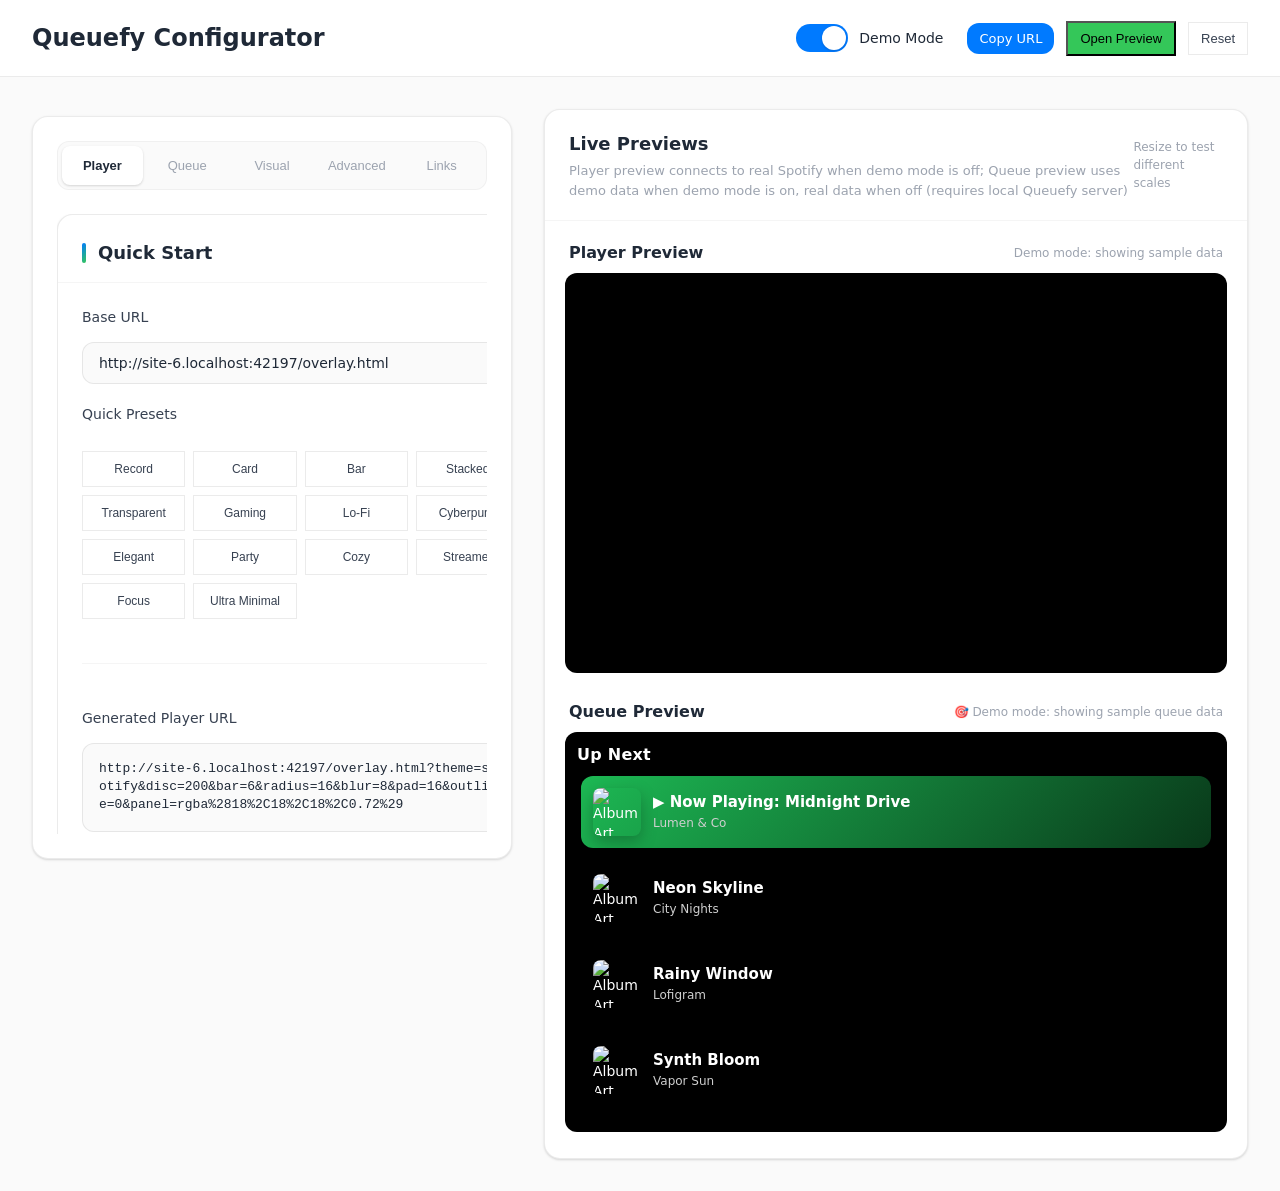
==== config.html @ 1213b0e3 "styling addons" ====
<!DOCTYPE html>
<html lang="en">
<head>
<meta charset="utf-8"/>
<meta name="viewport" content="width=device-width,initial-scale=1"/>
<title>SpotiStream Configurator</title>
<link rel="preconnect" href="https://fonts.googleapis.com">
<link rel="preconnect" href="https://fonts.gstatic.com" crossorigin>
<link href="https://fonts.googleapis.com/css2?family=Inter:wght@400;500;600;700;800&display=swap" rel="stylesheet">
<style>
  :root{ 
    --bg: #fafafa; 
    --bg-secondary: #ffffff; 
    --panel: #ffffff; 
    --panel-hover: #f8f9fa;
    --border: rgba(0,0,0,0.08); 
    --border-hover: rgba(0,0,0,0.12);
    --border-light: rgba(0,0,0,0.04);
    --muted: #6b7280; 
    --text: #1f2937; 
    --text-secondary: #374151;
    --text-light: #9ca3af;
    --accent: #007aff; 
    --accent-hover: #0056cc;
    --success: #34c759;
    --warning: #ff9500;
    --danger: #ff3b30;
    --radius: 12px; 
    --radius-sm: 8px;
    --radius-lg: 16px;
    --shadow: 0 1px 3px rgba(0,0,0,0.1), 0 1px 2px rgba(0,0,0,0.06);
    --shadow-md: 0 4px 6px -1px rgba(0,0,0,0.1), 0 2px 4px -1px rgba(0,0,0,0.06);
    --shadow-lg: 0 10px 15px -3px rgba(0,0,0,0.1), 0 4px 6px -2px rgba(0,0,0,0.05);
  }
  
  *{box-sizing:border-box} 
  html,body{height:100%; margin:0; padding:0}
  
  body{
    background: var(--bg);
    color: var(--text); 
    font: 400 15px/1.5 -apple-system, BlinkMacSystemFont, 'Segoe UI', system-ui, sans-serif; 
    -webkit-font-smoothing: antialiased; 
    -moz-osx-font-smoothing: grayscale;
    overflow-x: hidden;
  }
  
  .dashboard{
    min-height: 100vh;
    padding: 0;
  }
  
  .header{
    background: var(--bg-secondary);
    border-bottom: 1px solid var(--border);
    padding: 20px 32px;
    position: sticky;
    top: 0;
    z-index: 100;
    backdrop-filter: blur(20px);
  }
  
  .header-content{
    max-width: 1400px;
    margin: 0 auto;
    display: flex;
    align-items: center;
    justify-content: space-between;
  }
  
  .header-controls{
    display: flex;
    align-items: center;
    gap: 24px;
  }
  
  .demo-toggle{
    display: flex;
    align-items: center;
  }
  
  .toggle-label{
    display: flex;
    align-items: center;
    gap: 8px;
    cursor: pointer;
    font-weight: 500;
    color: var(--text);
    font-size: 14px;
  }
  
  .header h1{
    margin: 0;
    font-size: 24px;
    font-weight: 600;
    color: var(--text);
  }
  
  .header-actions{
    display: flex;
    gap: 12px;
    align-items: center;
  }
  
     .main{
     max-width: 1600px;
     margin: 0 auto;
     padding: 32px;
     display: grid;
     grid-template-columns: 480px 1fr;
     gap: 32px;
     min-height: calc(100vh - 84px);
   }
  
     .sidebar{
     background: var(--bg-secondary);
     border: 1px solid var(--border);
     border-radius: var(--radius-lg);
     padding: 24px;
     height: fit-content;
     position: sticky;
     top: 116px;
     box-shadow: var(--shadow);
   }
  
     .nav-tabs{
     display: grid;
     grid-template-columns: repeat(5, 1fr);
     gap: 4px;
     background: var(--bg);
     padding: 4px;
     border-radius: var(--radius);
     border: 1px solid var(--border-light);
     margin-bottom: 24px;
   }
  
  .nav-tab{
    appearance: none;
    border: none;
    background: transparent;
    padding: 12px 8px;
    border-radius: var(--radius-sm);
    font-size: 13px;
    font-weight: 500;
    color: var(--text-light);
    cursor: pointer;
    transition: all 0.15s ease;
    text-align: center;
  }
  
  .nav-tab.active{
    background: var(--bg-secondary);
    color: var(--text);
    box-shadow: var(--shadow);
    font-weight: 600;
  }
  
  .nav-tab:hover:not(.active){
    color: var(--text-secondary);
    background: var(--panel-hover);
  }
  
     .sidebar-content{
     overflow-y: auto;
     overflow-x: hidden;
     max-height: calc(100vh - 280px);
   }
  
  .sidebar-content::-webkit-scrollbar{width: 6px}
  .sidebar-content::-webkit-scrollbar-track{background: transparent}
  .sidebar-content::-webkit-scrollbar-thumb{background: var(--border-hover); border-radius: 3px}
  .sidebar-content::-webkit-scrollbar-thumb:hover{background: var(--muted)}
  
  .tab-panel{
    display: none;
    grid-auto-rows: min-content;
    gap: 24px;
  }
  
  .tab-panel.active{
    display: grid;
  }
  
  .card{
    background: var(--panel); 
    border: 1px solid var(--border); 
    border-radius: var(--radius-lg); 
    box-shadow: var(--shadow);
    transition: all 0.2s ease;
  }
  
  .card:hover{
    box-shadow: var(--shadow-md);
  }
  
  .card-header{
    padding: 24px 24px 0 24px;
    border-bottom: 1px solid var(--border-light);
    margin-bottom: 24px;
  }
  
  .card-title{
    margin: 0 0 16px 0;
    font-size: 18px;
    font-weight: 600;
    color: var(--text);
    display: flex;
    align-items: center;
    gap: 12px;
  }
  
  .card-title::before{
    content: '';
    width: 4px;
    height: 20px;
    background: linear-gradient(135deg, var(--accent), var(--success));
    border-radius: 2px;
  }
  
  .card-body{
    padding: 0 24px 24px 24px;
  }
  
  .form-section{
    display: grid;
    gap: 20px;
    margin-bottom: 32px;
  }
  
  .form-section:last-child{
    margin-bottom: 0;
  }
  
  .form-group{
    display: grid;
    gap: 8px;
  }
  
  .form-row{
    display: grid;
    grid-template-columns: 1fr 1fr;
    gap: 16px;
  }
  
  .form-label{
    font-size: 14px;
    font-weight: 500;
    color: var(--text-secondary);
    margin-bottom: 6px;
  }
  
  .form-input, .form-select{
    width: 100%;
    padding: 12px 16px;
    border-radius: var(--radius);
    background: var(--bg);
    color: var(--text);
    border: 1px solid var(--border);
    font-size: 14px;
    transition: all 0.15s ease;
    font-family: inherit;
  }
  
  .form-input:focus, .form-select:focus{
    outline: none;
    border-color: var(--accent);
    box-shadow: 0 0 0 3px rgba(0, 122, 255, 0.1);
    background: var(--bg-secondary);
  }
  
  .range-group{
    display: flex;
    align-items: center;
    gap: 12px;
  }
  
  .range-input{
    flex: 1;
    height: 6px;
    background: var(--bg);
    border-radius: 3px;
    outline: none;
    -webkit-appearance: none;
    border: 1px solid var(--border);
  }
  
  .range-input::-webkit-slider-thumb{
    -webkit-appearance: none;
    width: 20px;
    height: 20px;
    border-radius: 50%;
    background: var(--accent);
    cursor: pointer;
    box-shadow: var(--shadow);
    transition: all 0.15s ease;
    border: 2px solid var(--bg-secondary);
  }
  
  .range-input::-webkit-slider-thumb:hover{
    transform: scale(1.1);
    box-shadow: var(--shadow-md);
  }
  
  .range-value{
    background: var(--bg);
    padding: 6px 12px;
    border-radius: var(--radius);
    border: 1px solid var(--border);
    font-size: 12px;
    font-weight: 600;
    color: var(--accent);
    min-width: 60px;
    text-align: center;
  }
  
  .toggle-group{
    display: flex;
    align-items: center;
    justify-content: space-between;
    padding: 12px 0;
  }
  
  .toggle{
    appearance: none;
    width: 52px;
    height: 28px;
    background: var(--border);
    border-radius: 14px;
    position: relative;
    outline: none;
    cursor: pointer;
    transition: all 0.2s ease;
    border: none;
  }
  
  .toggle:checked{
    background: var(--accent);
  }
  
  .toggle::after{
    content: "";
    position: absolute;
    top: 2px;
    left: 2px;
    width: 24px;
    height: 24px;
    border-radius: 50%;
    background: var(--bg-secondary);
    transition: all 0.2s ease;
    box-shadow: var(--shadow);
  }
  
  .toggle:checked::after{
    left: 26px;
  }
  
  .color-picker{
    width: 48px;
    height: 48px;
    border: 2px solid var(--border);
    padding: 0;
    border-radius: var(--radius);
    background: var(--bg);
    cursor: pointer;
    transition: all 0.15s ease;
  }
  
  .color-picker:hover{
    border-color: var(--border-hover);
    transform: scale(1.05);
  }
  
  .muted{
    opacity: 0.5;
    pointer-events: none;
  }
  
  .btn{
    appearance: none;
    border: none;
    background: var(--accent);
    color: white;
    font-weight: 500;
    padding: 12px 20px;
    border-radius: var(--radius);
    cursor: pointer;
    font-size: 14px;
    transition: all 0.15s ease;
    display: inline-flex;
    align-items: center;
    gap: 8px;
    font-family: inherit;
  }
  
  .btn:hover{
    background: var(--accent-hover);
    transform: translateY(-1px);
    box-shadow: var(--shadow-md);
  }
  
  .btn-secondary{
    background: var(--success);
  }
  
  .btn-secondary:hover{
    background: #28a745;
  }
  
  .btn-outline{
    background: transparent;
    color: var(--text-secondary);
    border: 1px solid var(--border);
  }
  
  .btn-outline:hover{
    background: var(--bg);
    border-color: var(--border-hover);
    color: var(--text);
    transform: none;
  }
  
  .btn-sm{
    padding: 8px 12px;
    font-size: 13px;
  }
  
  .preset-grid{
    display: grid;
    grid-template-columns: repeat(auto-fit, minmax(100px, 1fr));
    gap: 8px;
    margin-top: 12px;
  }
  
  .preset-btn{
    padding: 10px 12px;
    font-size: 12px;
    font-weight: 500;
  }
  
  .url-display{
    font-family: 'SF Mono', ui-monospace, Menlo, Consolas, monospace;
    background: var(--bg);
    border: 1px solid var(--border);
    padding: 16px;
    border-radius: var(--radius);
    color: var(--text);
    overflow: auto;
    font-size: 13px;
    line-height: 1.4;
    word-break: break-all;
  }
  
     .preview-area{
     background: var(--bg-secondary);
     border: 1px solid var(--border);
     border-radius: var(--radius-lg);
     box-shadow: var(--shadow);
     display: flex;
     flex-direction: column;
     min-height: 600px;
   }
  
  .preview-header{
    display: flex;
    align-items: center;
    justify-content: space-between;
    padding: 20px 24px;
    border-bottom: 1px solid var(--border-light);
  }
  
  .preview-title{
    font-size: 18px;
    font-weight: 600;
    color: var(--text);
    margin: 0;
  }
  
  .preview-subtitle{
    font-size: 13px;
    color: var(--text-light);
    margin: 4px 0 0 0;
  }
  
     .preview-content{
     padding: 20px;
     display: flex;
     flex-direction: column;
     gap: 20px;
     flex: 1;
   }
  
     .preview-iframe{
     width: 100%;
     height: 400px;
     border: none;
     border-radius: var(--radius);
     background: #000;
     min-height: 400px;
   }
  
  .badge{
    font-size: 12px;
    color: var(--text-light);
    font-weight: 500;
  }
  
  .divider{
    height: 1px;
    background: var(--border-light);
    margin: 24px 0;
  }
  
     @media (max-width: 1200px){
     .main{
       grid-template-columns: 1fr;
       gap: 24px;
     }
     
     .sidebar{
       position: static;
     }
     
     .preview-area{
       min-height: 400px;
     }
     
     .preview-iframe{
       height: 300px;
     }
   }
</style>
</head>
<body>
  <div class="dashboard">
    <header class="header">
      <div class="header-content">
        <h1>Queuefy Configurator</h1>
        <div class="header-controls">
          <div class="demo-toggle">
            <label class="toggle-label">
              <input id="demo" type="checkbox" class="toggle" checked/>
              <span class="toggle-text">Demo Mode</span>
            </label>
          </div>
          <div class="header-actions">
            <button id="copy" class="btn btn-sm">Copy URL</button>
            <button id="open" class="btn-secondary btn-sm">Open Preview</button>
            <button id="reset" class="btn-outline btn-sm">Reset</button>
          </div>
        </div>
      </div>
    </header>
    
    <main class="main">
      <aside class="sidebar">
        <nav class="nav-tabs">
          <button class="nav-tab active" data-tab="player">Player</button>
          <button class="nav-tab" data-tab="queue">Queue</button>
          <button class="nav-tab" data-tab="visual">Visual</button>
          <button class="nav-tab" data-tab="advanced">Advanced</button>
          <button class="nav-tab" data-tab="links">Links</button>
        </nav>
        
        <div class="sidebar-content">
                     <div class="tab-panel active" id="player-tab">
             <div class="card">
               <div class="card-header">
                 <h2 class="card-title">Quick Start</h2>
               </div>
               <div class="card-body">
                 <div class="form-section">
                                       <div class="form-group">
                      <label class="form-label">Base URL</label>
                      <input id="base" class="form-input" type="url" placeholder="https://<user>.github.io/queuefy/overlay.html" value="https://kelvinph.github.io/queuefy/overlay.html"/>
                    </div>
                   
                   <div class="form-group">
                     <label class="form-label">Quick Presets</label>
                     <div class="preset-grid">
                       <button class="btn-outline btn-sm preset-btn" data-preset="record">Record</button>
                       <button class="btn-outline btn-sm preset-btn" data-preset="card">Card</button>
                       <button class="btn-outline btn-sm preset-btn" data-preset="bar">Bar</button>
                       <button class="btn-outline btn-sm preset-btn" data-preset="stacked">Stacked</button>
                       <button class="btn-outline btn-sm preset-btn" data-preset="transparent">Transparent</button>
                       <button class="btn-outline btn-sm preset-btn" data-preset="gaming">Gaming</button>
                       <button class="btn-outline btn-sm preset-btn" data-preset="lofi">Lo-Fi</button>
                       <button class="btn-outline btn-sm preset-btn" data-preset="cyberpunk">Cyberpunk</button>
                       <button class="btn-outline btn-sm preset-btn" data-preset="elegant">Elegant</button>
                       <button class="btn-outline btn-sm preset-btn" data-preset="party">Party</button>
                       <button class="btn-outline btn-sm preset-btn" data-preset="cozy">Cozy</button>
                       <button class="btn-outline btn-sm preset-btn" data-preset="streamer">Streamer</button>
                       <button class="btn-outline btn-sm preset-btn" data-preset="focus">Focus</button>
                       <button class="btn-outline btn-sm preset-btn" data-preset="ultraminimal">Ultra Minimal</button>
                     </div>
                   </div>
                   
                   <div class="divider"></div>
                   
                   <div class="form-group">
                     <label class="form-label">Generated Player URL</label>
                     <div id="url" class="url-display"></div>
                     <div class="badge">Copy this URL into OBS → Browser Source</div>
                   </div>
                 </div>
               </div>
             </div>

             <div class="card">
               <div class="card-header">
                 <h2 class="card-title">Layout & Style</h2>
               </div>
               <div class="card-body">
                 <div class="form-section">
                   <div class="form-row">
                     <div class="form-group">
                       <label class="form-label">Layout</label>
                       <select id="layout" class="form-select">
                         <option value="record">Record (Vinyl)</option>
                         <option value="card">Card (Cover)</option>
                         <option value="bar">Bar (Minimal)</option>
                         <option value="stacked">Stacked (Center)</option>
                         <option value="compact">Compact (Mini)</option>
                         <option value="wide">Wide (Cinematic)</option>
                         <option value="split">Split (Dual)</option>
                         <option value="floating">Floating (Overlay)</option>
                         <option value="corner">Corner (Tiny)</option>
                         <option value="ticker">Ticker (Scroll)</option>
                       </select>
                     </div>
                     <div class="form-group">
                       <label class="form-label">Media Position</label>
                       <select id="align" class="form-select">
                         <option value="left">Left</option>
                         <option value="right">Right</option>
                         <option value="center">Center</option>
                         <option value="top">Top</option>
                         <option value="bottom">Bottom</option>
                       </select>
                     </div>
                   </div>
                   
                   <div class="form-row">
                     <div class="form-group">
                       <label class="form-label">Theme</label>
                       <select id="theme" class="form-select">
                         <option value="spotify">Spotify</option>
                         <option value="obsdark">OBS Dark</option>
                         <option value="minimal">Minimal</option>
                         <option value="neon">Neon</option>
                         <option value="gaming">Gaming</option>
                         <option value="lofi">Lo-Fi</option>
                         <option value="retro">Retro Wave</option>
                         <option value="elegant">Elegant</option>
                         <option value="cyberpunk">Cyberpunk</option>
                         <option value="sunset">Sunset</option>
                         <option value="ocean">Ocean</option>
                         <option value="forest">Forest</option>
                         <option value="midnight">Midnight</option>
                         <option value="aurora">Aurora</option>
                         <option value="gradient">Gradient</option>
                         <option value="monochrome">Monochrome</option>
                         <option value="party">Party</option>
                         <option value="cozy">Cozy</option>
                         <option value="focus">Focus</option>
                       </select>
                     </div>
                     <div class="form-group">
                       <label class="form-label">Accent Style</label>
                       <select id="accentstyle" class="form-select">
                         <option value="solid">Solid</option>
                         <option value="glow">Glow</option>
                         <option value="gradient">Gradient</option>
                         <option value="pulse">Pulse</option>
                         <option value="rainbow">Rainbow</option>
                       </select>
                     </div>
                   </div>
                 </div>
               </div>
             </div>

             <div class="card">
               <div class="card-header">
                 <h2 class="card-title">Sizing & Positioning</h2>
               </div>
               <div class="card-body">
                 <div class="form-section">
                   <div class="form-row">
                     <div class="form-group">
                       <label class="form-label">Media Size</label>
                       <div class="range-group">
                         <input id="disc" class="range-input" type="range" min="120" max="360" step="2" value="200" oninput="discOut.textContent=this.value"/>
                         <div class="range-value"><span id="discOut">200</span>px</div>
                       </div>
                     </div>
                     <div class="form-group">
                       <label class="form-label">Progress Height</label>
                       <div class="range-group">
                         <input id="bar" class="range-input" type="range" min="0" max="16" step="1" value="6" oninput="barOut.textContent=this.value"/>
                         <div class="range-value"><span id="barOut">6</span>px</div>
                       </div>
                     </div>
                   </div>
                   
                   <div class="form-row">
                     <div class="form-group">
                       <label class="form-label">Progress Width</label>
                       <div class="range-group">
                         <input id="progressWidth" class="range-input" type="range" min="50" max="100" step="5" value="100" oninput="progWidthOut.textContent=this.value"/>
                         <div class="range-value"><span id="progWidthOut">100</span>%</div>
                       </div>
                     </div>
                     <div class="form-group">
                       <label class="form-label">Text Alignment</label>
                       <select id="textAlign" class="form-select">
                         <option value="auto">Auto (follows media)</option>
                         <option value="left">Left</option>
                         <option value="center">Center</option>
                         <option value="right">Right</option>
                       </select>
                     </div>
                   </div>
                   
                   <div class="form-row">
                     <div class="form-group">
                       <label class="form-label">Corner Radius</label>
                       <div class="range-group">
                         <input id="radius" class="range-input" type="range" min="0" max="24" step="1" value="16" oninput="radOut.textContent=this.value"/>
                         <div class="range-value"><span id="radOut">16</span>px</div>
                       </div>
                     </div>
                     <div class="form-group">
                       <label class="form-label">Blur</label>
                       <div class="range-group">
                         <input id="blur" class="range-input" type="range" min="0" max="16" step="1" value="8" oninput="blurOut.textContent=this.value"/>
                         <div class="range-value"><span id="blurOut">8</span>px</div>
                       </div>
                     </div>
                   </div>
                   
                   <div class="form-row">
                     <div class="form-group">
                       <label class="form-label">Safe Padding</label>
                       <div class="range-group">
                         <input id="pad" class="range-input" type="range" min="0" max="32" step="1" value="16" oninput="padOut.textContent=this.value"/>
                         <div class="range-value"><span id="padOut">16</span>px</div>
                       </div>
                     </div>
                     <div class="form-group">
                       <label class="form-label">Title Outline</label>
                       <div class="range-group">
                         <input id="outline" class="range-input" type="range" min="0" max="2" step="1" value="0" oninput="outlineOut.textContent=this.value"/>
                         <div class="range-value"><span id="outlineOut">0</span>px</div>
                       </div>
                     </div>
                   </div>
                 </div>
               </div>
             </div>

             <div class="card">
               <div class="card-header">
                 <h2 class="card-title">Behavior</h2>
               </div>
               <div class="card-body">
                 <div class="form-section">
                   <div class="toggle-group">
                     <label class="form-label">Compact spacing</label>
                     <input id="compact" type="checkbox" class="toggle"/>
                   </div>
                   <div class="toggle-group">
                     <label class="form-label">Spin while playing</label>
                     <input id="spin" type="checkbox" class="toggle" checked/>
                   </div>
                   <div class="toggle-group">
                     <label class="form-label">Keep label upright</label>
                     <input id="labelStatic" type="checkbox" class="toggle"/>
                   </div>
                   <div class="toggle-group">
                     <label class="form-label">Show tonearm (record)</label>
                     <input id="tonearm" type="checkbox" class="toggle" checked/>
                   </div>
                 </div>
               </div>
             </div>

             <div class="card">
               <div class="card-header">
                 <h2 class="card-title">Elements</h2>
               </div>
               <div class="card-body">
                 <div class="form-section">
                   <div class="toggle-group">
                     <label class="form-label">Status pill</label>
                     <input id="showStatus" type="checkbox" class="toggle" checked/>
                   </div>
                   <div class="toggle-group">
                     <label class="form-label">Progress bar</label>
                     <input id="showProgress" type="checkbox" class="toggle" checked/>
                   </div>
                   <div class="toggle-group">
                     <label class="form-label">Time (elapsed/total)</label>
                     <input id="showTime" type="checkbox" class="toggle" checked/>
                   </div>
                   <div class="toggle-group">
                     <label class="form-label">Title</label>
                     <input id="showTitle" type="checkbox" class="toggle" checked/>
                   </div>
                   <div class="toggle-group">
                     <label class="form-label">Artist</label>
                     <input id="showArtist" type="checkbox" class="toggle" checked/>
                   </div>
                   <div class="toggle-group">
                     <label class="form-label">Show Next (stacked)</label>
                     <input id="showNext" type="checkbox" class="toggle"/>
                   </div>
                 </div>
               </div>
             </div>

             <div class="card">
               <div class="card-header">
                 <h2 class="card-title">Text & Motion</h2>
               </div>
               <div class="card-body">
                 <div class="form-section">
                   <div class="toggle-group">
                     <label class="form-label">Scroll long text</label>
                     <input id="scroll" type="checkbox" class="toggle" checked/>
                   </div>
                   <div class="toggle-group">
                     <label class="form-label">Auto-accent from album art</label>
                     <input id="autoAccent" type="checkbox" class="toggle"/>
                   </div>
                   <div class="form-group">
                     <label class="form-label">Marquee Speed</label>
                     <div class="range-group">
                       <input id="marq" class="range-input" type="range" min="8" max="30" step="1" value="18" oninput="marqOut.textContent=this.value"/>
                       <div class="range-value"><span id="marqOut">18</span>s</div>
                     </div>
                   </div>
                 </div>
               </div>
             </div>
           </div>

                       <!-- Queue Tab Panel -->
            <div class="tab-panel" id="queue-tab">
              <div class="card">
                <div class="card-header">
                  <h2 class="card-title">Queue Behavior</h2>
                </div>
                <div class="card-body">
                                     <div style="margin-bottom: 20px; padding: 12px; background: rgba(52,199,89,0.1); border-radius: 8px; font-size: 13px; color: var(--text-secondary);">
                     <strong>🎯 What is this?</strong> This creates a queue overlay that shows upcoming tracks. 
                     The generated URL will automatically connect to your local Queuefy server for real-time updates.
                   </div>
                 <div class="form-section">
                   <div class="form-row">
                     <div class="form-group">
                       <label class="form-label">Queue Max (items)</label>
                       <input id="queueMax" class="form-input" type="number" min="0" max="20" value="5">
                     </div>
                     <div class="form-group">
                       <label class="form-label">Show Artists</label>
                       <select id="showArtists" class="form-select">
                         <option value="true">Yes</option>
                         <option value="false">No</option>
                       </select>
                     </div>
                   </div>
                                       <div class="form-row">
                      <div class="form-group">
                        <label class="form-label">WebSocket URL</label>
                        <input id="ws" class="form-input" placeholder="ws://localhost:5173" value="ws://localhost:5173">
                        <div style="font-size: 12px; color: var(--text-light); margin-top: 4px;">
                          Default: <code>ws://localhost:5173</code> - connects to your local Queuefy server
                        </div>
                      </div>
                      <div class="form-group">
                        <label class="form-label">Poll Interval (ms)</label>
                        <input id="pollMs" class="form-input" type="number" min="3000" value="15000">
                        <div style="font-size: 12px; color: var(--text-light); margin-top: 4px;">
                          HTTP fallback interval if WebSocket fails
                        </div>
                      </div>
                    </div>
                 </div>
               </div>
             </div>

             <div class="card">
               <div class="card-header">
                 <h2 class="card-title">Queue Styling</h2>
               </div>
               <div class="card-body">
                 <div class="form-section">
                                       <div class="form-row">
                      <div class="form-group">
                        <label class="form-label">Theme</label>
                        <select id="queueTheme" class="form-select">
                          <option value="">(default)</option>
                          <option value="minimal">Minimal</option>
                          <option value="obsdark">OBS Dark</option>
                          <option value="elegant">Elegant</option>
                          <option value="spotify">Spotify</option>
                          <option value="neon">Neon</option>
                          <option value="gaming">Gaming</option>
                          <option value="lofi">Lo-Fi</option>
                          <option value="retro">Retro Wave</option>
                          <option value="cyberpunk">Cyberpunk</option>
                          <option value="sunset">Sunset</option>
                          <option value="ocean">Ocean</option>
                          <option value="forest">Forest</option>
                          <option value="midnight">Midnight</option>
                          <option value="aurora">Aurora</option>
                          <option value="gradient">Gradient</option>
                          <option value="monochrome">Monochrome</option>
                          <option value="party">Party</option>
                          <option value="cozy">Cozy</option>
                          <option value="focus">Focus</option>
                          <option value="glass">Glass Morphism</option>
                          <option value="matrix">Matrix</option>
                          <option value="synthwave">Synthwave</option>
                          <option value="vaporwave">Vaporwave</option>
                          <option value="steampunk">Steampunk</option>
                          <option value="holographic">Holographic</option>
                        </select>
                      </div>
                      <div class="form-group">
                        <label class="form-label">Card Radius</label>
                        <div class="range-group">
                          <input id="queueRadius" class="range-input" type="range" min="0" max="24" step="1" value="12" oninput="queueRadiusOut.textContent=this.value"/>
                          <div class="range-value"><span id="queueRadiusOut">12</span>px</div>
                        </div>
                      </div>
                    </div>
                                       <div class="form-row">
                      <div class="form-group">
                        <label class="form-label">Card Shadow</label>
                        <select id="queueShadow" class="form-select">
                          <option value="1">On</option>
                          <option value="0">Off</option>
                        </select>
                      </div>
                      <div class="form-group">
                        <label class="form-label">Item Gap</label>
                        <div class="range-group">
                          <input id="queueGap" class="range-input" type="range" min="2" max="16" step="1" value="6" oninput="queueGapOut.textContent=this.value"/>
                          <div class="range-value"><span id="queueGapOut">6</span>px</div>
                        </div>
                      </div>
                    </div>
                    
                    <div class="form-row">
                      <div class="form-group">
                        <label class="form-label">Card Border</label>
                        <div class="range-group">
                          <input id="queueBorder" class="range-input" type="range" min="0" max="4" step="1" value="0" oninput="queueBorderOut.textContent=this.value"/>
                          <div class="range-value"><span id="queueBorderOut">0</span>px</div>
                        </div>
                      </div>
                      <div class="form-group">
                        <label class="form-label">Card Opacity</label>
                        <div class="range-group">
                          <input id="queueOpacity" class="range-input" type="range" min="20" max="100" step="5" value="100" oninput="queueOpacityOut.textContent=this.value"/>
                          <div class="range-value"><span id="queueOpacityOut">100</span>%</div>
                        </div>
                      </div>
                    </div>
                    
                    <div class="form-row">
                      <div class="form-group">
                        <label class="form-label">Blur Effect</label>
                        <div class="range-group">
                          <input id="queueBlur" class="range-input" type="range" min="0" max="20" step="1" value="0" oninput="queueBlurOut.textContent=this.value"/>
                          <div class="range-value"><span id="queueBlurOut">0</span>px</div>
                        </div>
                      </div>
                      <div class="form-group">
                        <label class="form-label">Glow Intensity</label>
                        <div class="range-group">
                          <input id="queueGlow" class="range-input" type="range" min="0" max="20" step="1" value="0" oninput="queueGlowOut.textContent=this.value"/>
                          <div class="range-value"><span id="queueGlowOut">0</span>px</div>
                        </div>
                      </div>
                    </div>
                                       <div class="form-row">
                      <div class="form-group">
                        <label class="form-label">Card Background</label>
                        <input id="queueCard" type="color" class="color-picker" value="#000000" data-alpha="0.35">
                      </div>
                      <div class="form-group">
                        <label class="form-label">Text Color</label>
                        <input id="queueText" type="color" class="color-picker" value="#ffffff">
                      </div>
                    </div>
                    <div class="form-row">
                      <div class="form-group">
                        <label class="form-label">Muted Color</label>
                        <input id="queueMuted" type="color" class="color-picker" value="#cfcfcf">
                      </div>
                      <div class="form-group">
                        <label class="form-label">Accent Color</label>
                        <input id="queueAccent" type="color" class="color-picker" value="#1db954">
                      </div>
                    </div>
                    <div class="form-row">
                      <div class="form-group">
                        <label class="form-label">Border Color</label>
                        <input id="queueBorderColor" type="color" class="color-picker" value="#ffffff">
                      </div>
                      <div class="form-group">
                        <label class="form-label">Glow Color</label>
                        <input id="queueGlowColor" type="color" class="color-picker" value="#00ff00">
                      </div>
                    </div>
                    <div class="form-row">
                      <div class="form-group">
                        <label class="form-label">Text Alignment</label>
                        <select id="queueAlign" class="form-select">
                          <option value="left">Left</option>
                          <option value="center">Center</option>
                          <option value="right">Right</option>
                        </select>
                      </div>
                      <div class="form-group">
                        <label class="form-label">Layout Style</label>
                        <select id="queueLayout" class="form-select">
                          <option value="list">List</option>
                          <option value="grid">Grid</option>
                          <option value="cards">Cards</option>
                          <option value="compact">Compact</option>
                          <option value="minimal">Minimal</option>
                        </select>
                      </div>
                    </div>
                                       <div class="form-row">
                      <div class="form-group">
                        <label class="form-label">Title Size</label>
                        <div class="range-group">
                          <input id="queueTitleSize" class="range-input" type="range" min="12" max="24" step="1" value="15" oninput="queueTitleSizeOut.textContent=this.value"/>
                          <div class="range-value"><span id="queueTitleSizeOut">15</span>px</div>
                        </div>
                      </div>
                      <div class="form-group">
                        <label class="form-label">Artist Size</label>
                        <div class="range-group">
                          <input id="queueArtistSize" class="range-input" type="range" min="10" max="18" step="1" value="12" oninput="queueArtistSizeOut.textContent=this.value"/>
                          <div class="range-value"><span id="queueArtistSizeOut">12</span>px</div>
                        </div>
                      </div>
                    </div>
                    
                    <div class="form-row">
                      <div class="form-group">
                        <label class="form-label">Line Height</label>
                        <div class="range-group">
                          <input id="queueLineHeight" class="range-input" type="range" min="1" max="2" step="0.1" value="1.4" oninput="queueLineHeightOut.textContent=this.value"/>
                          <div class="range-value"><span id="queueLineHeightOut">1.4</span></div>
                        </div>
                      </div>
                      <div class="form-group">
                        <label class="form-label">Letter Spacing</label>
                        <div class="range-group">
                          <input id="queueLetterSpacing" class="range-input" type="range" min="0" max="2" step="0.1" value="0" oninput="queueLetterSpacingOut.textContent=this.value"/>
                          <div class="range-value"><span id="queueLetterSpacingOut">0</span>px</div>
                        </div>
                      </div>
                    </div>
                    
                    <div class="form-row">
                      <div class="form-group">
                        <label class="form-label">Padding</label>
                        <div class="range-group">
                          <input id="queuePadding" class="range-input" type="range" min="4" max="24" step="2" value="12" oninput="queuePaddingOut.textContent=this.value"/>
                          <div class="range-value"><span id="queuePaddingOut">12</span>px</div>
                        </div>
                      </div>
                      <div class="form-group">
                        <label class="form-label">Margin</label>
                        <div class="range-group">
                          <input id="queueMargin" class="range-input" type="range" min="0" max="16" step="1" value="4" oninput="queueMarginOut.textContent=this.value"/>
                          <div class="range-value"><span id="queueMarginOut">4</span>px</div>
                        </div>
                      </div>
                    </div>
                                       <div class="form-row">
                      <div class="form-group">
                        <label class="form-label">Font</label>
                        <select id="queueFont" class="form-select">
                          <option value="">(default)</option>
                          <option value="inter">Inter</option>
                          <option value="rubik">Rubik</option>
                          <option value="montserrat">Montserrat</option>
                          <option value="poppins">Poppins</option>
                          <option value="firasans">Fira Sans</option>
                          <option value="roboto">Roboto</option>
                          <option value="opensans">Open Sans</option>
                          <option value="lato">Lato</option>
                          <option value="nunito">Nunito</option>
                          <option value="quicksand">Quicksand</option>
                          <option value="raleway">Raleway</option>
                          <option value="source">Source Sans Pro</option>
                          <option value="ubuntu">Ubuntu</option>
                          <option value="oxygen">Oxygen</option>
                          <option value="cabin">Cabin</option>
                          <option value="josefin">Josefin Sans</option>
                          <option value="dancing">Dancing Script</option>
                          <option value="pacifico">Pacifico</option>
                          <option value="mono">Monospace</option>
                        </select>
                      </div>
                      <div class="form-group">
                        <label class="form-label">Font Weight</label>
                        <select id="queueFontWeight" class="form-select">
                          <option value="400">Normal (400)</option>
                          <option value="300">Light (300)</option>
                          <option value="500">Medium (500)</option>
                          <option value="600">Semi Bold (600)</option>
                          <option value="700">Bold (700)</option>
                          <option value="800">Extra Bold (800)</option>
                          <option value="900">Black (900)</option>
                        </select>
                      </div>
                    </div>
                    
                    <div class="form-row">
                      <div class="form-group">
                        <label class="form-label">Text Transform</label>
                        <select id="queueTextTransform" class="form-select">
                          <option value="none">None</option>
                          <option value="uppercase">Uppercase</option>
                          <option value="lowercase">Lowercase</option>
                          <option value="capitalize">Capitalize</option>
                        </select>
                      </div>
                      <div class="form-group">
                        <label class="form-label">Text Shadow</label>
                        <select id="queueTextShadow" class="form-select">
                          <option value="0">Off</option>
                          <option value="1">On</option>
                        </select>
                      </div>
                    </div>
                    
                    <div class="form-row">
                      <div class="form-group">
                        <label class="form-label">Animation Speed</label>
                        <div class="range-group">
                          <input id="queueAnimSpeed" class="range-input" type="range" min="0.5" max="3" step="0.1" value="1" oninput="queueAnimSpeedOut.textContent=this.value"/>
                          <div class="range-value"><span id="queueAnimSpeedOut">1</span>x</div>
                        </div>
                      </div>
                      <div class="form-group">
                        <label class="form-label">Hover Effect</label>
                        <select id="queueHoverEffect" class="form-select">
                          <option value="none">None</option>
                          <option value="scale">Scale</option>
                          <option value="glow">Glow</option>
                          <option value="slide">Slide</option>
                          <option value="fade">Fade</option>
                          <option value="bounce">Bounce</option>
                        </select>
                      </div>
                    </div>
                 </div>
               </div>
             </div>

             <div class="card">
               <div class="card-header">
                 <h2 class="card-title">Queue URL</h2>
               </div>
               <div class="card-body">
                 <div class="form-section">
                   <div class="form-group">
                     <label class="form-label">Generated Queue URL</label>
                     <div id="queueUrl" class="url-display"></div>
                     <div style="display: flex; gap: 8px; margin-top: 8px;">
                       <button id="copyQueueUrl" class="btn btn-sm" style="flex-shrink: 0;">📋 Copy Queue URL</button>
                       <div class="badge" style="flex: 1; display: flex; align-items: center;">Paste this URL into OBS → Browser Source</div>
                     </div>
                     <div style="margin-top: 8px; padding: 12px; background: rgba(0,122,255,0.1); border-radius: 8px; font-size: 13px; color: var(--text-secondary);">
                       <strong>💡 Tip:</strong> This URL will automatically connect to your local Queuefy server at <code>ws://localhost:5173</code>. 
                       Make sure your Queuefy app is running on the streaming PC for live queue updates.
                     </div>
                   </div>
                 </div>
               </div>
             </div>
           </div>

          <div class="tab-panel" id="visual-tab">
            <div class="card">
              <div class="card-header">
                <h2 class="card-title">Visual Effects</h2>
              </div>
              <div class="card-body">
                <div class="form-section">
                  <div class="toggle-group">
                    <label class="form-label">Particle Effects</label>
                    <input id="particles" type="checkbox" class="toggle"/>
                  </div>
                  <div class="toggle-group">
                    <label class="form-label">Color Breathing</label>
                    <input id="colorBreathing" type="checkbox" class="toggle"/>
                  </div>
                  <div class="toggle-group">
                    <label class="form-label">Waveform Visualizer</label>
                    <input id="waveform" type="checkbox" class="toggle"/>
                  </div>
                  <div class="toggle-group">
                    <label class="form-label">Album Blur Background</label>
                    <input id="albumBlur" type="checkbox" class="toggle"/>
                  </div>
                </div>
              </div>
            </div>

            <div class="card">
              <div class="card-header">
                <h2 class="card-title">Animations</h2>
              </div>
              <div class="card-body">
                <div class="form-section">
                  <div class="form-row">
                    <div class="form-group">
                      <label class="form-label">Track Change Effect</label>
                      <select id="transitionEffect" class="form-select">
                        <option value="none">None</option>
                        <option value="slide">Slide</option>
                        <option value="fade">Fade</option>
                        <option value="bounce">Bounce</option>
                        <option value="zoom">Zoom</option>
                        <option value="flip">Flip</option>
                      </select>
                    </div>
                    <div class="form-group">
                      <label class="form-label">Animation Speed</label>
                      <div class="range-group">
                        <input id="animSpeed" class="range-input" type="range" min="0.5" max="2" step="0.1" value="1" oninput="animSpeedOut.textContent=this.value"/>
                        <div class="range-value"><span id="animSpeedOut">1</span>x</div>
                      </div>
          </div>
        </div>
          </div>
          </div>
        </div>
          </div>

          <div class="tab-panel" id="links-tab">
            <div class="card">
              <div class="card-header">
                <h2 class="card-title">OBS URLs</h2>
              </div>
              <div class="card-body">
                <div class="form-section">
                  <div class="form-group">
                    <label class="form-label">Player URL</label>
                    <div id="playerUrl" class="url-display"></div>
                    <div class="badge">Add this URL to OBS → Browser Source</div>
                  </div>
                  <div class="form-group">
                    <label class="form-label">Queue URL</label>
                    <div id="queueUrlLinks" class="url-display"></div>
                    <div class="badge">📋 Copy this URL and add as a second Browser Source in OBS</div>
                  </div>
                </div>
              </div>
            </div>

            <div class="card">
              <div class="card-header">
                <h2 class="card-title">How to Use</h2>
              </div>
              <div class="card-body">
                <div class="form-section">
                  <div class="form-group">
                    <ol style="margin: 0; padding-left: 20px; line-height: 1.6;">
                      <li>Install/Run Queuefy app on the streaming PC</li>
                      <li>Add Player URL to OBS (Browser Source)</li>
                      <li>Add Queue URL to OBS (Browser Source)</li>
                      <li>Use chat commands (!sr, !queue, !song, !skip) to test</li>
                    </ol>
                    <div style="margin-top: 16px; padding: 12px; background: rgba(255,149,0,0.1); border-radius: 8px; font-size: 13px; color: var(--text-secondary);">
                      <strong>🔗 Quick Copy:</strong> Use the "Copy Queue URL" button above to quickly copy the queue URL for OBS.
                    </div>
                  </div>
                </div>
              </div>
            </div>
          </div>

          <div class="tab-panel" id="advanced-tab">
            <div class="card">
              <div class="card-header">
                <h2 class="card-title">Typography</h2>
              </div>
              <div class="card-body">
                <div class="form-section">
                  <div class="form-row">
                    <div class="form-group">
                      <label class="form-label">Font</label>
                      <select id="font" class="form-select">
                        <option value="">(default)</option>
                        <option value="inter">Inter</option>
                        <option value="rubik">Rubik</option>
                        <option value="montserrat">Montserrat</option>
                        <option value="poppins">Poppins</option>
                        <option value="firasans">Fira Sans</option>
                      </select>
                    </div>
                    <div class="form-group">
                      <label class="form-label">Text Shadow</label>
                      <select id="shadow" class="form-select">
                        <option value="1">On</option>
                        <option value="0">Off</option>
                      </select>
                    </div>
        </div>
          </div>
        </div>
      </div>

            <div class="card">
              <div class="card-header">
                <h2 class="card-title">Colors & Custom</h2>
              </div>
              <div class="card-body">
                <div class="form-section">
                  <div class="form-row">
                    <div class="form-group">
                      <label class="form-label">Color Mode</label>
                      <select id="colorMode" class="form-select">
              <option value="theme">Theme</option>
              <option value="custom">Custom</option>
            </select>
          </div>
                  </div>
                  <div id="colorsBlock" class="form-section">
                    <div class="form-row">
                      <div class="form-group">
                        <label class="form-label">Accent Color</label>
                        <input id="accent" type="color" class="color-picker" value="#1db954"/>
                      </div>
                      <div class="form-group">
                        <label class="form-label">Text Color</label>
                        <input id="text" type="color" class="color-picker" value="#eaeaea"/>
          </div>
        </div>
                    <div class="form-row">
                      <div class="form-group">
                        <label class="form-label">Muted Color</label>
                        <input id="muted" type="color" class="color-picker" value="#b6bcc4"/>
                      </div>
          </div>
            </div>
          </div>
        </div>
      </div>

            <div class="card">
              <div class="card-header">
                <h2 class="card-title">Background</h2>
              </div>
              <div class="card-body">
                <div class="form-section">
                  <div class="toggle-group">
                    <label class="form-label">Transparent panel</label>
                    <input id="transparent" type="checkbox" class="toggle"/>
                  </div>
                  <div class="form-group">
                    <label class="form-label">Panel Opacity</label>
                    <div class="range-group">
                      <input id="panelAlpha" class="range-input" type="range" min="0" max="100" step="1" value="72" oninput="paOut.textContent=this.value"/>
                      <div class="range-value"><span id="paOut">72</span>%</div>
                    </div>
                  </div>
                  <div class="form-group">
                    <label class="form-label">Panel Color</label>
                    <input id="panelColor" type="color" class="color-picker" value="#121212"/>
          </div>
          </div>
        </div>
      </div>

                        <div class="card">
              <div class="card-header">
                <h2 class="card-title">Quick Actions</h2>
              </div>
              <div class="card-body">
                <div class="form-section">
                  <button id="transparentPreset" class="btn-outline">1-click Transparent</button>
                </div>
              </div>
        </div>
      </div>
    </div>
      </aside>
      
      <section class="preview-area">
        <div class="preview-header">
          <div>
            <h2 class="preview-title">Live Previews</h2>
                         <p class="preview-subtitle">Player preview connects to real Spotify when demo mode is off; Queue preview uses demo data when demo mode is on, real data when off (requires local Queuefy server)</p>
          </div>
          <div class="badge">Resize to test different scales</div>
        </div>
                 <div class="preview-content">
           <!-- Player preview -->
           <div style="flex:1;">
             <div style="display:flex;align-items:center;justify-content:space-between;padding:0 4px;margin-bottom:8px;">
               <div class="preview-title" style="font-size:16px;margin:0;">Player Preview</div>
               <div class="badge" id="demoStatus">Turn off demo mode to connect to Spotify</div>
             </div>
             <iframe id="preview" class="preview-iframe" src="" allow="clipboard-read; clipboard-write" loading="lazy"></iframe>
           </div>
           
           <!-- Queue preview -->
           <div style="flex:1;">
             <div style="display:flex;align-items:center;justify-content:space-between;padding:0 4px;margin-bottom:8px;">
               <div class="preview-title" style="font-size:16px;margin:0;">Queue Preview</div>
                               <div class="badge" id="queuePreviewStatus">🎯 Live preview with demo data - shows exactly how it will look in OBS</div>
             </div>
             <iframe id="queuePreview" class="preview-iframe" src="" allow="clipboard-read; clipboard-write" loading="lazy"></iframe>
           </div>
         </div>
      </section>
    </main>
  </div>

<script>
  const $ = id => document.getElementById(id);
  const els = {
    // Player elements
    base:$('base'), layout:$('layout'), align:$('align'), theme:$('theme'), accentstyle:$('accentstyle'),
    disc:$('disc'), bar:$('bar'), progressWidth:$('progressWidth'), textAlign:$('textAlign'),
    radius:$('radius'), blur:$('blur'), pad:$('pad'), outline:$('outline'),
    compact:$('compact'), spin:$('spin'), labelStatic:$('labelStatic'), tonearm:$('tonearm'),
    showStatus:$('showStatus'), showProgress:$('showProgress'), showTime:$('showTime'), 
    showTitle:$('showTitle'), showArtist:$('showArtist'), showNext:$('showNext'),
    scroll:$('scroll'), autoAccent:$('autoAccent'), marq:$('marq'),
    particles:$('particles'), colorBreathing:$('colorBreathing'), waveform:$('waveform'), 
    albumBlur:$('albumBlur'), transitionEffect:$('transitionEffect'), animSpeed:$('animSpeed'),
    font:$('font'), shadow:$('shadow'), colorMode:$('colorMode'), accent:$('accent'), text:$('text'), muted:$('muted'),
    transparent:$('transparent'), panelAlpha:$('panelAlpha'), panelColor:$('panelColor'),
    
         // Queue elements
     queueMax:$('queueMax'), showArtists:$('showArtists'), ws:$('ws'), pollMs:$('pollMs'),
     queueTheme:$('queueTheme'), queueRadius:$('queueRadius'), queueShadow:$('queueShadow'), queueGap:$('queueGap'),
     queueBorder:$('queueBorder'), queueOpacity:$('queueOpacity'), queueBlur:$('queueBlur'), queueGlow:$('queueGlow'),
     queueCard:$('queueCard'), queueText:$('queueText'), queueMuted:$('queueMuted'), queueAccent:$('queueAccent'),
     queueBorderColor:$('queueBorderColor'), queueGlowColor:$('queueGlowColor'), queueAlign:$('queueAlign'), queueLayout:$('queueLayout'),
     queueTitleSize:$('queueTitleSize'), queueArtistSize:$('queueArtistSize'), queueLineHeight:$('queueLineHeight'), queueLetterSpacing:$('queueLetterSpacing'),
     queuePadding:$('queuePadding'), queueMargin:$('queueMargin'), queueFont:$('queueFont'), queueFontWeight:$('queueFontWeight'),
     queueTextTransform:$('queueTextTransform'), queueTextShadow:$('queueTextShadow'), queueAnimSpeed:$('queueAnimSpeed'), queueHoverEffect:$('queueHoverEffect'),
    
    // UI elements
    demo:$('demo'), transparentPreset:$('transparentPreset'),
    url:$('url'), copy:$('copy'), open:$('open'), reset:$('reset'), preview:$('preview'),
    colorsBlock:$('colorsBlock'), queuePreview:$('queuePreview'), queueUrl:$('queueUrl'),
    playerUrl:$('playerUrl'), queueUrlLinks:$('queueUrlLinks'), copyQueueUrl:$('copyQueueUrl')
  };

  // Presets
  document.querySelectorAll('[data-preset]').forEach(btn=>{
    btn.addEventListener('click', ()=>{
      const p = btn.dataset.preset;
      if(p==='record'){ setState({layout:'record',align:'left',theme:'spotify',accentstyle:'solid',disc:200,progressWidth:100,textAlign:'auto',compact:0,spin:1,labelStatic:0,tonearm:1,showStatus:1,showProgress:1,showTime:1,showTitle:1,showArtist:1,showNext:0,particles:0,colorBreathing:0,waveform:0,albumBlur:0,transitionEffect:'none',animSpeed:1}); }
      if(p==='card'){ setState({layout:'card',align:'left',theme:'obsdark',accentstyle:'solid',disc:220,progressWidth:100,textAlign:'auto',compact:0,spin:1,labelStatic:0,tonearm:0,showStatus:1,showProgress:1,showTime:1,showTitle:1,showArtist:1,showNext:0,particles:0,colorBreathing:0,waveform:0,albumBlur:0,transitionEffect:'none',animSpeed:1}); }
      if(p==='bar'){ setState({layout:'bar',align:'left',theme:'minimal',accentstyle:'solid',disc:0,progressWidth:100,textAlign:'left',compact:1,spin:0,labelStatic:0,tonearm:0,showStatus:0,showProgress:1,showTime:1,showTitle:1,showArtist:1,showNext:0,particles:0,colorBreathing:0,waveform:0,albumBlur:0,transitionEffect:'none',animSpeed:1}); }
      if(p==='stacked'){ setState({layout:'stacked',align:'center',theme:'elegant',accentstyle:'solid',disc:180,progressWidth:100,textAlign:'center',compact:0,spin:1,labelStatic:0,tonearm:1,showStatus:1,showProgress:1,showTime:1,showTitle:1,showArtist:1,showNext:0,particles:0,colorBreathing:0,waveform:0,albumBlur:0,transitionEffect:'none',animSpeed:1}); }
      if(p==='transparent'){ setState({layout:'card',align:'left',theme:'minimal',accentstyle:'solid',disc:200,progressWidth:100,textAlign:'auto',compact:0,spin:1,labelStatic:0,tonearm:0,showStatus:1,showProgress:1,showTime:1,showTitle:1,showArtist:1,showNext:0,particles:0,colorBreathing:0,waveform:0,albumBlur:0,transitionEffect:'none',animSpeed:1,transparent:1}); }
      if(p==='gaming'){ setState({layout:'compact',align:'right',theme:'gaming',accentstyle:'glow',disc:200,progressWidth:100,textAlign:'auto',compact:0,spin:1,labelStatic:0,tonearm:0,showStatus:0,showProgress:1,showTime:1,showTitle:1,showArtist:1,showNext:0,particles:1,colorBreathing:1,waveform:0,albumBlur:0,transitionEffect:'slide',animSpeed:1.2}); }
      if(p==='lofi'){ setState({layout:'wide',align:'center',theme:'lofi',accentstyle:'solid',disc:160,progressWidth:80,textAlign:'center',compact:0,spin:1,labelStatic:0,tonearm:0,showStatus:1,showProgress:1,showTime:1,showTitle:1,showArtist:1,showNext:0,particles:0,colorBreathing:1,waveform:0,albumBlur:1,transitionEffect:'fade',animSpeed:0.8}); }
      if(p==='cyberpunk'){ setState({layout:'floating',align:'right',theme:'cyberpunk',accentstyle:'gradient',disc:140,progressWidth:100,textAlign:'left',compact:0,spin:1,labelStatic:0,tonearm:0,showStatus:1,showProgress:1,showTime:1,showTitle:1,showArtist:1,showNext:0,particles:1,colorBreathing:1,waveform:1,albumBlur:0,transitionEffect:'slide',animSpeed:1.5}); }
      if(p==='elegant'){ setState({layout:'split',align:'center',theme:'elegant',accentstyle:'solid',disc:200,progressWidth:90,textAlign:'center',compact:0,spin:1,labelStatic:0,tonearm:0,showStatus:1,showProgress:1,showTime:1,showTitle:1,showArtist:1,showNext:0,particles:0,colorBreathing:0,waveform:0,albumBlur:1,transitionEffect:'fade',animSpeed:1}); }
      if(p==='party'){ setState({layout:'ticker',align:'left',theme:'party',accentstyle:'glow',disc:60,progressWidth:100,textAlign:'left',compact:0,spin:1,labelStatic:0,tonearm:0,showStatus:0,showProgress:0,showTime:0,showTitle:1,showArtist:1,showNext:0,particles:1,colorBreathing:1,waveform:1,albumBlur:0,transitionEffect:'bounce',animSpeed:2}); }
      if(p==='cozy'){ setState({layout:'corner',align:'right',theme:'cozy',accentstyle:'solid',disc:60,progressWidth:100,textAlign:'right',compact:1,spin:1,labelStatic:0,tonearm:0,showStatus:0,showProgress:0,showTime:0,showTitle:1,showArtist:1,showNext:0,particles:0,colorBreathing:1,waveform:0,albumBlur:1,transitionEffect:'fade',animSpeed:0.7}); }
      if(p==='streamer'){ setState({layout:'floating',align:'right',theme:'neon',accentstyle:'glow',disc:120,progressWidth:100,textAlign:'left',compact:0,spin:1,labelStatic:0,tonearm:0,showStatus:1,showProgress:1,showTime:1,showTitle:1,showArtist:1,showNext:0,particles:0,colorBreathing:0,waveform:0,albumBlur:0,transitionEffect:'none',animSpeed:1}); }
      if(p==='focus'){ setState({layout:'compact',align:'left',theme:'focus',accentstyle:'solid',disc:80,progressWidth:100,textAlign:'left',compact:1,spin:0,labelStatic:0,tonearm:0,showStatus:0,showProgress:1,showTime:1,showTitle:1,showArtist:1,showNext:0,particles:0,colorBreathing:0,waveform:0,albumBlur:0,transitionEffect:'none',animSpeed:1}); }
      if(p==='ultraminimal'){ setState({layout:'bar',align:'left',theme:'monochrome',accentstyle:'solid',disc:0,progressWidth:60,textAlign:'left',compact:1,spin:0,labelStatic:0,tonearm:0,showStatus:0,showProgress:0,showTime:0,showTitle:1,showArtist:0,showNext:0,particles:0,colorBreathing:0,waveform:0,albumBlur:0,transitionEffect:'none',animSpeed:1}); }
      render();
    });
  });

  function setState(s){
    for(const k in s){
      if(els[k] && 'value' in els[k]) els[k].value = s[k];
      if(els[k] && 'checked' in els[k]) els[k].checked = !!s[k];
    }
    render();
  }

  function getState(){
    return {
      // Player state
      base:els.base.value.trim(),
      layout:els.layout.value, align:els.align.value, theme:els.theme.value, accentstyle:els.accentstyle.value,
      disc:els.disc.value, bar:els.bar.value, progressWidth:els.progressWidth.value, textAlign:els.textAlign.value,
      radius:els.radius.value, blur:els.blur.value, pad:els.pad.value, outline:els.outline.value,
      compact:+els.compact.checked, spin:+els.spin.checked, labelStatic:+els.labelStatic.checked, tonearm:+els.tonearm.checked,
      showStatus:+els.showStatus.checked, showProgress:+els.showProgress.checked, showTime:+els.showTime.checked, 
      showTitle:+els.showTitle.checked, showArtist:+els.showArtist.checked, showNext:+els.showNext.checked,
      scroll:+els.scroll.checked, autoAccent:+els.autoAccent.checked, marq:els.marq.value,
      particles:+(els.particles?.checked || false), colorBreathing:+(els.colorBreathing?.checked || false), 
      waveform:+(els.waveform?.checked || false), albumBlur:+(els.albumBlur?.checked || false),
      transitionEffect:els.transitionEffect?.value || 'none', animSpeed:els.animSpeed?.value || 1,
      font:els.font.value, shadow:els.shadow.value, colorMode:els.colorMode.value, 
      accent:els.accent.value, text:els.text.value, muted:els.muted.value,
      transparent:+els.transparent.checked, panelAlpha:els.panelAlpha.value, panelColor:els.panelColor.value,
      
             // Queue state
       queueMax:els.queueMax?.value || '5',
       showArtists:els.showArtists?.value || 'true',
       ws:els.ws?.value || 'ws://localhost:5173',
       pollMs:els.pollMs?.value || '15000',
       queueTheme:els.queueTheme?.value || '',
       queueRadius:els.queueRadius?.value || '12',
       queueShadow:els.queueShadow?.value || '1',
       queueGap:els.queueGap?.value || '6',
       queueBorder:els.queueBorder?.value || '0',
       queueOpacity:els.queueOpacity?.value || '100',
       queueBlur:els.queueBlur?.value || '0',
       queueGlow:els.queueGlow?.value || '0',
       queueCard:els.queueCard?.value || '#000000',
       queueText:els.queueText?.value || '#ffffff',
       queueMuted:els.queueMuted?.value || '#cfcfcf',
       queueAccent:els.queueAccent?.value || '#1db954',
       queueBorderColor:els.queueBorderColor?.value || '#ffffff',
       queueGlowColor:els.queueGlowColor?.value || '#00ff00',
       queueAlign:els.queueAlign?.value || 'left',
       queueLayout:els.queueLayout?.value || 'list',
       queueTitleSize:els.queueTitleSize?.value || '15',
       queueArtistSize:els.queueArtistSize?.value || '12',
       queueLineHeight:els.queueLineHeight?.value || '1.4',
       queueLetterSpacing:els.queueLetterSpacing?.value || '0',
       queuePadding:els.queuePadding?.value || '12',
       queueMargin:els.queueMargin?.value || '4',
       queueFont:els.queueFont?.value || '',
       queueFontWeight:els.queueFontWeight?.value || '400',
       queueTextTransform:els.queueTextTransform?.value || 'none',
       queueTextShadow:els.queueTextShadow?.value || '0',
       queueAnimSpeed:els.queueAnimSpeed?.value || '1',
       queueHoverEffect:els.queueHoverEffect?.value || 'none',
      
      // UI state
      demo:+els.demo.checked
    };
  }

  function buildURL(){
    const s=getState(); if(!s.base) return '';
    const q=new URLSearchParams();

    if(s.layout && s.layout!=='record') q.set('layout', s.layout);
    if(s.align && s.align!=='left') q.set('align', s.align);
    if(s.theme) q.set('theme', s.theme);
    if(s.accentstyle && s.accentstyle!=='solid') q.set('accentstyle', s.accentstyle);
    if(s.disc) q.set('disc', s.disc);
    if(s.bar) q.set('bar', s.bar);
    if(s.progressWidth && s.progressWidth!=='100') q.set('progresswidth', s.progressWidth);
    if(s.textAlign && s.textAlign!=='auto') q.set('textalign', s.textAlign);
    if(s.radius) q.set('radius', s.radius);
    if(s.blur) q.set('blur', s.blur);
    if(s.pad) q.set('pad', s.pad);
    if(s.outline) q.set('outline', s.outline);
    if(s.compact) q.set('compact','1');
    if(!s.spin) q.set('spin','0');
    if(s.labelStatic) q.set('label','static');
    if(!s.tonearm) q.set('tonearm','0');
    if(!s.showStatus) q.set('showstatus','0');
    if(!s.showProgress) q.set('showprogress','0');
    if(!s.showTime) q.set('showtime','0');
    if(!s.showTitle) q.set('title','0');
    if(!s.showArtist) q.set('artist','0');
    if(s.showNext) q.set('next','1');
    if(!s.scroll) q.set('scroll','0');
    if(s.autoAccent) q.set('autoaccent','1');
    if(s.marq && s.marq!=='18') q.set('marq', s.marq);
    if(s.particles) q.set('particles','1');
    if(s.colorBreathing) q.set('colorbreathing','1');
    if(s.waveform) q.set('waveform','1');
    if(s.albumBlur) q.set('albumblur','1');
    if(s.transitionEffect && s.transitionEffect!=='none') q.set('transition', s.transitionEffect);
    if(s.animSpeed && s.animSpeed!=='1') q.set('animspeed', s.animSpeed);

    if(s.font) q.set('font', s.font);
    if(s.shadow==='0') q.set('shadow','0');
    if(s.colorMode==='custom'){
      if(s.accent) q.set('accent', s.accent);
      if(s.text) q.set('text', s.text);
      if(s.muted) q.set('muted', s.muted);
    }
    if(s.transparent) q.set('transparent','1');
    else {
      const hexToRgb = hex => {
        const m=/^#?([a-f\d]{2})([a-f\d]{2})([a-f\d]{2})$/i.exec(hex)||[];
        return {r:parseInt(m[1]||'00',16), g:parseInt(m[2]||'00',16), b:parseInt(m[3]||'00',16)};
      };
      const {r,g,b}=hexToRgb(s.panelColor);
      const a=Math.max(0,Math.min(100,parseInt(s.panelAlpha||'72',10)))/100;
      q.set('panel', `rgba(${r},${g},${b},${a})`);
    }

    const sep = s.base.includes('?') ? '&' : '?';
    return s.base + (q.toString() ? sep + q.toString() : '');
  }

  function buildPlayerURL(){
    const s=getState(); if(!s.base) return '';
    const q=new URLSearchParams();

    if(s.layout && s.layout!=='record') q.set('layout', s.layout);
    if(s.align && s.align!=='left') q.set('align', s.align);
    if(s.theme) q.set('theme', s.theme);
    if(s.accentstyle && s.accentstyle!=='solid') q.set('accentstyle', s.accentstyle);
    if(s.disc) q.set('disc', s.disc);
    if(s.bar) q.set('bar', s.bar);
    if(s.progressWidth && s.progressWidth!=='100') q.set('progresswidth', s.progressWidth);
    if(s.textAlign && s.textAlign!=='auto') q.set('textalign', s.textAlign);
    if(s.radius) q.set('radius', s.radius);
    if(s.blur) q.set('blur', s.blur);
    if(s.pad) q.set('pad', s.pad);
    if(s.outline) q.set('outline', s.outline);
    if(s.compact) q.set('compact','1');
    if(!s.spin) q.set('spin','0');
    if(s.labelStatic) q.set('label','static');
    if(!s.tonearm) q.set('tonearm','0');
    if(!s.showStatus) q.set('showstatus','0');
    if(!s.showProgress) q.set('showprogress','0');
    if(!s.showTime) q.set('showtime','0');
    if(!s.showTitle) q.set('title','0');
    if(!s.showArtist) q.set('artist','0');
    if(s.showNext) q.set('next','1');
    if(!s.scroll) q.set('scroll','0');
    if(s.autoAccent) q.set('autoaccent','1');
    if(s.marq && s.marq!=='18') q.set('marq', s.marq);
    if(s.particles) q.set('particles','1');
    if(s.colorBreathing) q.set('colorbreathing','1');
    if(s.waveform) q.set('waveform','1');
    if(s.albumBlur) q.set('albumblur','1');
    if(s.transitionEffect && s.transitionEffect!=='none') q.set('transition', s.transitionEffect);
    if(s.animSpeed && s.animSpeed!=='1') q.set('animspeed', s.animSpeed);

    if(s.font) q.set('font', s.font);
    if(s.shadow==='0') q.set('shadow','0');
    if(s.colorMode==='custom'){
      if(s.accent) q.set('accent', s.accent);
      if(s.text) q.set('text', s.text);
      if(s.muted) q.set('muted', s.muted);
    }
    if(s.transparent) q.set('transparent','1');
    else {
      const hexToRgb = hex => {
        const m=/^#?([a-f\d]{2})([a-f\d]{2})([a-f\d]{2})$/i.exec(hex)||[];
        return {r:parseInt(m[1]||'00',16), g:parseInt(m[2]||'00',16), b:parseInt(m[3]||'00',16)};
      };
      const {r,g,b}=hexToRgb(s.panelColor);
      const a=Math.max(0,Math.min(100,parseInt(s.panelAlpha||'72',10)))/100;
      q.set('panel', `rgba(${r},${g},${b},${a})`);
    }

    const sep = s.base.includes('?') ? '&' : '?';
    return s.base + (q.toString() ? sep + q.toString() : '');
  }

  function buildQueueURL(){
    const s = getState();
    if(!s.base) return '';
    
    // swap overlay.html → queue.html (same folder)
    const u = new URL(s.base);
    u.pathname = u.pathname.replace(/overlay\.html$/,'queue.html');
    const q = new URLSearchParams();
    
    // Behavior params
    if(s.queueMax && s.queueMax !== '5') q.set('queueMax', s.queueMax);
    if(s.showArtists === 'false') q.set('showArtists', 'false');
    if(s.ws && s.ws !== 'ws://localhost:5173') q.set('ws', s.ws);
    if(s.pollMs && s.pollMs !== '15000') q.set('pollMs', s.pollMs);
    
         // Styling params
     if(s.queueTheme) q.set('theme', s.queueTheme);
     if(s.queueRadius && s.queueRadius !== '12') q.set('radius', s.queueRadius);
     if(s.queueShadow === '0') q.set('shadow', '0');
     if(s.queueGap && s.queueGap !== '6') q.set('gap', s.queueGap);
     if(s.queueBorder && s.queueBorder !== '0') q.set('border', s.queueBorder);
     if(s.queueOpacity && s.queueOpacity !== '100') q.set('opacity', s.queueOpacity);
     if(s.queueBlur && s.queueBlur !== '0') q.set('blur', s.queueBlur);
     if(s.queueGlow && s.queueGlow !== '0') q.set('glow', s.queueGlow);
     if(s.queueCard && s.queueCard !== '#000000') {
       // Convert hex to rgba for card background
       const hexToRgba = hex => {
         const m = /^#?([a-f\d]{2})([a-f\d]{2})([a-f\d]{2})$/i.exec(hex) || [];
         const r = parseInt(m[1] || '00', 16);
         const g = parseInt(m[2] || '00', 16);
         const b = parseInt(m[3] || '00', 16);
         return `rgba(${r},${g},${b},0.35)`;
       };
       q.set('card', hexToRgba(s.queueCard));
     }
     if(s.queueText && s.queueText !== '#ffffff') q.set('text', s.queueText);
     if(s.queueMuted && s.queueMuted !== '#cfcfcf') q.set('muted', s.queueMuted);
     if(s.queueAccent && s.queueAccent !== '#1db954') q.set('accent', s.queueAccent);
     if(s.queueBorderColor && s.queueBorderColor !== '#ffffff') q.set('borderColor', s.queueBorderColor);
     if(s.queueGlowColor && s.queueGlowColor !== '#00ff00') q.set('glowColor', s.queueGlowColor);
     if(s.queueAlign && s.queueAlign !== 'left') q.set('align', s.queueAlign);
     if(s.queueLayout && s.queueLayout !== 'list') q.set('layout', s.queueLayout);
     if(s.queueTitleSize && s.queueTitleSize !== '15') q.set('titleSize', s.queueTitleSize);
     if(s.queueArtistSize && s.queueArtistSize !== '12') q.set('artistSize', s.queueArtistSize);
     if(s.queueLineHeight && s.queueLineHeight !== '1.4') q.set('lineHeight', s.queueLineHeight);
     if(s.queueLetterSpacing && s.queueLetterSpacing !== '0') q.set('letterSpacing', s.queueLetterSpacing);
     if(s.queuePadding && s.queuePadding !== '12') q.set('padding', s.queuePadding);
     if(s.queueMargin && s.queueMargin !== '4') q.set('margin', s.queueMargin);
     if(s.queueFont) q.set('font', s.queueFont);
     if(s.queueFontWeight && s.queueFontWeight !== '400') q.set('fontWeight', s.queueFontWeight);
     if(s.queueTextTransform && s.queueTextTransform !== 'none') q.set('textTransform', s.queueTextTransform);
     if(s.queueTextShadow === '1') q.set('textShadow', '1');
     if(s.queueAnimSpeed && s.queueAnimSpeed !== '1') q.set('animSpeed', s.queueAnimSpeed);
     if(s.queueHoverEffect && s.queueHoverEffect !== 'none') q.set('hoverEffect', s.queueHoverEffect);
    
    return u.origin + u.pathname + (q.toString() ? '?' + q.toString() : '');
  }


function render(){
  const s = getState();
  
  // Build URLs
  const playerUrl = buildPlayerURL();
  const queueUrl = buildQueueURL();
  
  // Update URL displays
  if(els.url) els.url.textContent = playerUrl;
  if(els.playerUrl) els.playerUrl.textContent = playerUrl;
  if(els.queueUrl) els.queueUrl.textContent = queueUrl;
  if(els.queueUrlLinks) els.queueUrlLinks.textContent = queueUrl;
  
     // Update demo status text
   const demoStatus = document.getElementById('demoStatus');
   if(demoStatus) {
     demoStatus.textContent = els.demo.checked ? 
       'Demo mode: showing sample data' : 
       'Live mode: connecting to Spotify';
   }
   
   // Update queue preview status text
   const queuePreviewStatus = document.getElementById('queuePreviewStatus');
   if(queuePreviewStatus) {
     queuePreviewStatus.textContent = els.demo.checked ? 
       '🎯 Demo mode: showing sample queue data' : 
       '🔗 Live mode: connecting to Queuefy server (requires local server)';
   }
  
  // Update previews
  if(els.preview) {
    if (playerUrl && playerUrl !== '') {
      const previewUrl = playerUrl + (playerUrl.includes('?') ? '&' : '?') + 'demo=true';
      els.preview.src = els.demo.checked ? previewUrl : playerUrl;
    } else {
      // Fallback to local overlay.html
      const localOverlay = new URL('overlay.html', location.href).toString();
      els.preview.src = els.demo.checked ? localOverlay + '?demo=true' : localOverlay;
    }
  }
  
     // Queue preview: use demo data when demo mode is on, real data when off
   if(els.queuePreview) {
     const localQueue = new URL('queue.html', location.href).toString();
     const queuePreviewParams = new URLSearchParams();
     
     // Use demo mode based on the demo toggle
     if(els.demo.checked) {
       queuePreviewParams.set('demo', 'true');
     } else {
       // When demo is off, try to connect to real data
       // Note: This will only work if the user is running the preview locally
       // or if they have their Queuefy server accessible from the web
       if(s.ws && s.ws !== 'ws://localhost:5173') {
         queuePreviewParams.set('ws', s.ws);
       }
     }
     
     // Apply current queue behavior and styling to preview
     if(s.queueMax && s.queueMax !== '5') queuePreviewParams.set('queueMax', s.queueMax);
     if(s.showArtists === 'false') queuePreviewParams.set('showArtists', 'false');
     
           // Apply current queue styling to preview
      if(s.queueTheme) queuePreviewParams.set('theme', s.queueTheme);
      if(s.queueRadius && s.queueRadius !== '12') queuePreviewParams.set('radius', s.queueRadius);
      if(s.queueShadow === '0') queuePreviewParams.set('shadow', '0');
      if(s.queueGap && s.queueGap !== '6') queuePreviewParams.set('gap', s.queueGap);
      if(s.queueBorder && s.queueBorder !== '0') queuePreviewParams.set('border', s.queueBorder);
      if(s.queueOpacity && s.queueOpacity !== '100') queuePreviewParams.set('opacity', s.queueOpacity);
      if(s.queueBlur && s.queueBlur !== '0') queuePreviewParams.set('blur', s.queueBlur);
      if(s.queueGlow && s.queueGlow !== '0') queuePreviewParams.set('glow', s.queueGlow);
      if(s.queueCard && s.queueCard !== '#000000') {
        // Convert hex to rgba for card background
        const hexToRgba = hex => {
          const m = /^#?([a-f\d]{2})([a-f\d]{2})([a-f\d]{2})$/i.exec(hex) || [];
          const r = parseInt(m[1] || '00', 16);
          const g = parseInt(m[2] || '00', 16);
          const b = parseInt(m[3] || '00', 16);
          return `rgba(${r},${g},${b},0.35)`;
        };
        queuePreviewParams.set('card', hexToRgba(s.queueCard));
      }
      if(s.queueText && s.queueText !== '#ffffff') queuePreviewParams.set('text', s.queueText);
      if(s.queueMuted && s.queueMuted !== '#cfcfcf') queuePreviewParams.set('muted', s.queueMuted);
      if(s.queueAccent && s.queueAccent !== '#1db954') queuePreviewParams.set('accent', s.queueAccent);
      if(s.queueBorderColor && s.queueBorderColor !== '#ffffff') queuePreviewParams.set('borderColor', s.queueBorderColor);
      if(s.queueGlowColor && s.queueGlowColor !== '#00ff00') queuePreviewParams.set('glowColor', s.queueGlowColor);
      if(s.queueAlign && s.queueAlign !== 'left') queuePreviewParams.set('align', s.queueAlign);
      if(s.queueLayout && s.queueLayout !== 'list') queuePreviewParams.set('layout', s.queueLayout);
      if(s.queueTitleSize && s.queueTitleSize !== '15') queuePreviewParams.set('titleSize', s.queueTitleSize);
      if(s.queueArtistSize && s.queueArtistSize !== '12') queuePreviewParams.set('artistSize', s.queueArtistSize);
      if(s.queueLineHeight && s.queueLineHeight !== '1.4') queuePreviewParams.set('lineHeight', s.queueLineHeight);
      if(s.queueLetterSpacing && s.queueLetterSpacing !== '0') queuePreviewParams.set('letterSpacing', s.queueLetterSpacing);
      if(s.queuePadding && s.queuePadding !== '12') queuePreviewParams.set('padding', s.queuePadding);
      if(s.queueMargin && s.queueMargin !== '4') queuePreviewParams.set('margin', s.queueMargin);
      if(s.queueFont) queuePreviewParams.set('font', s.queueFont);
      if(s.queueFontWeight && s.queueFontWeight !== '400') queuePreviewParams.set('fontWeight', s.queueFontWeight);
      if(s.queueTextTransform && s.queueTextTransform !== 'none') queuePreviewParams.set('textTransform', s.queueTextTransform);
      if(s.queueTextShadow === '1') queuePreviewParams.set('textShadow', '1');
      if(s.queueAnimSpeed && s.queueAnimSpeed !== '1') queuePreviewParams.set('animSpeed', s.queueAnimSpeed);
      if(s.queueHoverEffect && s.queueHoverEffect !== 'none') queuePreviewParams.set('hoverEffect', s.queueHoverEffect);
     
     const previewUrl = localQueue + '?' + queuePreviewParams.toString();
     console.log('Queue preview URL:', previewUrl); // Debug log
     els.queuePreview.src = previewUrl;
   }
}

  // Tab switching
  document.querySelectorAll('.nav-tab').forEach(tab => {
    tab.addEventListener('click', () => {
      document.querySelectorAll('.nav-tab').forEach(t => t.classList.remove('active'));
      document.querySelectorAll('.tab-panel').forEach(c => c.classList.remove('active'));
      tab.classList.add('active');
      document.getElementById(tab.dataset.tab + '-tab').classList.add('active');
    });
  });

  // Wire up events
  for(const k in els){
    const n=els[k]; if(!n) continue;
    if(n.tagName==='INPUT' || n.tagName==='SELECT'){ 
      n.addEventListener('input', render); 
      n.addEventListener('change', render); 
    }
  }

  els.copy.onclick=async()=>{ 
    try{ 
      const activeTab = document.querySelector('.nav-tab.active').dataset.tab;
      let urlToCopy = '';
      
      if(activeTab === 'player' || activeTab === 'links') {
        urlToCopy = els.playerUrl?.textContent || els.url?.textContent || '';
      } else if(activeTab === 'queue') {
        urlToCopy = els.queueUrl?.textContent || '';
      }
      
      if(urlToCopy) {
        await navigator.clipboard.writeText(urlToCopy); 
        els.copy.textContent='Copied!'; 
        setTimeout(()=>els.copy.textContent='Copy URL',1200);
      }
    }catch(e){} 
  };

  // Copy queue URL button
  const copyQueueUrlBtn = document.getElementById('copyQueueUrl');
  if(copyQueueUrlBtn) {
    copyQueueUrlBtn.onclick = async () => {
      try {
        const urlToCopy = els.queueUrl?.textContent || '';
        if(urlToCopy) {
          await navigator.clipboard.writeText(urlToCopy);
          copyQueueUrlBtn.textContent = '✅ Copied!';
          setTimeout(() => copyQueueUrlBtn.textContent = '📋 Copy Queue URL', 1200);
        }
      } catch(e) {
        console.error('Failed to copy queue URL:', e);
      }
    };
  }
  
  els.open.onclick=()=>{ 
    const activeTab = document.querySelector('.nav-tab.active').dataset.tab;
    let urlToOpen = '';
    
    if(activeTab === 'player' || activeTab === 'links') {
      urlToOpen = els.playerUrl?.textContent || els.url?.textContent || '';
    } else if(activeTab === 'queue') {
      urlToOpen = els.queueUrl?.textContent || '';
    }
    
    if(urlToOpen) window.open(urlToOpen,'_blank'); 
  };
  
  els.reset.onclick=()=>{ 
    location.reload(); 
  };

  els.transparentPreset.onclick=()=>{ 
    els.transparent.checked=true; 
    els.blur.value=0; 
    els.radius.value=0; 
    els.pad.value=0; 
    els.shadow.value='0'; 
    render(); 
  };

  function toggleColorsBlock(){
    const custom = els.colorMode.value === 'custom';
    els.colorsBlock.classList.toggle('muted', !custom);
  }

  els.colorMode.addEventListener('change', toggleColorsBlock);
  toggleColorsBlock();

  // LocalStorage persistence
  function saveState() {
    const state = getState();
    localStorage.setItem('queuefy_config_v1', JSON.stringify(state));
  }

  function loadState() {
    try {
      const saved = localStorage.getItem('queuefy_config_v1');
      if(saved) {
        const state = JSON.parse(saved);
        setState(state);
      }
    } catch(e) {
      console.log('Failed to load saved state:', e);
    }
  }

  // Auto-save on changes
  const originalRender = render;
  function renderAndSave() {
    originalRender();
    saveState();
  }

  // Replace render with renderAndSave for auto-persistence
  render = renderAndSave;

  // Auto-fill Base URL if empty
  function autoFillBaseUrl() {
    // Force correct lowercase URL if there's an uppercase version cached
    if (els.base.value && els.base.value.includes('github.io/Queuefy')) {
      els.base.value = els.base.value.replace('github.io/Queuefy', 'github.io/queuefy');
    }
    
    if (!els.base.value || els.base.value.includes('github.io/SpotiStream') || els.base.value.includes('github.io/queuefy')) {
      const currentUrl = new URL(location.href);
      
      // If we're on GitHub Pages, construct the proper URL
      if (currentUrl.hostname.includes('github.io')) {
        // Extract username from hostname (e.g., "username.github.io" -> "username")
        const username = currentUrl.hostname.split('.')[0];
        els.base.value = `https://${username}.github.io/queuefy/overlay.html`;
      } else {
        // Local development - use relative path
        const overlayUrl = new URL('overlay.html', currentUrl.origin + currentUrl.pathname);
        els.base.value = overlayUrl.toString();
      }
    }
  }

  // Load saved state on startup
  loadState();
  
  // Auto-fill Base URL
  autoFillBaseUrl();
  
  // Force correct URL and save state
  if (els.base.value && els.base.value.includes('github.io/Queuefy')) {
    els.base.value = els.base.value.replace('github.io/Queuefy', 'github.io/queuefy');
    saveState();
  }
  
  // Initial render
  render();
</script>
</body>
</html>
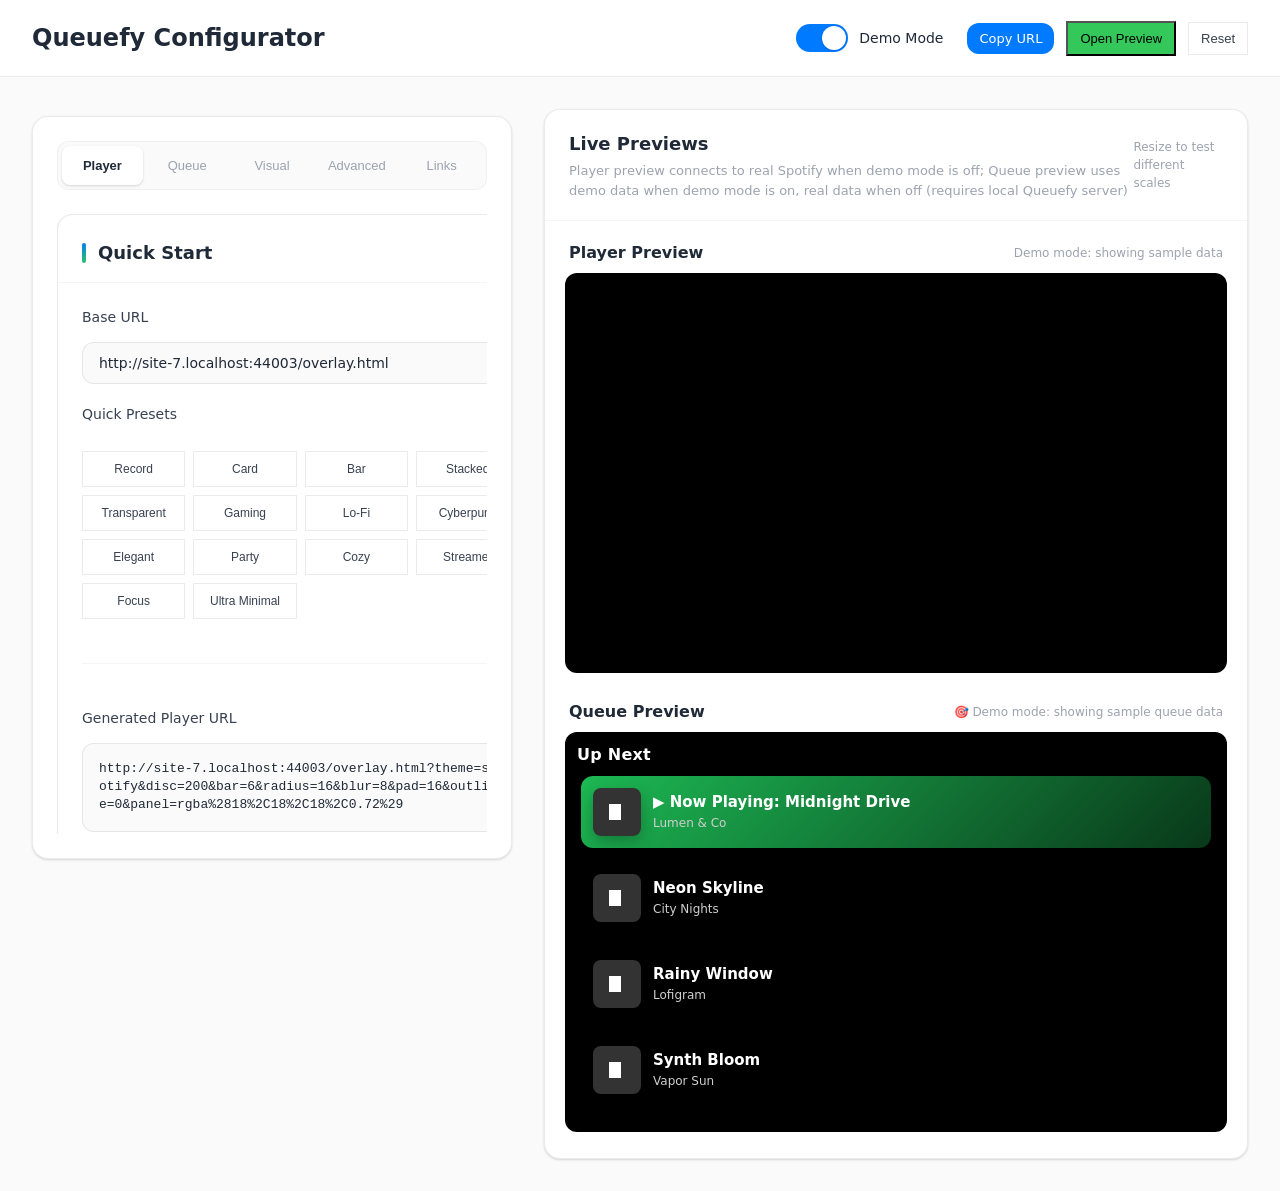
==== commit a76611df: "updates to JS" ====
--- a/config.html
+++ b/config.html
@@ -1423,7 +1423,7 @@
                <div class="preview-title" style="font-size:16px;margin:0;">Queue Preview</div>
                                <div class="badge" id="queuePreviewStatus">🎯 Live preview with demo data - shows exactly how it will look in OBS</div>
              </div>
-             <iframe id="queuePreview" class="preview-iframe" src="" allow="clipboard-read; clipboard-write" loading="lazy"></iframe>
+             <iframe id="queuePreview" class="preview-iframe" src="" allow="clipboard-read; clipboard-write" loading="lazy" onload="console.log('Queue preview iframe loaded:', this.src)"></iframe>
            </div>
          </div>
       </section>
@@ -1829,7 +1829,14 @@
      
      const previewUrl = localQueue + '?' + queuePreviewParams.toString();
      console.log('Queue preview URL:', previewUrl); // Debug log
-     els.queuePreview.src = previewUrl;
+     console.log('Queue preview params:', Object.fromEntries(queuePreviewParams)); // Debug log
+     
+     // Force iframe reload by clearing src first
+     els.queuePreview.src = '';
+     setTimeout(() => {
+       els.queuePreview.src = previewUrl;
+       console.log('Queue preview iframe src set to:', previewUrl);
+     }, 10);
    }
 }
 
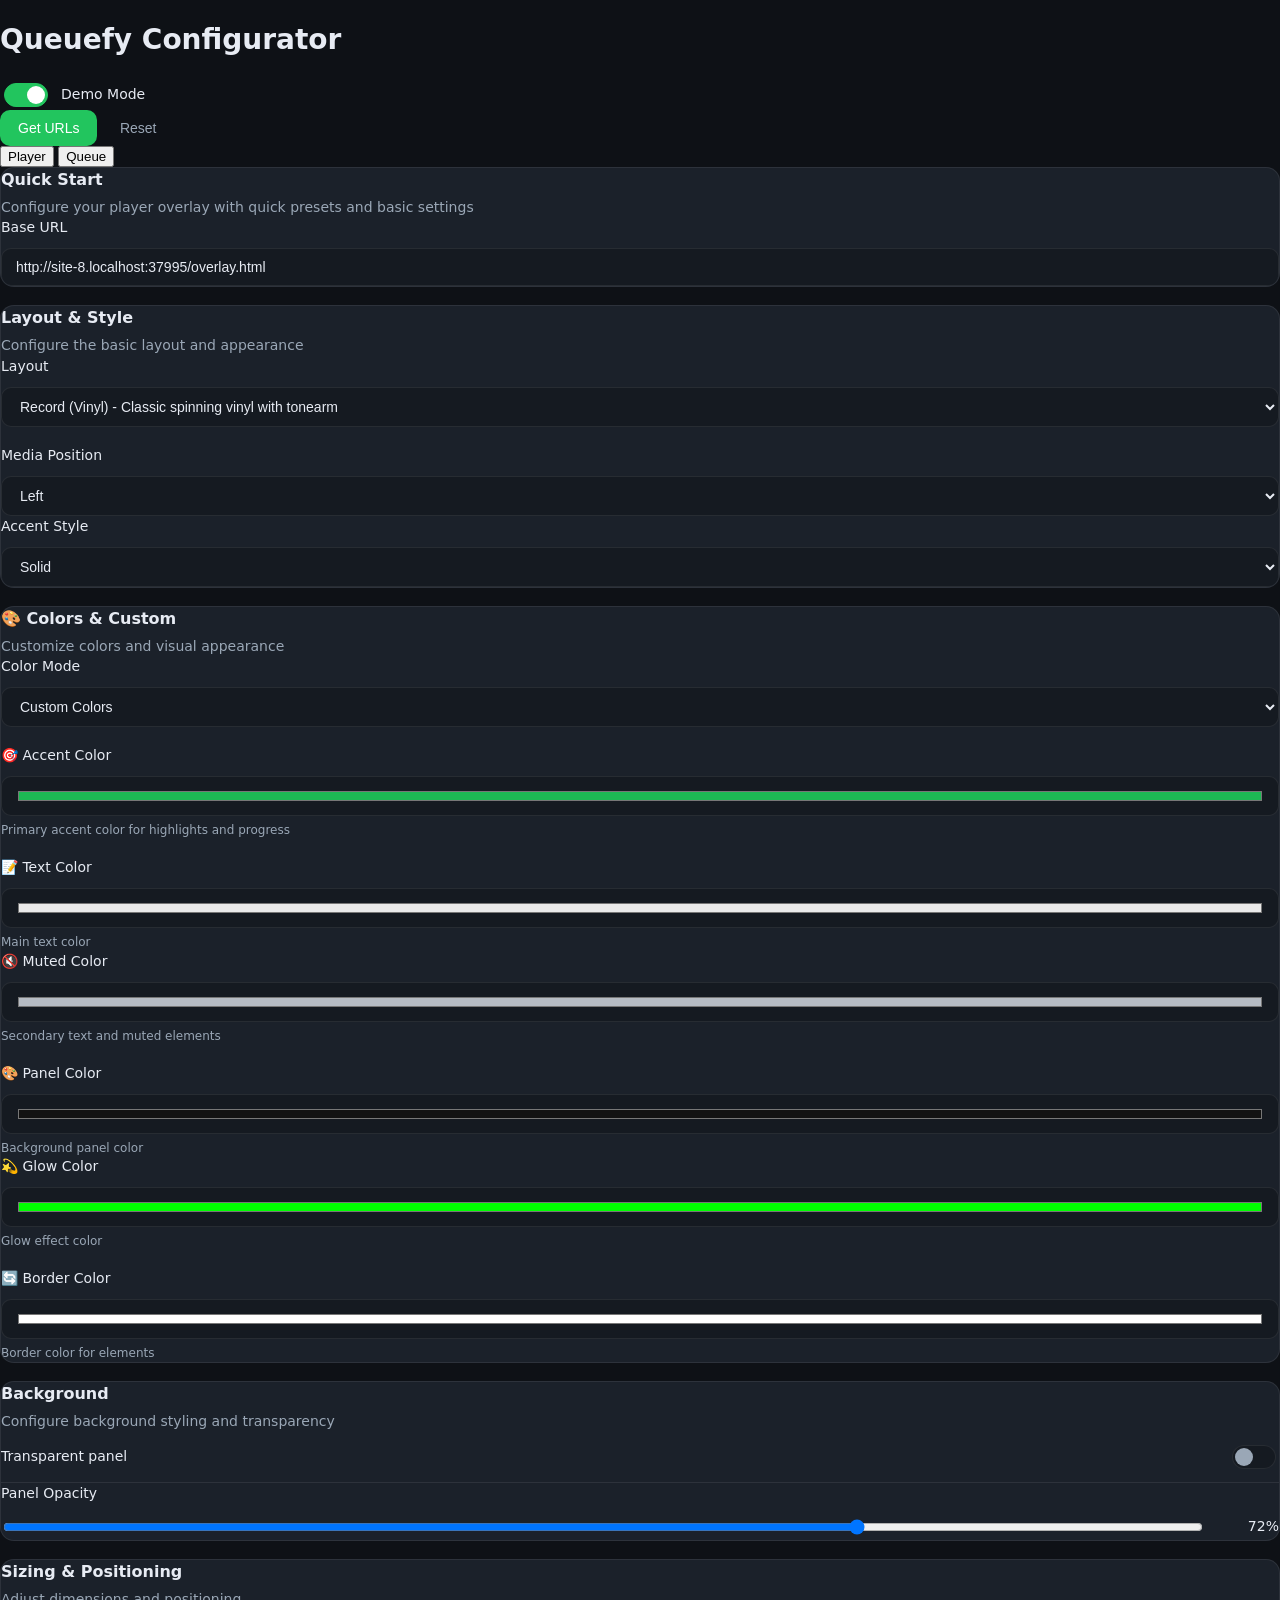
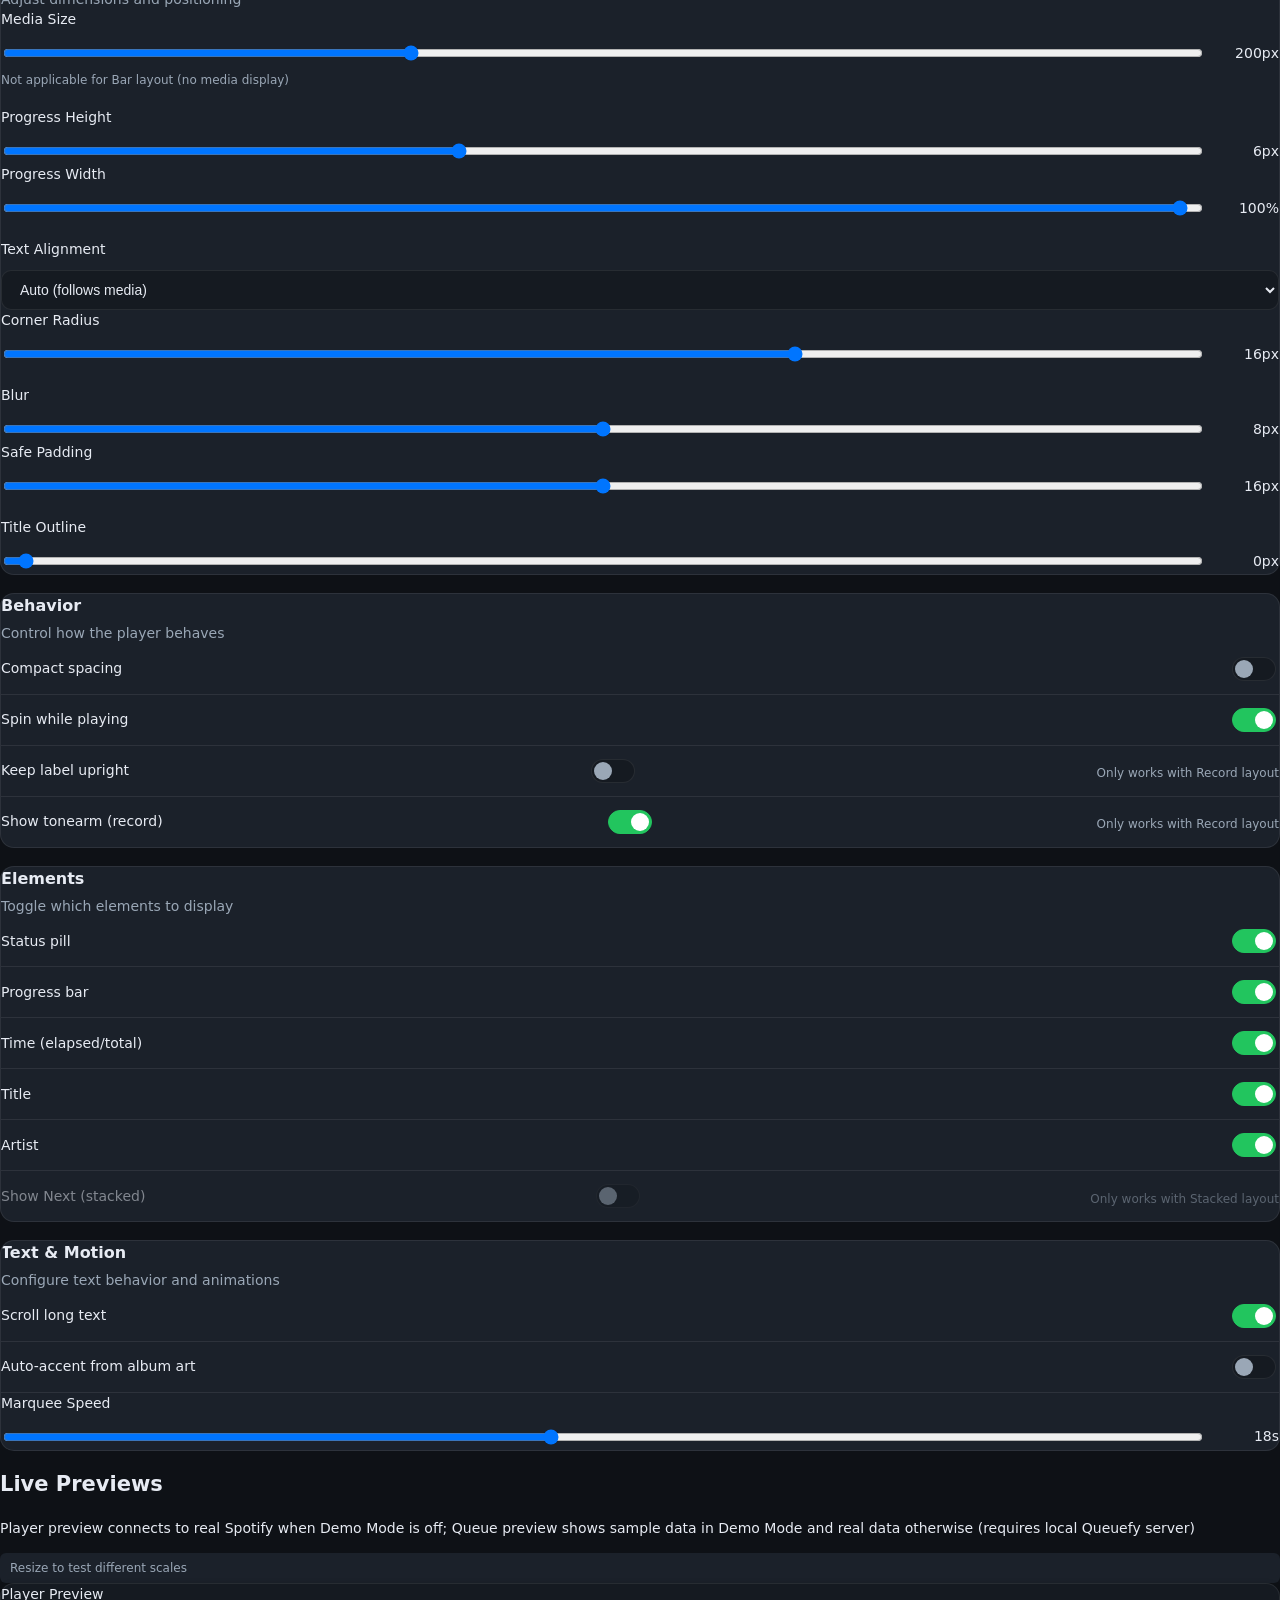
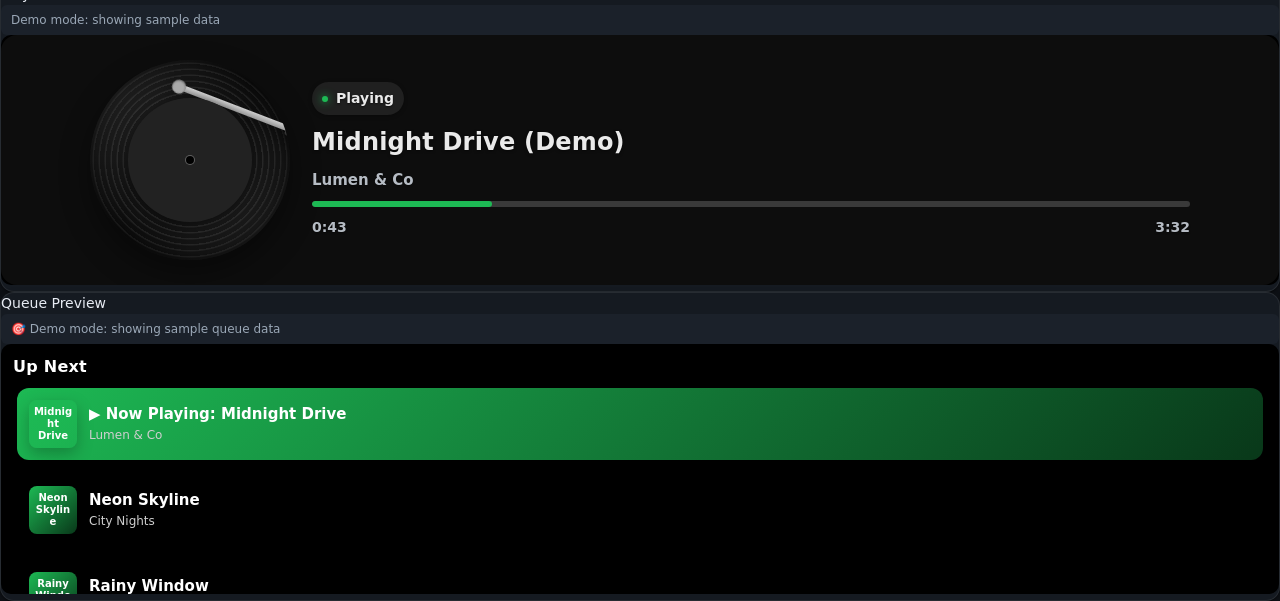
==== commit 77954625: "styling config big change" ====
--- a/config.html
+++ b/config.html
@@ -1,1999 +1,1318 @@
 <!DOCTYPE html>
 <html lang="en">
 <head>
-<meta charset="utf-8"/>
-<meta name="viewport" content="width=device-width,initial-scale=1"/>
-<title>SpotiStream Configurator</title>
-<link rel="preconnect" href="https://fonts.googleapis.com">
-<link rel="preconnect" href="https://fonts.gstatic.com" crossorigin>
-<link href="https://fonts.googleapis.com/css2?family=Inter:wght@400;500;600;700;800&display=swap" rel="stylesheet">
-<style>
-  :root{ 
-    --bg: #fafafa; 
-    --bg-secondary: #ffffff; 
-    --panel: #ffffff; 
-    --panel-hover: #f8f9fa;
-    --border: rgba(0,0,0,0.08); 
-    --border-hover: rgba(0,0,0,0.12);
-    --border-light: rgba(0,0,0,0.04);
-    --muted: #6b7280; 
-    --text: #1f2937; 
-    --text-secondary: #374151;
-    --text-light: #9ca3af;
-    --accent: #007aff; 
-    --accent-hover: #0056cc;
-    --success: #34c759;
-    --warning: #ff9500;
-    --danger: #ff3b30;
-    --radius: 12px; 
-    --radius-sm: 8px;
-    --radius-lg: 16px;
-    --shadow: 0 1px 3px rgba(0,0,0,0.1), 0 1px 2px rgba(0,0,0,0.06);
-    --shadow-md: 0 4px 6px -1px rgba(0,0,0,0.1), 0 2px 4px -1px rgba(0,0,0,0.06);
-    --shadow-lg: 0 10px 15px -3px rgba(0,0,0,0.1), 0 4px 6px -2px rgba(0,0,0,0.05);
-  }
-  
-  *{box-sizing:border-box} 
-  html,body{height:100%; margin:0; padding:0}
-  
-  body{
-    background: var(--bg);
-    color: var(--text); 
-    font: 400 15px/1.5 -apple-system, BlinkMacSystemFont, 'Segoe UI', system-ui, sans-serif; 
-    -webkit-font-smoothing: antialiased; 
-    -moz-osx-font-smoothing: grayscale;
-    overflow-x: hidden;
-  }
-  
-  .dashboard{
-    min-height: 100vh;
-    padding: 0;
-  }
-  
-  .header{
-    background: var(--bg-secondary);
-    border-bottom: 1px solid var(--border);
-    padding: 20px 32px;
-    position: sticky;
-    top: 0;
-    z-index: 100;
-    backdrop-filter: blur(20px);
-  }
-  
-  .header-content{
-    max-width: 1400px;
-    margin: 0 auto;
-    display: flex;
-    align-items: center;
-    justify-content: space-between;
-  }
-  
-  .header-controls{
-    display: flex;
-    align-items: center;
-    gap: 24px;
-  }
-  
-  .demo-toggle{
-    display: flex;
-    align-items: center;
-  }
-  
-  .toggle-label{
-    display: flex;
-    align-items: center;
-    gap: 8px;
-    cursor: pointer;
-    font-weight: 500;
-    color: var(--text);
-    font-size: 14px;
-  }
-  
-  .header h1{
-    margin: 0;
-    font-size: 24px;
-    font-weight: 600;
-    color: var(--text);
-  }
-  
-  .header-actions{
-    display: flex;
-    gap: 12px;
-    align-items: center;
-  }
-  
-     .main{
-     max-width: 1600px;
-     margin: 0 auto;
-     padding: 32px;
-     display: grid;
-     grid-template-columns: 480px 1fr;
-     gap: 32px;
-     min-height: calc(100vh - 84px);
-   }
-  
-     .sidebar{
-     background: var(--bg-secondary);
-     border: 1px solid var(--border);
-     border-radius: var(--radius-lg);
-     padding: 24px;
-     height: fit-content;
-     position: sticky;
-     top: 116px;
-     box-shadow: var(--shadow);
-   }
-  
-     .nav-tabs{
-     display: grid;
-     grid-template-columns: repeat(5, 1fr);
-     gap: 4px;
-     background: var(--bg);
-     padding: 4px;
-     border-radius: var(--radius);
-     border: 1px solid var(--border-light);
-     margin-bottom: 24px;
-   }
-  
-  .nav-tab{
-    appearance: none;
-    border: none;
-    background: transparent;
-    padding: 12px 8px;
-    border-radius: var(--radius-sm);
-    font-size: 13px;
-    font-weight: 500;
-    color: var(--text-light);
-    cursor: pointer;
-    transition: all 0.15s ease;
-    text-align: center;
-  }
-  
-  .nav-tab.active{
-    background: var(--bg-secondary);
-    color: var(--text);
-    box-shadow: var(--shadow);
-    font-weight: 600;
-  }
-  
-  .nav-tab:hover:not(.active){
-    color: var(--text-secondary);
-    background: var(--panel-hover);
-  }
-  
-     .sidebar-content{
-     overflow-y: auto;
-     overflow-x: hidden;
-     max-height: calc(100vh - 280px);
-   }
-  
-  .sidebar-content::-webkit-scrollbar{width: 6px}
-  .sidebar-content::-webkit-scrollbar-track{background: transparent}
-  .sidebar-content::-webkit-scrollbar-thumb{background: var(--border-hover); border-radius: 3px}
-  .sidebar-content::-webkit-scrollbar-thumb:hover{background: var(--muted)}
-  
-  .tab-panel{
-    display: none;
-    grid-auto-rows: min-content;
-    gap: 24px;
-  }
-  
-  .tab-panel.active{
-    display: grid;
-  }
-  
-  .card{
-    background: var(--panel); 
-    border: 1px solid var(--border); 
-    border-radius: var(--radius-lg); 
-    box-shadow: var(--shadow);
-    transition: all 0.2s ease;
-  }
-  
-  .card:hover{
-    box-shadow: var(--shadow-md);
-  }
-  
-  .card-header{
-    padding: 24px 24px 0 24px;
-    border-bottom: 1px solid var(--border-light);
-    margin-bottom: 24px;
-  }
-  
-  .card-title{
-    margin: 0 0 16px 0;
-    font-size: 18px;
-    font-weight: 600;
-    color: var(--text);
-    display: flex;
-    align-items: center;
-    gap: 12px;
-  }
-  
-  .card-title::before{
-    content: '';
-    width: 4px;
-    height: 20px;
-    background: linear-gradient(135deg, var(--accent), var(--success));
-    border-radius: 2px;
-  }
-  
-  .card-body{
-    padding: 0 24px 24px 24px;
-  }
-  
-  .form-section{
-    display: grid;
-    gap: 20px;
-    margin-bottom: 32px;
-  }
-  
-  .form-section:last-child{
-    margin-bottom: 0;
-  }
-  
-  .form-group{
-    display: grid;
-    gap: 8px;
-  }
-  
-  .form-row{
-    display: grid;
-    grid-template-columns: 1fr 1fr;
-    gap: 16px;
-  }
-  
-  .form-label{
-    font-size: 14px;
-    font-weight: 500;
-    color: var(--text-secondary);
-    margin-bottom: 6px;
-  }
-  
-  .form-input, .form-select{
-    width: 100%;
-    padding: 12px 16px;
-    border-radius: var(--radius);
-    background: var(--bg);
-    color: var(--text);
-    border: 1px solid var(--border);
-    font-size: 14px;
-    transition: all 0.15s ease;
-    font-family: inherit;
-  }
-  
-  .form-input:focus, .form-select:focus{
-    outline: none;
-    border-color: var(--accent);
-    box-shadow: 0 0 0 3px rgba(0, 122, 255, 0.1);
-    background: var(--bg-secondary);
-  }
-  
-  .range-group{
-    display: flex;
-    align-items: center;
-    gap: 12px;
-  }
-  
-  .range-input{
-    flex: 1;
-    height: 6px;
-    background: var(--bg);
-    border-radius: 3px;
-    outline: none;
-    -webkit-appearance: none;
-    border: 1px solid var(--border);
-  }
-  
-  .range-input::-webkit-slider-thumb{
-    -webkit-appearance: none;
-    width: 20px;
-    height: 20px;
-    border-radius: 50%;
-    background: var(--accent);
-    cursor: pointer;
-    box-shadow: var(--shadow);
-    transition: all 0.15s ease;
-    border: 2px solid var(--bg-secondary);
-  }
-  
-  .range-input::-webkit-slider-thumb:hover{
-    transform: scale(1.1);
-    box-shadow: var(--shadow-md);
-  }
-  
-  .range-value{
-    background: var(--bg);
-    padding: 6px 12px;
-    border-radius: var(--radius);
-    border: 1px solid var(--border);
-    font-size: 12px;
-    font-weight: 600;
-    color: var(--accent);
-    min-width: 60px;
-    text-align: center;
-  }
-  
-  .toggle-group{
-    display: flex;
-    align-items: center;
-    justify-content: space-between;
-    padding: 12px 0;
-  }
-  
-  .toggle{
-    appearance: none;
-    width: 52px;
-    height: 28px;
-    background: var(--border);
-    border-radius: 14px;
-    position: relative;
-    outline: none;
-    cursor: pointer;
-    transition: all 0.2s ease;
-    border: none;
-  }
-  
-  .toggle:checked{
-    background: var(--accent);
-  }
-  
-  .toggle::after{
-    content: "";
-    position: absolute;
-    top: 2px;
-    left: 2px;
-    width: 24px;
-    height: 24px;
-    border-radius: 50%;
-    background: var(--bg-secondary);
-    transition: all 0.2s ease;
-    box-shadow: var(--shadow);
-  }
-  
-  .toggle:checked::after{
-    left: 26px;
-  }
-  
-  .color-picker{
-    width: 48px;
-    height: 48px;
-    border: 2px solid var(--border);
-    padding: 0;
-    border-radius: var(--radius);
-    background: var(--bg);
-    cursor: pointer;
-    transition: all 0.15s ease;
-  }
-  
-  .color-picker:hover{
-    border-color: var(--border-hover);
-    transform: scale(1.05);
-  }
-  
-  .muted{
-    opacity: 0.5;
-    pointer-events: none;
-  }
-  
-  .btn{
-    appearance: none;
-    border: none;
-    background: var(--accent);
-    color: white;
-    font-weight: 500;
-    padding: 12px 20px;
-    border-radius: var(--radius);
-    cursor: pointer;
-    font-size: 14px;
-    transition: all 0.15s ease;
-    display: inline-flex;
-    align-items: center;
-    gap: 8px;
-    font-family: inherit;
-  }
-  
-  .btn:hover{
-    background: var(--accent-hover);
-    transform: translateY(-1px);
-    box-shadow: var(--shadow-md);
-  }
-  
-  .btn-secondary{
-    background: var(--success);
-  }
-  
-  .btn-secondary:hover{
-    background: #28a745;
-  }
-  
-  .btn-outline{
-    background: transparent;
-    color: var(--text-secondary);
-    border: 1px solid var(--border);
-  }
-  
-  .btn-outline:hover{
-    background: var(--bg);
-    border-color: var(--border-hover);
-    color: var(--text);
-    transform: none;
-  }
-  
-  .btn-sm{
-    padding: 8px 12px;
-    font-size: 13px;
-  }
-  
-  .preset-grid{
-    display: grid;
-    grid-template-columns: repeat(auto-fit, minmax(100px, 1fr));
-    gap: 8px;
-    margin-top: 12px;
-  }
-  
-  .preset-btn{
-    padding: 10px 12px;
-    font-size: 12px;
-    font-weight: 500;
-  }
-  
-  .url-display{
-    font-family: 'SF Mono', ui-monospace, Menlo, Consolas, monospace;
-    background: var(--bg);
-    border: 1px solid var(--border);
-    padding: 16px;
-    border-radius: var(--radius);
-    color: var(--text);
-    overflow: auto;
-    font-size: 13px;
-    line-height: 1.4;
-    word-break: break-all;
-  }
-  
-     .preview-area{
-     background: var(--bg-secondary);
-     border: 1px solid var(--border);
-     border-radius: var(--radius-lg);
-     box-shadow: var(--shadow);
-     display: flex;
-     flex-direction: column;
-     min-height: 600px;
-   }
-  
-  .preview-header{
-    display: flex;
-    align-items: center;
-    justify-content: space-between;
-    padding: 20px 24px;
-    border-bottom: 1px solid var(--border-light);
-  }
-  
-  .preview-title{
-    font-size: 18px;
-    font-weight: 600;
-    color: var(--text);
-    margin: 0;
-  }
-  
-  .preview-subtitle{
-    font-size: 13px;
-    color: var(--text-light);
-    margin: 4px 0 0 0;
-  }
-  
-     .preview-content{
-     padding: 20px;
-     display: flex;
-     flex-direction: column;
-     gap: 20px;
-     flex: 1;
-   }
-  
-     .preview-iframe{
-     width: 100%;
-     height: 400px;
-     border: none;
-     border-radius: var(--radius);
-     background: #000;
-     min-height: 400px;
-   }
-  
-  .badge{
-    font-size: 12px;
-    color: var(--text-light);
-    font-weight: 500;
-  }
-  
-  .divider{
-    height: 1px;
-    background: var(--border-light);
-    margin: 24px 0;
-  }
-  
-     @media (max-width: 1200px){
-     .main{
-       grid-template-columns: 1fr;
-       gap: 24px;
-     }
-     
-     .sidebar{
-       position: static;
-     }
-     
-     .preview-area{
-       min-height: 400px;
-     }
-     
-     .preview-iframe{
-       height: 300px;
-     }
-   }
-</style>
+  <meta charset="utf-8"/>
+  <meta name="viewport" content="width=device-width,initial-scale=1"/>
+      <title>Queuefy Configurator</title>
+  <link rel="stylesheet" href="styles.css">
+    
+
 </head>
 <body>
   <div class="dashboard">
     <header class="header">
-      <div class="header-content">
-        <h1>Queuefy Configurator</h1>
-        <div class="header-controls">
-          <div class="demo-toggle">
-            <label class="toggle-label">
-              <input id="demo" type="checkbox" class="toggle" checked/>
-              <span class="toggle-text">Demo Mode</span>
-            </label>
-          </div>
-          <div class="header-actions">
-            <button id="copy" class="btn btn-sm">Copy URL</button>
-            <button id="open" class="btn-secondary btn-sm">Open Preview</button>
-            <button id="reset" class="btn-outline btn-sm">Reset</button>
-          </div>
+      <h1>Queuefy Configurator</h1>
+      <div class="actions">
+        <div class="demo-toggle">
+          <label class="toggle-label">
+            <input id="demo" type="checkbox" class="toggle" checked/>
+            <span class="toggle-text">Demo Mode</span>
+          </label>
         </div>
+        <button id="getUrls" class="btn btn--primary">Get URLs</button>
+        <button id="reset" class="btn btn--ghost">Reset</button>
       </div>
     </header>
     
-    <main class="main">
+    <main class="container">
       <aside class="sidebar">
-        <nav class="nav-tabs">
-          <button class="nav-tab active" data-tab="player">Player</button>
-          <button class="nav-tab" data-tab="queue">Queue</button>
-          <button class="nav-tab" data-tab="visual">Visual</button>
-          <button class="nav-tab" data-tab="advanced">Advanced</button>
-          <button class="nav-tab" data-tab="links">Links</button>
+        <nav class="tabbar" role="tablist">
+          <button class="nav-tab active" data-tab="player" role="tab" aria-selected="true">Player</button>
+          <button class="nav-tab" data-tab="queue" role="tab" aria-selected="false">Queue</button>
         </nav>
         
         <div class="sidebar-content">
-                     <div class="tab-panel active" id="player-tab">
-             <div class="card">
-               <div class="card-header">
-                 <h2 class="card-title">Quick Start</h2>
-               </div>
-               <div class="card-body">
-                 <div class="form-section">
-                                       <div class="form-group">
-                      <label class="form-label">Base URL</label>
-                      <input id="base" class="form-input" type="url" placeholder="https://<user>.github.io/queuefy/overlay.html" value="https://kelvinph.github.io/queuefy/overlay.html"/>
+          <!-- Player Tab Panel -->
+          <div class="tab-panel active" id="player-tab" role="tabpanel">
+
+            
+
+              <div class="card">
+                <h2 class="card__title">Quick Start</h2>
+                <p class="card__desc">Configure your player overlay with quick presets and basic settings</p>
+                <div class="field">
+                  <label for="base">Base URL</label>
+                  <input id="base" type="url" placeholder="https://<user>.github.io/queuefy/overlay.html" value="https://kelvinph.github.io/queuefy/overlay.html"/>
+                </div>
+              </div>
+
+              <div class="card">
+                <h2 class="card__title">Layout & Style</h2>
+                <p class="card__desc">Configure the basic layout and appearance</p>
+                <div class="form-row">
+                  <div class="field">
+                    <label for="layout">Layout</label>
+                    <select id="layout">
+                      <option value="record">Record (Vinyl) - Classic spinning vinyl with tonearm</option>
+                      <option value="card">Card (Cover) - Album art card layout</option>
+                      <option value="bar">Bar (Minimal) - Text-only minimal bar</option>
+                      <option value="stacked">Stacked (Center) - Centered stacked layout</option>
+                      <option value="compact">Compact (Mini) - Small compact layout</option>
+                      <option value="wide">Wide (Cinematic) - Wide cinematic layout</option>
+                      <option value="split">Split (Dual) - Split media and text</option>
+                      <option value="floating">Floating (Overlay) - Floating overlay panel</option>
+                      <option value="corner">Corner (Tiny) - Small corner overlay</option>
+                      <option value="ticker">Ticker (Scroll) - Scrolling ticker bar</option>
+                    </select>
+                  </div>
+                  <div class="field">
+                    <label for="align">Media Position</label>
+                    <select id="align">
+                      <option value="left">Left</option>
+                      <option value="right">Right</option>
+                      <option value="center">Center</option>
+                      <option value="top">Top</option>
+                      <option value="bottom">Bottom</option>
+                    </select>
+                  </div>
+                </div>
+                
+                <div class="form-row">
+                  <div class="field">
+                    <label for="accentstyle">Accent Style</label>
+                    <select id="accentstyle">
+                      <option value="solid">Solid</option>
+                      <option value="glow">Glow</option>
+                      <option value="gradient">Gradient</option>
+                      <option value="pulse">Pulse</option>
+                      <option value="rainbow">Rainbow</option>
+                    </select>
+                  </div>
+                </div>
+              </div>
+
+              <div class="card">
+                <h2 class="card__title">🎨 Colors & Custom</h2>
+                <p class="card__desc">Customize colors and visual appearance</p>
+                <div class="field">
+                  <label for="colorMode">Color Mode</label>
+                  <select id="colorMode">
+                    <option value="custom">Custom Colors</option>
+                    <option value="theme">Theme (Legacy)</option>
+                  </select>
+                </div>
+                <div id="colorsBlock">
+                  <div class="form-row">
+                    <div class="field">
+                      <label for="accent">🎯 Accent Color</label>
+                      <input id="accent" type="color" class="color-picker" value="#1db954"/>
+                      <div class="help">Primary accent color for highlights and progress</div>
                     </div>
-                   
-                   <div class="form-group">
-                     <label class="form-label">Quick Presets</label>
-                     <div class="preset-grid">
-                       <button class="btn-outline btn-sm preset-btn" data-preset="record">Record</button>
-                       <button class="btn-outline btn-sm preset-btn" data-preset="card">Card</button>
-                       <button class="btn-outline btn-sm preset-btn" data-preset="bar">Bar</button>
-                       <button class="btn-outline btn-sm preset-btn" data-preset="stacked">Stacked</button>
-                       <button class="btn-outline btn-sm preset-btn" data-preset="transparent">Transparent</button>
-                       <button class="btn-outline btn-sm preset-btn" data-preset="gaming">Gaming</button>
-                       <button class="btn-outline btn-sm preset-btn" data-preset="lofi">Lo-Fi</button>
-                       <button class="btn-outline btn-sm preset-btn" data-preset="cyberpunk">Cyberpunk</button>
-                       <button class="btn-outline btn-sm preset-btn" data-preset="elegant">Elegant</button>
-                       <button class="btn-outline btn-sm preset-btn" data-preset="party">Party</button>
-                       <button class="btn-outline btn-sm preset-btn" data-preset="cozy">Cozy</button>
-                       <button class="btn-outline btn-sm preset-btn" data-preset="streamer">Streamer</button>
-                       <button class="btn-outline btn-sm preset-btn" data-preset="focus">Focus</button>
-                       <button class="btn-outline btn-sm preset-btn" data-preset="ultraminimal">Ultra Minimal</button>
-                     </div>
-                   </div>
-                   
-                   <div class="divider"></div>
-                   
-                   <div class="form-group">
-                     <label class="form-label">Generated Player URL</label>
-                     <div id="url" class="url-display"></div>
-                     <div class="badge">Copy this URL into OBS → Browser Source</div>
-                   </div>
-                 </div>
-               </div>
-             </div>
-
-             <div class="card">
-               <div class="card-header">
-                 <h2 class="card-title">Layout & Style</h2>
-               </div>
-               <div class="card-body">
-                 <div class="form-section">
-                   <div class="form-row">
-                     <div class="form-group">
-                       <label class="form-label">Layout</label>
-                       <select id="layout" class="form-select">
-                         <option value="record">Record (Vinyl)</option>
-                         <option value="card">Card (Cover)</option>
-                         <option value="bar">Bar (Minimal)</option>
-                         <option value="stacked">Stacked (Center)</option>
-                         <option value="compact">Compact (Mini)</option>
-                         <option value="wide">Wide (Cinematic)</option>
-                         <option value="split">Split (Dual)</option>
-                         <option value="floating">Floating (Overlay)</option>
-                         <option value="corner">Corner (Tiny)</option>
-                         <option value="ticker">Ticker (Scroll)</option>
-                       </select>
-                     </div>
-                     <div class="form-group">
-                       <label class="form-label">Media Position</label>
-                       <select id="align" class="form-select">
-                         <option value="left">Left</option>
-                         <option value="right">Right</option>
-                         <option value="center">Center</option>
-                         <option value="top">Top</option>
-                         <option value="bottom">Bottom</option>
-                       </select>
-                     </div>
-                   </div>
-                   
-                   <div class="form-row">
-                     <div class="form-group">
-                       <label class="form-label">Theme</label>
-                       <select id="theme" class="form-select">
-                         <option value="spotify">Spotify</option>
-                         <option value="obsdark">OBS Dark</option>
-                         <option value="minimal">Minimal</option>
-                         <option value="neon">Neon</option>
-                         <option value="gaming">Gaming</option>
-                         <option value="lofi">Lo-Fi</option>
-                         <option value="retro">Retro Wave</option>
-                         <option value="elegant">Elegant</option>
-                         <option value="cyberpunk">Cyberpunk</option>
-                         <option value="sunset">Sunset</option>
-                         <option value="ocean">Ocean</option>
-                         <option value="forest">Forest</option>
-                         <option value="midnight">Midnight</option>
-                         <option value="aurora">Aurora</option>
-                         <option value="gradient">Gradient</option>
-                         <option value="monochrome">Monochrome</option>
-                         <option value="party">Party</option>
-                         <option value="cozy">Cozy</option>
-                         <option value="focus">Focus</option>
-                       </select>
-                     </div>
-                     <div class="form-group">
-                       <label class="form-label">Accent Style</label>
-                       <select id="accentstyle" class="form-select">
-                         <option value="solid">Solid</option>
-                         <option value="glow">Glow</option>
-                         <option value="gradient">Gradient</option>
-                         <option value="pulse">Pulse</option>
-                         <option value="rainbow">Rainbow</option>
-                       </select>
-                     </div>
-                   </div>
-                 </div>
-               </div>
-             </div>
-
-             <div class="card">
-               <div class="card-header">
-                 <h2 class="card-title">Sizing & Positioning</h2>
-               </div>
-               <div class="card-body">
-                 <div class="form-section">
-                   <div class="form-row">
-                     <div class="form-group">
-                       <label class="form-label">Media Size</label>
-                       <div class="range-group">
-                         <input id="disc" class="range-input" type="range" min="120" max="360" step="2" value="200" oninput="discOut.textContent=this.value"/>
-                         <div class="range-value"><span id="discOut">200</span>px</div>
-                       </div>
-                     </div>
-                     <div class="form-group">
-                       <label class="form-label">Progress Height</label>
-                       <div class="range-group">
-                         <input id="bar" class="range-input" type="range" min="0" max="16" step="1" value="6" oninput="barOut.textContent=this.value"/>
-                         <div class="range-value"><span id="barOut">6</span>px</div>
-                       </div>
-                     </div>
-                   </div>
-                   
-                   <div class="form-row">
-                     <div class="form-group">
-                       <label class="form-label">Progress Width</label>
-                       <div class="range-group">
-                         <input id="progressWidth" class="range-input" type="range" min="50" max="100" step="5" value="100" oninput="progWidthOut.textContent=this.value"/>
-                         <div class="range-value"><span id="progWidthOut">100</span>%</div>
-                       </div>
-                     </div>
-                     <div class="form-group">
-                       <label class="form-label">Text Alignment</label>
-                       <select id="textAlign" class="form-select">
-                         <option value="auto">Auto (follows media)</option>
-                         <option value="left">Left</option>
-                         <option value="center">Center</option>
-                         <option value="right">Right</option>
-                       </select>
-                     </div>
-                   </div>
-                   
-                   <div class="form-row">
-                     <div class="form-group">
-                       <label class="form-label">Corner Radius</label>
-                       <div class="range-group">
-                         <input id="radius" class="range-input" type="range" min="0" max="24" step="1" value="16" oninput="radOut.textContent=this.value"/>
-                         <div class="range-value"><span id="radOut">16</span>px</div>
-                       </div>
-                     </div>
-                     <div class="form-group">
-                       <label class="form-label">Blur</label>
-                       <div class="range-group">
-                         <input id="blur" class="range-input" type="range" min="0" max="16" step="1" value="8" oninput="blurOut.textContent=this.value"/>
-                         <div class="range-value"><span id="blurOut">8</span>px</div>
-                       </div>
-                     </div>
-                   </div>
-                   
-                   <div class="form-row">
-                     <div class="form-group">
-                       <label class="form-label">Safe Padding</label>
-                       <div class="range-group">
-                         <input id="pad" class="range-input" type="range" min="0" max="32" step="1" value="16" oninput="padOut.textContent=this.value"/>
-                         <div class="range-value"><span id="padOut">16</span>px</div>
-                       </div>
-                     </div>
-                     <div class="form-group">
-                       <label class="form-label">Title Outline</label>
-                       <div class="range-group">
-                         <input id="outline" class="range-input" type="range" min="0" max="2" step="1" value="0" oninput="outlineOut.textContent=this.value"/>
-                         <div class="range-value"><span id="outlineOut">0</span>px</div>
-                       </div>
-                     </div>
-                   </div>
-                 </div>
-               </div>
-             </div>
-
-             <div class="card">
-               <div class="card-header">
-                 <h2 class="card-title">Behavior</h2>
-               </div>
-               <div class="card-body">
-                 <div class="form-section">
-                   <div class="toggle-group">
-                     <label class="form-label">Compact spacing</label>
-                     <input id="compact" type="checkbox" class="toggle"/>
-                   </div>
-                   <div class="toggle-group">
-                     <label class="form-label">Spin while playing</label>
-                     <input id="spin" type="checkbox" class="toggle" checked/>
-                   </div>
-                   <div class="toggle-group">
-                     <label class="form-label">Keep label upright</label>
-                     <input id="labelStatic" type="checkbox" class="toggle"/>
-                   </div>
-                   <div class="toggle-group">
-                     <label class="form-label">Show tonearm (record)</label>
-                     <input id="tonearm" type="checkbox" class="toggle" checked/>
-                   </div>
-                 </div>
-               </div>
-             </div>
-
-             <div class="card">
-               <div class="card-header">
-                 <h2 class="card-title">Elements</h2>
-               </div>
-               <div class="card-body">
-                 <div class="form-section">
-                   <div class="toggle-group">
-                     <label class="form-label">Status pill</label>
-                     <input id="showStatus" type="checkbox" class="toggle" checked/>
-                   </div>
-                   <div class="toggle-group">
-                     <label class="form-label">Progress bar</label>
-                     <input id="showProgress" type="checkbox" class="toggle" checked/>
-                   </div>
-                   <div class="toggle-group">
-                     <label class="form-label">Time (elapsed/total)</label>
-                     <input id="showTime" type="checkbox" class="toggle" checked/>
-                   </div>
-                   <div class="toggle-group">
-                     <label class="form-label">Title</label>
-                     <input id="showTitle" type="checkbox" class="toggle" checked/>
-                   </div>
-                   <div class="toggle-group">
-                     <label class="form-label">Artist</label>
-                     <input id="showArtist" type="checkbox" class="toggle" checked/>
-                   </div>
-                   <div class="toggle-group">
-                     <label class="form-label">Show Next (stacked)</label>
-                     <input id="showNext" type="checkbox" class="toggle"/>
-                   </div>
-                 </div>
-               </div>
-             </div>
-
-             <div class="card">
-               <div class="card-header">
-                 <h2 class="card-title">Text & Motion</h2>
-               </div>
-               <div class="card-body">
-                 <div class="form-section">
-                   <div class="toggle-group">
-                     <label class="form-label">Scroll long text</label>
-                     <input id="scroll" type="checkbox" class="toggle" checked/>
-                   </div>
-                   <div class="toggle-group">
-                     <label class="form-label">Auto-accent from album art</label>
-                     <input id="autoAccent" type="checkbox" class="toggle"/>
-                   </div>
-                   <div class="form-group">
-                     <label class="form-label">Marquee Speed</label>
-                     <div class="range-group">
-                       <input id="marq" class="range-input" type="range" min="8" max="30" step="1" value="18" oninput="marqOut.textContent=this.value"/>
-                       <div class="range-value"><span id="marqOut">18</span>s</div>
-                     </div>
-                   </div>
-                 </div>
-               </div>
-             </div>
-           </div>
-
-                       <!-- Queue Tab Panel -->
-            <div class="tab-panel" id="queue-tab">
+                    <div class="field">
+                      <label for="text">📝 Text Color</label>
+                      <input id="text" type="color" class="color-picker" value="#eaeaea"/>
+                      <div class="help">Main text color</div>
+                    </div>
+                  </div>
+                  <div class="form-row">
+                    <div class="field">
+                      <label for="muted">🔇 Muted Color</label>
+                      <input id="muted" type="color" class="color-picker" value="#b6bcc4"/>
+                      <div class="help">Secondary text and muted elements</div>
+                    </div>
+                    <div class="field">
+                      <label for="panelColor">🎨 Panel Color</label>
+                      <input id="panelColor" type="color" class="color-picker" value="#121212"/>
+                      <div class="help">Background panel color</div>
+                    </div>
+                  </div>
+                  <div class="form-row">
+                    <div class="field">
+                      <label for="glowColor">💫 Glow Color</label>
+                      <input id="glowColor" type="color" class="color-picker" value="#00ff00"/>
+                      <div class="help">Glow effect color</div>
+                    </div>
+                    <div class="field">
+                      <label for="borderColor">🔄 Border Color</label>
+                      <input id="borderColor" type="color" class="color-picker" value="#ffffff"/>
+                      <div class="help">Border color for elements</div>
+                    </div>
+                  </div>
+                </div>
+              </div>
+
               <div class="card">
-                <div class="card-header">
-                  <h2 class="card-title">Queue Behavior</h2>
-                </div>
-                <div class="card-body">
-                                     <div style="margin-bottom: 20px; padding: 12px; background: rgba(52,199,89,0.1); border-radius: 8px; font-size: 13px; color: var(--text-secondary);">
-                     <strong>🎯 What is this?</strong> This creates a queue overlay that shows upcoming tracks. 
-                     The generated URL will automatically connect to your local Queuefy server for real-time updates.
-                   </div>
-                 <div class="form-section">
-                   <div class="form-row">
-                     <div class="form-group">
-                       <label class="form-label">Queue Max (items)</label>
-                       <input id="queueMax" class="form-input" type="number" min="0" max="20" value="5">
-                     </div>
-                     <div class="form-group">
-                       <label class="form-label">Show Artists</label>
-                       <select id="showArtists" class="form-select">
-                         <option value="true">Yes</option>
-                         <option value="false">No</option>
-                       </select>
-                     </div>
-                   </div>
-                                       <div class="form-row">
-                      <div class="form-group">
-                        <label class="form-label">WebSocket URL</label>
-                        <input id="ws" class="form-input" placeholder="ws://localhost:5173" value="ws://localhost:5173">
-                        <div style="font-size: 12px; color: var(--text-light); margin-top: 4px;">
-                          Default: <code>ws://localhost:5173</code> - connects to your local Queuefy server
-                        </div>
-                      </div>
-                      <div class="form-group">
-                        <label class="form-label">Poll Interval (ms)</label>
-                        <input id="pollMs" class="form-input" type="number" min="3000" value="15000">
-                        <div style="font-size: 12px; color: var(--text-light); margin-top: 4px;">
-                          HTTP fallback interval if WebSocket fails
-                        </div>
-                      </div>
+                <h2 class="card__title">Background</h2>
+                <p class="card__desc">Configure background styling and transparency</p>
+                <div class="toggle-group">
+                  <label for="transparent">Transparent panel</label>
+                  <input id="transparent" type="checkbox" class="toggle"/>
+                </div>
+                <div class="field">
+                  <label for="panelAlpha">Panel Opacity</label>
+                  <div class="range-group">
+                    <input id="panelAlpha" class="range-input" type="range" min="0" max="100" step="1" value="72" oninput="paOut.textContent=this.value"/>
+                    <div class="range-value"><span id="paOut">72</span>%</div>
+                  </div>
+                </div>
+              </div>
+
+              <div class="card">
+                <h2 class="card__title">Sizing & Positioning</h2>
+                <p class="card__desc">Adjust dimensions and positioning</p>
+                <div class="form-row">
+                  <div class="field">
+                    <label for="disc">Media Size</label>
+                    <div class="range-group">
+                      <input id="disc" class="range-input" type="range" min="120" max="360" step="2" value="200" oninput="discOut.textContent=this.value"/>
+                      <div class="range-value"><span id="discOut">200</span>px</div>
                     </div>
-                 </div>
-               </div>
-             </div>
-
-             <div class="card">
-               <div class="card-header">
-                 <h2 class="card-title">Queue Styling</h2>
-               </div>
-               <div class="card-body">
-                 <div class="form-section">
-                                       <div class="form-row">
-                      <div class="form-group">
-                        <label class="form-label">Theme</label>
-                        <select id="queueTheme" class="form-select">
-                          <option value="">(default)</option>
-                          <option value="minimal">Minimal</option>
-                          <option value="obsdark">OBS Dark</option>
-                          <option value="elegant">Elegant</option>
-                          <option value="spotify">Spotify</option>
-                          <option value="neon">Neon</option>
-                          <option value="gaming">Gaming</option>
-                          <option value="lofi">Lo-Fi</option>
-                          <option value="retro">Retro Wave</option>
-                          <option value="cyberpunk">Cyberpunk</option>
-                          <option value="sunset">Sunset</option>
-                          <option value="ocean">Ocean</option>
-                          <option value="forest">Forest</option>
-                          <option value="midnight">Midnight</option>
-                          <option value="aurora">Aurora</option>
-                          <option value="gradient">Gradient</option>
-                          <option value="monochrome">Monochrome</option>
-                          <option value="party">Party</option>
-                          <option value="cozy">Cozy</option>
-                          <option value="focus">Focus</option>
-                          <option value="glass">Glass Morphism</option>
-                          <option value="matrix">Matrix</option>
-                          <option value="synthwave">Synthwave</option>
-                          <option value="vaporwave">Vaporwave</option>
-                          <option value="steampunk">Steampunk</option>
-                          <option value="holographic">Holographic</option>
-                        </select>
-                      </div>
-                      <div class="form-group">
-                        <label class="form-label">Card Radius</label>
-                        <div class="range-group">
-                          <input id="queueRadius" class="range-input" type="range" min="0" max="24" step="1" value="12" oninput="queueRadiusOut.textContent=this.value"/>
-                          <div class="range-value"><span id="queueRadiusOut">12</span>px</div>
-                        </div>
-                      </div>
+                    <div class="help">Not applicable for Bar layout (no media display)</div>
+                  </div>
+                  <div class="field">
+                    <label for="bar">Progress Height</label>
+                    <div class="range-group">
+                      <input id="bar" class="range-input" type="range" min="0" max="16" step="1" value="6" oninput="barOut.textContent=this.value"/>
+                      <div class="range-value"><span id="barOut">6</span>px</div>
                     </div>
-                                       <div class="form-row">
-                      <div class="form-group">
-                        <label class="form-label">Card Shadow</label>
-                        <select id="queueShadow" class="form-select">
-                          <option value="1">On</option>
-                          <option value="0">Off</option>
-                        </select>
-                      </div>
-                      <div class="form-group">
-                        <label class="form-label">Item Gap</label>
-                        <div class="range-group">
-                          <input id="queueGap" class="range-input" type="range" min="2" max="16" step="1" value="6" oninput="queueGapOut.textContent=this.value"/>
-                          <div class="range-value"><span id="queueGapOut">6</span>px</div>
-                        </div>
-                      </div>
+                  </div>
+                </div>
+                
+                <div class="form-row">
+                  <div class="field">
+                    <label for="progressWidth">Progress Width</label>
+                    <div class="range-group">
+                      <input id="progressWidth" class="range-input" type="range" min="50" max="100" step="5" value="100" oninput="progWidthOut.textContent=this.value"/>
+                      <div class="range-value"><span id="progWidthOut">100</span>%</div>
                     </div>
-                    
-                    <div class="form-row">
-                      <div class="form-group">
-                        <label class="form-label">Card Border</label>
-                        <div class="range-group">
-                          <input id="queueBorder" class="range-input" type="range" min="0" max="4" step="1" value="0" oninput="queueBorderOut.textContent=this.value"/>
-                          <div class="range-value"><span id="queueBorderOut">0</span>px</div>
-                        </div>
-                      </div>
-                      <div class="form-group">
-                        <label class="form-label">Card Opacity</label>
-                        <div class="range-group">
-                          <input id="queueOpacity" class="range-input" type="range" min="20" max="100" step="5" value="100" oninput="queueOpacityOut.textContent=this.value"/>
-                          <div class="range-value"><span id="queueOpacityOut">100</span>%</div>
-                        </div>
-                      </div>
+                  </div>
+                  <div class="field">
+                    <label for="textAlign">Text Alignment</label>
+                    <select id="textAlign">
+                      <option value="auto">Auto (follows media)</option>
+                      <option value="left">Left</option>
+                      <option value="center">Center</option>
+                      <option value="right">Right</option>
+                    </select>
+                  </div>
+                </div>
+                
+                <div class="form-row">
+                  <div class="field">
+                    <label for="radius">Corner Radius</label>
+                    <div class="range-group">
+                      <input id="radius" class="range-input" type="range" min="0" max="24" step="1" value="16" oninput="radOut.textContent=this.value"/>
+                      <div class="range-value"><span id="radOut">16</span>px</div>
                     </div>
-                    
-                    <div class="form-row">
-                      <div class="form-group">
-                        <label class="form-label">Blur Effect</label>
-                        <div class="range-group">
-                          <input id="queueBlur" class="range-input" type="range" min="0" max="20" step="1" value="0" oninput="queueBlurOut.textContent=this.value"/>
-                          <div class="range-value"><span id="queueBlurOut">0</span>px</div>
-                        </div>
-                      </div>
-                      <div class="form-group">
-                        <label class="form-label">Glow Intensity</label>
-                        <div class="range-group">
-                          <input id="queueGlow" class="range-input" type="range" min="0" max="20" step="1" value="0" oninput="queueGlowOut.textContent=this.value"/>
-                          <div class="range-value"><span id="queueGlowOut">0</span>px</div>
-                        </div>
-                      </div>
+                  </div>
+                  <div class="field">
+                    <label for="blur">Blur</label>
+                    <div class="range-group">
+                      <input id="blur" class="range-input" type="range" min="0" max="16" step="1" value="8" oninput="blurOut.textContent=this.value"/>
+                      <div class="range-value"><span id="blurOut">8</span>px</div>
                     </div>
-                                       <div class="form-row">
-                      <div class="form-group">
-                        <label class="form-label">Card Background</label>
-                        <input id="queueCard" type="color" class="color-picker" value="#000000" data-alpha="0.35">
-                      </div>
-                      <div class="form-group">
-                        <label class="form-label">Text Color</label>
-                        <input id="queueText" type="color" class="color-picker" value="#ffffff">
-                      </div>
+                  </div>
+                </div>
+                
+                <div class="form-row">
+                  <div class="field">
+                    <label for="pad">Safe Padding</label>
+                    <div class="range-group">
+                      <input id="pad" class="range-input" type="range" min="0" max="32" step="1" value="16" oninput="padOut.textContent=this.value"/>
+                      <div class="range-value"><span id="padOut">16</span>px</div>
                     </div>
-                    <div class="form-row">
-                      <div class="form-group">
-                        <label class="form-label">Muted Color</label>
-                        <input id="queueMuted" type="color" class="color-picker" value="#cfcfcf">
-                      </div>
-                      <div class="form-group">
-                        <label class="form-label">Accent Color</label>
-                        <input id="queueAccent" type="color" class="color-picker" value="#1db954">
-                      </div>
+                  </div>
+                  <div class="field">
+                    <label for="outline">Title Outline</label>
+                    <div class="range-group">
+                      <input id="outline" class="range-input" type="range" min="0" max="2" step="1" value="0" oninput="outlineOut.textContent=this.value"/>
+                      <div class="range-value"><span id="outlineOut">0</span>px</div>
                     </div>
-                    <div class="form-row">
-                      <div class="form-group">
-                        <label class="form-label">Border Color</label>
-                        <input id="queueBorderColor" type="color" class="color-picker" value="#ffffff">
-                      </div>
-                      <div class="form-group">
-                        <label class="form-label">Glow Color</label>
-                        <input id="queueGlowColor" type="color" class="color-picker" value="#00ff00">
-                      </div>
-                    </div>
-                    <div class="form-row">
-                      <div class="form-group">
-                        <label class="form-label">Text Alignment</label>
-                        <select id="queueAlign" class="form-select">
-                          <option value="left">Left</option>
-                          <option value="center">Center</option>
-                          <option value="right">Right</option>
-                        </select>
-                      </div>
-                      <div class="form-group">
-                        <label class="form-label">Layout Style</label>
-                        <select id="queueLayout" class="form-select">
-                          <option value="list">List</option>
-                          <option value="grid">Grid</option>
-                          <option value="cards">Cards</option>
-                          <option value="compact">Compact</option>
-                          <option value="minimal">Minimal</option>
-                        </select>
-                      </div>
-                    </div>
-                                       <div class="form-row">
-                      <div class="form-group">
-                        <label class="form-label">Title Size</label>
-                        <div class="range-group">
-                          <input id="queueTitleSize" class="range-input" type="range" min="12" max="24" step="1" value="15" oninput="queueTitleSizeOut.textContent=this.value"/>
-                          <div class="range-value"><span id="queueTitleSizeOut">15</span>px</div>
-                        </div>
-                      </div>
-                      <div class="form-group">
-                        <label class="form-label">Artist Size</label>
-                        <div class="range-group">
-                          <input id="queueArtistSize" class="range-input" type="range" min="10" max="18" step="1" value="12" oninput="queueArtistSizeOut.textContent=this.value"/>
-                          <div class="range-value"><span id="queueArtistSizeOut">12</span>px</div>
-                        </div>
-                      </div>
-                    </div>
-                    
-                    <div class="form-row">
-                      <div class="form-group">
-                        <label class="form-label">Line Height</label>
-                        <div class="range-group">
-                          <input id="queueLineHeight" class="range-input" type="range" min="1" max="2" step="0.1" value="1.4" oninput="queueLineHeightOut.textContent=this.value"/>
-                          <div class="range-value"><span id="queueLineHeightOut">1.4</span></div>
-                        </div>
-                      </div>
-                      <div class="form-group">
-                        <label class="form-label">Letter Spacing</label>
-                        <div class="range-group">
-                          <input id="queueLetterSpacing" class="range-input" type="range" min="0" max="2" step="0.1" value="0" oninput="queueLetterSpacingOut.textContent=this.value"/>
-                          <div class="range-value"><span id="queueLetterSpacingOut">0</span>px</div>
-                        </div>
-                      </div>
-                    </div>
-                    
-                    <div class="form-row">
-                      <div class="form-group">
-                        <label class="form-label">Padding</label>
-                        <div class="range-group">
-                          <input id="queuePadding" class="range-input" type="range" min="4" max="24" step="2" value="12" oninput="queuePaddingOut.textContent=this.value"/>
-                          <div class="range-value"><span id="queuePaddingOut">12</span>px</div>
-                        </div>
-                      </div>
-                      <div class="form-group">
-                        <label class="form-label">Margin</label>
-                        <div class="range-group">
-                          <input id="queueMargin" class="range-input" type="range" min="0" max="16" step="1" value="4" oninput="queueMarginOut.textContent=this.value"/>
-                          <div class="range-value"><span id="queueMarginOut">4</span>px</div>
-                        </div>
-                      </div>
-                    </div>
-                                       <div class="form-row">
-                      <div class="form-group">
-                        <label class="form-label">Font</label>
-                        <select id="queueFont" class="form-select">
-                          <option value="">(default)</option>
-                          <option value="inter">Inter</option>
-                          <option value="rubik">Rubik</option>
-                          <option value="montserrat">Montserrat</option>
-                          <option value="poppins">Poppins</option>
-                          <option value="firasans">Fira Sans</option>
-                          <option value="roboto">Roboto</option>
-                          <option value="opensans">Open Sans</option>
-                          <option value="lato">Lato</option>
-                          <option value="nunito">Nunito</option>
-                          <option value="quicksand">Quicksand</option>
-                          <option value="raleway">Raleway</option>
-                          <option value="source">Source Sans Pro</option>
-                          <option value="ubuntu">Ubuntu</option>
-                          <option value="oxygen">Oxygen</option>
-                          <option value="cabin">Cabin</option>
-                          <option value="josefin">Josefin Sans</option>
-                          <option value="dancing">Dancing Script</option>
-                          <option value="pacifico">Pacifico</option>
-                          <option value="mono">Monospace</option>
-                        </select>
-                      </div>
-                      <div class="form-group">
-                        <label class="form-label">Font Weight</label>
-                        <select id="queueFontWeight" class="form-select">
-                          <option value="400">Normal (400)</option>
-                          <option value="300">Light (300)</option>
-                          <option value="500">Medium (500)</option>
-                          <option value="600">Semi Bold (600)</option>
-                          <option value="700">Bold (700)</option>
-                          <option value="800">Extra Bold (800)</option>
-                          <option value="900">Black (900)</option>
-                        </select>
-                      </div>
-                    </div>
-                    
-                    <div class="form-row">
-                      <div class="form-group">
-                        <label class="form-label">Text Transform</label>
-                        <select id="queueTextTransform" class="form-select">
-                          <option value="none">None</option>
-                          <option value="uppercase">Uppercase</option>
-                          <option value="lowercase">Lowercase</option>
-                          <option value="capitalize">Capitalize</option>
-                        </select>
-                      </div>
-                      <div class="form-group">
-                        <label class="form-label">Text Shadow</label>
-                        <select id="queueTextShadow" class="form-select">
-                          <option value="0">Off</option>
-                          <option value="1">On</option>
-                        </select>
-                      </div>
-                    </div>
-                    
-                    <div class="form-row">
-                      <div class="form-group">
-                        <label class="form-label">Animation Speed</label>
-                        <div class="range-group">
-                          <input id="queueAnimSpeed" class="range-input" type="range" min="0.5" max="3" step="0.1" value="1" oninput="queueAnimSpeedOut.textContent=this.value"/>
-                          <div class="range-value"><span id="queueAnimSpeedOut">1</span>x</div>
-                        </div>
-                      </div>
-                      <div class="form-group">
-                        <label class="form-label">Hover Effect</label>
-                        <select id="queueHoverEffect" class="form-select">
-                          <option value="none">None</option>
-                          <option value="scale">Scale</option>
-                          <option value="glow">Glow</option>
-                          <option value="slide">Slide</option>
-                          <option value="fade">Fade</option>
-                          <option value="bounce">Bounce</option>
-                        </select>
-                      </div>
-                    </div>
-                 </div>
-               </div>
-             </div>
-
-             <div class="card">
-               <div class="card-header">
-                 <h2 class="card-title">Queue URL</h2>
-               </div>
-               <div class="card-body">
-                 <div class="form-section">
-                   <div class="form-group">
-                     <label class="form-label">Generated Queue URL</label>
-                     <div id="queueUrl" class="url-display"></div>
-                     <div style="display: flex; gap: 8px; margin-top: 8px;">
-                       <button id="copyQueueUrl" class="btn btn-sm" style="flex-shrink: 0;">📋 Copy Queue URL</button>
-                       <div class="badge" style="flex: 1; display: flex; align-items: center;">Paste this URL into OBS → Browser Source</div>
-                     </div>
-                     <div style="margin-top: 8px; padding: 12px; background: rgba(0,122,255,0.1); border-radius: 8px; font-size: 13px; color: var(--text-secondary);">
-                       <strong>💡 Tip:</strong> This URL will automatically connect to your local Queuefy server at <code>ws://localhost:5173</code>. 
-                       Make sure your Queuefy app is running on the streaming PC for live queue updates.
-                     </div>
-                   </div>
-                 </div>
-               </div>
-             </div>
-           </div>
-
-          <div class="tab-panel" id="visual-tab">
+                  </div>
+                </div>
+              </div>
+
+              <div class="card">
+                <h2 class="card__title">Behavior</h2>
+                <p class="card__desc">Control how the player behaves</p>
+                <div class="toggle-group">
+                  <label for="compact">Compact spacing</label>
+                  <input id="compact" type="checkbox" class="toggle"/>
+                </div>
+                <div class="toggle-group">
+                  <label for="spin">Spin while playing</label>
+                  <input id="spin" type="checkbox" class="toggle" checked/>
+                </div>
+                <div class="toggle-group" id="labelStaticGroup">
+                  <label for="labelStatic">Keep label upright</label>
+                  <input id="labelStatic" type="checkbox" class="toggle"/>
+                  <div class="help">Only works with Record layout</div>
+                </div>
+                <div class="toggle-group">
+                  <label for="tonearm">Show tonearm (record)</label>
+                  <input id="tonearm" type="checkbox" class="toggle" checked/>
+                  <div class="help">Only works with Record layout</div>
+                </div>
+              </div>
+
+              <div class="card">
+                <h2 class="card__title">Elements</h2>
+                <p class="card__desc">Toggle which elements to display</p>
+                <div class="toggle-group">
+                  <label for="showStatus">Status pill</label>
+                  <input id="showStatus" type="checkbox" class="toggle" checked/>
+                </div>
+                <div class="toggle-group">
+                  <label for="showProgress">Progress bar</label>
+                  <input id="showProgress" type="checkbox" class="toggle" checked/>
+                </div>
+                <div class="toggle-group">
+                  <label for="showTime">Time (elapsed/total)</label>
+                  <input id="showTime" type="checkbox" class="toggle" checked/>
+                </div>
+                <div class="toggle-group">
+                  <label for="showTitle">Title</label>
+                  <input id="showTitle" type="checkbox" class="toggle" checked/>
+                </div>
+                <div class="toggle-group">
+                  <label for="showArtist">Artist</label>
+                  <input id="showArtist" type="checkbox" class="toggle" checked/>
+                </div>
+                <div class="toggle-group">
+                  <label for="showNext">Show Next (stacked)</label>
+                  <input id="showNext" type="checkbox" class="toggle"/>
+                  <div class="help">Only works with Stacked layout</div>
+                </div>
+              </div>
+
+              <div class="card">
+                <h2 class="card__title">Text & Motion</h2>
+                <p class="card__desc">Configure text behavior and animations</p>
+                <div class="toggle-group">
+                  <label for="scroll">Scroll long text</label>
+                  <input id="scroll" type="checkbox" class="toggle" checked/>
+                </div>
+                <div class="toggle-group">
+                  <label for="autoAccent">Auto-accent from album art</label>
+                  <input id="autoAccent" type="checkbox" class="toggle"/>
+                </div>
+                <div class="field">
+                  <label for="marq">Marquee Speed</label>
+                  <div class="range-group">
+                    <input id="marq" class="range-input" type="range" min="8" max="30" step="1" value="18" oninput="marqOut.textContent=this.value"/>
+                    <div class="range-value"><span id="marqOut">18</span>s</div>
+                  </div>
+                </div>
+              </div>
+            </div>
+            
+
+            
+
+          </div>
+
+          <!-- Queue Tab Panel -->
+          <div class="tab-panel" id="queue-tab" role="tabpanel">
             <div class="card">
-              <div class="card-header">
-                <h2 class="card-title">Visual Effects</h2>
-              </div>
-              <div class="card-body">
-                <div class="form-section">
-                  <div class="toggle-group">
-                    <label class="form-label">Particle Effects</label>
-                    <input id="particles" type="checkbox" class="toggle"/>
-                  </div>
-                  <div class="toggle-group">
-                    <label class="form-label">Color Breathing</label>
-                    <input id="colorBreathing" type="checkbox" class="toggle"/>
-                  </div>
-                  <div class="toggle-group">
-                    <label class="form-label">Waveform Visualizer</label>
-                    <input id="waveform" type="checkbox" class="toggle"/>
-                  </div>
-                  <div class="toggle-group">
-                    <label class="form-label">Album Blur Background</label>
-                    <input id="albumBlur" type="checkbox" class="toggle"/>
-                  </div>
+              <h2 class="card__title">Queue Behavior</h2>
+              <p class="card__desc">Configure how the queue overlay behaves and connects to your server</p>
+              <div class="form-row">
+                <div class="field">
+                  <label for="queueMax">Queue Max (items)</label>
+                  <input id="queueMax" type="number" min="0" max="20" value="5">
+                </div>
+                <div class="field">
+                  <label for="showArtists">Show Artists</label>
+                  <select id="showArtists">
+                    <option value="true">Yes</option>
+                    <option value="false">No</option>
+                  </select>
+                </div>
+              </div>
+              <div class="form-row">
+                <div class="field">
+                  <label for="ws">WebSocket URL</label>
+                  <input id="ws" placeholder="ws://localhost:5173" value="ws://localhost:5173">
+                  <div class="help">Default: ws://localhost:5173 - connects to your local Queuefy server</div>
+                </div>
+                <div class="field">
+                  <label for="pollMs">Poll Interval (ms)</label>
+                  <input id="pollMs" type="number" min="3000" value="15000">
+                  <div class="help">HTTP fallback interval if WebSocket fails</div>
                 </div>
               </div>
             </div>
 
             <div class="card">
-              <div class="card-header">
-                <h2 class="card-title">Animations</h2>
-              </div>
-              <div class="card-body">
-                <div class="form-section">
-                  <div class="form-row">
-                    <div class="form-group">
-                      <label class="form-label">Track Change Effect</label>
-                      <select id="transitionEffect" class="form-select">
-                        <option value="none">None</option>
-                        <option value="slide">Slide</option>
-                        <option value="fade">Fade</option>
-                        <option value="bounce">Bounce</option>
-                        <option value="zoom">Zoom</option>
-                        <option value="flip">Flip</option>
-                      </select>
-                    </div>
-                    <div class="form-group">
-                      <label class="form-label">Animation Speed</label>
-                      <div class="range-group">
-                        <input id="animSpeed" class="range-input" type="range" min="0.5" max="2" step="0.1" value="1" oninput="animSpeedOut.textContent=this.value"/>
-                        <div class="range-value"><span id="animSpeedOut">1</span>x</div>
-                      </div>
-          </div>
-        </div>
-          </div>
-          </div>
-        </div>
-          </div>
-
-          <div class="tab-panel" id="links-tab">
-            <div class="card">
-              <div class="card-header">
-                <h2 class="card-title">OBS URLs</h2>
-              </div>
-              <div class="card-body">
-                <div class="form-section">
-                  <div class="form-group">
-                    <label class="form-label">Player URL</label>
-                    <div id="playerUrl" class="url-display"></div>
-                    <div class="badge">Add this URL to OBS → Browser Source</div>
-                  </div>
-                  <div class="form-group">
-                    <label class="form-label">Queue URL</label>
-                    <div id="queueUrlLinks" class="url-display"></div>
-                    <div class="badge">📋 Copy this URL and add as a second Browser Source in OBS</div>
-                  </div>
-                </div>
-              </div>
-            </div>
-
-            <div class="card">
-              <div class="card-header">
-                <h2 class="card-title">How to Use</h2>
-              </div>
-              <div class="card-body">
-                <div class="form-section">
-                  <div class="form-group">
-                    <ol style="margin: 0; padding-left: 20px; line-height: 1.6;">
-                      <li>Install/Run Queuefy app on the streaming PC</li>
-                      <li>Add Player URL to OBS (Browser Source)</li>
-                      <li>Add Queue URL to OBS (Browser Source)</li>
-                      <li>Use chat commands (!sr, !queue, !song, !skip) to test</li>
-                    </ol>
-                    <div style="margin-top: 16px; padding: 12px; background: rgba(255,149,0,0.1); border-radius: 8px; font-size: 13px; color: var(--text-secondary);">
-                      <strong>🔗 Quick Copy:</strong> Use the "Copy Queue URL" button above to quickly copy the queue URL for OBS.
-                    </div>
-                  </div>
-                </div>
-              </div>
-            </div>
-          </div>
-
-          <div class="tab-panel" id="advanced-tab">
-            <div class="card">
-              <div class="card-header">
-                <h2 class="card-title">Typography</h2>
-              </div>
-              <div class="card-body">
-                <div class="form-section">
-                  <div class="form-row">
-                    <div class="form-group">
-                      <label class="form-label">Font</label>
-                      <select id="font" class="form-select">
-                        <option value="">(default)</option>
-                        <option value="inter">Inter</option>
-                        <option value="rubik">Rubik</option>
-                        <option value="montserrat">Montserrat</option>
-                        <option value="poppins">Poppins</option>
-                        <option value="firasans">Fira Sans</option>
-                      </select>
-                    </div>
-                    <div class="form-group">
-                      <label class="form-label">Text Shadow</label>
-                      <select id="shadow" class="form-select">
-                        <option value="1">On</option>
-                        <option value="0">Off</option>
-                      </select>
-                    </div>
-        </div>
-          </div>
-        </div>
-      </div>
-
-            <div class="card">
-              <div class="card-header">
-                <h2 class="card-title">Colors & Custom</h2>
-              </div>
-              <div class="card-body">
-                <div class="form-section">
-                  <div class="form-row">
-                    <div class="form-group">
-                      <label class="form-label">Color Mode</label>
-                      <select id="colorMode" class="form-select">
-              <option value="theme">Theme</option>
-              <option value="custom">Custom</option>
-            </select>
-          </div>
-                  </div>
-                  <div id="colorsBlock" class="form-section">
-                    <div class="form-row">
-                      <div class="form-group">
-                        <label class="form-label">Accent Color</label>
-                        <input id="accent" type="color" class="color-picker" value="#1db954"/>
-                      </div>
-                      <div class="form-group">
-                        <label class="form-label">Text Color</label>
-                        <input id="text" type="color" class="color-picker" value="#eaeaea"/>
-          </div>
-        </div>
-                    <div class="form-row">
-                      <div class="form-group">
-                        <label class="form-label">Muted Color</label>
-                        <input id="muted" type="color" class="color-picker" value="#b6bcc4"/>
-                      </div>
-          </div>
+              <h2 class="card__title">🎨 Queue Colors & Custom</h2>
+              <p class="card__desc">Customize colors and visual appearance of the queue</p>
+              <div class="field">
+                <label for="queueColorMode">Color Mode</label>
+                <select id="queueColorMode">
+                  <option value="custom">Custom Colors</option>
+                  <option value="theme">Theme (Legacy)</option>
+                </select>
+              </div>
+              
+              <div id="queueColorsBlock">
+                <div class="form-row">
+                  <div class="field">
+                    <label for="queueAccent">🎯 Accent Color</label>
+                    <input id="queueAccent" type="color" class="color-picker" value="#1db954"/>
+                    <div class="help">Primary accent color for highlights</div>
+                  </div>
+                  <div class="field">
+                    <label for="queueText">📝 Text Color</label>
+                    <input id="queueText" type="color" class="color-picker" value="#ffffff"/>
+                    <div class="help">Main text color</div>
+                  </div>
+                </div>
+                <div class="form-row">
+                  <div class="field">
+                    <label for="queueMuted">🔇 Muted Color</label>
+                    <input id="queueMuted" type="color" class="color-picker" value="#cfcfcf"/>
+                    <div class="help">Secondary text and muted elements</div>
+                  </div>
+                  <div class="field">
+                    <label for="queueCard">🎨 Card Color</label>
+                    <input id="queueCard" type="color" class="color-picker" value="#000000"/>
+                    <div class="help">Background color for queue items</div>
+                  </div>
+                </div>
+                <div class="form-row">
+                  <div class="field">
+                    <label for="queueGlowColor">💫 Glow Color</label>
+                    <input id="queueGlowColor" type="color" class="color-picker" value="#00ff00"/>
+                    <div class="help">Glow effect color</div>
+                  </div>
+                  <div class="field">
+                    <label for="queueBorderColor">🔄 Border Color</label>
+                    <input id="queueBorderColor" type="color" class="color-picker" value="#ffffff"/>
+                    <div class="help">Border color for queue items</div>
+                  </div>
+                </div>
+                <div class="form-row">
+                  <div class="field">
+                    <label for="queueBackgroundType">🎭 Background</label>
+                    <select id="queueBackgroundType">
+                      <option value="card">Card Background</option>
+                      <option value="transparent">Transparent</option>
+                    </select>
+                    <div class="help">Choose between card background or transparent</div>
+                  </div>
+                </div>
+              </div>
+              
+              <div class="form-row">
+                <div class="field">
+                  <label for="queueLayout">Layout</label>
+                  <select id="queueLayout">
+                    <option value="list">List - Standard vertical list</option>
+                    <option value="grid">Grid - Responsive grid layout</option>
+                    <option value="cards">Cards - Card-style layout</option>
+                    <option value="compact">Compact - Minimal spacing</option>
+                    <option value="minimal">Minimal - No background/borders</option>
+                    <option value="slider">Vertical Slider - Scrollable list</option>
+                    <option value="ticker">Horizontal Ticker - Side-scrolling</option>
+                    <option value="masonry">Masonry - Pinterest-style grid</option>
+                    <option value="timeline">Timeline - Timeline with dots</option>
+                    <option value="carousel">Carousel - Horizontal carousel</option>
+                    <option value="stack">Stack - Stacked card effect</option>
+                  </select>
+                </div>
+              </div>
+              <div class="form-row">
+                <div class="field">
+                  <label for="queueRadius">Card Radius</label>
+                  <div class="range-group">
+                    <input id="queueRadius" class="range-input" type="range" min="4" max="28" step="1" value="12" oninput="queueRadiusOut.textContent=this.value"/>
+                    <div class="range-value"><span id="queueRadiusOut">12</span>px</div>
+                  </div>
+                </div>
+                <div class="field">
+                  <label for="queueSliderHeight">Slider Height</label>
+                  <div class="range-group">
+                    <input id="queueSliderHeight" class="range-input" type="range" min="200" max="800" step="50" value="400" oninput="queueSliderHeightOut.textContent=this.value"/>
+                    <div class="range-value"><span id="queueSliderHeightOut">400</span>px</div>
+                  </div>
+                  <div class="help">Only applies to Vertical Slider layout</div>
+                </div>
+              </div>
+              <div class="form-row">
+                <div class="field">
+                  <label for="queueShadow">Card Shadow</label>
+                  <select id="queueShadow">
+                    <option value="none">None</option>
+                    <option value="soft">Soft</option>
+                    <option value="medium">Medium</option>
+                    <option value="strong">Strong</option>
+                  </select>
+                </div>
+                <div class="field">
+                  <label for="queueGap">Item Gap</label>
+                  <div class="range-group">
+                    <input id="queueGap" class="range-input" type="range" min="0" max="24" step="1" value="6" oninput="queueGapOut.textContent=this.value"/>
+                    <div class="range-value"><span id="queueGapOut">6</span>px</div>
+                  </div>
+                </div>
+              </div>
             </div>
           </div>
         </div>
-      </div>
-
-            <div class="card">
-              <div class="card-header">
-                <h2 class="card-title">Background</h2>
-              </div>
-              <div class="card-body">
-                <div class="form-section">
-                  <div class="toggle-group">
-                    <label class="form-label">Transparent panel</label>
-                    <input id="transparent" type="checkbox" class="toggle"/>
-                  </div>
-                  <div class="form-group">
-                    <label class="form-label">Panel Opacity</label>
-                    <div class="range-group">
-                      <input id="panelAlpha" class="range-input" type="range" min="0" max="100" step="1" value="72" oninput="paOut.textContent=this.value"/>
-                      <div class="range-value"><span id="paOut">72</span>%</div>
-                    </div>
-                  </div>
-                  <div class="form-group">
-                    <label class="form-label">Panel Color</label>
-                    <input id="panelColor" type="color" class="color-picker" value="#121212"/>
-          </div>
-          </div>
-        </div>
-      </div>
-
-                        <div class="card">
-              <div class="card-header">
-                <h2 class="card-title">Quick Actions</h2>
-              </div>
-              <div class="card-body">
-                <div class="form-section">
-                  <button id="transparentPreset" class="btn-outline">1-click Transparent</button>
-                </div>
-              </div>
-        </div>
-      </div>
-    </div>
       </aside>
       
       <section class="preview-area">
         <div class="preview-header">
           <div>
             <h2 class="preview-title">Live Previews</h2>
-                         <p class="preview-subtitle">Player preview connects to real Spotify when demo mode is off; Queue preview uses demo data when demo mode is on, real data when off (requires local Queuefy server)</p>
+            <p class="preview-subtitle">Player preview connects to real Spotify when Demo Mode is off; Queue preview shows sample data in Demo Mode and real data otherwise (requires local Queuefy server)</p>
           </div>
           <div class="badge">Resize to test different scales</div>
         </div>
-                 <div class="preview-content">
-           <!-- Player preview -->
-           <div style="flex:1;">
-             <div style="display:flex;align-items:center;justify-content:space-between;padding:0 4px;margin-bottom:8px;">
-               <div class="preview-title" style="font-size:16px;margin:0;">Player Preview</div>
-               <div class="badge" id="demoStatus">Turn off demo mode to connect to Spotify</div>
-             </div>
-             <iframe id="preview" class="preview-iframe" src="" allow="clipboard-read; clipboard-write" loading="lazy"></iframe>
-           </div>
-           
-           <!-- Queue preview -->
-           <div style="flex:1;">
-             <div style="display:flex;align-items:center;justify-content:space-between;padding:0 4px;margin-bottom:8px;">
-               <div class="preview-title" style="font-size:16px;margin:0;">Queue Preview</div>
-                               <div class="badge" id="queuePreviewStatus">🎯 Live preview with demo data - shows exactly how it will look in OBS</div>
-             </div>
-             <iframe id="queuePreview" class="preview-iframe" src="" allow="clipboard-read; clipboard-write" loading="lazy" onload="console.log('Queue preview iframe loaded:', this.src)"></iframe>
-           </div>
-         </div>
+        <div class="preview-content">
+          <!-- Player preview -->
+          <div class="preview-card">
+            <div class="preview-head">
+              <div>Player Preview</div>
+              <div class="badge" id="demoStatus">Turn off demo mode to connect to Spotify</div>
+            </div>
+            <div class="preview-body">
+              <iframe id="preview" src="" allow="clipboard-read; clipboard-write" loading="lazy" style="width:100%;height:250px;border:none;border-radius:10px;background:#000;"></iframe>
+            </div>
+          </div>
+          
+          <!-- Queue preview -->
+          <div class="preview-card">
+            <div class="preview-head">
+              <div>Queue Preview</div>
+              <div class="badge" id="queuePreviewStatus">🎯 Live preview with demo data - shows exactly how it will look in OBS</div>
+            </div>
+            <div class="preview-body">
+              <iframe id="queuePreview" src="" allow="clipboard-read; clipboard-write" loading="lazy" style="width:100%;height:250px;border:none;border-radius:10px;background:#000;"></iframe>
+            </div>
+          </div>
+        </div>
       </section>
     </main>
   </div>
 
-<script>
-  const $ = id => document.getElementById(id);
-  const els = {
-    // Player elements
-    base:$('base'), layout:$('layout'), align:$('align'), theme:$('theme'), accentstyle:$('accentstyle'),
-    disc:$('disc'), bar:$('bar'), progressWidth:$('progressWidth'), textAlign:$('textAlign'),
-    radius:$('radius'), blur:$('blur'), pad:$('pad'), outline:$('outline'),
-    compact:$('compact'), spin:$('spin'), labelStatic:$('labelStatic'), tonearm:$('tonearm'),
-    showStatus:$('showStatus'), showProgress:$('showProgress'), showTime:$('showTime'), 
-    showTitle:$('showTitle'), showArtist:$('showArtist'), showNext:$('showNext'),
-    scroll:$('scroll'), autoAccent:$('autoAccent'), marq:$('marq'),
-    particles:$('particles'), colorBreathing:$('colorBreathing'), waveform:$('waveform'), 
-    albumBlur:$('albumBlur'), transitionEffect:$('transitionEffect'), animSpeed:$('animSpeed'),
-    font:$('font'), shadow:$('shadow'), colorMode:$('colorMode'), accent:$('accent'), text:$('text'), muted:$('muted'),
-    transparent:$('transparent'), panelAlpha:$('panelAlpha'), panelColor:$('panelColor'),
+  <!-- URL Modal -->
+  <div id="urlModal" class="modal">
+    <div class="modal-content">
+      <div class="modal-header">
+        <h2 class="modal-title">OBS URLs</h2>
+        <button onclick="document.getElementById('urlModal').style.display='none'" class="modal-close">&times;</button>
+      </div>
+      
+      <div style="display: grid; grid-template-columns: 1fr 1fr; gap: var(--space-5); margin-bottom: var(--space-5);">
+        <div>
+          <div style="color: var(--muted); margin-bottom: var(--space-2); font-weight: 500; font-size: var(--fs-14);">Player URL</div>
+          <div id="modalPlayerUrl" class="url-display"></div>
+          <button id="copyPlayerBtn" class="btn btn--primary" style="width: 100%;">📋 Copy Player URL</button>
+        </div>
+        <div>
+          <div style="color: var(--muted); margin-bottom: var(--space-2); font-weight: 500; font-size: var(--fs-14);">Queue URL</div>
+          <div id="modalQueueUrl" class="url-display"></div>
+          <button id="copyQueueBtn" class="btn btn--primary" style="width: 100%;">📋 Copy Queue URL</button>
+        </div>
+      </div>
+      
+      <div style="
+        background: var(--panel-2); 
+        border-radius: 10px; 
+        padding: var(--space-4); 
+        border-left: 4px solid var(--accent);
+      ">
+        <h3 style="margin: 0 0 var(--space-2) 0; color: var(--text); font-size: var(--fs-16); font-weight: 600;">How to Use</h3>
+        <ol style="margin: 0; padding-left: 20px; line-height: 1.6; color: var(--muted); font-size: var(--fs-14);">
+          <li>Run Queuefy app on your streaming PC</li>
+          <li>Add Player URL to OBS as a Browser Source</li>
+          <li>Add Queue URL to OBS as a Browser Source</li>
+          <li>Use chat commands (!sr, !queue, !song, !skip) to test</li>
+        </ol>
+      </div>
+    </div>
+  </div>
+
+  <script>
+    // Element references - will be initialized after DOM loads
+    const $ = id => document.getElementById(id);
+    let els = {};
     
-         // Queue elements
-     queueMax:$('queueMax'), showArtists:$('showArtists'), ws:$('ws'), pollMs:$('pollMs'),
-     queueTheme:$('queueTheme'), queueRadius:$('queueRadius'), queueShadow:$('queueShadow'), queueGap:$('queueGap'),
-     queueBorder:$('queueBorder'), queueOpacity:$('queueOpacity'), queueBlur:$('queueBlur'), queueGlow:$('queueGlow'),
-     queueCard:$('queueCard'), queueText:$('queueText'), queueMuted:$('queueMuted'), queueAccent:$('queueAccent'),
-     queueBorderColor:$('queueBorderColor'), queueGlowColor:$('queueGlowColor'), queueAlign:$('queueAlign'), queueLayout:$('queueLayout'),
-     queueTitleSize:$('queueTitleSize'), queueArtistSize:$('queueArtistSize'), queueLineHeight:$('queueLineHeight'), queueLetterSpacing:$('queueLetterSpacing'),
-     queuePadding:$('queuePadding'), queueMargin:$('queueMargin'), queueFont:$('queueFont'), queueFontWeight:$('queueFontWeight'),
-     queueTextTransform:$('queueTextTransform'), queueTextShadow:$('queueTextShadow'), queueAnimSpeed:$('queueAnimSpeed'), queueHoverEffect:$('queueHoverEffect'),
-    
-    // UI elements
-    demo:$('demo'), transparentPreset:$('transparentPreset'),
-    url:$('url'), copy:$('copy'), open:$('open'), reset:$('reset'), preview:$('preview'),
-    colorsBlock:$('colorsBlock'), queuePreview:$('queuePreview'), queueUrl:$('queueUrl'),
-    playerUrl:$('playerUrl'), queueUrlLinks:$('queueUrlLinks'), copyQueueUrl:$('copyQueueUrl')
-  };
-
-  // Presets
-  document.querySelectorAll('[data-preset]').forEach(btn=>{
-    btn.addEventListener('click', ()=>{
-      const p = btn.dataset.preset;
-      if(p==='record'){ setState({layout:'record',align:'left',theme:'spotify',accentstyle:'solid',disc:200,progressWidth:100,textAlign:'auto',compact:0,spin:1,labelStatic:0,tonearm:1,showStatus:1,showProgress:1,showTime:1,showTitle:1,showArtist:1,showNext:0,particles:0,colorBreathing:0,waveform:0,albumBlur:0,transitionEffect:'none',animSpeed:1}); }
-      if(p==='card'){ setState({layout:'card',align:'left',theme:'obsdark',accentstyle:'solid',disc:220,progressWidth:100,textAlign:'auto',compact:0,spin:1,labelStatic:0,tonearm:0,showStatus:1,showProgress:1,showTime:1,showTitle:1,showArtist:1,showNext:0,particles:0,colorBreathing:0,waveform:0,albumBlur:0,transitionEffect:'none',animSpeed:1}); }
-      if(p==='bar'){ setState({layout:'bar',align:'left',theme:'minimal',accentstyle:'solid',disc:0,progressWidth:100,textAlign:'left',compact:1,spin:0,labelStatic:0,tonearm:0,showStatus:0,showProgress:1,showTime:1,showTitle:1,showArtist:1,showNext:0,particles:0,colorBreathing:0,waveform:0,albumBlur:0,transitionEffect:'none',animSpeed:1}); }
-      if(p==='stacked'){ setState({layout:'stacked',align:'center',theme:'elegant',accentstyle:'solid',disc:180,progressWidth:100,textAlign:'center',compact:0,spin:1,labelStatic:0,tonearm:1,showStatus:1,showProgress:1,showTime:1,showTitle:1,showArtist:1,showNext:0,particles:0,colorBreathing:0,waveform:0,albumBlur:0,transitionEffect:'none',animSpeed:1}); }
-      if(p==='transparent'){ setState({layout:'card',align:'left',theme:'minimal',accentstyle:'solid',disc:200,progressWidth:100,textAlign:'auto',compact:0,spin:1,labelStatic:0,tonearm:0,showStatus:1,showProgress:1,showTime:1,showTitle:1,showArtist:1,showNext:0,particles:0,colorBreathing:0,waveform:0,albumBlur:0,transitionEffect:'none',animSpeed:1,transparent:1}); }
-      if(p==='gaming'){ setState({layout:'compact',align:'right',theme:'gaming',accentstyle:'glow',disc:200,progressWidth:100,textAlign:'auto',compact:0,spin:1,labelStatic:0,tonearm:0,showStatus:0,showProgress:1,showTime:1,showTitle:1,showArtist:1,showNext:0,particles:1,colorBreathing:1,waveform:0,albumBlur:0,transitionEffect:'slide',animSpeed:1.2}); }
-      if(p==='lofi'){ setState({layout:'wide',align:'center',theme:'lofi',accentstyle:'solid',disc:160,progressWidth:80,textAlign:'center',compact:0,spin:1,labelStatic:0,tonearm:0,showStatus:1,showProgress:1,showTime:1,showTitle:1,showArtist:1,showNext:0,particles:0,colorBreathing:1,waveform:0,albumBlur:1,transitionEffect:'fade',animSpeed:0.8}); }
-      if(p==='cyberpunk'){ setState({layout:'floating',align:'right',theme:'cyberpunk',accentstyle:'gradient',disc:140,progressWidth:100,textAlign:'left',compact:0,spin:1,labelStatic:0,tonearm:0,showStatus:1,showProgress:1,showTime:1,showTitle:1,showArtist:1,showNext:0,particles:1,colorBreathing:1,waveform:1,albumBlur:0,transitionEffect:'slide',animSpeed:1.5}); }
-      if(p==='elegant'){ setState({layout:'split',align:'center',theme:'elegant',accentstyle:'solid',disc:200,progressWidth:90,textAlign:'center',compact:0,spin:1,labelStatic:0,tonearm:0,showStatus:1,showProgress:1,showTime:1,showTitle:1,showArtist:1,showNext:0,particles:0,colorBreathing:0,waveform:0,albumBlur:1,transitionEffect:'fade',animSpeed:1}); }
-      if(p==='party'){ setState({layout:'ticker',align:'left',theme:'party',accentstyle:'glow',disc:60,progressWidth:100,textAlign:'left',compact:0,spin:1,labelStatic:0,tonearm:0,showStatus:0,showProgress:0,showTime:0,showTitle:1,showArtist:1,showNext:0,particles:1,colorBreathing:1,waveform:1,albumBlur:0,transitionEffect:'bounce',animSpeed:2}); }
-      if(p==='cozy'){ setState({layout:'corner',align:'right',theme:'cozy',accentstyle:'solid',disc:60,progressWidth:100,textAlign:'right',compact:1,spin:1,labelStatic:0,tonearm:0,showStatus:0,showProgress:0,showTime:0,showTitle:1,showArtist:1,showNext:0,particles:0,colorBreathing:1,waveform:0,albumBlur:1,transitionEffect:'fade',animSpeed:0.7}); }
-      if(p==='streamer'){ setState({layout:'floating',align:'right',theme:'neon',accentstyle:'glow',disc:120,progressWidth:100,textAlign:'left',compact:0,spin:1,labelStatic:0,tonearm:0,showStatus:1,showProgress:1,showTime:1,showTitle:1,showArtist:1,showNext:0,particles:0,colorBreathing:0,waveform:0,albumBlur:0,transitionEffect:'none',animSpeed:1}); }
-      if(p==='focus'){ setState({layout:'compact',align:'left',theme:'focus',accentstyle:'solid',disc:80,progressWidth:100,textAlign:'left',compact:1,spin:0,labelStatic:0,tonearm:0,showStatus:0,showProgress:1,showTime:1,showTitle:1,showArtist:1,showNext:0,particles:0,colorBreathing:0,waveform:0,albumBlur:0,transitionEffect:'none',animSpeed:1}); }
-      if(p==='ultraminimal'){ setState({layout:'bar',align:'left',theme:'monochrome',accentstyle:'solid',disc:0,progressWidth:60,textAlign:'left',compact:1,spin:0,labelStatic:0,tonearm:0,showStatus:0,showProgress:0,showTime:0,showTitle:1,showArtist:0,showNext:0,particles:0,colorBreathing:0,waveform:0,albumBlur:0,transitionEffect:'none',animSpeed:1}); }
+    function initializeElements() {
+      els = {
+        // Player elements
+        base: $('base'), layout: $('layout'), align: $('align'), accentstyle: $('accentstyle'),
+        colorMode: $('colorMode'), accent: $('accent'), text: $('text'), muted: $('muted'), panelColor: $('panelColor'), glowColor: $('glowColor'), borderColor: $('borderColor'),
+        disc: $('disc'), bar: $('bar'), progressWidth: $('progressWidth'), textAlign: $('textAlign'),
+        radius: $('radius'), blur: $('blur'), pad: $('pad'), outline: $('outline'),
+        compact: $('compact'), spin: $('spin'), labelStatic: $('labelStatic'), tonearm: $('tonearm'),
+        showStatus: $('showStatus'), showProgress: $('showProgress'), showTime: $('showTime'), 
+        showTitle: $('showTitle'), showArtist: $('showArtist'), showNext: $('showNext'),
+        scroll: $('scroll'), autoAccent: $('autoAccent'), marq: $('marq'),
+
+        font: $('font'), shadow: $('shadow'), colorMode: $('colorMode'), accent: $('accent'), text: $('text'), muted: $('muted'),
+        transparent: $('transparent'), panelAlpha: $('panelAlpha'), panelColor: $('panelColor'),
+        
+        // Queue elements
+        queueMax: $('queueMax'), showArtists: $('showArtists'), ws: $('ws'), pollMs: $('pollMs'),
+        queueColorMode: $('queueColorMode'), queueAccent: $('queueAccent'), queueText: $('queueText'), queueMuted: $('queueMuted'), queueCard: $('queueCard'), queueGlowColor: $('queueGlowColor'), queueBorderColor: $('queueBorderColor'), queueBackgroundType: $('queueBackgroundType'),
+        queueLayout: $('queueLayout'), queueRadius: $('queueRadius'), queueShadow: $('queueShadow'), queueGap: $('queueGap'), queueSliderHeight: $('queueSliderHeight'),
+        
+        // UI elements
+        demo: $('demo'), url: $('url'), getUrls: $('getUrls'), reset: $('reset'), preview: $('preview'),
+        colorsBlock: $('colorsBlock'), queuePreview: $('queuePreview'),
+        transparentPreset: $('transparentPreset')
+      };
+      
+      console.log('Elements initialized successfully');
+      console.log('playerUrl element:', els.playerUrl);
+      console.log('queueUrl element:', els.queueUrl);
+    }
+
+    // Default configuration
+    const defaultConfig = {
+      layout: 'record',
+      align: 'left',
+      
+              accentstyle: 'solid',
+        colorMode: 'custom',
+        accent: '#1db954',
+        text: '#eaeaea',
+        muted: '#b6bcc4',
+        panel: '#121212',
+        glowColor: '#00ff00',
+        borderColor: '#ffffff',
+      disc: 200,
+      progressWidth: 100,
+      textAlign: 'auto',
+      compact: 0,
+      spin: 1,
+      labelStatic: 0,
+      tonearm: 1,
+      showStatus: 1,
+      showProgress: 1,
+      showTime: 1,
+      showTitle: 1,
+      showArtist: 1,
+      showNext: 0,
+      
+    };
+
+    // State management
+    function setState(s) {
+      for(const k in s) {
+        if(els[k] && 'value' in els[k]) els[k].value = s[k];
+        if(els[k] && 'checked' in els[k]) els[k].checked = !!s[k];
+      }
       render();
-    });
-  });
-
-  function setState(s){
-    for(const k in s){
-      if(els[k] && 'value' in els[k]) els[k].value = s[k];
-      if(els[k] && 'checked' in els[k]) els[k].checked = !!s[k];
     }
-    render();
-  }
-
-  function getState(){
-    return {
-      // Player state
-      base:els.base.value.trim(),
-      layout:els.layout.value, align:els.align.value, theme:els.theme.value, accentstyle:els.accentstyle.value,
-      disc:els.disc.value, bar:els.bar.value, progressWidth:els.progressWidth.value, textAlign:els.textAlign.value,
-      radius:els.radius.value, blur:els.blur.value, pad:els.pad.value, outline:els.outline.value,
-      compact:+els.compact.checked, spin:+els.spin.checked, labelStatic:+els.labelStatic.checked, tonearm:+els.tonearm.checked,
-      showStatus:+els.showStatus.checked, showProgress:+els.showProgress.checked, showTime:+els.showTime.checked, 
-      showTitle:+els.showTitle.checked, showArtist:+els.showArtist.checked, showNext:+els.showNext.checked,
-      scroll:+els.scroll.checked, autoAccent:+els.autoAccent.checked, marq:els.marq.value,
-      particles:+(els.particles?.checked || false), colorBreathing:+(els.colorBreathing?.checked || false), 
-      waveform:+(els.waveform?.checked || false), albumBlur:+(els.albumBlur?.checked || false),
-      transitionEffect:els.transitionEffect?.value || 'none', animSpeed:els.animSpeed?.value || 1,
-      font:els.font.value, shadow:els.shadow.value, colorMode:els.colorMode.value, 
-      accent:els.accent.value, text:els.text.value, muted:els.muted.value,
-      transparent:+els.transparent.checked, panelAlpha:els.panelAlpha.value, panelColor:els.panelColor.value,
-      
-             // Queue state
-       queueMax:els.queueMax?.value || '5',
-       showArtists:els.showArtists?.value || 'true',
-       ws:els.ws?.value || 'ws://localhost:5173',
-       pollMs:els.pollMs?.value || '15000',
-       queueTheme:els.queueTheme?.value || '',
-       queueRadius:els.queueRadius?.value || '12',
-       queueShadow:els.queueShadow?.value || '1',
-       queueGap:els.queueGap?.value || '6',
-       queueBorder:els.queueBorder?.value || '0',
-       queueOpacity:els.queueOpacity?.value || '100',
-       queueBlur:els.queueBlur?.value || '0',
-       queueGlow:els.queueGlow?.value || '0',
-       queueCard:els.queueCard?.value || '#000000',
-       queueText:els.queueText?.value || '#ffffff',
-       queueMuted:els.queueMuted?.value || '#cfcfcf',
-       queueAccent:els.queueAccent?.value || '#1db954',
-       queueBorderColor:els.queueBorderColor?.value || '#ffffff',
-       queueGlowColor:els.queueGlowColor?.value || '#00ff00',
-       queueAlign:els.queueAlign?.value || 'left',
-       queueLayout:els.queueLayout?.value || 'list',
-       queueTitleSize:els.queueTitleSize?.value || '15',
-       queueArtistSize:els.queueArtistSize?.value || '12',
-       queueLineHeight:els.queueLineHeight?.value || '1.4',
-       queueLetterSpacing:els.queueLetterSpacing?.value || '0',
-       queuePadding:els.queuePadding?.value || '12',
-       queueMargin:els.queueMargin?.value || '4',
-       queueFont:els.queueFont?.value || '',
-       queueFontWeight:els.queueFontWeight?.value || '400',
-       queueTextTransform:els.queueTextTransform?.value || 'none',
-       queueTextShadow:els.queueTextShadow?.value || '0',
-       queueAnimSpeed:els.queueAnimSpeed?.value || '1',
-       queueHoverEffect:els.queueHoverEffect?.value || 'none',
-      
-      // UI state
-      demo:+els.demo.checked
-    };
-  }
-
-  function buildURL(){
-    const s=getState(); if(!s.base) return '';
-    const q=new URLSearchParams();
-
-    if(s.layout && s.layout!=='record') q.set('layout', s.layout);
-    if(s.align && s.align!=='left') q.set('align', s.align);
-    if(s.theme) q.set('theme', s.theme);
-    if(s.accentstyle && s.accentstyle!=='solid') q.set('accentstyle', s.accentstyle);
-    if(s.disc) q.set('disc', s.disc);
-    if(s.bar) q.set('bar', s.bar);
-    if(s.progressWidth && s.progressWidth!=='100') q.set('progresswidth', s.progressWidth);
-    if(s.textAlign && s.textAlign!=='auto') q.set('textalign', s.textAlign);
-    if(s.radius) q.set('radius', s.radius);
-    if(s.blur) q.set('blur', s.blur);
-    if(s.pad) q.set('pad', s.pad);
-    if(s.outline) q.set('outline', s.outline);
-    if(s.compact) q.set('compact','1');
-    if(!s.spin) q.set('spin','0');
-    if(s.labelStatic) q.set('label','static');
-    if(!s.tonearm) q.set('tonearm','0');
-    if(!s.showStatus) q.set('showstatus','0');
-    if(!s.showProgress) q.set('showprogress','0');
-    if(!s.showTime) q.set('showtime','0');
-    if(!s.showTitle) q.set('title','0');
-    if(!s.showArtist) q.set('artist','0');
-    if(s.showNext) q.set('next','1');
-    if(!s.scroll) q.set('scroll','0');
-    if(s.autoAccent) q.set('autoaccent','1');
-    if(s.marq && s.marq!=='18') q.set('marq', s.marq);
-    if(s.particles) q.set('particles','1');
-    if(s.colorBreathing) q.set('colorbreathing','1');
-    if(s.waveform) q.set('waveform','1');
-    if(s.albumBlur) q.set('albumblur','1');
-    if(s.transitionEffect && s.transitionEffect!=='none') q.set('transition', s.transitionEffect);
-    if(s.animSpeed && s.animSpeed!=='1') q.set('animspeed', s.animSpeed);
-
-    if(s.font) q.set('font', s.font);
-    if(s.shadow==='0') q.set('shadow','0');
-    if(s.colorMode==='custom'){
-      if(s.accent) q.set('accent', s.accent);
-      if(s.text) q.set('text', s.text);
-      if(s.muted) q.set('muted', s.muted);
-    }
-    if(s.transparent) q.set('transparent','1');
-    else {
-      const hexToRgb = hex => {
-        const m=/^#?([a-f\d]{2})([a-f\d]{2})([a-f\d]{2})$/i.exec(hex)||[];
-        return {r:parseInt(m[1]||'00',16), g:parseInt(m[2]||'00',16), b:parseInt(m[3]||'00',16)};
-      };
-      const {r,g,b}=hexToRgb(s.panelColor);
-      const a=Math.max(0,Math.min(100,parseInt(s.panelAlpha||'72',10)))/100;
-      q.set('panel', `rgba(${r},${g},${b},${a})`);
-    }
-
-    const sep = s.base.includes('?') ? '&' : '?';
-    return s.base + (q.toString() ? sep + q.toString() : '');
-  }
-
-  function buildPlayerURL(){
-    const s=getState(); if(!s.base) return '';
-    const q=new URLSearchParams();
-
-    if(s.layout && s.layout!=='record') q.set('layout', s.layout);
-    if(s.align && s.align!=='left') q.set('align', s.align);
-    if(s.theme) q.set('theme', s.theme);
-    if(s.accentstyle && s.accentstyle!=='solid') q.set('accentstyle', s.accentstyle);
-    if(s.disc) q.set('disc', s.disc);
-    if(s.bar) q.set('bar', s.bar);
-    if(s.progressWidth && s.progressWidth!=='100') q.set('progresswidth', s.progressWidth);
-    if(s.textAlign && s.textAlign!=='auto') q.set('textalign', s.textAlign);
-    if(s.radius) q.set('radius', s.radius);
-    if(s.blur) q.set('blur', s.blur);
-    if(s.pad) q.set('pad', s.pad);
-    if(s.outline) q.set('outline', s.outline);
-    if(s.compact) q.set('compact','1');
-    if(!s.spin) q.set('spin','0');
-    if(s.labelStatic) q.set('label','static');
-    if(!s.tonearm) q.set('tonearm','0');
-    if(!s.showStatus) q.set('showstatus','0');
-    if(!s.showProgress) q.set('showprogress','0');
-    if(!s.showTime) q.set('showtime','0');
-    if(!s.showTitle) q.set('title','0');
-    if(!s.showArtist) q.set('artist','0');
-    if(s.showNext) q.set('next','1');
-    if(!s.scroll) q.set('scroll','0');
-    if(s.autoAccent) q.set('autoaccent','1');
-    if(s.marq && s.marq!=='18') q.set('marq', s.marq);
-    if(s.particles) q.set('particles','1');
-    if(s.colorBreathing) q.set('colorbreathing','1');
-    if(s.waveform) q.set('waveform','1');
-    if(s.albumBlur) q.set('albumblur','1');
-    if(s.transitionEffect && s.transitionEffect!=='none') q.set('transition', s.transitionEffect);
-    if(s.animSpeed && s.animSpeed!=='1') q.set('animspeed', s.animSpeed);
-
-    if(s.font) q.set('font', s.font);
-    if(s.shadow==='0') q.set('shadow','0');
-    if(s.colorMode==='custom'){
-      if(s.accent) q.set('accent', s.accent);
-      if(s.text) q.set('text', s.text);
-      if(s.muted) q.set('muted', s.muted);
-    }
-    if(s.transparent) q.set('transparent','1');
-    else {
-      const hexToRgb = hex => {
-        const m=/^#?([a-f\d]{2})([a-f\d]{2})([a-f\d]{2})$/i.exec(hex)||[];
-        return {r:parseInt(m[1]||'00',16), g:parseInt(m[2]||'00',16), b:parseInt(m[3]||'00',16)};
-      };
-      const {r,g,b}=hexToRgb(s.panelColor);
-      const a=Math.max(0,Math.min(100,parseInt(s.panelAlpha||'72',10)))/100;
-      q.set('panel', `rgba(${r},${g},${b},${a})`);
-    }
-
-    const sep = s.base.includes('?') ? '&' : '?';
-    return s.base + (q.toString() ? sep + q.toString() : '');
-  }
-
-  function buildQueueURL(){
-    const s = getState();
-    if(!s.base) return '';
-    
-    // swap overlay.html → queue.html (same folder)
-    const u = new URL(s.base);
-    u.pathname = u.pathname.replace(/overlay\.html$/,'queue.html');
-    const q = new URLSearchParams();
-    
-    // Behavior params
-    if(s.queueMax && s.queueMax !== '5') q.set('queueMax', s.queueMax);
-    if(s.showArtists === 'false') q.set('showArtists', 'false');
-    if(s.ws && s.ws !== 'ws://localhost:5173') q.set('ws', s.ws);
-    if(s.pollMs && s.pollMs !== '15000') q.set('pollMs', s.pollMs);
-    
-         // Styling params
-     if(s.queueTheme) q.set('theme', s.queueTheme);
-     if(s.queueRadius && s.queueRadius !== '12') q.set('radius', s.queueRadius);
-     if(s.queueShadow === '0') q.set('shadow', '0');
-     if(s.queueGap && s.queueGap !== '6') q.set('gap', s.queueGap);
-     if(s.queueBorder && s.queueBorder !== '0') q.set('border', s.queueBorder);
-     if(s.queueOpacity && s.queueOpacity !== '100') q.set('opacity', s.queueOpacity);
-     if(s.queueBlur && s.queueBlur !== '0') q.set('blur', s.queueBlur);
-     if(s.queueGlow && s.queueGlow !== '0') q.set('glow', s.queueGlow);
-     if(s.queueCard && s.queueCard !== '#000000') {
-       // Convert hex to rgba for card background
-       const hexToRgba = hex => {
-         const m = /^#?([a-f\d]{2})([a-f\d]{2})([a-f\d]{2})$/i.exec(hex) || [];
-         const r = parseInt(m[1] || '00', 16);
-         const g = parseInt(m[2] || '00', 16);
-         const b = parseInt(m[3] || '00', 16);
-         return `rgba(${r},${g},${b},0.35)`;
+
+    function getState() {
+      return {
+        // Player state
+        base: els.base.value.trim(),
+        layout: els.layout?.value || 'record', 
+        align: els.align?.value || 'left', 
+   
+        accentstyle: els.accentstyle?.value || 'solid',
+        disc: els.disc?.value || '200', 
+        bar: els.bar?.value || '6', 
+        progressWidth: els.progressWidth?.value || '100', 
+        textAlign: els.textAlign?.value || 'auto',
+        radius: els.radius?.value || '16', 
+        blur: els.blur?.value || '8', 
+        pad: els.pad?.value || '16', 
+        outline: els.outline?.value || '0',
+        compact: +(els.compact?.checked || false), 
+        spin: +(els.spin?.checked || true), 
+        labelStatic: +(els.labelStatic?.checked || false), 
+        tonearm: +(els.tonearm?.checked || true),
+        showStatus: +(els.showStatus?.checked || false), 
+        showProgress: +(els.showProgress?.checked || false), 
+        showTime: +(els.showTime?.checked || false), 
+        showTitle: +(els.showTitle?.checked || false), 
+        showArtist: +(els.showArtist?.checked || false), 
+        showNext: +(els.showNext?.checked || false),
+        scroll: +(els.scroll?.checked || false), 
+        autoAccent: +(els.autoAccent?.checked || false), 
+        marq: els.marq?.value || '18',
+
+        font: els.font?.value || '', 
+        shadow: els.shadow?.value || '1', 
+        colorMode: els.colorMode?.value || 'theme', 
+        accent: els.accent?.value || '#1db954', 
+        text: els.text?.value || '#eaeaea', 
+        muted: els.muted?.value || '#b6bcc4',
+        transparent: +(els.transparent?.checked || false), 
+        panelAlpha: els.panelAlpha?.value || '72', 
+        panelColor: els.panelColor?.value || '#121212',
+        
+        // Queue state
+        queueMax: els.queueMax?.value || '5',
+        showArtists: els.showArtists?.value || 'true',
+        ws: els.ws?.value || 'ws://localhost:5173',
+        pollMs: els.pollMs?.value || '15000',
+  
+        queueLayout: els.queueLayout?.value || 'list',
+        queueColorMode: els.queueColorMode?.value || 'custom',
+        queueAccent: els.queueAccent?.value || '#1db954',
+        queueText: els.queueText?.value || '#ffffff',
+        queueMuted: els.queueMuted?.value || '#cfcfcf',
+        queueCard: els.queueCard?.value || '#000000',
+        queueGlowColor: els.queueGlowColor?.value || '#00ff00',
+        queueBorderColor: els.queueBorderColor?.value || '#ffffff',
+        queueBackgroundType: els.queueBackgroundType?.value || 'card',
+        queueRadius: els.queueRadius?.value || '12',
+        queueShadow: els.queueShadow?.value || 'soft',
+        queueGap: els.queueGap?.value || '6',
+        queueSliderHeight: els.queueSliderHeight?.value || '400',
+        
+                 // UI state
+         demo: +(els.demo.checked)
        };
-       q.set('card', hexToRgba(s.queueCard));
-     }
-     if(s.queueText && s.queueText !== '#ffffff') q.set('text', s.queueText);
-     if(s.queueMuted && s.queueMuted !== '#cfcfcf') q.set('muted', s.queueMuted);
-     if(s.queueAccent && s.queueAccent !== '#1db954') q.set('accent', s.queueAccent);
-     if(s.queueBorderColor && s.queueBorderColor !== '#ffffff') q.set('borderColor', s.queueBorderColor);
-     if(s.queueGlowColor && s.queueGlowColor !== '#00ff00') q.set('glowColor', s.queueGlowColor);
-     if(s.queueAlign && s.queueAlign !== 'left') q.set('align', s.queueAlign);
-     if(s.queueLayout && s.queueLayout !== 'list') q.set('layout', s.queueLayout);
-     if(s.queueTitleSize && s.queueTitleSize !== '15') q.set('titleSize', s.queueTitleSize);
-     if(s.queueArtistSize && s.queueArtistSize !== '12') q.set('artistSize', s.queueArtistSize);
-     if(s.queueLineHeight && s.queueLineHeight !== '1.4') q.set('lineHeight', s.queueLineHeight);
-     if(s.queueLetterSpacing && s.queueLetterSpacing !== '0') q.set('letterSpacing', s.queueLetterSpacing);
-     if(s.queuePadding && s.queuePadding !== '12') q.set('padding', s.queuePadding);
-     if(s.queueMargin && s.queueMargin !== '4') q.set('margin', s.queueMargin);
-     if(s.queueFont) q.set('font', s.queueFont);
-     if(s.queueFontWeight && s.queueFontWeight !== '400') q.set('fontWeight', s.queueFontWeight);
-     if(s.queueTextTransform && s.queueTextTransform !== 'none') q.set('textTransform', s.queueTextTransform);
-     if(s.queueTextShadow === '1') q.set('textShadow', '1');
-     if(s.queueAnimSpeed && s.queueAnimSpeed !== '1') q.set('animSpeed', s.queueAnimSpeed);
-     if(s.queueHoverEffect && s.queueHoverEffect !== 'none') q.set('hoverEffect', s.queueHoverEffect);
-    
-    return u.origin + u.pathname + (q.toString() ? '?' + q.toString() : '');
-  }
-
-
-function render(){
-  const s = getState();
-  
-  // Build URLs
-  const playerUrl = buildPlayerURL();
-  const queueUrl = buildQueueURL();
-  
-  // Update URL displays
-  if(els.url) els.url.textContent = playerUrl;
-  if(els.playerUrl) els.playerUrl.textContent = playerUrl;
-  if(els.queueUrl) els.queueUrl.textContent = queueUrl;
-  if(els.queueUrlLinks) els.queueUrlLinks.textContent = queueUrl;
-  
-     // Update demo status text
-   const demoStatus = document.getElementById('demoStatus');
-   if(demoStatus) {
-     demoStatus.textContent = els.demo.checked ? 
-       'Demo mode: showing sample data' : 
-       'Live mode: connecting to Spotify';
-   }
+     }
+
+     // URL building functions
+     function buildPlayerURL() {
+       const s = getState();
+       if(!s.base) return '';
+       const q = new URLSearchParams();
+
+       if(s.layout && s.layout !== 'record') q.set('layout', s.layout);
+       if(s.align && s.align !== 'left') q.set('align', s.align);
+ 
+       if(s.accentstyle && s.accentstyle !== 'solid') q.set('accentstyle', s.accentstyle);
+       if(s.disc) q.set('disc', s.disc);
+       if(s.bar) q.set('bar', s.bar);
+       if(s.progressWidth && s.progressWidth !== '100') q.set('progresswidth', s.progressWidth);
+       if(s.textAlign && s.textAlign !== 'auto') q.set('textalign', s.textAlign);
+       if(s.radius) q.set('radius', s.radius);
+       if(s.blur) q.set('blur', s.blur);
+       if(s.pad) q.set('pad', s.pad);
+       if(s.outline) q.set('outline', s.outline);
+       if(s.compact) q.set('compact','1');
+       if(!s.spin) q.set('spin','0');
+       if(s.labelStatic) q.set('label','static');
+       if(!s.tonearm) q.set('tonearm','0');
+       q.set('showstatus', s.showStatus ? '1' : '0');
+       q.set('showprogress', s.showProgress ? '1' : '0');
+       q.set('showtime', s.showTime ? '1' : '0');
+       q.set('title', s.showTitle ? '1' : '0');
+       q.set('artist', s.showArtist ? '1' : '0');
+       if(s.showNext) q.set('next','1');
+       q.set('scroll', s.scroll ? '1' : '0');
+       if(s.autoAccent) q.set('autoaccent','1');
+       q.set('marq', s.marq);
+
+
+       if(s.font) q.set('font', s.font);
+       if(s.shadow === '0') q.set('shadow','0');
+       if(s.colorMode === 'custom'){
+         if(s.accent) q.set('accent', s.accent);
+         if(s.text) q.set('text', s.text);
+         if(s.muted) q.set('muted', s.muted);
+         if(s.glowColor) q.set('glowColor', s.glowColor);
+         if(s.borderColor) q.set('borderColor', s.borderColor);
+       }
+       if(s.transparent) q.set('transparent','1');
+       else {
+         const hexToRgb = hex => {
+           const m = /^#?([a-f\d]{2})([a-f\d]{2})([a-f\d]{2})$/i.exec(hex) || [];
+           return {r:parseInt(m[1]||'00',16), g:parseInt(m[2]||'00',16), b:parseInt(m[3]||'00',16)};
+         };
+
+         const {r,g,b} = hexToRgb(s.panelColor);
+         const a = Math.max(0,Math.min(100,parseInt(s.panelAlpha||'72',10)))/100;
+         q.set('panel', `rgba(${r},${g},${b},${a})`);
+       }
+
+       const sep = s.base.includes('?') ? '&' : '?';
+       const finalUrl = s.base + (q.toString() ? sep + q.toString() : '');
+       console.log('Built player URL with params:', q.toString());
+
+
+       return finalUrl;
+     }
+
+     function buildQueueURL() {
+       const s = getState();
+       if(!s.base) return '';
+       
+       // swap overlay.html → queue.html (same folder)
+       const u = new URL(s.base);
+       u.pathname = u.pathname.replace(/overlay\.html$/,'queue.html');
+       const q = new URLSearchParams();
+       
+       // Behavior params
+       if(s.queueMax && s.queueMax !== '5') q.set('queueMax', s.queueMax);
+       if(s.showArtists === 'false') q.set('showArtists', 'false');
+       if(s.ws && s.ws !== 'ws://localhost:5173') q.set('ws', s.ws);
+       if(s.pollMs && s.pollMs !== '15000') q.set('pollMs', s.pollMs);
+       
+       // Styling params
+       if(s.queueColorMode === 'custom'){
+         if(s.queueAccent) q.set('accent', s.queueAccent);
+         if(s.queueText) q.set('text', s.queueText);
+         if(s.queueMuted) q.set('muted', s.queueMuted);
+         if(s.queueCard) q.set('card', s.queueCard);
+         if(s.queueGlowColor) q.set('glowColor', s.queueGlowColor);
+         if(s.queueBorderColor) q.set('borderColor', s.queueBorderColor);
+       }
+       
+       // Handle queue background type
+       if(s.queueBackgroundType === 'transparent') {
+         q.set('transparent', '1');
+       }
+ 
+       if(s.queueLayout && s.queueLayout !== 'list') q.set('layout', s.queueLayout);
+       if(s.queueRadius && s.queueRadius !== '12') q.set('radius', s.queueRadius);
+       if(s.queueShadow && s.queueShadow !== 'soft') q.set('shadow', s.queueShadow);
+       if(s.queueGap && s.queueGap !== '6') q.set('gap', s.queueGap);
+       if(s.queueSliderHeight && s.queueSliderHeight !== '400') q.set('sliderHeight', s.queueSliderHeight);
+       
+       return u.origin + u.pathname + (q.toString() ? '?' + q.toString() : '');
+     }
+
+     // Render function
+     function render() {
+       const s = getState();
+       
+       // Build URLs
+       const playerUrl = buildPlayerURL();
+       const queueUrl = buildQueueURL();
+       
+       // URLs built successfully
+       
+       // Update URL displays
+       if(els.url) els.url.textContent = playerUrl;
+       if(els.playerUrl) {
+         els.playerUrl.textContent = playerUrl;
+         console.log('Render function - playerUrl set to:', playerUrl);
+       } else {
+         console.error('Render function - els.playerUrl not found!');
+       }
+       if(els.queueUrl) {
+         els.queueUrl.textContent = queueUrl;
+         console.log('Render function - queueUrl set to:', queueUrl);
+       } else {
+         console.error('Render function - els.queueUrl not found!');
+       }
+       
+       // Update demo status text
+       const demoStatus = document.getElementById('demoStatus');
+       if(demoStatus) {
+         demoStatus.textContent = els.demo.checked ? 
+           'Demo mode: showing sample data' : 
+           'Live mode: connecting to Spotify';
+       }
+       
+       // Update queue preview status text
+       const queuePreviewStatus = document.getElementById('queuePreviewStatus');
+       if(queuePreviewStatus) {
+         queuePreviewStatus.textContent = els.demo.checked ? 
+           '🎯 Demo mode: showing sample queue data' : 
+           '🔗 Live mode: connecting to Queuefy server (requires local server)';
+       }
+       
+       // Update player preview - always use demo data for preview
+       if(els.preview) {
+         if (playerUrl && playerUrl !== '') {
+           const previewUrl = playerUrl + (playerUrl.includes('?') ? '&' : '?') + 'demo=true&_t=' + Date.now();
+           console.log('Setting player preview URL:', previewUrl);
+           
+           // Always use demo data for preview to ensure content shows
+           els.preview.src = '';
+           setTimeout(() => {
+             els.preview.src = previewUrl;
+           }, 10);
+         } else {
+           // Fallback to local overlay.html
+           const localOverlay = new URL('overlay.html', location.href).toString();
+           console.log('Setting fallback player preview URL:', localOverlay);
+           
+           els.preview.src = '';
+           setTimeout(() => {
+             els.preview.src = localOverlay + '?demo=true&_t=' + Date.now();
+           }, 10);
+         }
+       }
+       
+       // Queue preview is now handled separately by updateQueueOnly()
+       // This prevents conflicts with player preview updates
+     }
+
+     // Event handlers
+
+
+     // Tab switching
+     document.querySelectorAll('.nav-tab').forEach(tab => {
+       tab.addEventListener('click', () => {
+         document.querySelectorAll('.nav-tab').forEach(t => {
+           t.classList.remove('active');
+           t.setAttribute('aria-selected', 'false');
+         });
+         document.querySelectorAll('.tab-panel').forEach(c => c.classList.remove('active'));
+         tab.classList.add('active');
+         tab.setAttribute('aria-selected', 'true');
+         
+         const targetPanel = document.getElementById(tab.dataset.tab + '-tab');
+         console.log('Target panel for tab', tab.dataset.tab, ':', targetPanel);
+         if (targetPanel) {
+           targetPanel.classList.add('active');
+           console.log('Added active class to panel:', targetPanel.id);
+           console.log('Panel classes after adding active:', targetPanel.className);
+           console.log('Panel display style:', window.getComputedStyle(targetPanel).display);
+         } else {
+           console.error('Target panel not found for tab:', tab.dataset.tab);
+         }
+         
+                  console.log('Tab dataset.tab value:', tab.dataset.tab);
+       });
+     });
+
+
+
+
+
+
+
+     // Layout-specific options management
+     function updateLayoutSpecificOptions() {
+       const layout = els.layout?.value || 'record';
+       
+       // Label Static - only works with record layout
+       const labelStaticGroup = document.querySelector('.toggle-group:has(#labelStatic)');
+       if(labelStaticGroup) {
+         const isLabelStaticCompatible = layout === 'record';
+         labelStaticGroup.classList.toggle('disabled', !isLabelStaticCompatible);
+         
+         if(!isLabelStaticCompatible && els.labelStatic?.checked) {
+           els.labelStatic.checked = false;
+           render();
+         }
+       }
+       
+       // Tonearm - only works with record layout
+       const tonearmGroup = document.querySelector('.toggle-group:has(#tonearm)');
+       if(tonearmGroup) {
+         const isTonearmCompatible = layout === 'record';
+         tonearmGroup.classList.toggle('disabled', !isTonearmCompatible);
+         
+         if(!isTonearmCompatible && els.tonearm?.checked) {
+           els.tonearm.checked = false;
+           render();
+         }
+       }
+       
+       // Show Next - only works with stacked layout
+       const showNextGroup = document.querySelector('.toggle-group:has(#showNext)');
+       if(showNextGroup) {
+         const isShowNextCompatible = layout === 'stacked';
+         showNextGroup.classList.toggle('disabled', !isShowNextCompatible);
+         
+         if(!isShowNextCompatible && els.showNext?.checked) {
+           els.showNext.checked = false;
+           render();
+         }
+       }
+       
+       // Media Size (disc) - not applicable for bar layout
+       const discGroup = document.querySelector('.form-group:has(#disc)');
+       if(discGroup) {
+         const isDiscCompatible = layout !== 'bar';
+         discGroup.classList.toggle('disabled', !isDiscCompatible);
+       }
+       
+       // Progress bar - hidden for corner and ticker layouts
+       const progressGroup = document.querySelector('.toggle-group:has(#showProgress)');
+       if(progressGroup) {
+         const isProgressCompatible = !['corner', 'ticker'].includes(layout);
+         progressGroup.classList.toggle('disabled', !isProgressCompatible);
+         
+         if(!isProgressCompatible && els.showProgress?.checked) {
+           els.showProgress.checked = false;
+           render();
+         }
+       }
+       
+       // Time display - hidden for corner and ticker layouts
+       const timeGroup = document.querySelector('.toggle-group:has(#showTime)');
+       if(timeGroup) {
+         const isTimeCompatible = !['corner', 'ticker'].includes(layout);
+         timeGroup.classList.toggle('disabled', !isTimeCompatible);
+         
+         if(!isTimeCompatible && els.showTime?.checked) {
+           els.showTime.checked = false;
+           render();
+         }
+       }
+       
+       // Status pill - hidden for bar, compact, corner, and ticker layouts
+       const statusGroup = document.querySelector('.toggle-group:has(#showStatus)');
+       if(statusGroup) {
+         const isStatusCompatible = !['bar', 'compact', 'corner', 'ticker'].includes(layout);
+         statusGroup.classList.toggle('disabled', !isStatusCompatible);
+         
+         if(!isStatusCompatible && els.showStatus?.checked) {
+           els.showStatus.checked = false;
+           render();
+         }
+       }
+     }
+
+     // Queue layout-specific options management
+     function updateQueueLayoutSpecificOptions() {
+       const queueLayout = els.queueLayout?.value || 'list';
+       
+       // Slider Height - only applies to slider layout
+       const sliderHeightGroup = document.querySelector('.form-group:has(#queueSliderHeight)');
+       if(sliderHeightGroup) {
+         const isSliderHeightCompatible = queueLayout === 'slider';
+         sliderHeightGroup.classList.toggle('disabled', !isSliderHeightCompatible);
+       }
+     }
+     
+     // Update only queue-related elements without affecting player preview
+     function updateQueueOnly() {
+       const s = getState();
+       
+       // Build queue URL
+       const queueUrl = buildQueueURL();
+       
+       // Update queue URL displays
+       if(els.queueUrl) els.queueUrl.textContent = queueUrl;
+       
+       // Update queue preview only
+       if(els.queuePreview) {
+         const localQueue = new URL('queue.html', location.href).toString();
+         const queuePreviewParams = new URLSearchParams();
+         
+         // Always include demo mode for preview
+         queuePreviewParams.set('demo', 'true');
+         
+         // Apply current queue settings to preview
+         if(s.queueMax && s.queueMax !== '5') queuePreviewParams.set('queueMax', s.queueMax);
+         if(s.showArtists === 'false') queuePreviewParams.set('showArtists', 'false');
+         
+         // Apply queue colors to preview
+         if(s.queueColorMode === 'custom'){
+           if(s.queueAccent) queuePreviewParams.set('accent', s.queueAccent);
+           if(s.queueText) queuePreviewParams.set('text', s.queueText);
+           if(s.queueMuted) queuePreviewParams.set('muted', s.queueMuted);
+           if(s.queueCard) queuePreviewParams.set('card', s.queueCard);
+           if(s.queueGlowColor) queuePreviewParams.set('glowColor', s.queueGlowColor);
+           if(s.queueBorderColor) queuePreviewParams.set('borderColor', s.queueBorderColor);
+         }
+         
+         // Handle queue background type in preview
+         if(s.queueBackgroundType === 'transparent') {
+           queuePreviewParams.set('transparent', '1');
+         }
    
-   // Update queue preview status text
-   const queuePreviewStatus = document.getElementById('queuePreviewStatus');
-   if(queuePreviewStatus) {
-     queuePreviewStatus.textContent = els.demo.checked ? 
-       '🎯 Demo mode: showing sample queue data' : 
-       '🔗 Live mode: connecting to Queuefy server (requires local server)';
-   }
-  
-  // Update previews
-  if(els.preview) {
-    if (playerUrl && playerUrl !== '') {
-      const previewUrl = playerUrl + (playerUrl.includes('?') ? '&' : '?') + 'demo=true';
-      els.preview.src = els.demo.checked ? previewUrl : playerUrl;
-    } else {
-      // Fallback to local overlay.html
-      const localOverlay = new URL('overlay.html', location.href).toString();
-      els.preview.src = els.demo.checked ? localOverlay + '?demo=true' : localOverlay;
-    }
-  }
-  
-     // Queue preview: use demo data when demo mode is on, real data when off
-   if(els.queuePreview) {
-     const localQueue = new URL('queue.html', location.href).toString();
-     const queuePreviewParams = new URLSearchParams();
+         if(s.queueLayout && s.queueLayout !== 'list') queuePreviewParams.set('layout', s.queueLayout);
+         if(s.queueRadius && s.queueRadius !== '12') queuePreviewParams.set('radius', s.queueRadius);
+         if(s.queueShadow && s.queueShadow !== 'soft') queuePreviewParams.set('shadow', s.queueShadow);
+         if(s.queueGap && s.queueGap !== '6') queuePreviewParams.set('gap', s.queueGap);
+         if(s.queueSliderHeight && s.queueSliderHeight !== '400') queuePreviewParams.set('sliderHeight', s.queueSliderHeight);
+         
+         const previewUrl = localQueue + '?' + queuePreviewParams.toString() + '&_t=' + Date.now();
+         
+         console.log('Queue-only preview URL:', previewUrl);
+         
+         // Force iframe reload with better error handling
+         try {
+           // Show loading state
+           els.queuePreview.style.opacity = '0.5';
+           els.queuePreview.src = '';
+           
+           setTimeout(() => {
+             els.queuePreview.src = previewUrl;
+             
+             // Add error handling for iframe load
+             els.queuePreview.onerror = () => {
+               console.error('Queue preview failed to load, retrying...');
+               setTimeout(() => {
+                 els.queuePreview.src = previewUrl + '&retry=' + Date.now();
+               }, 500);
+             };
+             
+             // Restore opacity after a short delay
+             setTimeout(() => {
+               els.queuePreview.style.opacity = '1';
+             }, 200);
+           }, 100);
+         } catch (error) {
+           console.error('Error updating queue preview:', error);
+           // Fallback: try direct assignment
+           els.queuePreview.src = previewUrl;
+           els.queuePreview.style.opacity = '1';
+         }
+       }
+     }
+
+     // Background type toggle
+     function toggleBackgroundOptions() {
+       const bgType = els.bgType?.value || 'none';
+       const bgSolid = document.getElementById('bgSolid');
+       const bgGradient = document.getElementById('bgGradient');
+       const bgImage = document.getElementById('bgImage');
+       
+       if(bgSolid) bgSolid.style.display = bgType === 'solid' ? 'block' : 'none';
+       if(bgGradient) bgGradient.style.display = bgType === 'gradient' ? 'block' : 'none';
+       if(bgImage) bgImage.style.display = bgType === 'image' ? 'block' : 'none';
+     }
+
+     if(els.bgType) {
+       els.bgType.addEventListener('change', toggleBackgroundOptions);
+       toggleBackgroundOptions();
+     }
      
-     // Use demo mode based on the demo toggle
-     if(els.demo.checked) {
-       queuePreviewParams.set('demo', 'true');
+     // Layout change handler
+     if(els.layout) {
+       els.layout.addEventListener('change', updateLayoutSpecificOptions);
+     }
+     
+     // Queue layout change handler
+     if(els.queueLayout) {
+       els.queueLayout.addEventListener('change', updateQueueLayoutSpecificOptions);
+     }
+     
+
+     
+     // Note: Event listeners are added in initializeApp() for all form elements
+
+     // Auto-fill Base URL
+     function autoFillBaseUrl() {
+       if (els.base.value && els.base.value.includes('github.io/Queuefy')) {
+         els.base.value = els.base.value.replace('github.io/Queuefy', 'github.io/queuefy');
+       }
+       
+       if (!els.base.value || els.base.value.includes('github.io/SpotiStream') || els.base.value.includes('github.io/queuefy')) {
+         const currentUrl = new URL(location.href);
+         
+         if (currentUrl.hostname.includes('github.io')) {
+           const username = currentUrl.hostname.split('.')[0];
+           els.base.value = `https://${username}.github.io/queuefy/overlay.html`;
+         } else {
+           const overlayUrl = new URL('overlay.html', currentUrl.origin + currentUrl.pathname);
+           els.base.value = overlayUrl.toString();
+         }
+       }
+       
+       // Always update base URL to current server for local development
+       if (location.hostname === 'localhost') {
+         const overlayUrl = new URL('overlay.html', location.origin);
+         els.base.value = overlayUrl.toString();
+         console.log('Updated base URL for localhost:', els.base.value);
+       }
+     }
+
+     // Color mode toggle function
+     function toggleColorsBlock() {
+       const custom = els.colorMode?.value === 'custom';
+       if(els.colorsBlock) {
+         els.colorsBlock.classList.toggle('muted', !custom);
+       }
+     }
+     
+     function toggleQueueColorsBlock() {
+       const custom = els.queueColorMode?.value === 'custom';
+       if(els.queueColorsBlock) {
+         els.queueColorsBlock.classList.toggle('muted', !custom);
+       }
+     }
+     
+     // Initialize everything after DOM loads
+     function initializeApp() {
+       initializeElements();
+       
+
+       
+       // Wire up form events with specific handling for queue elements
+       for(const k in els) {
+         const n = els[k];
+         if(!n) continue;
+         if(n.tagName === 'INPUT' || n.tagName === 'SELECT') { 
+           // Special handling for queue-specific elements to avoid player preview conflicts
+           if (k.startsWith('queue')) {
+             n.addEventListener('input', updateQueueOnly);
+             n.addEventListener('change', updateQueueOnly);
+           } else {
+             n.addEventListener('input', render); 
+             n.addEventListener('change', render); 
+           }
+         }
+       }
+       
+       // Note: Event listeners are already added in the loop above for all form elements
+       
+       // Button handlers
+       if(els.getUrls) {
+         els.getUrls.onclick = () => {
+           const playerUrl = buildPlayerURL();
+           const queueUrl = buildQueueURL();
+           
+           // Update modal content
+           const modalPlayerUrl = document.getElementById('modalPlayerUrl');
+           const modalQueueUrl = document.getElementById('modalQueueUrl');
+           const copyPlayerBtn = document.getElementById('copyPlayerBtn');
+           const copyQueueBtn = document.getElementById('copyQueueBtn');
+           
+           if (modalPlayerUrl && modalQueueUrl) {
+             modalPlayerUrl.textContent = playerUrl;
+             modalQueueUrl.textContent = queueUrl;
+             
+             // Set up copy button handlers
+             if (copyPlayerBtn) {
+               copyPlayerBtn.onclick = async () => {
+                 try {
+                   await navigator.clipboard.writeText(playerUrl);
+                   copyPlayerBtn.textContent = '✅ Copied!';
+                   copyPlayerBtn.style.background = '#28a745';
+                   setTimeout(() => {
+                     copyPlayerBtn.textContent = '📋 Copy Player URL';
+                     copyPlayerBtn.style.background = 'var(--accent)';
+                   }, 2000);
+                 } catch(e) {
+                   copyPlayerBtn.textContent = '❌ Failed';
+                   copyPlayerBtn.style.background = '#dc3545';
+                   setTimeout(() => {
+                     copyPlayerBtn.textContent = '📋 Copy Player URL';
+                     copyPlayerBtn.style.background = 'var(--accent)';
+                   }, 2000);
+                 }
+               };
+             }
+             
+             if (copyQueueBtn) {
+               copyQueueBtn.onclick = async () => {
+                 try {
+                   await navigator.clipboard.writeText(queueUrl);
+                   copyQueueBtn.textContent = '✅ Copied!';
+                   copyQueueBtn.style.background = '#28a745';
+                   setTimeout(() => {
+                     copyQueueBtn.textContent = '📋 Copy Queue URL';
+                     copyQueueBtn.style.background = 'var(--accent)';
+                   }, 2000);
+                 } catch(e) {
+                   copyQueueBtn.textContent = '❌ Failed';
+                   copyQueueBtn.style.background = '#dc3545';
+                   setTimeout(() => {
+                     copyQueueBtn.textContent = '📋 Copy Queue URL';
+                     copyQueueBtn.style.background = 'var(--accent)';
+                   }, 2000);
+                 }
+               };
+             }
+             
+             // Show modal
+             document.getElementById('urlModal').style.display = 'block';
+           }
+         };
+       }
+       
+       if(els.reset) {
+         els.reset.onclick = () => { 
+           if(confirm('Reset all settings to defaults?')) {
+             location.reload(); 
+           }
+         };
+       }
+       
+       if(els.transparentPreset) {
+         els.transparentPreset.onclick = () => { 
+           els.transparent.checked = true; 
+           els.blur.value = 0; 
+           els.radius.value = 0; 
+           els.pad.value = 0; 
+           els.shadow.value = '0'; 
+           render(); 
+         };
+       }
+       
+       // Copy button handlers for Links tab
+       if(els.copyPlayerUrl) {
+         els.copyPlayerUrl.onclick = async () => { 
+           try { 
+             const urlToCopy = els.playerUrl?.textContent || '';
+             if(urlToCopy) {
+               await navigator.clipboard.writeText(urlToCopy); 
+               els.copyPlayerUrl.textContent = 'Copied!'; 
+               setTimeout(() => els.copyPlayerUrl.textContent = '📋 Copy Player URL', 1200);
+             }
+           } catch(e) {} 
+         };
+       }
+       
+       if(els.copyQueueUrl) {
+         els.copyQueueUrl.onclick = async () => { 
+           try { 
+             const urlToCopy = els.queueUrl?.textContent || '';
+             if(urlToCopy) {
+               await navigator.clipboard.writeText(urlToCopy); 
+               els.copyQueueUrl.textContent = 'Copied!'; 
+               setTimeout(() => els.copyQueueUrl.textContent = '📋 Copy Queue URL', 1200);
+             }
+           } catch(e) {} 
+         };
+       }
+       
+       // Color mode toggle
+       if(els.colorMode) {
+         els.colorMode.addEventListener('change', toggleColorsBlock);
+         toggleColorsBlock();
+       }
+       
+       if(els.queueColorMode) {
+         els.queueColorMode.addEventListener('change', toggleQueueColorsBlock);
+         toggleQueueColorsBlock();
+       }
+       
+       // Layout change handler
+       if(els.layout) {
+         els.layout.addEventListener('change', updateLayoutSpecificOptions);
+       }
+       
+       // Initialize the rest
+       autoFillBaseUrl();
+       render();
+       updateLayoutSpecificOptions();
+       updateQueueLayoutSpecificOptions();
+       
+       // Initialize queue preview on page load
+       updateQueueOnly();
+       
+       // Ensure URLs are populated for Links tab on page load
+       setTimeout(() => {
+         render();
+         
+         // Also force populate the Links tab URLs directly
+         const playerUrl = buildPlayerURL();
+         const queueUrl = buildQueueURL();
+         
+         const playerUrlEl = document.getElementById('playerUrl');
+         const queueUrlEl = document.getElementById('queueUrl');
+         
+         if (playerUrlEl) {
+           playerUrlEl.textContent = playerUrl;
+           console.log('Initial population - playerUrl:', playerUrl);
+         }
+         if (queueUrlEl) {
+           queueUrlEl.textContent = queueUrl;
+           console.log('Initial population - queueUrl:', queueUrl);
+         }
+       }, 100);
+       
+
+     }
+     
+     // Wait for DOM to load
+     if (document.readyState === 'loading') {
+       document.addEventListener('DOMContentLoaded', initializeApp);
      } else {
-       // When demo is off, try to connect to real data
-       // Note: This will only work if the user is running the preview locally
-       // or if they have their Queuefy server accessible from the web
-       if(s.ws && s.ws !== 'ws://localhost:5173') {
-         queuePreviewParams.set('ws', s.ws);
-       }
-     }
-     
-     // Apply current queue behavior and styling to preview
-     if(s.queueMax && s.queueMax !== '5') queuePreviewParams.set('queueMax', s.queueMax);
-     if(s.showArtists === 'false') queuePreviewParams.set('showArtists', 'false');
-     
-           // Apply current queue styling to preview
-      if(s.queueTheme) queuePreviewParams.set('theme', s.queueTheme);
-      if(s.queueRadius && s.queueRadius !== '12') queuePreviewParams.set('radius', s.queueRadius);
-      if(s.queueShadow === '0') queuePreviewParams.set('shadow', '0');
-      if(s.queueGap && s.queueGap !== '6') queuePreviewParams.set('gap', s.queueGap);
-      if(s.queueBorder && s.queueBorder !== '0') queuePreviewParams.set('border', s.queueBorder);
-      if(s.queueOpacity && s.queueOpacity !== '100') queuePreviewParams.set('opacity', s.queueOpacity);
-      if(s.queueBlur && s.queueBlur !== '0') queuePreviewParams.set('blur', s.queueBlur);
-      if(s.queueGlow && s.queueGlow !== '0') queuePreviewParams.set('glow', s.queueGlow);
-      if(s.queueCard && s.queueCard !== '#000000') {
-        // Convert hex to rgba for card background
-        const hexToRgba = hex => {
-          const m = /^#?([a-f\d]{2})([a-f\d]{2})([a-f\d]{2})$/i.exec(hex) || [];
-          const r = parseInt(m[1] || '00', 16);
-          const g = parseInt(m[2] || '00', 16);
-          const b = parseInt(m[3] || '00', 16);
-          return `rgba(${r},${g},${b},0.35)`;
-        };
-        queuePreviewParams.set('card', hexToRgba(s.queueCard));
-      }
-      if(s.queueText && s.queueText !== '#ffffff') queuePreviewParams.set('text', s.queueText);
-      if(s.queueMuted && s.queueMuted !== '#cfcfcf') queuePreviewParams.set('muted', s.queueMuted);
-      if(s.queueAccent && s.queueAccent !== '#1db954') queuePreviewParams.set('accent', s.queueAccent);
-      if(s.queueBorderColor && s.queueBorderColor !== '#ffffff') queuePreviewParams.set('borderColor', s.queueBorderColor);
-      if(s.queueGlowColor && s.queueGlowColor !== '#00ff00') queuePreviewParams.set('glowColor', s.queueGlowColor);
-      if(s.queueAlign && s.queueAlign !== 'left') queuePreviewParams.set('align', s.queueAlign);
-      if(s.queueLayout && s.queueLayout !== 'list') queuePreviewParams.set('layout', s.queueLayout);
-      if(s.queueTitleSize && s.queueTitleSize !== '15') queuePreviewParams.set('titleSize', s.queueTitleSize);
-      if(s.queueArtistSize && s.queueArtistSize !== '12') queuePreviewParams.set('artistSize', s.queueArtistSize);
-      if(s.queueLineHeight && s.queueLineHeight !== '1.4') queuePreviewParams.set('lineHeight', s.queueLineHeight);
-      if(s.queueLetterSpacing && s.queueLetterSpacing !== '0') queuePreviewParams.set('letterSpacing', s.queueLetterSpacing);
-      if(s.queuePadding && s.queuePadding !== '12') queuePreviewParams.set('padding', s.queuePadding);
-      if(s.queueMargin && s.queueMargin !== '4') queuePreviewParams.set('margin', s.queueMargin);
-      if(s.queueFont) queuePreviewParams.set('font', s.queueFont);
-      if(s.queueFontWeight && s.queueFontWeight !== '400') queuePreviewParams.set('fontWeight', s.queueFontWeight);
-      if(s.queueTextTransform && s.queueTextTransform !== 'none') queuePreviewParams.set('textTransform', s.queueTextTransform);
-      if(s.queueTextShadow === '1') queuePreviewParams.set('textShadow', '1');
-      if(s.queueAnimSpeed && s.queueAnimSpeed !== '1') queuePreviewParams.set('animSpeed', s.queueAnimSpeed);
-      if(s.queueHoverEffect && s.queueHoverEffect !== 'none') queuePreviewParams.set('hoverEffect', s.queueHoverEffect);
-     
-     const previewUrl = localQueue + '?' + queuePreviewParams.toString();
-     console.log('Queue preview URL:', previewUrl); // Debug log
-     console.log('Queue preview params:', Object.fromEntries(queuePreviewParams)); // Debug log
-     
-     // Force iframe reload by clearing src first
-     els.queuePreview.src = '';
-     setTimeout(() => {
-       els.queuePreview.src = previewUrl;
-       console.log('Queue preview iframe src set to:', previewUrl);
-     }, 10);
-   }
-}
-
-  // Tab switching
-  document.querySelectorAll('.nav-tab').forEach(tab => {
-    tab.addEventListener('click', () => {
-      document.querySelectorAll('.nav-tab').forEach(t => t.classList.remove('active'));
-      document.querySelectorAll('.tab-panel').forEach(c => c.classList.remove('active'));
-      tab.classList.add('active');
-      document.getElementById(tab.dataset.tab + '-tab').classList.add('active');
-    });
-  });
-
-  // Wire up events
-  for(const k in els){
-    const n=els[k]; if(!n) continue;
-    if(n.tagName==='INPUT' || n.tagName==='SELECT'){ 
-      n.addEventListener('input', render); 
-      n.addEventListener('change', render); 
-    }
-  }
-
-  els.copy.onclick=async()=>{ 
-    try{ 
-      const activeTab = document.querySelector('.nav-tab.active').dataset.tab;
-      let urlToCopy = '';
-      
-      if(activeTab === 'player' || activeTab === 'links') {
-        urlToCopy = els.playerUrl?.textContent || els.url?.textContent || '';
-      } else if(activeTab === 'queue') {
-        urlToCopy = els.queueUrl?.textContent || '';
-      }
-      
-      if(urlToCopy) {
-        await navigator.clipboard.writeText(urlToCopy); 
-        els.copy.textContent='Copied!'; 
-        setTimeout(()=>els.copy.textContent='Copy URL',1200);
-      }
-    }catch(e){} 
-  };
-
-  // Copy queue URL button
-  const copyQueueUrlBtn = document.getElementById('copyQueueUrl');
-  if(copyQueueUrlBtn) {
-    copyQueueUrlBtn.onclick = async () => {
-      try {
-        const urlToCopy = els.queueUrl?.textContent || '';
-        if(urlToCopy) {
-          await navigator.clipboard.writeText(urlToCopy);
-          copyQueueUrlBtn.textContent = '✅ Copied!';
-          setTimeout(() => copyQueueUrlBtn.textContent = '📋 Copy Queue URL', 1200);
-        }
-      } catch(e) {
-        console.error('Failed to copy queue URL:', e);
-      }
-    };
-  }
-  
-  els.open.onclick=()=>{ 
-    const activeTab = document.querySelector('.nav-tab.active').dataset.tab;
-    let urlToOpen = '';
-    
-    if(activeTab === 'player' || activeTab === 'links') {
-      urlToOpen = els.playerUrl?.textContent || els.url?.textContent || '';
-    } else if(activeTab === 'queue') {
-      urlToOpen = els.queueUrl?.textContent || '';
-    }
-    
-    if(urlToOpen) window.open(urlToOpen,'_blank'); 
-  };
-  
-  els.reset.onclick=()=>{ 
-    location.reload(); 
-  };
-
-  els.transparentPreset.onclick=()=>{ 
-    els.transparent.checked=true; 
-    els.blur.value=0; 
-    els.radius.value=0; 
-    els.pad.value=0; 
-    els.shadow.value='0'; 
-    render(); 
-  };
-
-  function toggleColorsBlock(){
-    const custom = els.colorMode.value === 'custom';
-    els.colorsBlock.classList.toggle('muted', !custom);
-  }
-
-  els.colorMode.addEventListener('change', toggleColorsBlock);
-  toggleColorsBlock();
-
-  // LocalStorage persistence
-  function saveState() {
-    const state = getState();
-    localStorage.setItem('queuefy_config_v1', JSON.stringify(state));
-  }
-
-  function loadState() {
-    try {
-      const saved = localStorage.getItem('queuefy_config_v1');
-      if(saved) {
-        const state = JSON.parse(saved);
-        setState(state);
-      }
-    } catch(e) {
-      console.log('Failed to load saved state:', e);
-    }
-  }
-
-  // Auto-save on changes
-  const originalRender = render;
-  function renderAndSave() {
-    originalRender();
-    saveState();
-  }
-
-  // Replace render with renderAndSave for auto-persistence
-  render = renderAndSave;
-
-  // Auto-fill Base URL if empty
-  function autoFillBaseUrl() {
-    // Force correct lowercase URL if there's an uppercase version cached
-    if (els.base.value && els.base.value.includes('github.io/Queuefy')) {
-      els.base.value = els.base.value.replace('github.io/Queuefy', 'github.io/queuefy');
-    }
-    
-    if (!els.base.value || els.base.value.includes('github.io/SpotiStream') || els.base.value.includes('github.io/queuefy')) {
-      const currentUrl = new URL(location.href);
-      
-      // If we're on GitHub Pages, construct the proper URL
-      if (currentUrl.hostname.includes('github.io')) {
-        // Extract username from hostname (e.g., "username.github.io" -> "username")
-        const username = currentUrl.hostname.split('.')[0];
-        els.base.value = `https://${username}.github.io/queuefy/overlay.html`;
-      } else {
-        // Local development - use relative path
-        const overlayUrl = new URL('overlay.html', currentUrl.origin + currentUrl.pathname);
-        els.base.value = overlayUrl.toString();
-      }
-    }
-  }
-
-  // Load saved state on startup
-  loadState();
-  
-  // Auto-fill Base URL
-  autoFillBaseUrl();
-  
-  // Force correct URL and save state
-  if (els.base.value && els.base.value.includes('github.io/Queuefy')) {
-    els.base.value = els.base.value.replace('github.io/Queuefy', 'github.io/queuefy');
-    saveState();
-  }
-  
-  // Initial render
-  render();
-</script>
+       initializeApp();
+     }
+  </script>
 </body>
-</html>+</html> 
--- a/styles.css
+++ b/styles.css
@@ -0,0 +1,776 @@
+/* Design Tokens - define once, use everywhere */
+:root {
+  /* Base palette (dark) */
+  --bg: #0e1116;
+  --panel: #151a21;
+  --panel-2: #1b212a;
+  --line: rgba(255,255,255,0.08);
+
+  --text: #e7ebf3;
+  --muted: #9aa7b6;
+
+  --accent: #22c55e;
+  --accent-weak: color-mix(in oklab, var(--accent) 50%, #ffffff 50%);
+  --danger: #ef4444;
+  --warn: #f59e0b;
+
+  /* Elevation */
+  --shadow-soft: 0 1px 1px rgba(0,0,0,.35), 0 2px 6px rgba(0,0,0,.25);
+  --shadow-med: 0 6px 16px rgba(0,0,0,.35);
+  --radius: 14px;
+
+  /* Spacing scale */
+  --s1: 6px; --s2: 10px; --s3: 14px; --s4: 18px;
+  --s5: 22px; --s6: 28px; --s7: 36px;
+
+  /* Type scale */
+  --fs-12: 12px; --fs-14: 14px; --fs-16: 16px;
+  --fs-18: 18px; --fs-20: 20px; --fs-24: 24px;
+  --lh: 1.5;
+}
+
+/* Base Styles */
+* {
+  box-sizing: border-box;
+}
+
+html, body { 
+  background: var(--bg); 
+  color: var(--text); 
+  font: var(--fs-14)/var(--lh) system-ui, -apple-system, Segoe UI, Roboto, Inter, Arial, sans-serif;
+  margin: 0;
+  padding: 0;
+}
+
+:focus-visible {
+  outline: 2px solid var(--accent-weak);
+  outline-offset: 2px;
+}
+
+/* App Layout */
+.app {
+  min-height: 100vh;
+  display: flex;
+  flex-direction: column;
+}
+
+/* Header */
+.app-header {
+  background: var(--panel);
+  border-bottom: 1px solid var(--line);
+  position: sticky;
+  top: 0;
+  z-index: 100;
+  box-shadow: var(--shadow-soft);
+}
+
+.header-content {
+  max-width: 1400px;
+  margin: 0 auto;
+  padding: var(--s4) var(--s6);
+  display: flex;
+  align-items: center;
+  justify-content: space-between;
+  gap: var(--s4);
+}
+
+.header-title {
+  font-size: var(--fs-20);
+  font-weight: 600;
+  margin: 0;
+  color: var(--text);
+}
+
+.header-actions {
+  display: flex;
+  align-items: center;
+  gap: var(--s3);
+}
+
+/* Shell Layout */
+.shell {
+  display: grid;
+  grid-template-columns: 560px 1fr;
+  gap: var(--s7);
+  max-width: 1400px;
+  margin: 0 auto;
+  padding: var(--s6);
+  flex: 1;
+}
+
+@media (max-width: 1100px) {
+  .shell {
+    grid-template-columns: 1fr;
+    gap: var(--s6);
+  }
+}
+
+/* Config Panel */
+.config {
+  background: var(--panel);
+  border: 1px solid var(--line);
+  border-radius: var(--radius);
+  padding: var(--s5);
+  height: fit-content;
+  position: sticky;
+  top: 100px;
+  box-shadow: var(--shadow-soft);
+  overflow-y: auto;
+  max-height: calc(100vh - 140px);
+}
+
+/* Segmented Control */
+.segmented {
+  display: flex;
+  background: var(--panel-2);
+  border-radius: var(--radius);
+  padding: var(--s1);
+  margin-bottom: var(--s4);
+  gap: var(--s1);
+}
+
+.segmented__tab {
+  flex: 1;
+  background: none;
+  border: none;
+  color: var(--muted);
+  padding: var(--s2) var(--s3);
+  border-radius: calc(var(--radius) - 4px);
+  font-size: var(--fs-14);
+  font-weight: 500;
+  cursor: pointer;
+  transition: all 0.2s ease;
+}
+
+.segmented__tab:hover {
+  color: var(--text);
+  background: rgba(255,255,255,0.05);
+}
+
+.segmented__tab.active {
+  background: var(--accent);
+  color: white;
+}
+
+/* Subnav */
+.subnav {
+  display: flex;
+  flex-direction: column;
+  gap: var(--s1);
+  margin-bottom: var(--s4);
+  padding: var(--s3);
+  background: var(--panel-2);
+  border-radius: var(--radius);
+}
+
+.subnav__item {
+  color: var(--muted);
+  text-decoration: none;
+  padding: var(--s2) var(--s3);
+  border-radius: calc(var(--radius) - 4px);
+  font-size: var(--fs-14);
+  font-weight: 500;
+  transition: all 0.2s ease;
+  border: none;
+  background: none;
+  text-align: left;
+  cursor: pointer;
+}
+
+.subnav__item:hover {
+  color: var(--text);
+  background: rgba(255,255,255,0.05);
+}
+
+.subnav__item.active {
+  background: var(--accent);
+  color: white;
+}
+
+/* Tab Panels */
+.tab-panel {
+  display: none;
+}
+
+.tab-panel.active {
+  display: block;
+}
+
+/* Cards */
+.card {
+  background: var(--panel-2);
+  border: 1px solid var(--line);
+  border-radius: var(--radius);
+  margin-bottom: var(--s4);
+  overflow: hidden;
+}
+
+.card__head {
+  padding: var(--s4);
+  border-bottom: 1px solid var(--line);
+}
+
+.card__title {
+  font-size: var(--fs-16);
+  font-weight: 600;
+  margin: 0 0 var(--s1) 0;
+  color: var(--text);
+}
+
+.card__desc {
+  font-size: var(--fs-14);
+  color: var(--muted);
+  margin: 0;
+  line-height: 1.4;
+}
+
+.card__body {
+  padding: var(--s4);
+}
+
+/* Fields */
+.field {
+  margin-bottom: var(--s4);
+}
+
+.field:last-child {
+  margin-bottom: 0;
+}
+
+.field label {
+  display: block;
+  font-size: var(--fs-14);
+  font-weight: 500;
+  color: var(--text);
+  margin-bottom: var(--s2);
+}
+
+.field input,
+.field select {
+  width: 100%;
+  padding: var(--s2) var(--s3);
+  background: var(--panel);
+  border: 1px solid var(--line);
+  border-radius: calc(var(--radius) - 4px);
+  color: var(--text);
+  font-size: var(--fs-14);
+  transition: border-color 0.2s ease;
+}
+
+.field input:focus,
+.field select:focus {
+  border-color: var(--accent);
+  outline: none;
+}
+
+.help {
+  font-size: var(--fs-12);
+  color: var(--muted);
+  margin-top: var(--s1);
+  line-height: 1.4;
+}
+
+/* Grid Layout */
+.grid-2 {
+  display: grid;
+  grid-template-columns: 1fr 1fr;
+  gap: var(--s4);
+}
+
+@media (max-width: 768px) {
+  .grid-2 {
+    grid-template-columns: 1fr;
+  }
+}
+
+/* Toggle Groups */
+.toggle-group {
+  display: flex;
+  align-items: center;
+  justify-content: space-between;
+  padding: var(--s2) 0;
+  border-bottom: 1px solid var(--line);
+}
+
+.toggle-group:last-child {
+  border-bottom: none;
+}
+
+.toggle-group label {
+  font-size: var(--fs-14);
+  color: var(--text);
+  margin: 0;
+  cursor: pointer;
+}
+
+.toggle-label {
+  display: flex;
+  align-items: center;
+  gap: var(--s2);
+  cursor: pointer;
+  font-weight: 500;
+  font-size: var(--fs-14);
+  color: var(--text);
+}
+
+.toggle-text {
+  font-weight: 500;
+  font-size: var(--fs-14);
+  color: var(--text);
+}
+
+/* Toggle Switch */
+.toggle {
+  appearance: none;
+  width: 44px;
+  height: 24px;
+  background: var(--panel);
+  border: 1px solid var(--line);
+  border-radius: 12px;
+  position: relative;
+  cursor: pointer;
+  transition: all 0.2s ease;
+}
+
+.toggle::before {
+  content: '';
+  position: absolute;
+  top: 2px;
+  left: 2px;
+  width: 18px;
+  height: 18px;
+  background: var(--muted);
+  border-radius: 50%;
+  transition: all 0.2s ease;
+}
+
+.toggle:checked {
+  background: var(--accent);
+  border-color: var(--accent);
+}
+
+.toggle:checked::before {
+  background: white;
+  transform: translateX(20px);
+}
+
+/* Range Groups */
+.range-group {
+  display: flex;
+  align-items: center;
+  gap: var(--s3);
+}
+
+.range-input {
+  flex: 1;
+  height: 6px;
+  background: var(--panel);
+  border: 1px solid var(--line);
+  border-radius: 3px;
+  outline: none;
+  cursor: pointer;
+}
+
+.range-input::-webkit-slider-thumb {
+  appearance: none;
+  width: 18px;
+  height: 18px;
+  background: var(--accent);
+  border-radius: 50%;
+  cursor: pointer;
+}
+
+.range-input::-moz-range-thumb {
+  width: 18px;
+  height: 18px;
+  background: var(--accent);
+  border-radius: 50%;
+  border: none;
+  cursor: pointer;
+}
+
+.range-value {
+  font-size: var(--fs-14);
+  color: var(--text);
+  font-weight: 500;
+  min-width: 60px;
+  text-align: right;
+}
+
+/* Color Picker */
+.color-picker {
+  width: 100%;
+  height: 40px;
+  padding: var(--s1);
+  background: var(--panel);
+  border: 1px solid var(--line);
+  border-radius: calc(var(--radius) - 4px);
+  cursor: pointer;
+}
+
+/* Buttons */
+.btn {
+  padding: var(--s2) var(--s4);
+  border: none;
+  border-radius: calc(var(--radius) - 4px);
+  font-size: var(--fs-14);
+  font-weight: 500;
+  cursor: pointer;
+  transition: all 0.2s ease;
+  text-decoration: none;
+  display: inline-flex;
+  align-items: center;
+  justify-content: center;
+  gap: var(--s1);
+}
+
+.btn--primary {
+  background: var(--accent);
+  color: white;
+}
+
+.btn--primary:hover {
+  background: color-mix(in oklab, var(--accent) 80%, black);
+}
+
+.btn--neutral {
+  background: var(--panel-2);
+  color: var(--text);
+  border: 1px solid var(--line);
+}
+
+.btn--neutral:hover {
+  background: var(--panel);
+}
+
+.btn--ghost {
+  background: transparent;
+  color: var(--muted);
+}
+
+.btn--ghost:hover {
+  color: var(--text);
+  background: rgba(255,255,255,0.05);
+}
+
+/* URL Display */
+.url-display {
+  background: var(--panel);
+  border: 1px solid var(--line);
+  border-radius: calc(var(--radius) - 4px);
+  padding: var(--s3);
+  font-family: 'SF Mono', Monaco, 'Cascadia Code', 'Roboto Mono', Consolas, 'Courier New', monospace;
+  font-size: var(--fs-12);
+  color: var(--text);
+  word-break: break-all;
+  margin-bottom: var(--s3);
+  min-height: 60px;
+  display: flex;
+  align-items: center;
+}
+
+/* Previews */
+.previews {
+  position: sticky;
+  top: 100px;
+}
+
+.preview-card {
+  background: var(--panel);
+  border: 1px solid var(--line);
+  border-radius: var(--radius);
+  box-shadow: var(--shadow-soft);
+}
+
+.preview-card__head {
+  padding: var(--s4);
+  border-bottom: 1px solid var(--line);
+}
+
+.preview-card__title {
+  font-size: var(--fs-18);
+  font-weight: 600;
+  margin: 0 0 var(--s2) 0;
+  color: var(--text);
+}
+
+.preview-card__desc {
+  font-size: var(--fs-14);
+  color: var(--muted);
+  margin: 0;
+  line-height: 1.4;
+}
+
+.preview-card__body {
+  padding: var(--s4);
+}
+
+.preview-item {
+  margin-bottom: var(--s5);
+}
+
+.preview-item:last-child {
+  margin-bottom: 0;
+}
+
+.preview-item__head {
+  display: flex;
+  align-items: center;
+  justify-content: space-between;
+  margin-bottom: var(--s3);
+}
+
+.preview-item__title {
+  font-size: var(--fs-16);
+  font-weight: 600;
+  margin: 0;
+  color: var(--text);
+}
+
+.preview-item__body iframe {
+  width: 100%;
+  height: 350px;
+  border: none;
+  border-radius: calc(var(--radius) - 4px);
+  background: #000;
+  min-height: 300px;
+  resize: vertical;
+  overflow: hidden;
+}
+
+/* Make previews responsive and scalable */
+@media (min-width: 1200px) {
+  .preview-item__body iframe {
+    height: 400px;
+  }
+}
+
+@media (min-width: 1400px) {
+  .preview-item__body iframe {
+    height: 450px;
+  }
+}
+
+/* Ensure previews fit in container */
+.preview-item__body {
+  overflow: hidden;
+  position: relative;
+  min-height: 350px;
+}
+
+/* Loading state for previews */
+.preview-item__body iframe[style*="opacity: 0.5"] {
+  transition: opacity 0.2s ease;
+}
+
+/* Preview loading indicator */
+.preview-item__body::before {
+  content: '';
+  position: absolute;
+  top: 50%;
+  left: 50%;
+  transform: translate(-50%, -50%);
+  width: 40px;
+  height: 40px;
+  border: 3px solid var(--line);
+  border-top: 3px solid var(--accent);
+  border-radius: 50%;
+  animation: spin 1s linear infinite;
+  z-index: 1;
+  opacity: 0;
+  transition: opacity 0.2s ease;
+}
+
+.preview-item__body iframe[style*="opacity: 0.5"] + .preview-item__body::before,
+.preview-item__body iframe[style*="opacity: 0.5"] ~ .preview-item__body::before {
+  opacity: 1;
+}
+
+@keyframes spin {
+  0% { transform: translate(-50%, -50%) rotate(0deg); }
+  100% { transform: translate(-50%, -50%) rotate(360deg); }
+}
+
+/* Badge */
+.badge {
+  background: var(--panel-2);
+  color: var(--muted);
+  padding: var(--s1) var(--s2);
+  border-radius: calc(var(--radius) - 8px);
+  font-size: var(--fs-12);
+  font-weight: 500;
+  white-space: nowrap;
+}
+
+/* Modal */
+.modal {
+  display: none;
+  position: fixed;
+  top: 0;
+  left: 0;
+  width: 100%;
+  height: 100%;
+  background: rgba(0,0,0,0.8);
+  z-index: 1000;
+  backdrop-filter: blur(4px);
+}
+
+.modal-content {
+  position: absolute;
+  top: 50%;
+  left: 50%;
+  transform: translate(-50%, -50%);
+  background: var(--panel);
+  border: 1px solid var(--line);
+  border-radius: var(--radius);
+  padding: var(--s5);
+  max-width: 600px;
+  width: 90%;
+  max-height: 90vh;
+  overflow-y: auto;
+  box-shadow: var(--shadow-med);
+}
+
+.modal-header {
+  display: flex;
+  align-items: center;
+  justify-content: space-between;
+  margin-bottom: var(--s4);
+}
+
+.modal-title {
+  font-size: var(--fs-20);
+  font-weight: 600;
+  margin: 0;
+  color: var(--text);
+}
+
+.modal-close {
+  background: none;
+  border: none;
+  color: var(--muted);
+  font-size: var(--fs-24);
+  cursor: pointer;
+  padding: 0;
+  width: 32px;
+  height: 32px;
+  display: flex;
+  align-items: center;
+  justify-content: center;
+  border-radius: calc(var(--radius) - 8px);
+  transition: all 0.2s ease;
+}
+
+.modal-close:hover {
+  background: var(--panel-2);
+  color: var(--text);
+}
+
+.modal-grid {
+  display: grid;
+  grid-template-columns: 1fr 1fr;
+  gap: var(--s5);
+  margin-bottom: var(--s5);
+}
+
+@media (max-width: 768px) {
+  .modal-grid {
+    grid-template-columns: 1fr;
+  }
+}
+
+.modal-label {
+  color: var(--muted);
+  margin-bottom: var(--s2);
+  font-weight: 500;
+  font-size: var(--fs-14);
+}
+
+.modal-help {
+  background: var(--panel-2);
+  border-radius: calc(var(--radius) - 4px);
+  padding: var(--s4);
+  border-left: 4px solid var(--accent);
+}
+
+.modal-help h3 {
+  margin: 0 0 var(--s2) 0;
+  color: var(--text);
+  font-size: var(--fs-16);
+  font-weight: 600;
+}
+
+.modal-help ol {
+  margin: 0;
+  padding-left: 20px;
+  line-height: 1.6;
+  color: var(--muted);
+  font-size: var(--fs-14);
+}
+
+/* Toast */
+.toast {
+  position: fixed;
+  bottom: var(--s6);
+  right: var(--s6);
+  background: var(--accent);
+  color: white;
+  padding: var(--s3) var(--s4);
+  border-radius: var(--radius);
+  font-size: var(--fs-14);
+  font-weight: 500;
+  box-shadow: var(--shadow-med);
+  transform: translateY(100px);
+  opacity: 0;
+  transition: all 0.3s ease;
+  z-index: 1001;
+}
+
+.toast.show {
+  transform: translateY(0);
+  opacity: 1;
+}
+
+/* Utility Classes */
+.disabled {
+  opacity: 0.5;
+  pointer-events: none;
+}
+
+
+
+.muted {
+  opacity: 0.5;
+}
+
+/* Responsive Adjustments */
+@media (max-width: 768px) {
+  .header-content {
+    flex-direction: column;
+    align-items: stretch;
+    gap: var(--s3);
+  }
+  
+  .header-actions {
+    justify-content: center;
+    flex-wrap: wrap;
+  }
+  
+  .shell {
+    padding: var(--s4);
+  }
+  
+  .config {
+    position: static;
+    max-height: none;
+  }
+  
+  .previews {
+    position: static;
+  }
+  
+  .modal-content {
+    width: 95%;
+    padding: var(--s4);
+  }
+} 
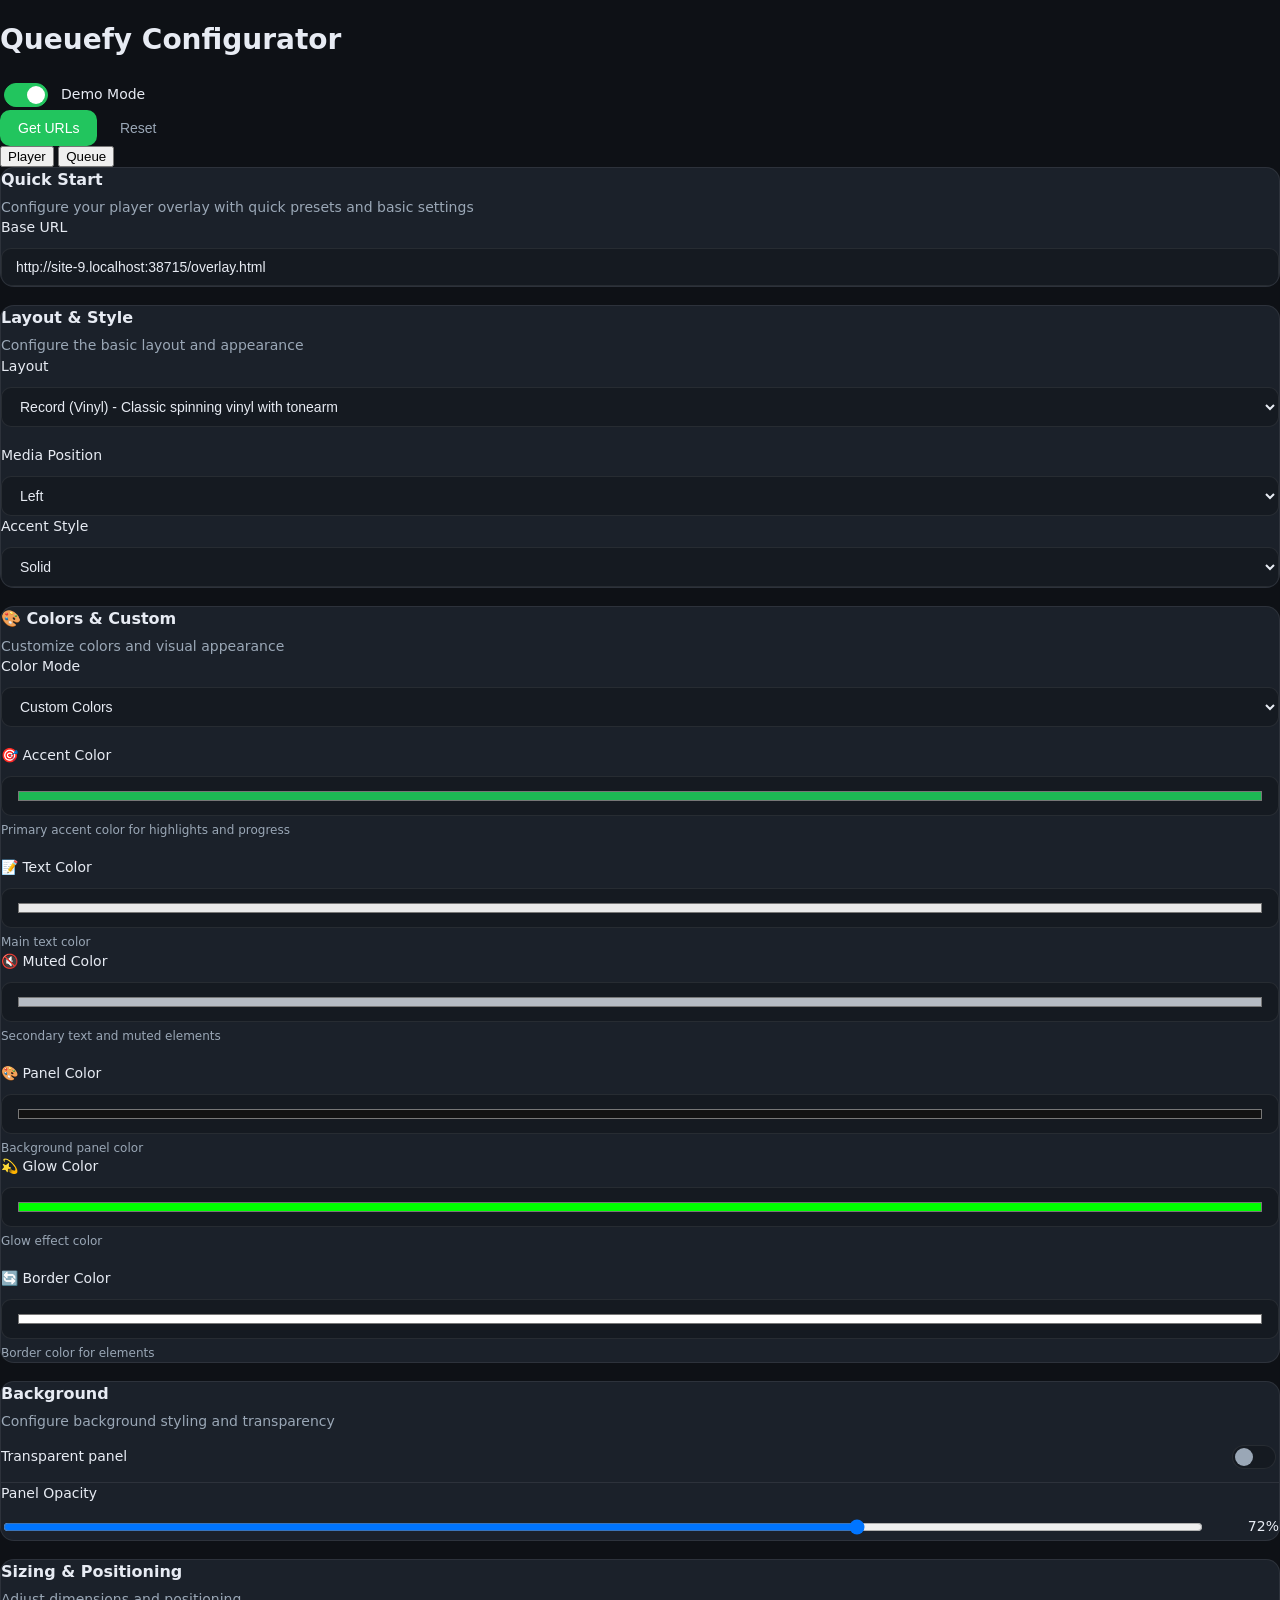
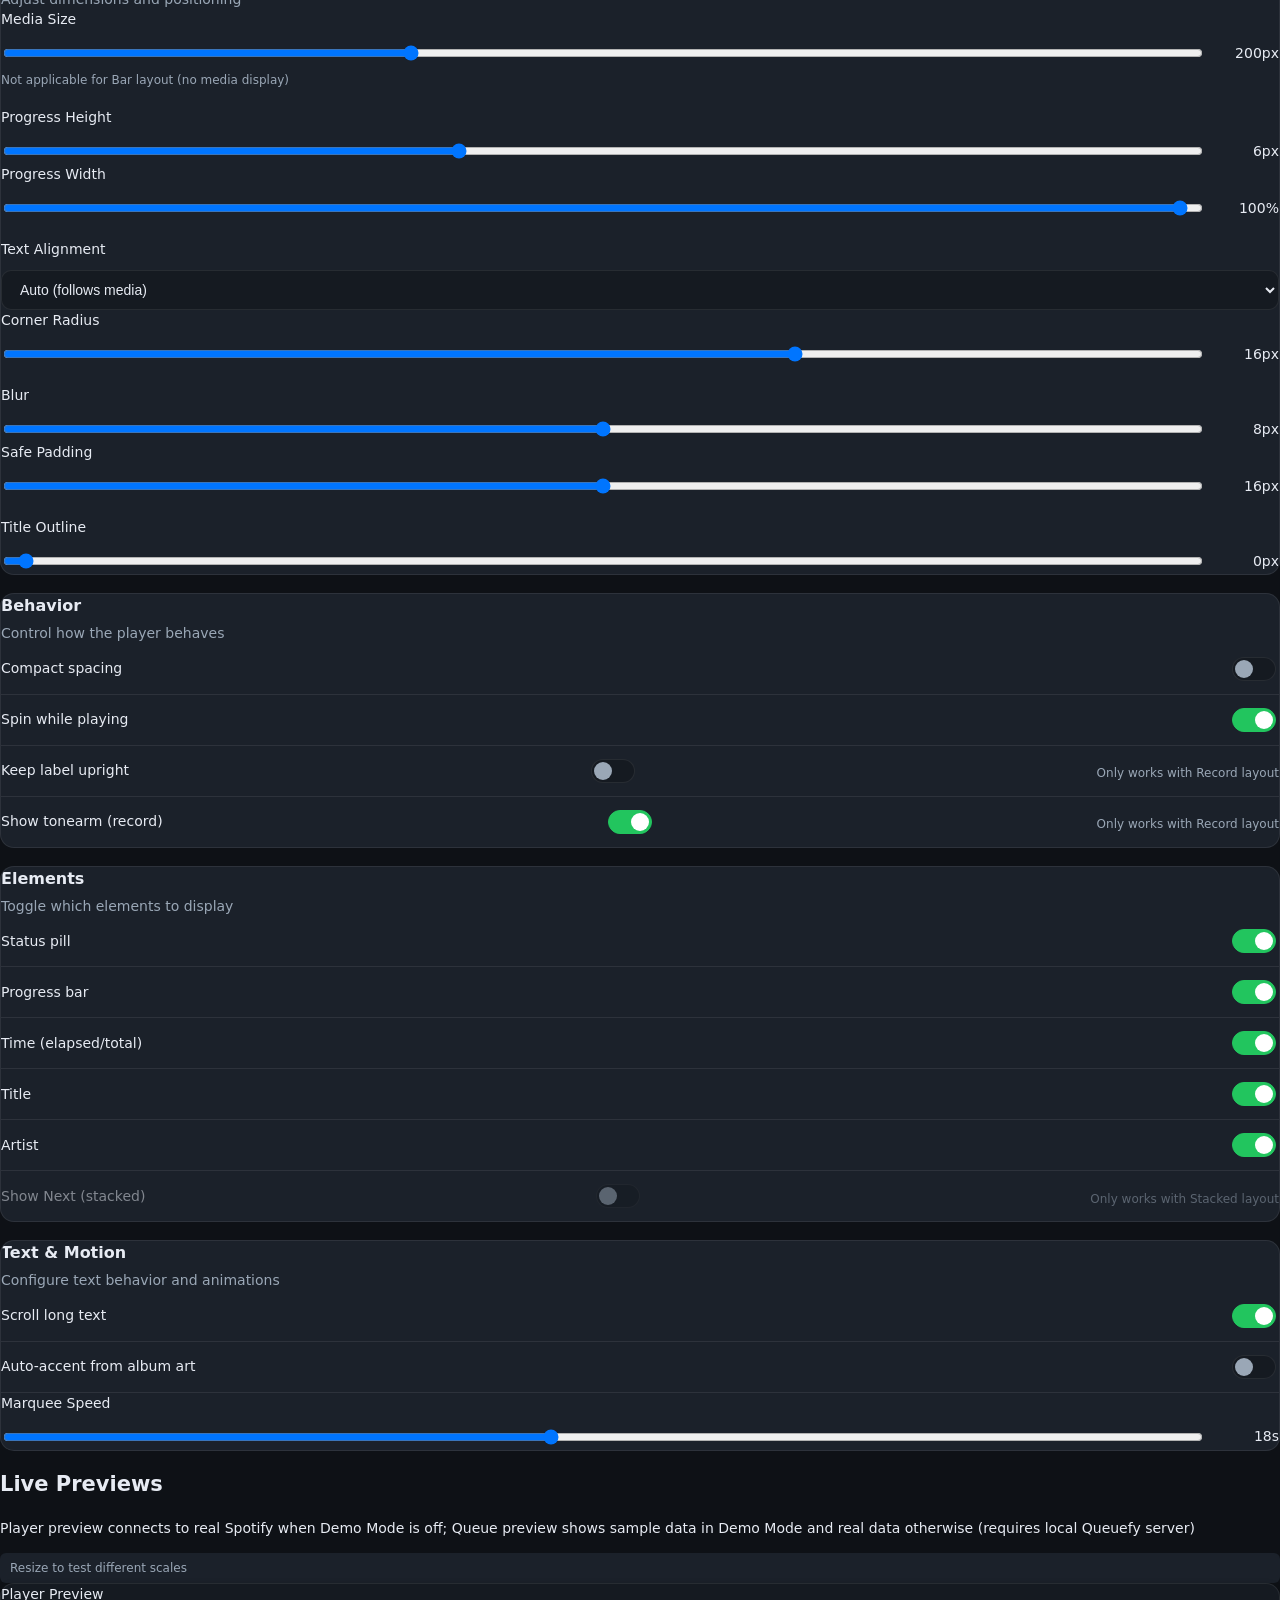
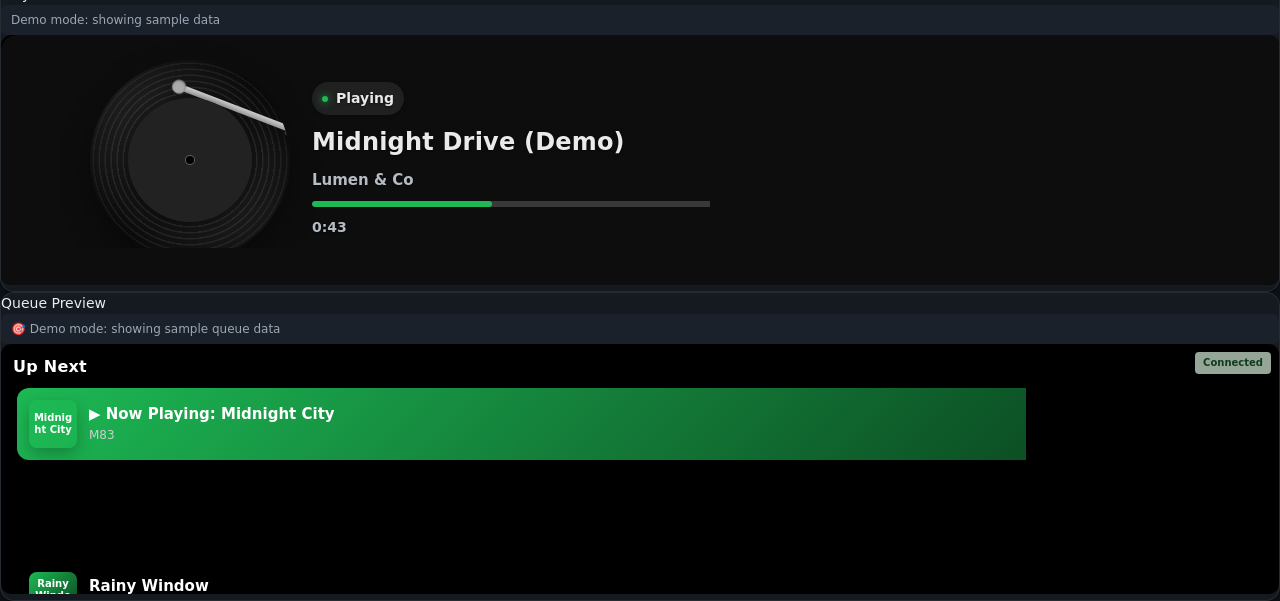
==== commit 910f3b82: "updates for streambot" ====
--- a/config.html
+++ b/config.html
@@ -1315,4 +1315,5 @@
      }
   </script>
 </body>
-</html> +</html> 
+  
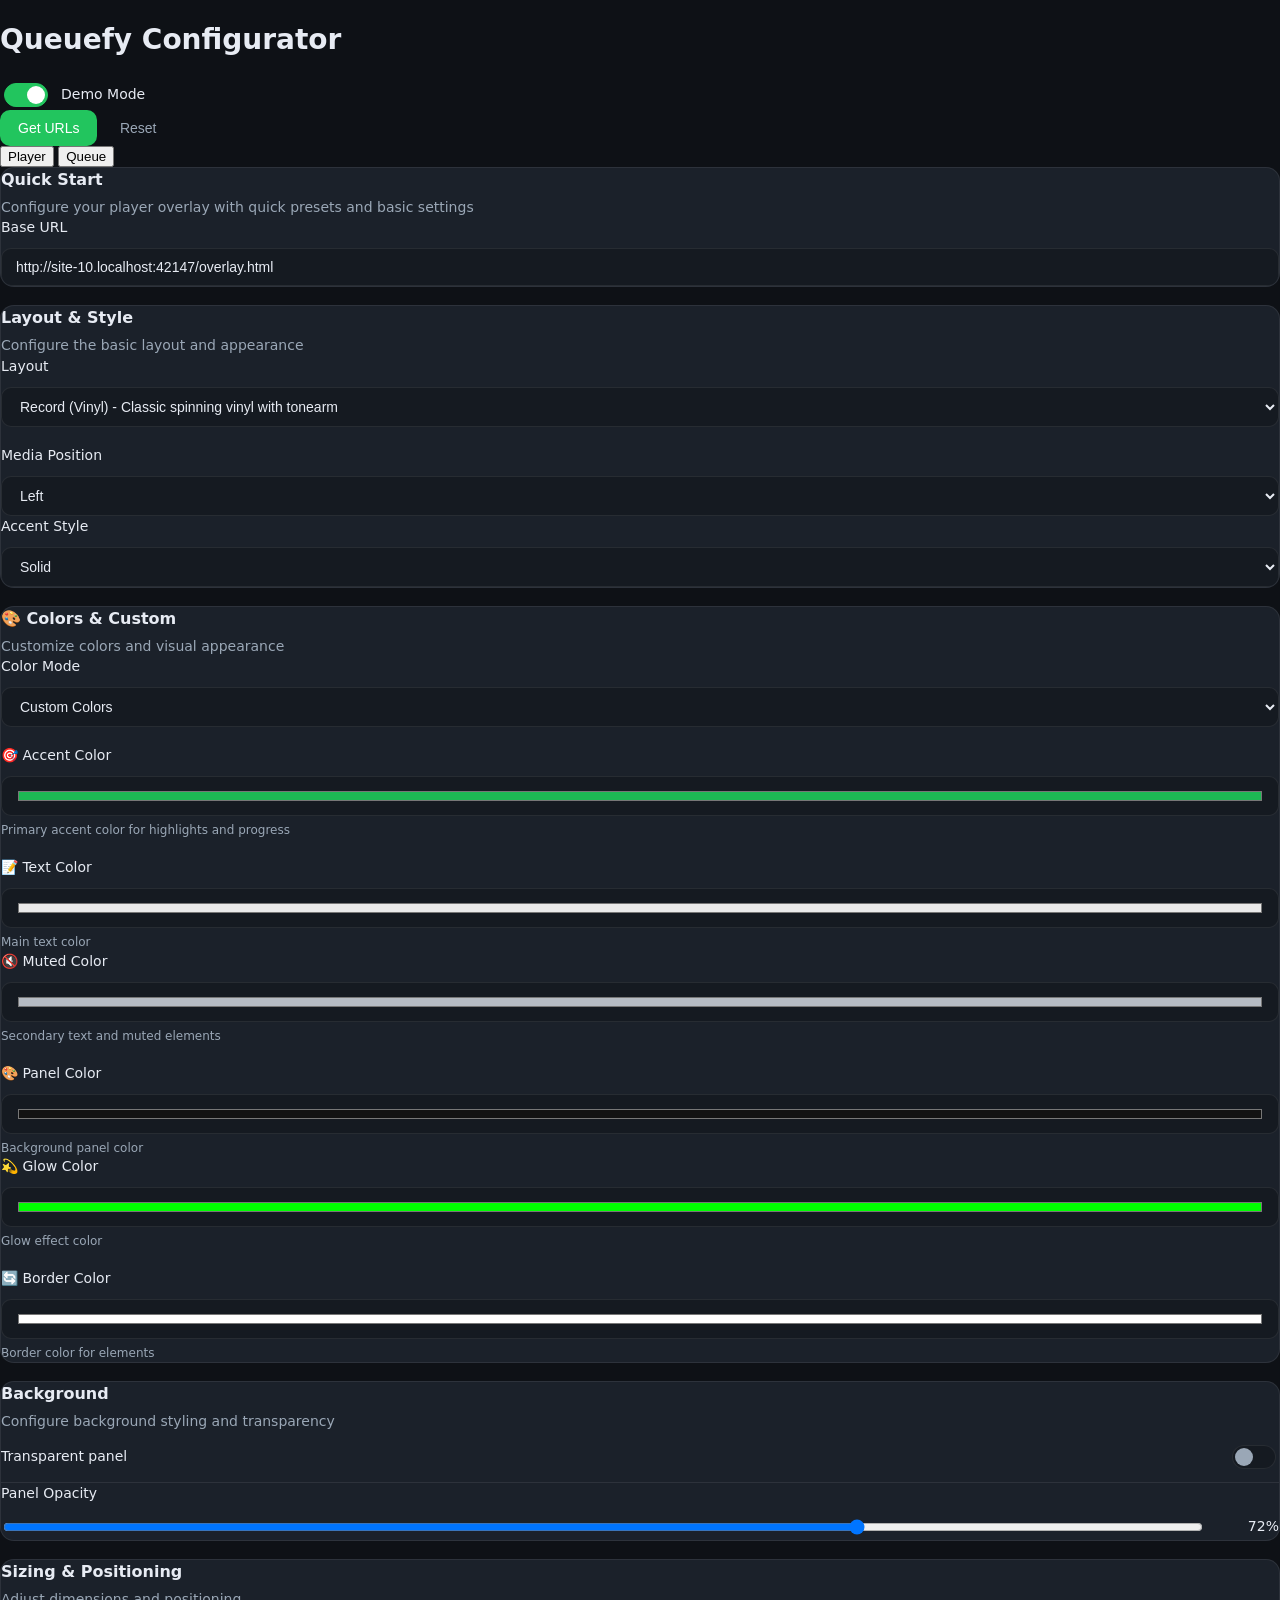
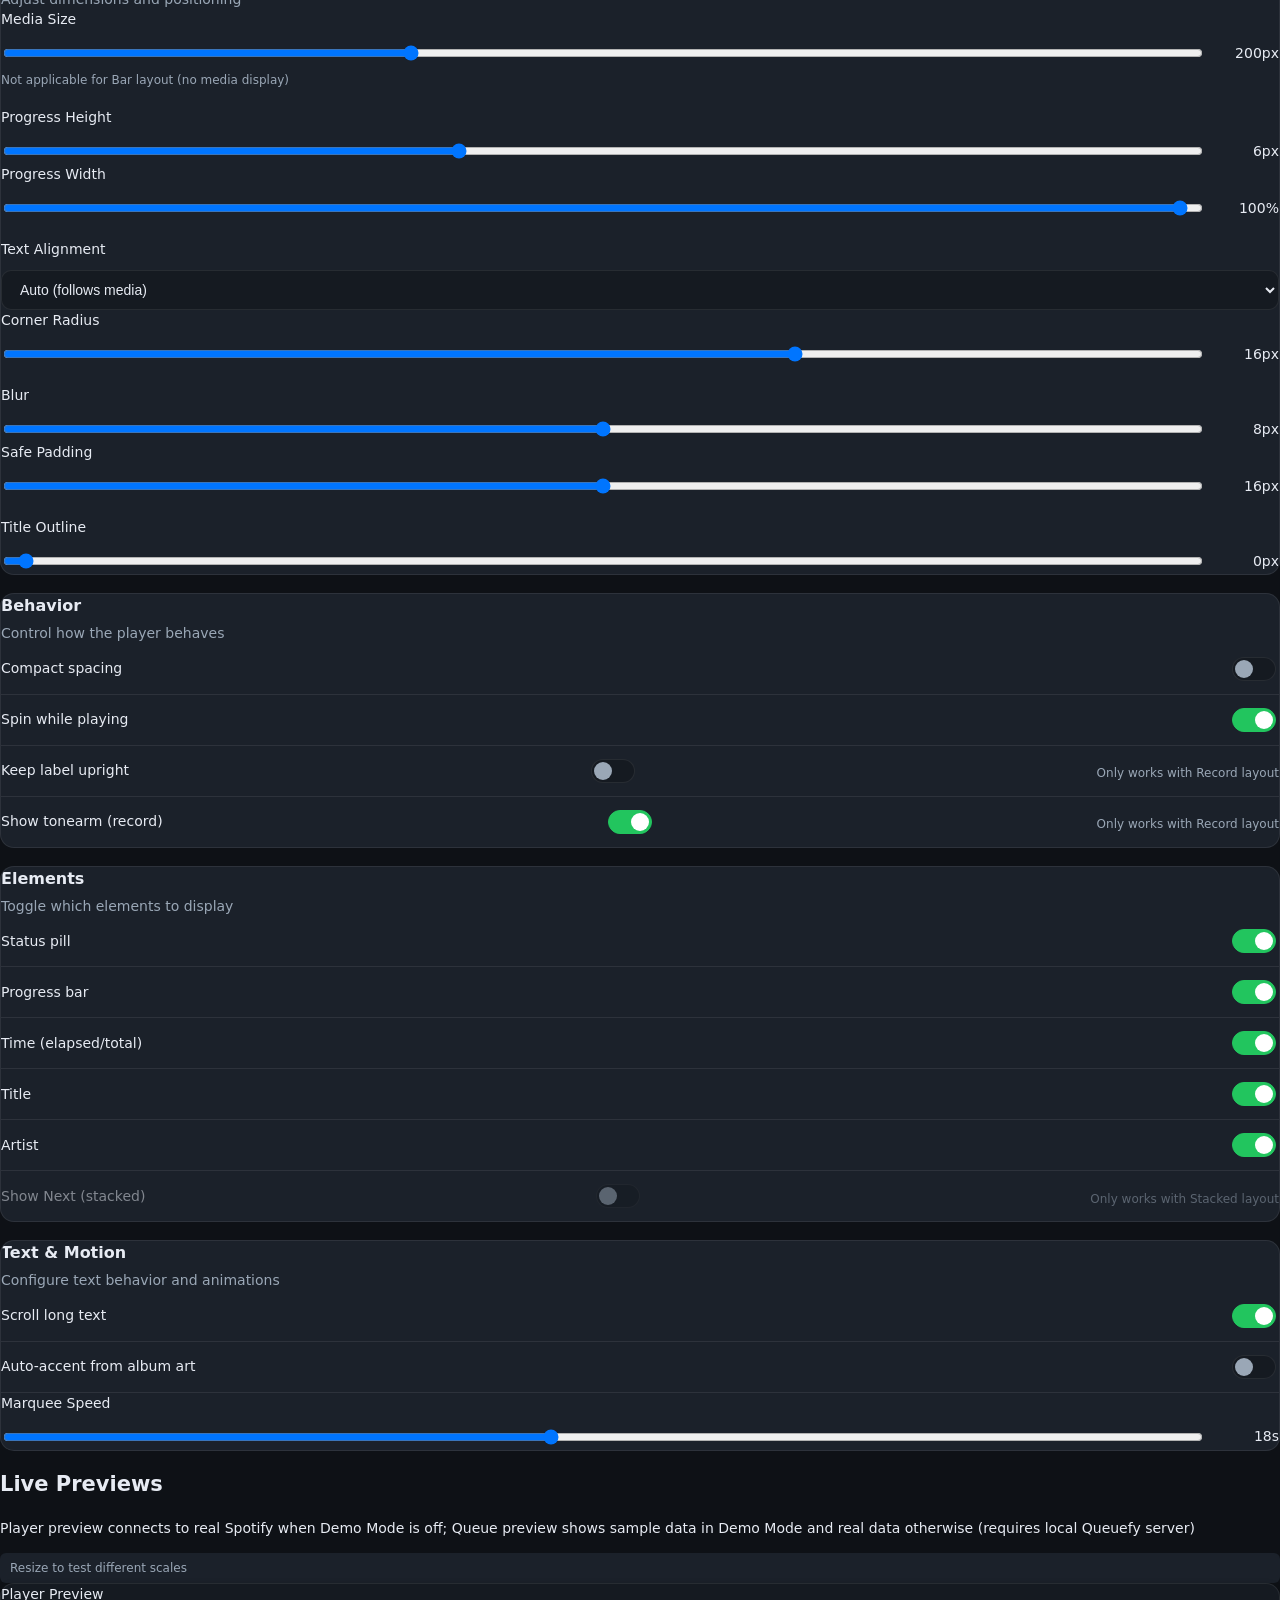
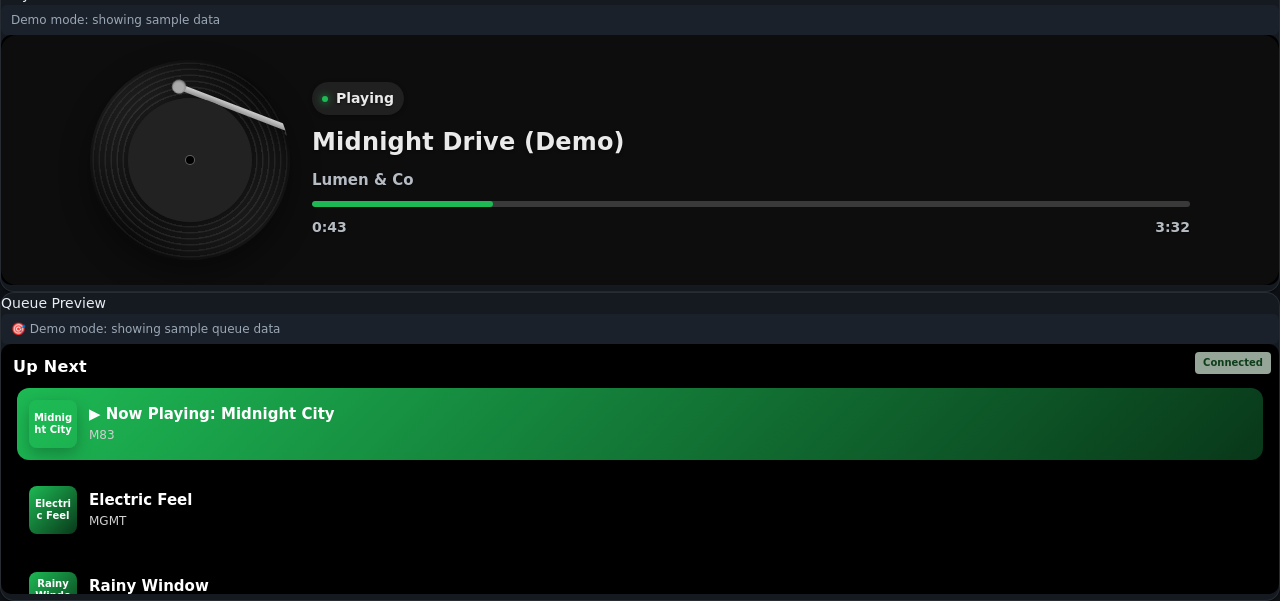
==== commit b8315ad6: "added streambot config to gen url" ====
--- a/config.html
+++ b/config.html
@@ -329,16 +329,48 @@
                   </select>
                 </div>
               </div>
+            </div>
+
+            <div class="card">
+              <h2 class="card__title">🔌 Streamer.bot Connection</h2>
+              <p class="card__desc">Configure WebSocket connection to Streamer.bot for real-time queue updates</p>
               <div class="form-row">
                 <div class="field">
-                  <label for="ws">WebSocket URL</label>
+                  <label for="sbHost">Host</label>
+                  <input id="sbHost" placeholder="127.0.0.1" value="127.0.0.1">
+                  <div class="help">Streamer.bot WebSocket server host (usually 127.0.0.1)</div>
+                </div>
+                <div class="field">
+                  <label for="sbPort">Port</label>
+                  <input id="sbPort" type="number" min="1" max="65535" placeholder="8080" value="8080">
+                  <div class="help">Streamer.bot WebSocket server port (usually 8080)</div>
+                </div>
+              </div>
+              <div class="form-row">
+                <div class="field">
+                  <label for="sbSsl">Use SSL</label>
+                  <select id="sbSsl">
+                    <option value="0">No (ws://)</option>
+                    <option value="1">Yes (wss://)</option>
+                  </select>
+                  <div class="help">Enable if Streamer.bot WebSocket server uses SSL</div>
+                </div>
+                <div class="field">
+                  <label for="eventType">Event Type</label>
+                  <input id="eventType" placeholder="queue:update" value="queue:update">
+                  <div class="help">Event type to listen for from Streamer.bot</div>
+                </div>
+              </div>
+              <div class="form-row">
+                <div class="field">
+                  <label for="ws">Legacy WebSocket URL</label>
                   <input id="ws" placeholder="ws://localhost:5173" value="ws://localhost:5173">
-                  <div class="help">Default: ws://localhost:5173 - connects to your local Queuefy server</div>
+                  <div class="help">Legacy: ws://localhost:5173 - for old Queuefy server (deprecated)</div>
                 </div>
                 <div class="field">
                   <label for="pollMs">Poll Interval (ms)</label>
                   <input id="pollMs" type="number" min="3000" value="15000">
-                  <div class="help">HTTP fallback interval if WebSocket fails</div>
+                  <div class="help">HTTP fallback interval if WebSocket fails (legacy)</div>
                 </div>
               </div>
             </div>
@@ -525,11 +557,15 @@
       ">
         <h3 style="margin: 0 0 var(--space-2) 0; color: var(--text); font-size: var(--fs-16); font-weight: 600;">How to Use</h3>
         <ol style="margin: 0; padding-left: 20px; line-height: 1.6; color: var(--muted); font-size: var(--fs-14);">
-          <li>Run Queuefy app on your streaming PC</li>
+          <li>Configure Streamer.bot WebSocket server (Settings → WebSocket Server)</li>
+          <li>Set up Streamer.bot actions to send queue updates</li>
           <li>Add Player URL to OBS as a Browser Source</li>
           <li>Add Queue URL to OBS as a Browser Source</li>
           <li>Use chat commands (!sr, !queue, !song, !skip) to test</li>
         </ol>
+        <div style="margin-top: var(--space-3); padding: var(--space-3); background: var(--panel-1); border-radius: 6px; border-left: 3px solid var(--accent);">
+          <strong>💡 Streamer.bot Setup:</strong> The Queue URL now includes WebSocket connection parameters. Make sure Streamer.bot is running with WebSocket Server enabled on the configured host/port.
+        </div>
       </div>
     </div>
   </div>
@@ -555,7 +591,9 @@
         transparent: $('transparent'), panelAlpha: $('panelAlpha'), panelColor: $('panelColor'),
         
         // Queue elements
-        queueMax: $('queueMax'), showArtists: $('showArtists'), ws: $('ws'), pollMs: $('pollMs'),
+        queueMax: $('queueMax'), showArtists: $('showArtists'), 
+        sbHost: $('sbHost'), sbPort: $('sbPort'), sbSsl: $('sbSsl'), eventType: $('eventType'),
+        ws: $('ws'), pollMs: $('pollMs'),
         queueColorMode: $('queueColorMode'), queueAccent: $('queueAccent'), queueText: $('queueText'), queueMuted: $('queueMuted'), queueCard: $('queueCard'), queueGlowColor: $('queueGlowColor'), queueBorderColor: $('queueBorderColor'), queueBackgroundType: $('queueBackgroundType'),
         queueLayout: $('queueLayout'), queueRadius: $('queueRadius'), queueShadow: $('queueShadow'), queueGap: $('queueGap'), queueSliderHeight: $('queueSliderHeight'),
         
@@ -651,6 +689,10 @@
         // Queue state
         queueMax: els.queueMax?.value || '5',
         showArtists: els.showArtists?.value || 'true',
+        sbHost: els.sbHost?.value || '127.0.0.1',
+        sbPort: els.sbPort?.value || '8080',
+        sbSsl: els.sbSsl?.value || '0',
+        eventType: els.eventType?.value || 'queue:update',
         ws: els.ws?.value || 'ws://localhost:5173',
         pollMs: els.pollMs?.value || '15000',
   
@@ -744,6 +786,12 @@
        u.pathname = u.pathname.replace(/overlay\.html$/,'queue.html');
        const q = new URLSearchParams();
        
+       // Streamer.bot connection params
+       if(s.sbHost && s.sbHost !== '127.0.0.1') q.set('sb_host', s.sbHost);
+       if(s.sbPort && s.sbPort !== '8080') q.set('sb_port', s.sbPort);
+       if(s.sbSsl && s.sbSsl !== '0') q.set('sb_ssl', s.sbSsl);
+       if(s.eventType && s.eventType !== 'queue:update') q.set('event_type', s.eventType);
+       
        // Behavior params
        if(s.queueMax && s.queueMax !== '5') q.set('queueMax', s.queueMax);
        if(s.showArtists === 'false') q.set('showArtists', 'false');
@@ -990,6 +1038,12 @@
          
          // Always include demo mode for preview
          queuePreviewParams.set('demo', 'true');
+         
+         // Apply Streamer.bot connection params to preview
+         if(s.sbHost && s.sbHost !== '127.0.0.1') queuePreviewParams.set('sb_host', s.sbHost);
+         if(s.sbPort && s.sbPort !== '8080') queuePreviewParams.set('sb_port', s.sbPort);
+         if(s.sbSsl && s.sbSsl !== '0') queuePreviewParams.set('sb_ssl', s.sbSsl);
+         if(s.eventType && s.eventType !== 'queue:update') queuePreviewParams.set('event_type', s.eventType);
          
          // Apply current queue settings to preview
          if(s.queueMax && s.queueMax !== '5') queuePreviewParams.set('queueMax', s.queueMax);
@@ -1135,7 +1189,7 @@
          if(!n) continue;
          if(n.tagName === 'INPUT' || n.tagName === 'SELECT') { 
            // Special handling for queue-specific elements to avoid player preview conflicts
-           if (k.startsWith('queue')) {
+           if (k.startsWith('queue') || k.startsWith('sb') || k === 'eventType') {
              n.addEventListener('input', updateQueueOnly);
              n.addEventListener('change', updateQueueOnly);
            } else {
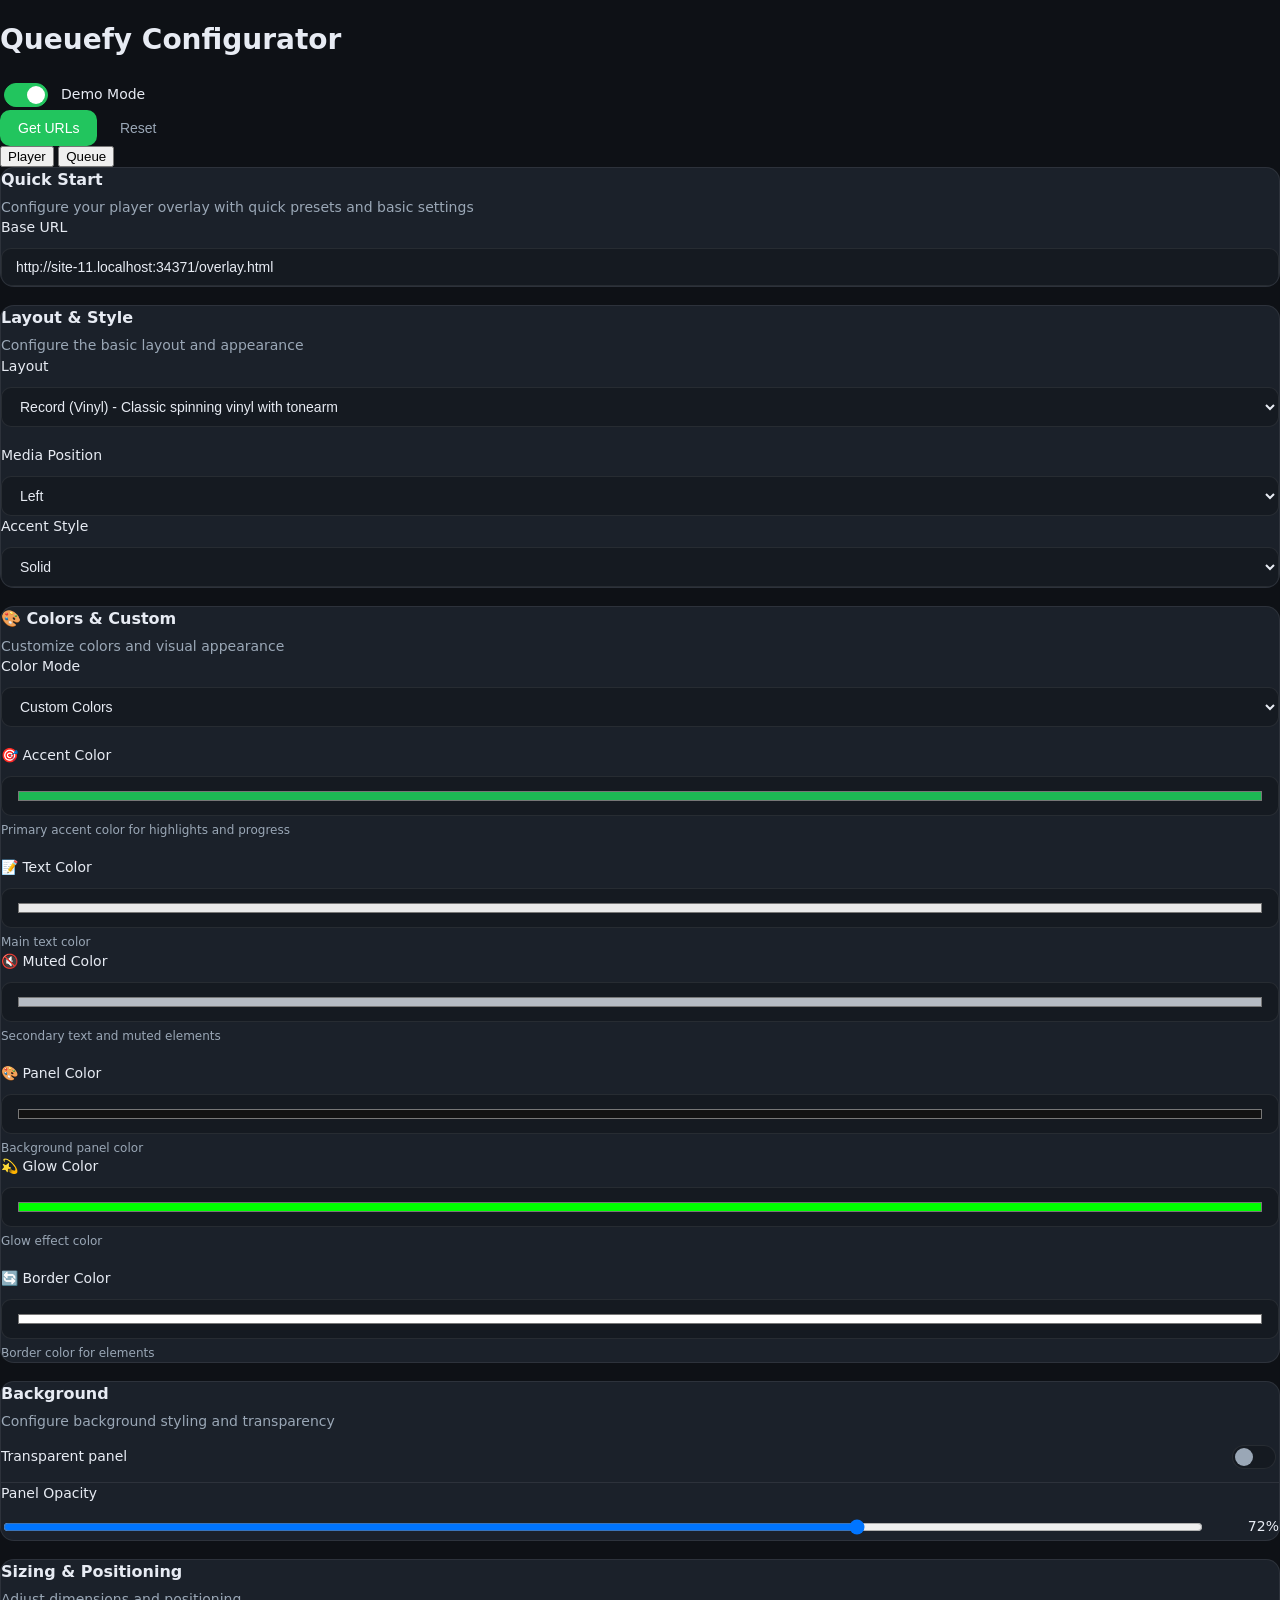
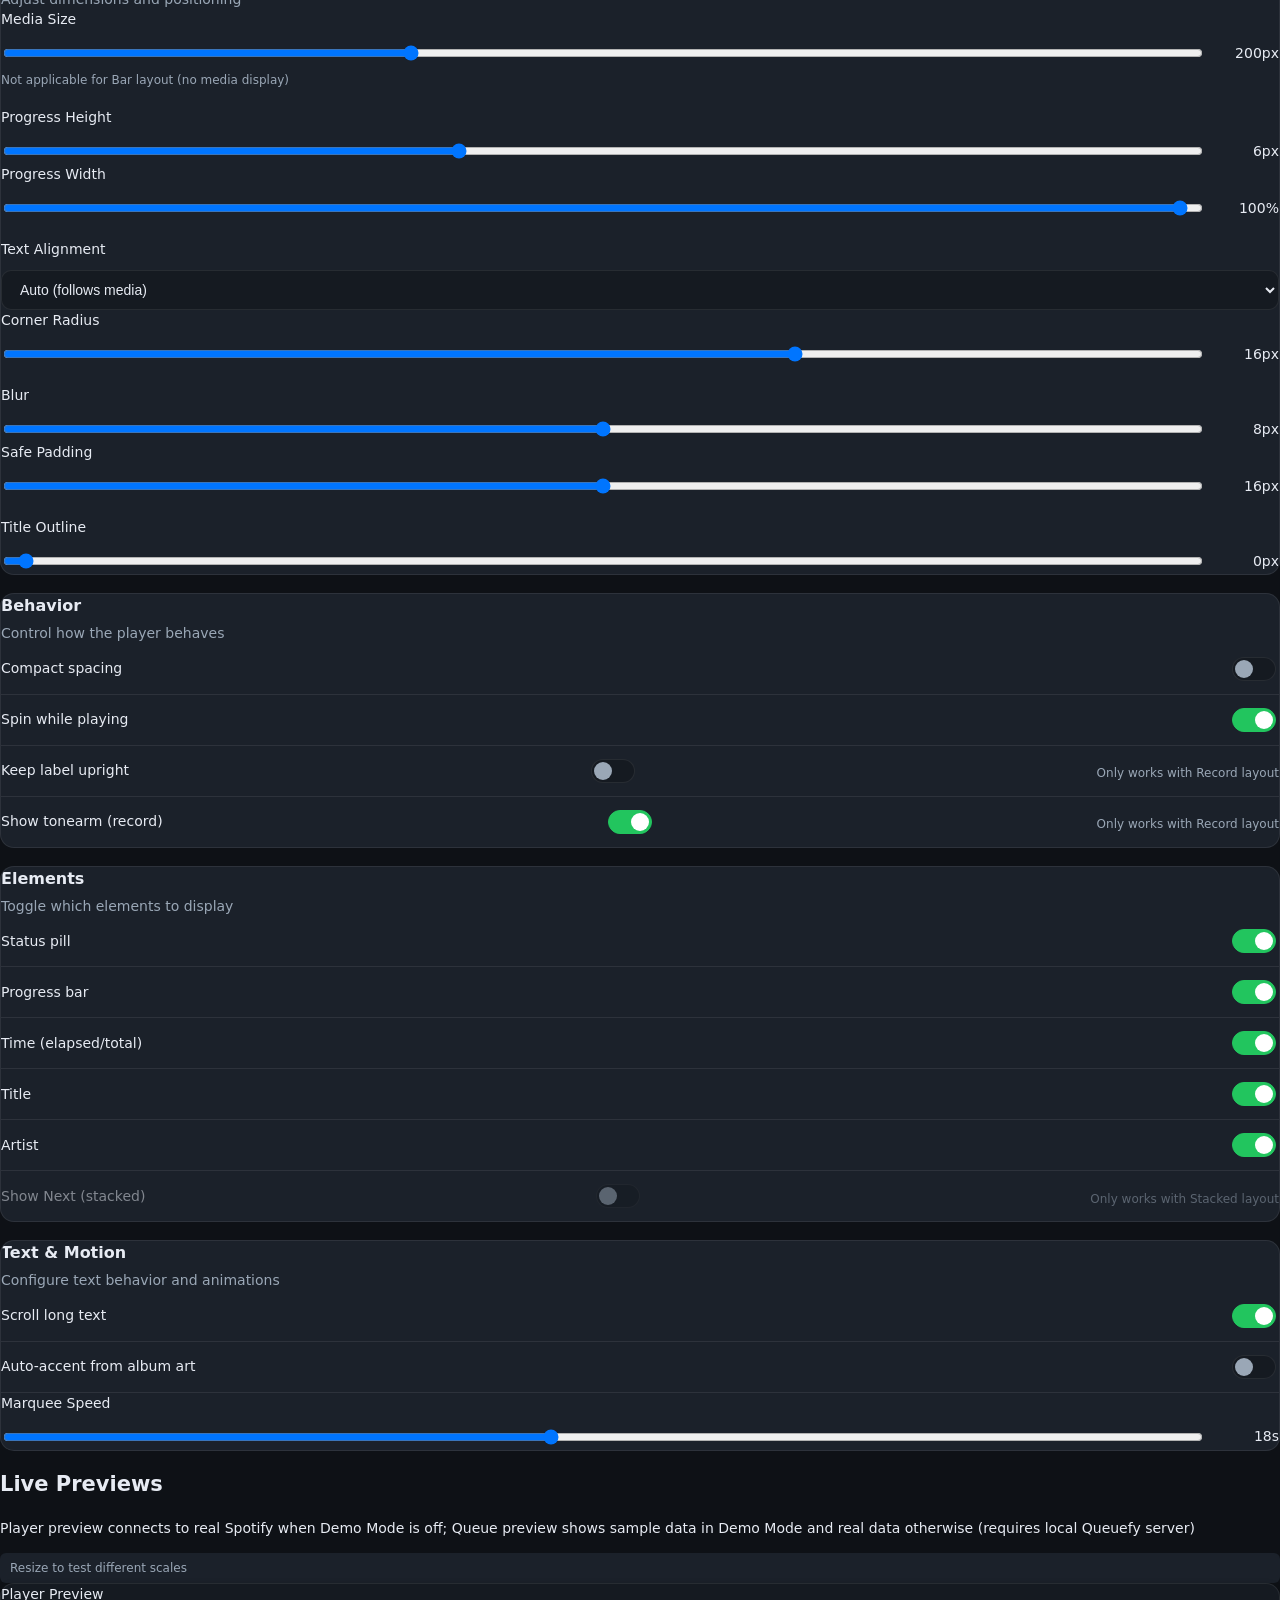
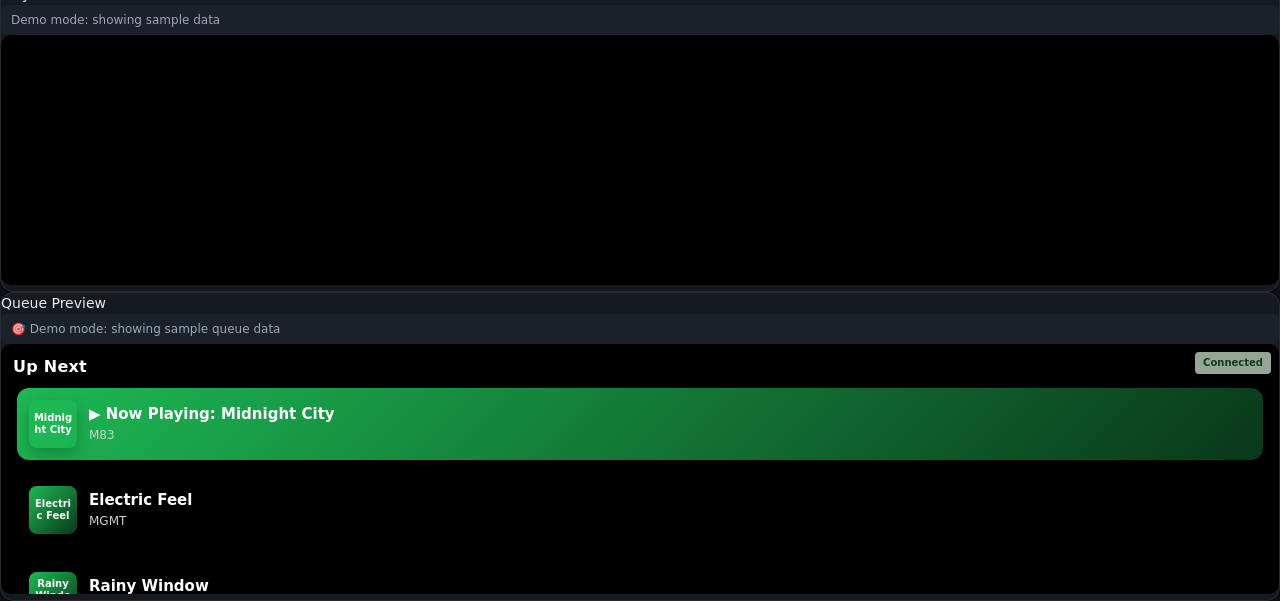
==== commit d177ddbf: "added streambot config to gen url" ====
--- a/config.html
+++ b/config.html
@@ -786,11 +786,18 @@
        u.pathname = u.pathname.replace(/overlay\.html$/,'queue.html');
        const q = new URLSearchParams();
        
-       // Streamer.bot connection params
-       if(s.sbHost && s.sbHost !== '127.0.0.1') q.set('sb_host', s.sbHost);
-       if(s.sbPort && s.sbPort !== '8080') q.set('sb_port', s.sbPort);
-       if(s.sbSsl && s.sbSsl !== '0') q.set('sb_ssl', s.sbSsl);
-       if(s.eventType && s.eventType !== 'queue:update') q.set('event_type', s.eventType);
+       // Streamer.bot connection params - always include these
+       q.set('sb_host', s.sbHost || '127.0.0.1');
+       q.set('sb_port', s.sbPort || '8080');
+       q.set('sb_ssl', s.sbSsl || '0');
+       q.set('event_type', s.eventType || 'queue:update');
+       
+       console.log('Streamer.bot params added:', {
+         sb_host: s.sbHost || '127.0.0.1',
+         sb_port: s.sbPort || '8080',
+         sb_ssl: s.sbSsl || '0',
+         event_type: s.eventType || 'queue:update'
+       });
        
        // Behavior params
        if(s.queueMax && s.queueMax !== '5') q.set('queueMax', s.queueMax);
@@ -819,7 +826,9 @@
        if(s.queueGap && s.queueGap !== '6') q.set('gap', s.queueGap);
        if(s.queueSliderHeight && s.queueSliderHeight !== '400') q.set('sliderHeight', s.queueSliderHeight);
        
-       return u.origin + u.pathname + (q.toString() ? '?' + q.toString() : '');
+       const finalUrl = u.origin + u.pathname + (q.toString() ? '?' + q.toString() : '');
+       console.log('Final Queue URL built:', finalUrl);
+       return finalUrl;
      }
 
      // Render function
@@ -863,13 +872,12 @@
            '🔗 Live mode: connecting to Queuefy server (requires local server)';
        }
        
-       // Update player preview - always use demo data for preview
+       // Update player preview - respect demo mode setting
        if(els.preview) {
          if (playerUrl && playerUrl !== '') {
-           const previewUrl = playerUrl + (playerUrl.includes('?') ? '&' : '?') + 'demo=true&_t=' + Date.now();
+           const previewUrl = playerUrl + (playerUrl.includes('?') ? '&' : '?') + 'demo=' + (els.demo.checked ? 'true' : 'false') + '&_t=' + Date.now();
            console.log('Setting player preview URL:', previewUrl);
            
-           // Always use demo data for preview to ensure content shows
            els.preview.src = '';
            setTimeout(() => {
              els.preview.src = previewUrl;
@@ -881,7 +889,7 @@
            
            els.preview.src = '';
            setTimeout(() => {
-             els.preview.src = localOverlay + '?demo=true&_t=' + Date.now();
+             els.preview.src = localOverlay + '?demo=' + (els.demo.checked ? 'true' : 'false') + '&_t=' + Date.now();
            }, 10);
          }
        }
@@ -1039,11 +1047,11 @@
          // Always include demo mode for preview
          queuePreviewParams.set('demo', 'true');
          
-         // Apply Streamer.bot connection params to preview
-         if(s.sbHost && s.sbHost !== '127.0.0.1') queuePreviewParams.set('sb_host', s.sbHost);
-         if(s.sbPort && s.sbPort !== '8080') queuePreviewParams.set('sb_port', s.sbPort);
-         if(s.sbSsl && s.sbSsl !== '0') queuePreviewParams.set('sb_ssl', s.sbSsl);
-         if(s.eventType && s.eventType !== 'queue:update') queuePreviewParams.set('event_type', s.eventType);
+                   // Apply Streamer.bot connection params to preview - always include these
+          queuePreviewParams.set('sb_host', s.sbHost || '127.0.0.1');
+          queuePreviewParams.set('sb_port', s.sbPort || '8080');
+          queuePreviewParams.set('sb_ssl', s.sbSsl || '0');
+          queuePreviewParams.set('event_type', s.eventType || 'queue:update');
          
          // Apply current queue settings to preview
          if(s.queueMax && s.queueMax !== '5') queuePreviewParams.set('queueMax', s.queueMax);
@@ -1323,6 +1331,11 @@
          toggleQueueColorsBlock();
        }
        
+       // Demo mode toggle - refresh preview when changed
+       if(els.demo) {
+         els.demo.addEventListener('change', render);
+       }
+       
        // Layout change handler
        if(els.layout) {
          els.layout.addEventListener('change', updateLayoutSpecificOptions);
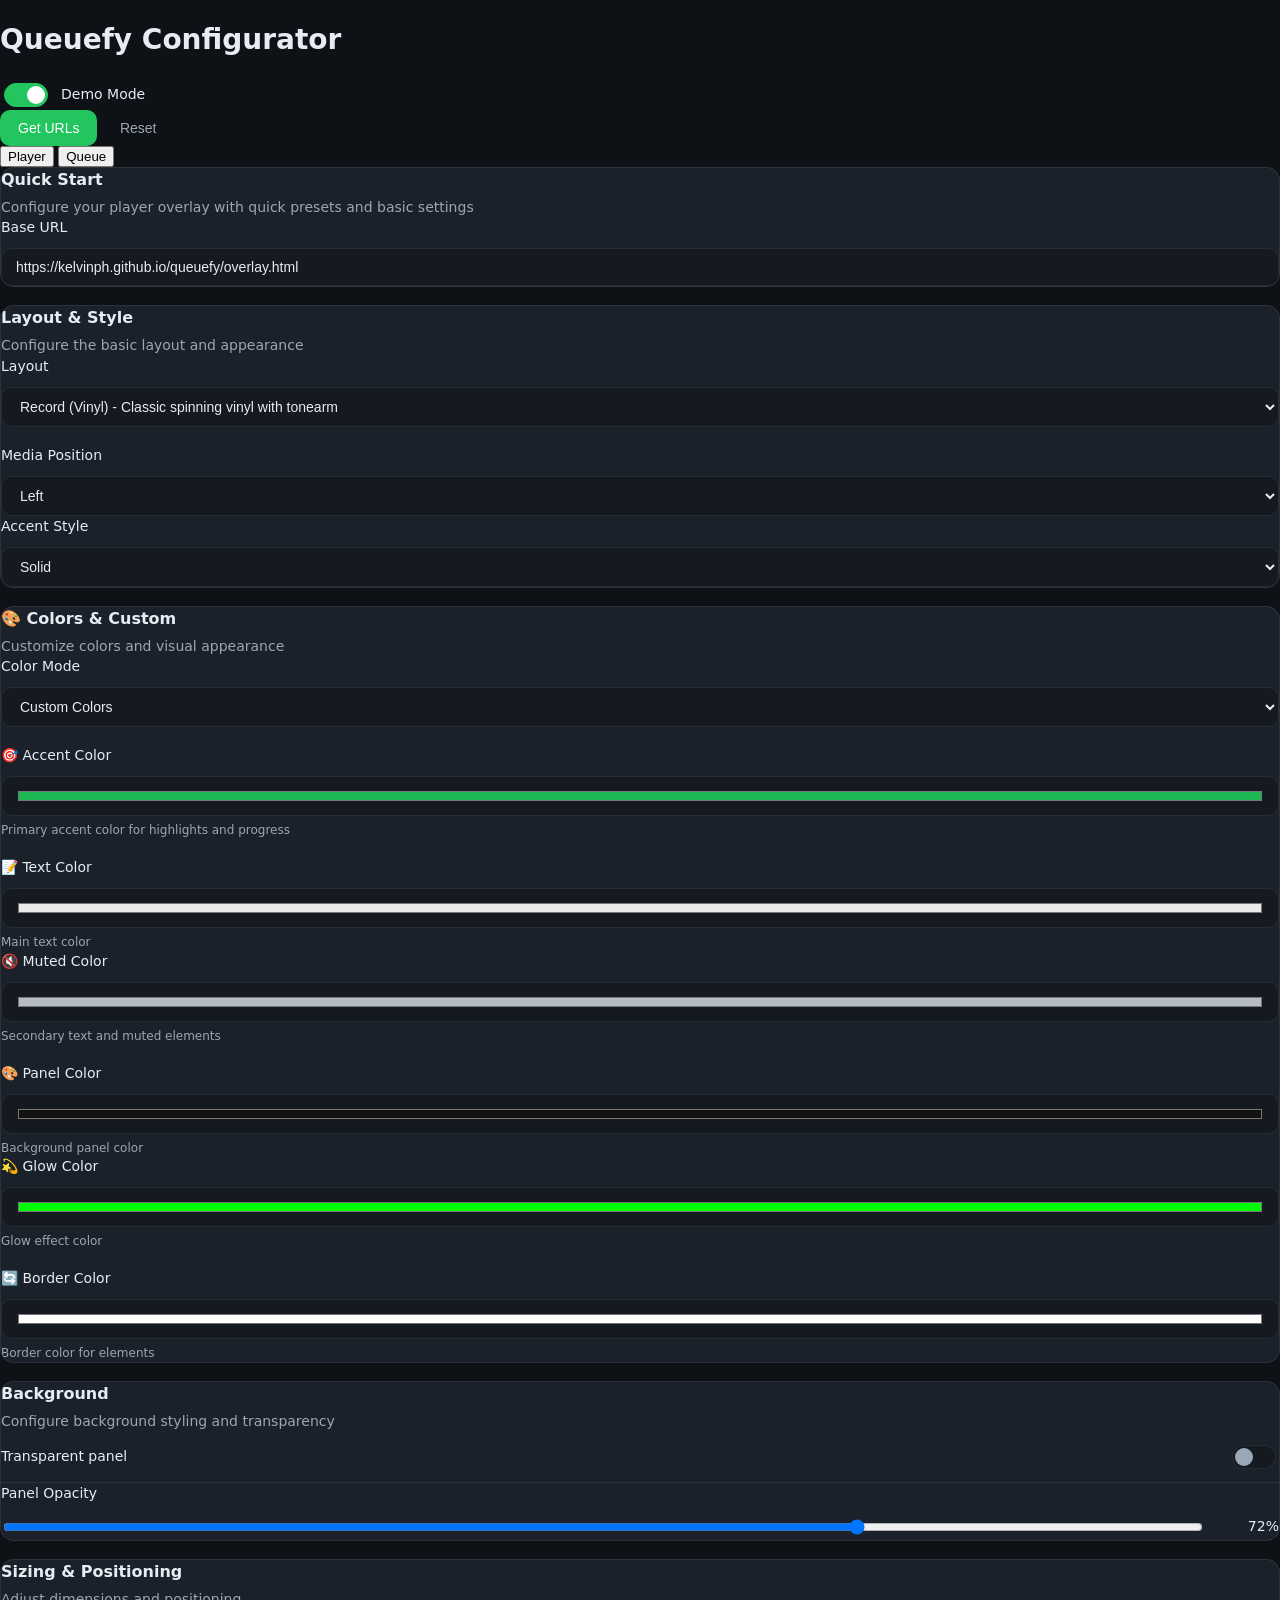
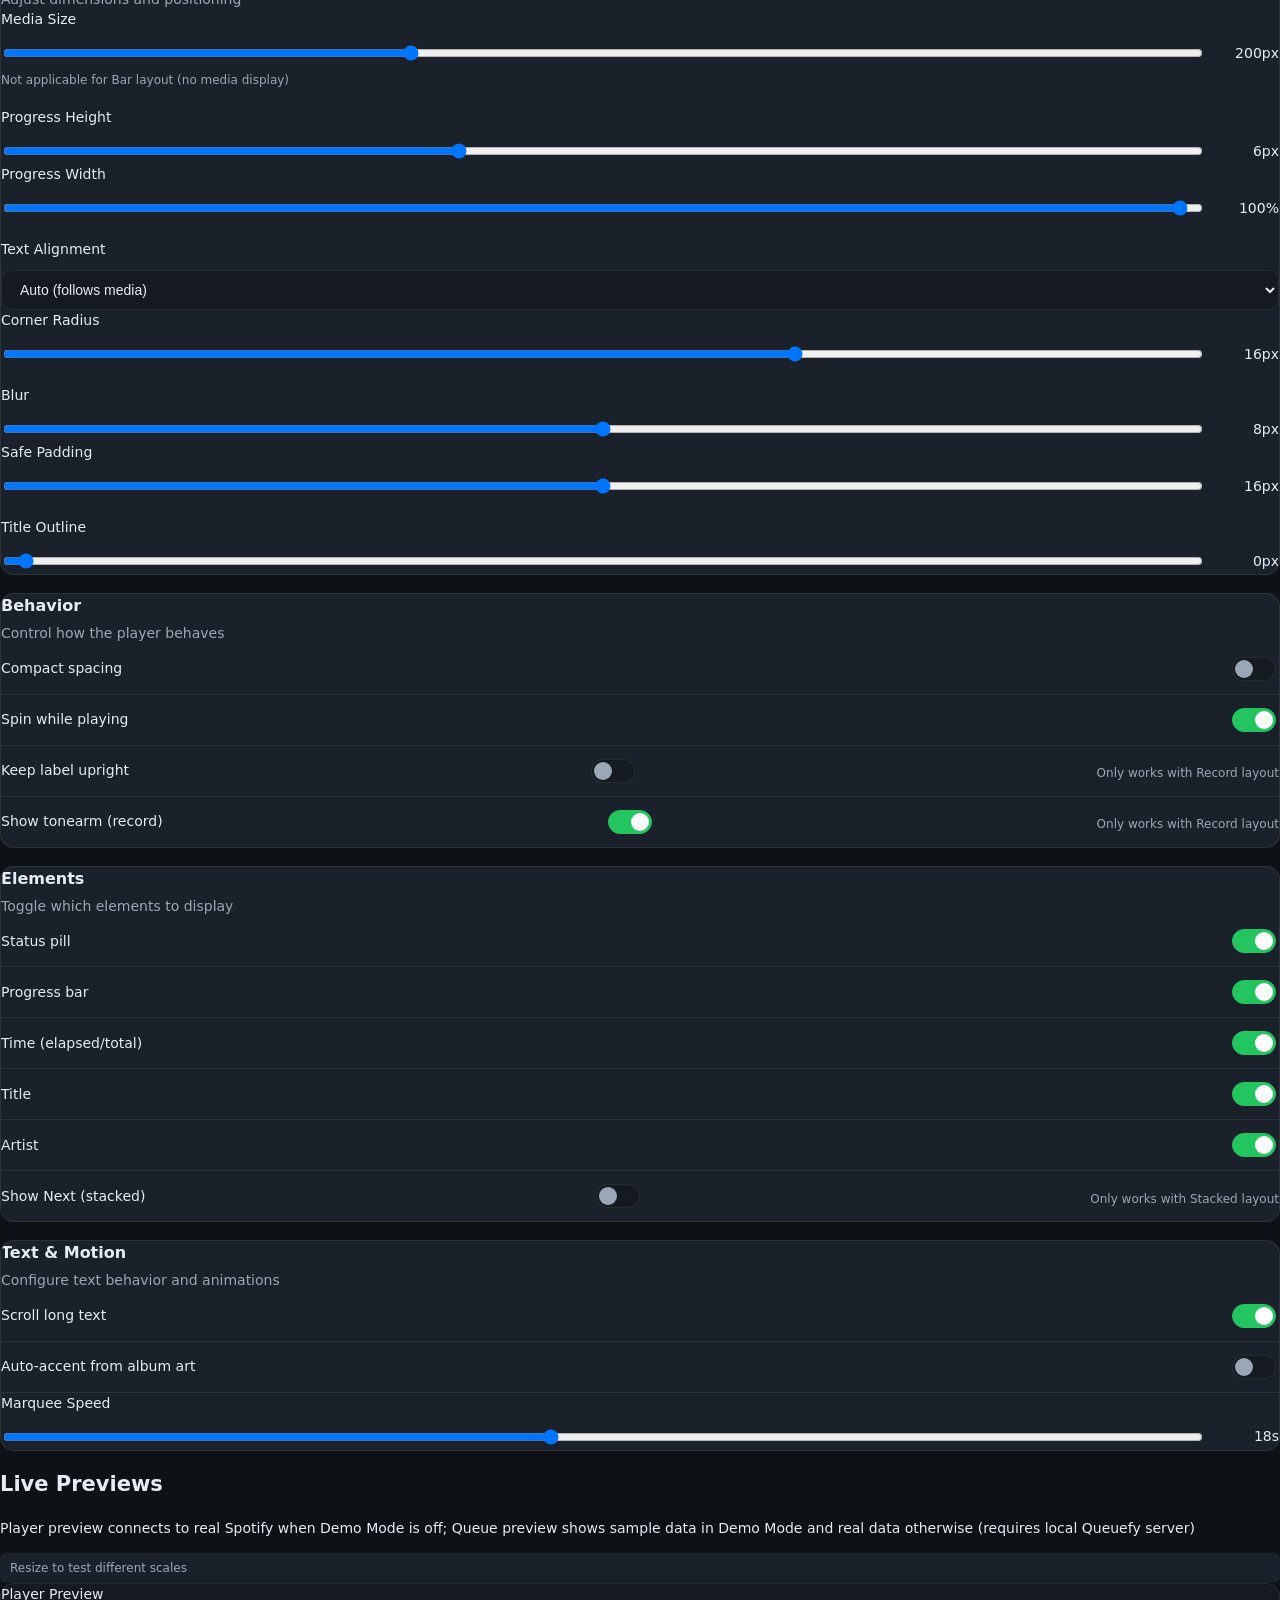
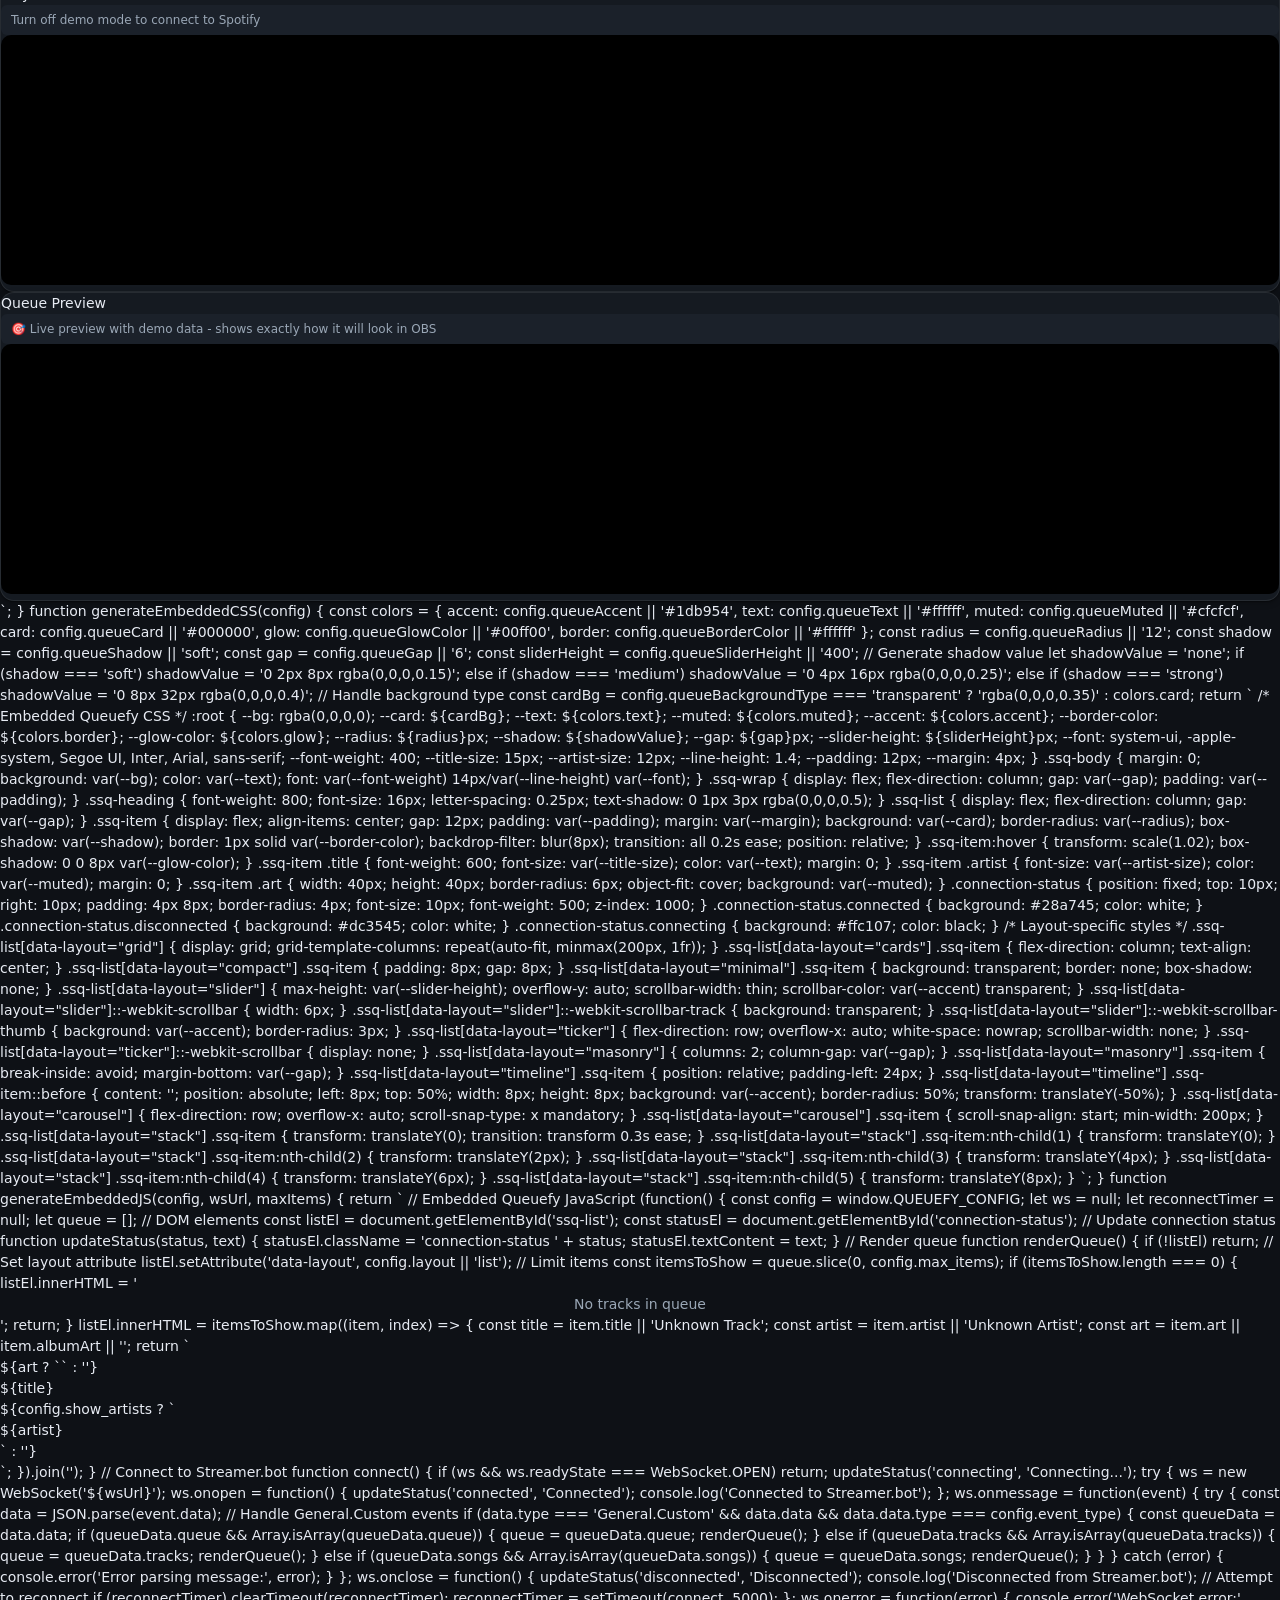
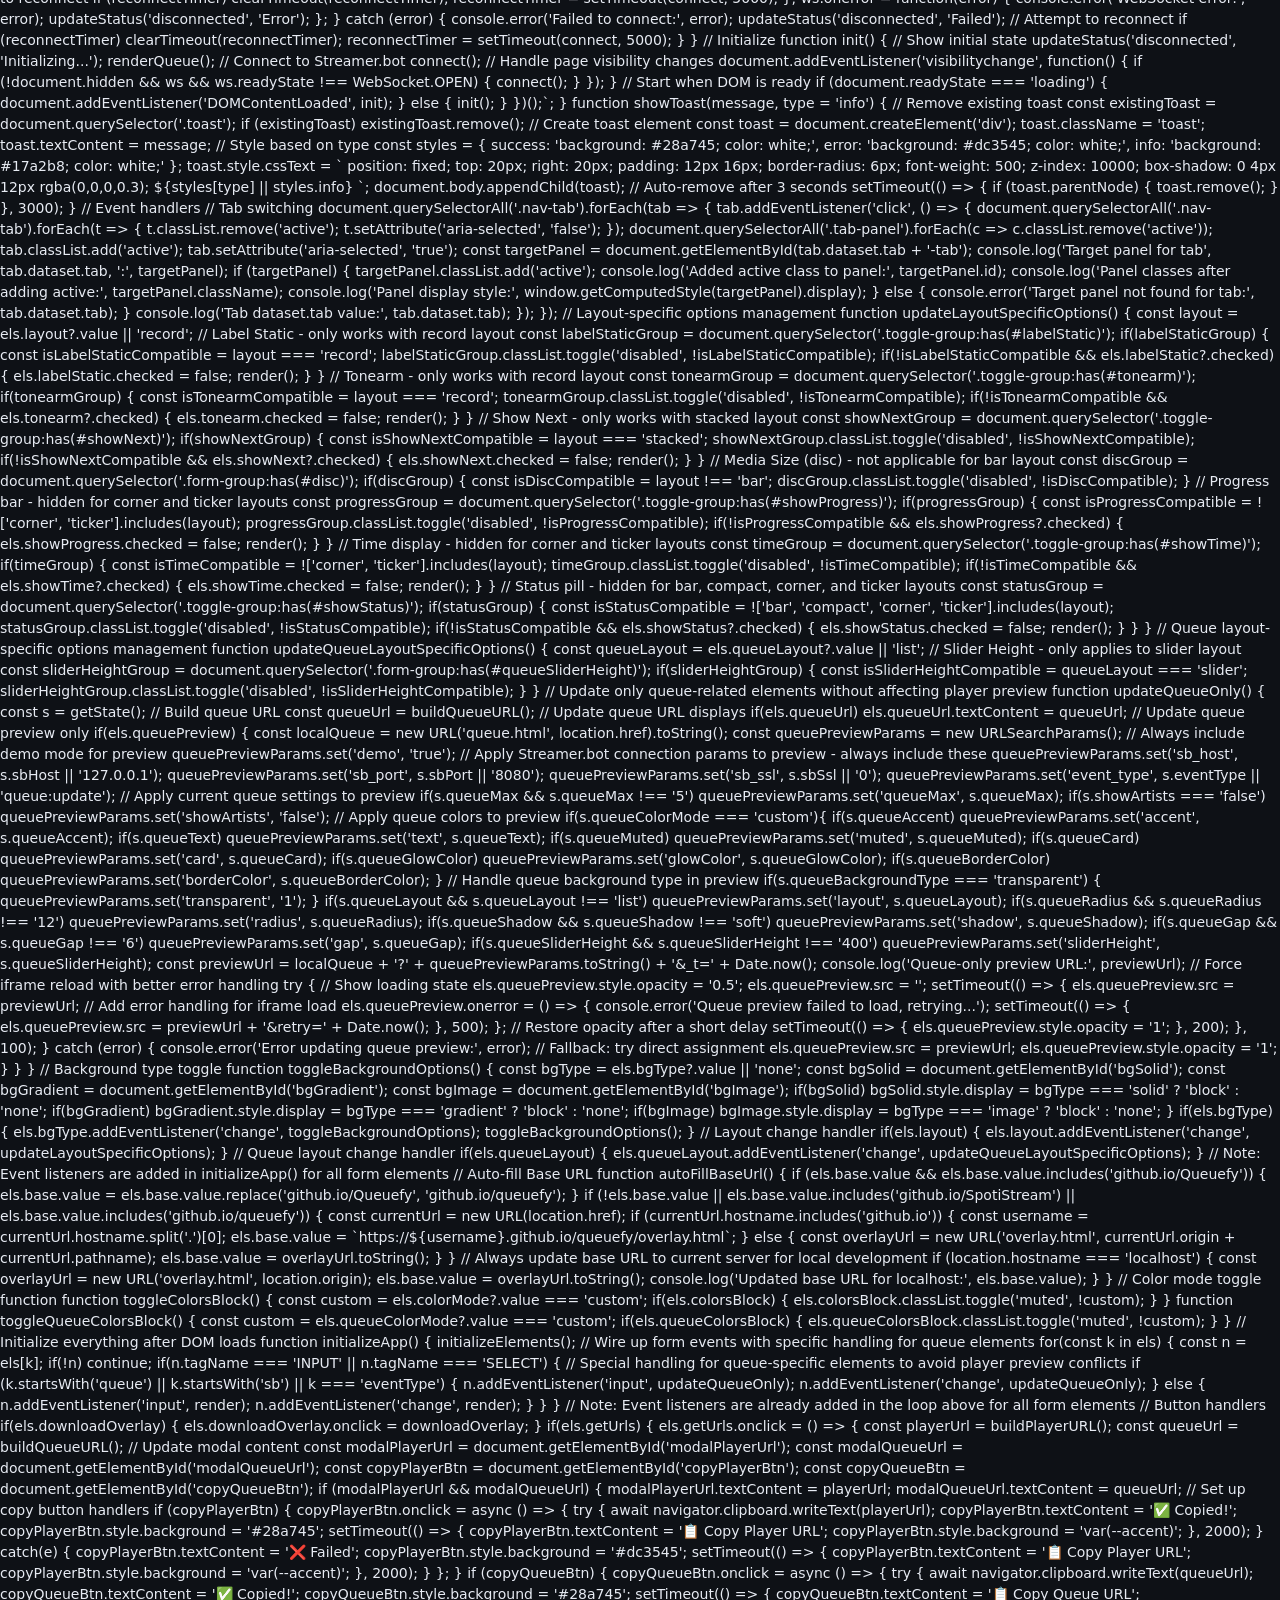
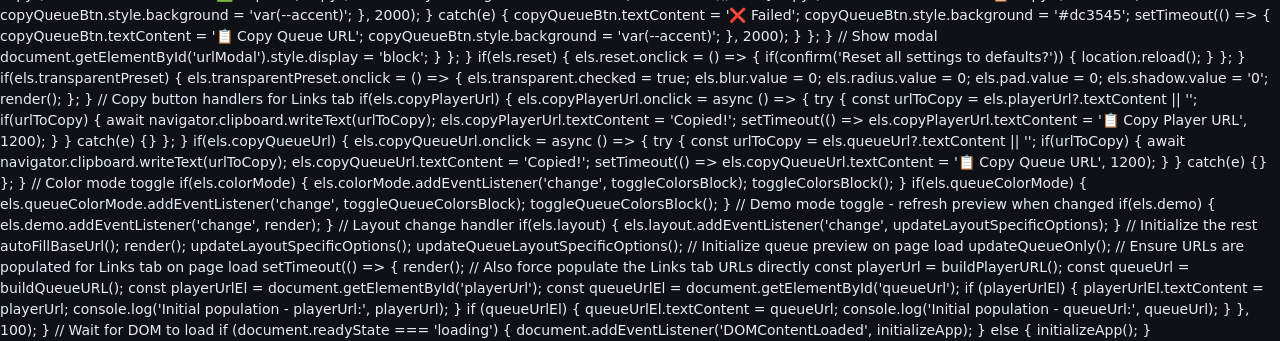
==== commit 6ce704e9: "added streambot config to gen url" ====
--- a/config.html
+++ b/config.html
@@ -327,6 +327,14 @@
                     <option value="true">Yes</option>
                     <option value="false">No</option>
                   </select>
+                </div>
+              </div>
+              <div class="form-row">
+                <div class="field">
+                  <button id="downloadOverlay" class="btn btn--primary" style="width: 100%; margin-top: 8px;">
+                    📥 Download queue.html
+                  </button>
+                  <div class="help">Exports your current look + SB settings into a single file.</div>
                 </div>
               </div>
             </div>
@@ -600,7 +608,7 @@
         // UI elements
         demo: $('demo'), url: $('url'), getUrls: $('getUrls'), reset: $('reset'), preview: $('preview'),
         colorsBlock: $('colorsBlock'), queuePreview: $('queuePreview'),
-        transparentPreset: $('transparentPreset')
+        transparentPreset: $('transparentPreset'), downloadOverlay: $('downloadOverlay')
       };
       
       console.log('Elements initialized successfully');
@@ -898,6 +906,562 @@
        // This prevents conflicts with player preview updates
      }
 
+     // Download overlay functionality
+     function downloadOverlay() {
+       const s = getState();
+       
+       // Validate required fields
+       if (!s.sbHost || !s.sbPort) {
+         showToast('❌ Please configure Streamer.bot host and port first', 'error');
+         return;
+       }
+       
+       // Disable button during export
+       const downloadBtn = document.getElementById('downloadOverlay');
+       const originalText = downloadBtn.textContent;
+       downloadBtn.disabled = true;
+       downloadBtn.textContent = '⏳ Exporting...';
+       
+       try {
+         // Generate the HTML content
+         const htmlContent = generateQueueHTML(s);
+         
+         // Create and download the file
+         const blob = new Blob([htmlContent], { type: 'text/html' });
+         const url = URL.createObjectURL(blob);
+         const a = document.createElement('a');
+         a.href = url;
+         a.download = 'queue.html';
+         document.body.appendChild(a);
+         a.click();
+         document.body.removeChild(a);
+         URL.revokeObjectURL(url);
+         
+         // Show success message
+         showToast('✅ Downloaded queue.html successfully!', 'success');
+       } catch (error) {
+         console.error('Error generating overlay:', error);
+         showToast('❌ Failed to generate overlay: ' + error.message, 'error');
+       } finally {
+         // Re-enable button
+         downloadBtn.disabled = false;
+         downloadBtn.textContent = originalText;
+       }
+     }
+     
+     function generateQueueHTML(config) {
+       // Sanitize user input to prevent HTML/JS injection
+       const sanitize = (str) => {
+         if (typeof str !== 'string') return str;
+         return str
+           .replace(/&/g, '&amp;')
+           .replace(/</g, '&lt;')
+           .replace(/>/g, '&gt;')
+           .replace(/"/g, '&quot;')
+           .replace(/'/g, '&#39;');
+       };
+       
+       // Clamp max items to reasonable range
+       const maxItems = Math.max(1, Math.min(10, +(config.queueMax || 5)));
+       
+       // Build WebSocket URL
+       const protocol = config.sbSsl === '1' ? 'wss' : 'ws';
+       const wsUrl = `${protocol}://${sanitize(config.sbHost)}:${sanitize(config.sbPort)}`;
+       
+       // Generate embedded CSS
+       const embeddedCSS = generateEmbeddedCSS(config);
+       
+       // Generate embedded JavaScript
+       const embeddedJS = generateEmbeddedJS(config, wsUrl, maxItems);
+       
+       return `<!doctype html>
+<html lang="en">
+<head>
+<meta charset="utf-8"/>
+<meta name="viewport" content="width=device-width,initial-scale=1"/>
+<title>Queuefy – Queue</title>
+<style>
+${embeddedCSS}
+</style>
+</head>
+<body class="ssq-body">
+  <div class="ssq-wrap">
+    <div class="ssq-heading">Up Next</div>
+    <div id="ssq-list" class="ssq-list"></div>
+  </div>
+  
+  <!-- Connection status indicator -->
+  <div id="connection-status" class="connection-status"></div>
+  
+  <!-- SSL warning banner (if using ws://) -->
+  ${config.sbSsl === '0' ? `
+  <div class="ssl-warning" style="
+    position: fixed; top: 0; left: 0; right: 0; 
+    background: #ff6b6b; color: white; padding: 8px; 
+    text-align: center; font-size: 12px; z-index: 1000;
+    border-bottom: 2px solid #ff5252;
+  ">
+    ⚠️ This file was saved with ws://. Use OBS/file:// or export with SSL enabled and connect via wss://.
+  </div>
+  ` : ''}
+  
+  <!-- Embedded configuration -->
+  <script>
+    window.QUEUEFY_CONFIG = ${JSON.stringify({
+      sb_host: sanitize(config.sbHost),
+      sb_port: sanitize(config.sbPort),
+      sb_ssl: config.sbSsl,
+      event_type: sanitize(config.eventType),
+      max_items: maxItems,
+      show_artists: config.showArtists === 'true',
+      layout: sanitize(config.queueLayout || 'list'),
+      radius: sanitize(config.queueRadius || '12'),
+      shadow: sanitize(config.queueShadow || 'soft'),
+      gap: sanitize(config.queueGap || '6'),
+      slider_height: sanitize(config.queueSliderHeight || '400'),
+      colors: {
+        accent: sanitize(config.queueAccent || '#1db954'),
+        text: sanitize(config.queueText || '#ffffff'),
+        muted: sanitize(config.queueMuted || '#cfcfcf'),
+        card: sanitize(config.queueCard || '#000000'),
+        glow: sanitize(config.queueGlowColor || '#00ff00'),
+        border: sanitize(config.queueBorderColor || '#ffffff')
+      },
+      background_type: sanitize(config.queueBackgroundType || 'card')
+    }, null, 2)};
+  </script>
+  
+  <!-- Embedded JavaScript -->
+  <script>
+${embeddedJS}
+  </script>
+</body>
+</html>`;
+     }
+     
+     function generateEmbeddedCSS(config) {
+       const colors = {
+         accent: config.queueAccent || '#1db954',
+         text: config.queueText || '#ffffff',
+         muted: config.queueMuted || '#cfcfcf',
+         card: config.queueCard || '#000000',
+         glow: config.queueGlowColor || '#00ff00',
+         border: config.queueBorderColor || '#ffffff'
+       };
+       
+       const radius = config.queueRadius || '12';
+       const shadow = config.queueShadow || 'soft';
+       const gap = config.queueGap || '6';
+       const sliderHeight = config.queueSliderHeight || '400';
+       
+       // Generate shadow value
+       let shadowValue = 'none';
+       if (shadow === 'soft') shadowValue = '0 2px 8px rgba(0,0,0,0.15)';
+       else if (shadow === 'medium') shadowValue = '0 4px 16px rgba(0,0,0,0.25)';
+       else if (shadow === 'strong') shadowValue = '0 8px 32px rgba(0,0,0,0.4)';
+       
+       // Handle background type
+       const cardBg = config.queueBackgroundType === 'transparent' ? 'rgba(0,0,0,0.35)' : colors.card;
+       
+       return `
+/* Embedded Queuefy CSS */
+:root {
+  --bg: rgba(0,0,0,0);
+  --card: ${cardBg};
+  --text: ${colors.text};
+  --muted: ${colors.muted};
+  --accent: ${colors.accent};
+  --border-color: ${colors.border};
+  --glow-color: ${colors.glow};
+  --radius: ${radius}px;
+  --shadow: ${shadowValue};
+  --gap: ${gap}px;
+  --slider-height: ${sliderHeight}px;
+  --font: system-ui, -apple-system, Segoe UI, Inter, Arial, sans-serif;
+  --font-weight: 400;
+  --title-size: 15px;
+  --artist-size: 12px;
+  --line-height: 1.4;
+  --padding: 12px;
+  --margin: 4px;
+}
+
+.ssq-body { 
+  margin: 0; 
+  background: var(--bg); 
+  color: var(--text); 
+  font: var(--font-weight) 14px/var(--line-height) var(--font); 
+}
+
+.ssq-wrap { 
+  display: flex; 
+  flex-direction: column; 
+  gap: var(--gap); 
+  padding: var(--padding); 
+}
+
+.ssq-heading { 
+  font-weight: 800; 
+  font-size: 16px; 
+  letter-spacing: 0.25px; 
+  text-shadow: 0 1px 3px rgba(0,0,0,0.5);
+}
+
+.ssq-list { 
+  display: flex; 
+  flex-direction: column; 
+  gap: var(--gap);
+}
+
+.ssq-item { 
+  display: flex; 
+  align-items: center; 
+  gap: 12px; 
+  padding: var(--padding);
+  margin: var(--margin);
+  background: var(--card); 
+  border-radius: var(--radius); 
+  box-shadow: var(--shadow);
+  border: 1px solid var(--border-color);
+  backdrop-filter: blur(8px);
+  transition: all 0.2s ease;
+  position: relative;
+}
+
+.ssq-item:hover {
+  transform: scale(1.02);
+  box-shadow: 0 0 8px var(--glow-color);
+}
+
+.ssq-item .title {
+  font-weight: 600;
+  font-size: var(--title-size);
+  color: var(--text);
+  margin: 0;
+}
+
+.ssq-item .artist {
+  font-size: var(--artist-size);
+  color: var(--muted);
+  margin: 0;
+}
+
+.ssq-item .art {
+  width: 40px;
+  height: 40px;
+  border-radius: 6px;
+  object-fit: cover;
+  background: var(--muted);
+}
+
+.connection-status {
+  position: fixed;
+  top: 10px;
+  right: 10px;
+  padding: 4px 8px;
+  border-radius: 4px;
+  font-size: 10px;
+  font-weight: 500;
+  z-index: 1000;
+}
+
+.connection-status.connected {
+  background: #28a745;
+  color: white;
+}
+
+.connection-status.disconnected {
+  background: #dc3545;
+  color: white;
+}
+
+.connection-status.connecting {
+  background: #ffc107;
+  color: black;
+}
+
+/* Layout-specific styles */
+.ssq-list[data-layout="grid"] {
+  display: grid;
+  grid-template-columns: repeat(auto-fit, minmax(200px, 1fr));
+}
+
+.ssq-list[data-layout="cards"] .ssq-item {
+  flex-direction: column;
+  text-align: center;
+}
+
+.ssq-list[data-layout="compact"] .ssq-item {
+  padding: 8px;
+  gap: 8px;
+}
+
+.ssq-list[data-layout="minimal"] .ssq-item {
+  background: transparent;
+  border: none;
+  box-shadow: none;
+}
+
+.ssq-list[data-layout="slider"] {
+  max-height: var(--slider-height);
+  overflow-y: auto;
+  scrollbar-width: thin;
+  scrollbar-color: var(--accent) transparent;
+}
+
+.ssq-list[data-layout="slider"]::-webkit-scrollbar {
+  width: 6px;
+}
+
+.ssq-list[data-layout="slider"]::-webkit-scrollbar-track {
+  background: transparent;
+}
+
+.ssq-list[data-layout="slider"]::-webkit-scrollbar-thumb {
+  background: var(--accent);
+  border-radius: 3px;
+}
+
+.ssq-list[data-layout="ticker"] {
+  flex-direction: row;
+  overflow-x: auto;
+  white-space: nowrap;
+  scrollbar-width: none;
+}
+
+.ssq-list[data-layout="ticker"]::-webkit-scrollbar {
+  display: none;
+}
+
+.ssq-list[data-layout="masonry"] {
+  columns: 2;
+  column-gap: var(--gap);
+}
+
+.ssq-list[data-layout="masonry"] .ssq-item {
+  break-inside: avoid;
+  margin-bottom: var(--gap);
+}
+
+.ssq-list[data-layout="timeline"] .ssq-item {
+  position: relative;
+  padding-left: 24px;
+}
+
+.ssq-list[data-layout="timeline"] .ssq-item::before {
+  content: '';
+  position: absolute;
+  left: 8px;
+  top: 50%;
+  width: 8px;
+  height: 8px;
+  background: var(--accent);
+  border-radius: 50%;
+  transform: translateY(-50%);
+}
+
+.ssq-list[data-layout="carousel"] {
+  flex-direction: row;
+  overflow-x: auto;
+  scroll-snap-type: x mandatory;
+}
+
+.ssq-list[data-layout="carousel"] .ssq-item {
+  scroll-snap-align: start;
+  min-width: 200px;
+}
+
+.ssq-list[data-layout="stack"] .ssq-item {
+  transform: translateY(0);
+  transition: transform 0.3s ease;
+}
+
+.ssq-list[data-layout="stack"] .ssq-item:nth-child(1) { transform: translateY(0); }
+.ssq-list[data-layout="stack"] .ssq-item:nth-child(2) { transform: translateY(2px); }
+.ssq-list[data-layout="stack"] .ssq-item:nth-child(3) { transform: translateY(4px); }
+.ssq-list[data-layout="stack"] .ssq-item:nth-child(4) { transform: translateY(6px); }
+.ssq-list[data-layout="stack"] .ssq-item:nth-child(5) { transform: translateY(8px); }
+`;
+     }
+     
+     function generateEmbeddedJS(config, wsUrl, maxItems) {
+       return `
+// Embedded Queuefy JavaScript
+(function() {
+  const config = window.QUEUEFY_CONFIG;
+  let ws = null;
+  let reconnectTimer = null;
+  let queue = [];
+  
+  // DOM elements
+  const listEl = document.getElementById('ssq-list');
+  const statusEl = document.getElementById('connection-status');
+  
+  // Update connection status
+  function updateStatus(status, text) {
+    statusEl.className = 'connection-status ' + status;
+    statusEl.textContent = text;
+  }
+  
+  // Render queue
+  function renderQueue() {
+    if (!listEl) return;
+    
+    // Set layout attribute
+    listEl.setAttribute('data-layout', config.layout || 'list');
+    
+    // Limit items
+    const itemsToShow = queue.slice(0, config.max_items);
+    
+    if (itemsToShow.length === 0) {
+      listEl.innerHTML = '<div class="ssq-item" style="text-align: center; color: var(--muted);">No tracks in queue</div>';
+      return;
+    }
+    
+    listEl.innerHTML = itemsToShow.map((item, index) => {
+      const title = item.title || 'Unknown Track';
+      const artist = item.artist || 'Unknown Artist';
+      const art = item.art || item.albumArt || '';
+      
+      return `
+        <div class="ssq-item">
+          ${art ? `<img class="art" src="${art}" alt="Album Art" onerror="this.style.display='none'">` : ''}
+          <div style="flex: 1; min-width: 0;">
+            <div class="title">${title}</div>
+            ${config.show_artists ? `<div class="artist">${artist}</div>` : ''}
+          </div>
+        </div>
+      `;
+    }).join('');
+  }
+  
+  // Connect to Streamer.bot
+  function connect() {
+    if (ws && ws.readyState === WebSocket.OPEN) return;
+    
+    updateStatus('connecting', 'Connecting...');
+    
+    try {
+      ws = new WebSocket('${wsUrl}');
+      
+      ws.onopen = function() {
+        updateStatus('connected', 'Connected');
+        console.log('Connected to Streamer.bot');
+      };
+      
+      ws.onmessage = function(event) {
+        try {
+          const data = JSON.parse(event.data);
+          
+          // Handle General.Custom events
+          if (data.type === 'General.Custom' && data.data && data.data.type === config.event_type) {
+            const queueData = data.data;
+            
+            if (queueData.queue && Array.isArray(queueData.queue)) {
+              queue = queueData.queue;
+              renderQueue();
+            } else if (queueData.tracks && Array.isArray(queueData.tracks)) {
+              queue = queueData.tracks;
+              renderQueue();
+            } else if (queueData.songs && Array.isArray(queueData.songs)) {
+              queue = queueData.songs;
+              renderQueue();
+            }
+          }
+        } catch (error) {
+          console.error('Error parsing message:', error);
+        }
+      };
+      
+      ws.onclose = function() {
+        updateStatus('disconnected', 'Disconnected');
+        console.log('Disconnected from Streamer.bot');
+        
+        // Attempt to reconnect
+        if (reconnectTimer) clearTimeout(reconnectTimer);
+        reconnectTimer = setTimeout(connect, 5000);
+      };
+      
+      ws.onerror = function(error) {
+        console.error('WebSocket error:', error);
+        updateStatus('disconnected', 'Error');
+      };
+      
+    } catch (error) {
+      console.error('Failed to connect:', error);
+      updateStatus('disconnected', 'Failed');
+      
+      // Attempt to reconnect
+      if (reconnectTimer) clearTimeout(reconnectTimer);
+      reconnectTimer = setTimeout(connect, 5000);
+    }
+  }
+  
+  // Initialize
+  function init() {
+    // Show initial state
+    updateStatus('disconnected', 'Initializing...');
+    renderQueue();
+    
+    // Connect to Streamer.bot
+    connect();
+    
+    // Handle page visibility changes
+    document.addEventListener('visibilitychange', function() {
+      if (!document.hidden && ws && ws.readyState !== WebSocket.OPEN) {
+        connect();
+      }
+    });
+  }
+  
+  // Start when DOM is ready
+  if (document.readyState === 'loading') {
+    document.addEventListener('DOMContentLoaded', init);
+  } else {
+    init();
+  }
+})();`;
+     }
+     
+     function showToast(message, type = 'info') {
+       // Remove existing toast
+       const existingToast = document.querySelector('.toast');
+       if (existingToast) existingToast.remove();
+       
+       // Create toast element
+       const toast = document.createElement('div');
+       toast.className = 'toast';
+       toast.textContent = message;
+       
+       // Style based on type
+       const styles = {
+         success: 'background: #28a745; color: white;',
+         error: 'background: #dc3545; color: white;',
+         info: 'background: #17a2b8; color: white;'
+       };
+       
+       toast.style.cssText = `
+         position: fixed;
+         top: 20px;
+         right: 20px;
+         padding: 12px 16px;
+         border-radius: 6px;
+         font-weight: 500;
+         z-index: 10000;
+         box-shadow: 0 4px 12px rgba(0,0,0,0.3);
+         ${styles[type] || styles.info}
+       `;
+       
+       document.body.appendChild(toast);
+       
+       // Auto-remove after 3 seconds
+       setTimeout(() => {
+         if (toast.parentNode) {
+           toast.remove();
+         }
+       }, 3000);
+     }
+
      // Event handlers
 
 
@@ -1210,6 +1774,10 @@
        // Note: Event listeners are already added in the loop above for all form elements
        
        // Button handlers
+       if(els.downloadOverlay) {
+         els.downloadOverlay.onclick = downloadOverlay;
+       }
+       
        if(els.getUrls) {
          els.getUrls.onclick = () => {
            const playerUrl = buildPlayerURL();
--- a/styles.css
+++ b/styles.css
@@ -708,6 +708,16 @@
   font-size: var(--fs-14);
 }
 
+.modal-help-note {
+  margin-top: var(--s3);
+  padding: var(--s3);
+  background: var(--panel);
+  border-radius: calc(var(--radius) - 6px);
+  border-left: 3px solid var(--accent);
+  font-size: var(--fs-14);
+  line-height: 1.5;
+}
+
 /* Toast */
 .toast {
   position: fixed;
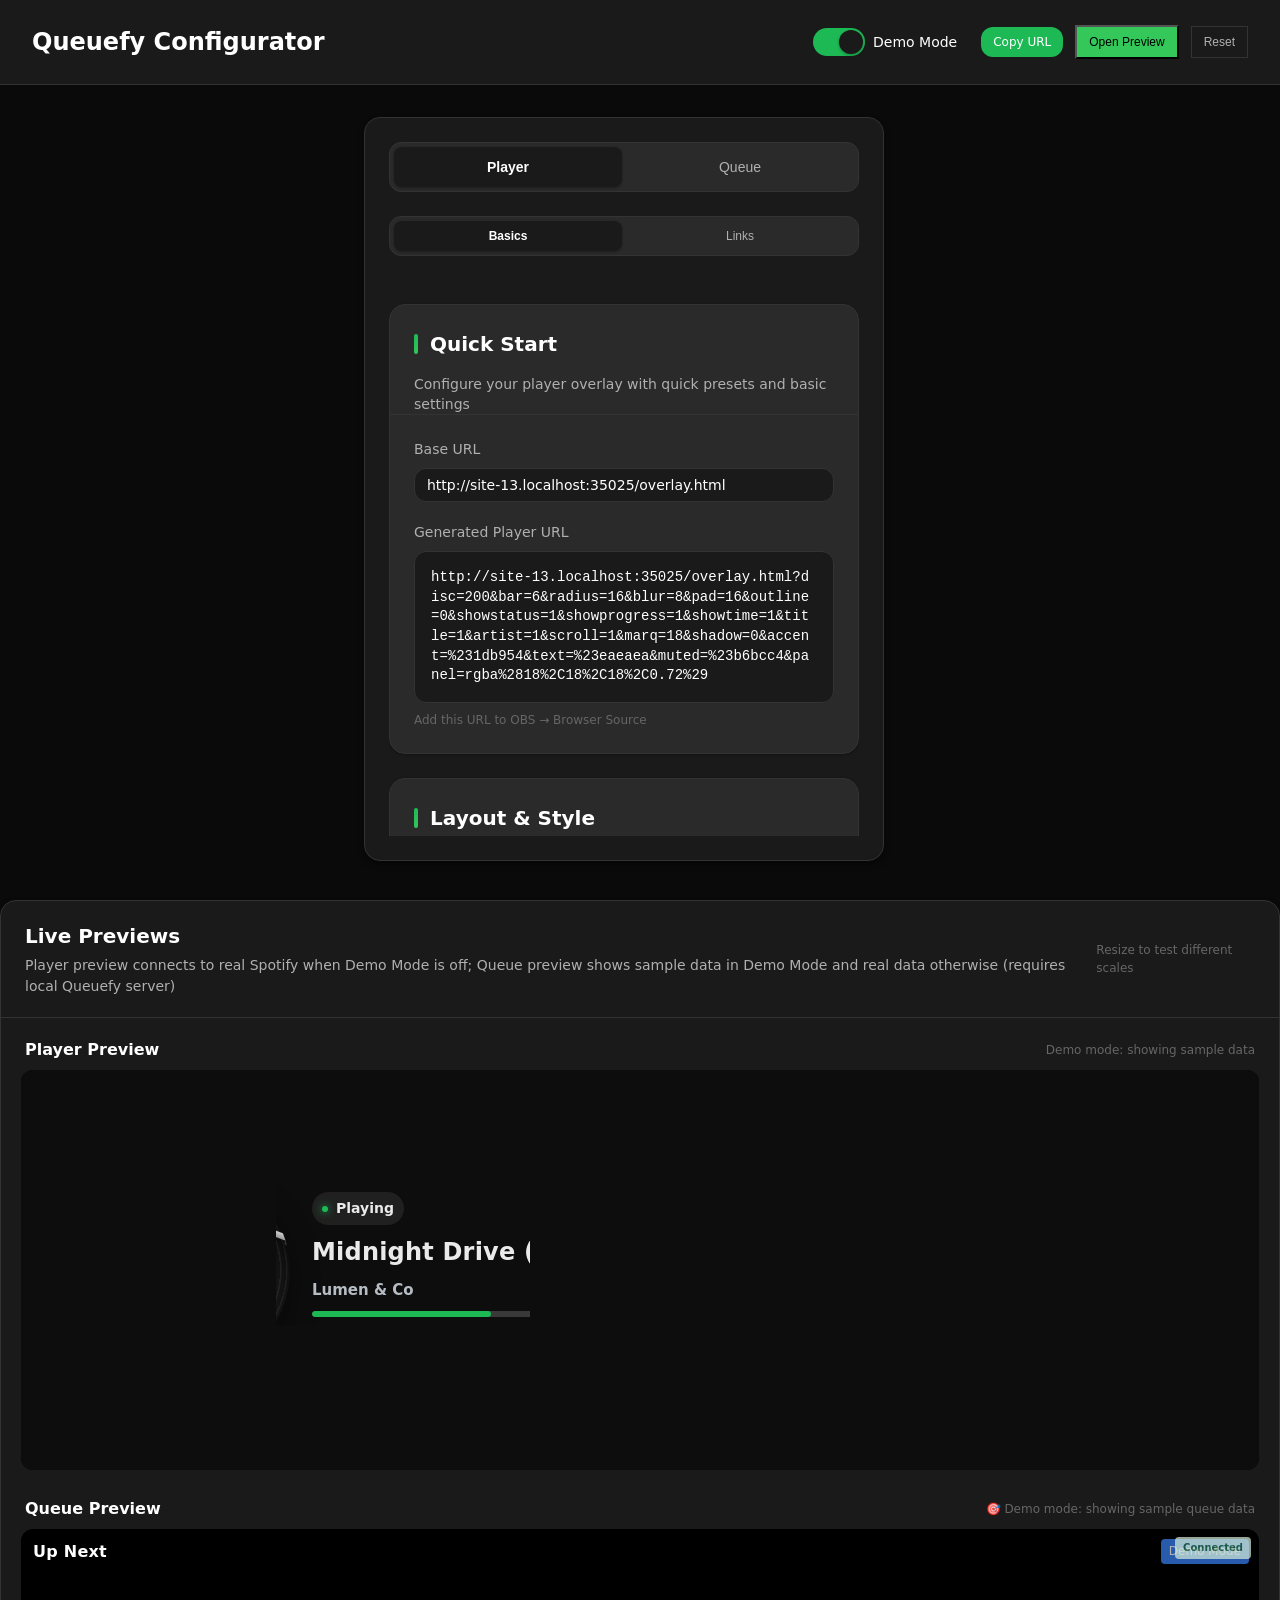
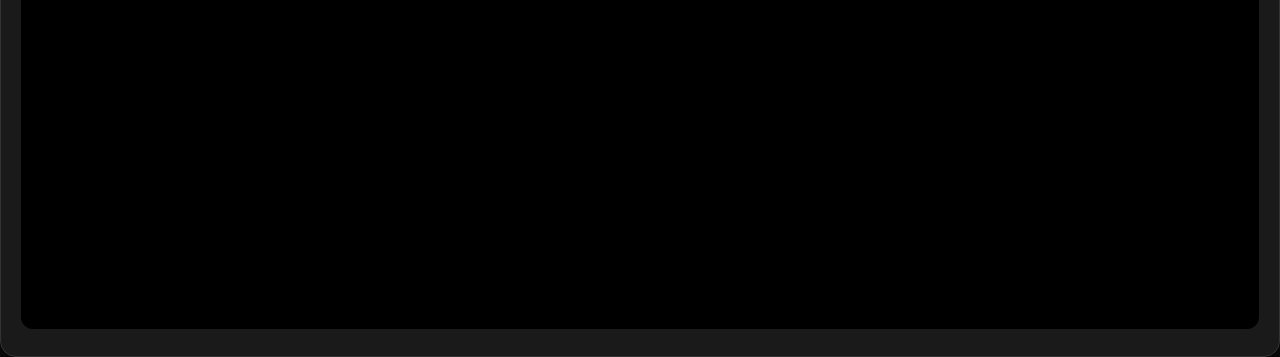
==== commit a4763759: "added streambot config to gen url" ====
--- a/config.html
+++ b/config.html
@@ -3,30 +3,755 @@
 <head>
   <meta charset="utf-8"/>
   <meta name="viewport" content="width=device-width,initial-scale=1"/>
-      <title>Queuefy Configurator</title>
-  <link rel="stylesheet" href="styles.css">
-    
-
+  <title>Queuefy Configurator</title>
+  <style>
+    /* CSS Reset */
+    * { box-sizing: border-box; margin: 0; padding: 0; }
+    html, body { height: 100%; }
+    
+    /* CSS Variables */
+    :root {
+      /* Colors - Dark Theme */
+      --bg-primary: #0a0a0a;
+      --bg-secondary: #1a1a1a;
+      --bg-tertiary: #2a2a2a;
+      --border: #333333;
+      --border-hover: #444444;
+      --text-primary: #ffffff;
+      --text-secondary: #b0b0b0;
+      --text-muted: #666666;
+      --accent: #1db954;
+      --accent-hover: #1ed760;
+      --success: #34c759;
+      --warning: #ff9500;
+      --danger: #ff3b30;
+      
+      /* Spacing */
+      --space-xs: 4px;
+      --space-sm: 8px;
+      --space-md: 12px;
+      --space-lg: 16px;
+      --space-xl: 20px;
+      --space-2xl: 24px;
+      --space-3xl: 32px;
+      
+      /* Typography */
+      --font-size-xs: 12px;
+      --font-size-sm: 14px;
+      --font-size-md: 16px;
+      --font-size-lg: 20px;
+      --font-size-xl: 24px;
+      --font-size-2xl: 28px;
+      
+      /* Border Radius */
+      --radius-sm: 8px;
+      --radius-md: 12px;
+      --radius-lg: 16px;
+      
+      /* Shadows */
+      --shadow-sm: 0 1px 3px rgba(0,0,0,0.3);
+      --shadow-md: 0 4px 6px rgba(0,0,0,0.4);
+      --shadow-lg: 0 10px 15px rgba(0,0,0,0.5);
+      
+      /* Color Picker Enhancements */
+      --color-picker-size: 60px;
+      --color-picker-border: 3px;
+    }
+    
+    /* Base Styles */
+    body {
+      background: var(--bg-primary);
+      color: var(--text-primary);
+      font-family: -apple-system, BlinkMacSystemFont, 'Segoe UI', system-ui, sans-serif;
+      font-size: var(--font-size-md);
+      line-height: 1.5;
+      -webkit-font-smoothing: antialiased;
+      -moz-osx-font-smoothing: grayscale;
+    }
+    
+    /* Layout */
+    .dashboard {
+      min-height: 100vh;
+      display: flex;
+      flex-direction: column;
+    }
+    
+    /* Header */
+    .header {
+      background: var(--bg-secondary);
+      border-bottom: 1px solid var(--border);
+      padding: var(--space-2xl) var(--space-3xl);
+      position: sticky;
+      top: 0;
+      z-index: 100;
+      backdrop-filter: blur(20px);
+    }
+    
+    .header-content {
+      max-width: 1400px;
+      margin: 0 auto;
+      display: flex;
+      align-items: center;
+      justify-content: space-between;
+    }
+    
+    .header h1 {
+      font-size: var(--font-size-xl);
+      font-weight: 600;
+      color: var(--text-primary);
+    }
+    
+    .header-controls {
+      display: flex;
+      align-items: center;
+      gap: var(--space-2xl);
+    }
+    
+    .demo-toggle {
+      display: flex;
+      align-items: center;
+      gap: var(--space-sm);
+    }
+    
+    .toggle-label {
+      display: flex;
+      align-items: center;
+      gap: var(--space-sm);
+      cursor: pointer;
+      font-weight: 500;
+      font-size: var(--font-size-sm);
+      color: var(--text-primary);
+    }
+    
+    .header-actions {
+      display: flex;
+      gap: var(--space-md);
+      align-items: center;
+    }
+    
+    /* Main Content */
+    .main {
+      max-width: 1400px;
+      margin: 0 auto;
+      padding: var(--space-3xl);
+      display: grid;
+      grid-template-columns: 520px 1fr;
+      gap: var(--space-3xl);
+      flex: 1;
+    }
+    
+    /* Sidebar */
+    .sidebar {
+      background: var(--bg-secondary);
+      border: 1px solid var(--border);
+      border-radius: var(--radius-lg);
+      padding: var(--space-2xl);
+      height: fit-content;
+      position: sticky;
+      top: 116px;
+      box-shadow: var(--shadow-md);
+    }
+    
+    .sidebar-content {
+      overflow-y: auto;
+      overflow-x: hidden;
+      max-height: calc(100vh - 280px);
+    }
+    
+    .sidebar-content::-webkit-scrollbar {
+      width: 6px;
+    }
+    
+    .sidebar-content::-webkit-scrollbar-track {
+      background: transparent;
+    }
+    
+    .sidebar-content::-webkit-scrollbar-thumb {
+      background: var(--border-hover);
+      border-radius: 3px;
+    }
+    
+    .sidebar-content::-webkit-scrollbar-thumb:hover {
+      background: var(--text-muted);
+    }
+    
+    /* Navigation */
+    .nav-tabs {
+      display: flex;
+      gap: var(--space-xs);
+      background: var(--bg-tertiary);
+      padding: var(--space-xs);
+      border-radius: var(--radius-md);
+      border: 1px solid var(--border);
+      margin-bottom: var(--space-2xl);
+    }
+    
+    .nav-tab {
+      appearance: none;
+      border: none;
+      background: transparent;
+      padding: var(--space-md) var(--space-lg);
+      border-radius: var(--radius-sm);
+      font-size: var(--font-size-sm);
+      font-weight: 500;
+      color: var(--text-secondary);
+      cursor: pointer;
+      transition: all 0.15s ease;
+      flex: 1;
+      text-align: center;
+    }
+    
+    .nav-tab.active {
+      background: var(--bg-secondary);
+      color: var(--text-primary);
+      box-shadow: var(--shadow-sm);
+      font-weight: 600;
+    }
+    
+    .nav-tab:hover:not(.active) {
+      color: var(--text-primary);
+      background: var(--bg-tertiary);
+    }
+    
+    /* Sub-tabs */
+    .sub-tabs {
+      display: flex;
+      gap: var(--space-xs);
+      background: var(--bg-tertiary);
+      padding: var(--space-xs);
+      border-radius: var(--radius-md);
+      border: 1px solid var(--border);
+      margin-bottom: var(--space-2xl);
+    }
+    
+    .sub-tab {
+      appearance: none;
+      border: none;
+      background: transparent;
+      padding: var(--space-sm) var(--space-md);
+      border-radius: var(--radius-sm);
+      font-size: var(--font-size-xs);
+      font-weight: 500;
+      color: var(--text-secondary);
+      cursor: pointer;
+      transition: all 0.15s ease;
+      flex: 1;
+      text-align: center;
+    }
+    
+    .sub-tab.active {
+      background: var(--bg-secondary);
+      color: var(--text-primary);
+      box-shadow: var(--shadow-sm);
+      font-weight: 600;
+    }
+    
+    .sub-tab:hover:not(.active) {
+      color: var(--text-primary);
+      background: var(--bg-tertiary);
+    }
+    
+    /* Tab Panels */
+    .tab-panel {
+      display: none;
+      gap: var(--space-2xl);
+    }
+    
+    .tab-panel.active {
+      display: flex;
+      flex-direction: column;
+    }
+    
+    .sub-panel {
+      display: none;
+      gap: var(--space-2xl);
+    }
+    
+    .sub-panel.active {
+      display: flex;
+      flex-direction: column;
+    }
+    
+    /* Cards */
+    .card {
+      background: var(--bg-tertiary);
+      border: 1px solid var(--border);
+      border-radius: var(--radius-lg);
+      box-shadow: var(--shadow-sm);
+      transition: all 0.2s ease;
+    }
+    
+    .card:hover {
+      box-shadow: var(--shadow-md);
+    }
+    
+    .card-header {
+      padding: var(--space-2xl) var(--space-2xl) 0 var(--space-2xl);
+      border-bottom: 1px solid var(--border);
+      margin-bottom: var(--space-2xl);
+    }
+    
+    .card-title {
+      margin: 0 0 var(--space-lg) 0;
+      font-size: var(--font-size-lg);
+      font-weight: 600;
+      color: var(--text-primary);
+      display: flex;
+      align-items: center;
+      gap: var(--space-md);
+    }
+    
+    .card-title::before {
+      content: '';
+      width: 4px;
+      height: 20px;
+      background: linear-gradient(135deg, var(--accent), var(--success));
+      border-radius: 2px;
+    }
+    
+    .card-description {
+      font-size: var(--font-size-sm);
+      color: var(--text-secondary);
+      line-height: 1.4;
+    }
+    
+    .card-body {
+      padding: 0 var(--space-2xl) var(--space-2xl) var(--space-2xl);
+    }
+    
+    /* Form Elements */
+    .form-section {
+      display: flex;
+      flex-direction: column;
+      gap: var(--space-xl);
+      margin-bottom: var(--space-3xl);
+    }
+    
+    .form-section:last-child {
+      margin-bottom: 0;
+    }
+    
+    .form-group {
+      display: flex;
+      flex-direction: column;
+      gap: var(--space-sm);
+    }
+    
+    .form-row {
+      display: grid;
+      grid-template-columns: 1fr 1fr;
+      gap: var(--space-md);
+    }
+    
+    .form-label {
+      font-size: var(--font-size-sm);
+      font-weight: 500;
+      color: var(--text-secondary);
+    }
+    
+    .form-input, .form-select {
+      width: 100%;
+      padding: var(--space-sm) var(--space-md);
+      border-radius: var(--radius-md);
+      background: var(--bg-secondary);
+      color: var(--text-primary);
+      border: 1px solid var(--border);
+      font-size: var(--font-size-sm);
+      transition: all 0.15s ease;
+      font-family: inherit;
+    }
+    
+    .form-input:focus, .form-select:focus {
+      outline: none;
+      border-color: var(--accent);
+      box-shadow: 0 0 0 3px rgba(29, 185, 84, 0.1);
+      background: var(--bg-tertiary);
+    }
+    
+    /* Range Inputs */
+    .range-group {
+      display: flex;
+      align-items: center;
+      gap: var(--space-sm);
+    }
+    
+    .range-input {
+      flex: 1;
+      height: 6px;
+      background: var(--bg-secondary);
+      border-radius: 3px;
+      outline: none;
+      -webkit-appearance: none;
+      border: 1px solid var(--border);
+    }
+    
+    .range-input::-webkit-slider-thumb {
+      -webkit-appearance: none;
+      width: 20px;
+      height: 20px;
+      border-radius: 50%;
+      background: var(--accent);
+      cursor: pointer;
+      box-shadow: var(--shadow-sm);
+      transition: all 0.15s ease;
+      border: 2px solid var(--bg-secondary);
+    }
+    
+    .range-input::-webkit-slider-thumb:hover {
+      transform: scale(1.1);
+      box-shadow: var(--shadow-md);
+    }
+    
+    .range-value {
+      background: var(--bg-secondary);
+      padding: 4px 8px;
+      border-radius: var(--radius-md);
+      border: 1px solid var(--border);
+      font-size: var(--font-size-xs);
+      font-weight: 600;
+      color: var(--accent);
+      min-width: 50px;
+      text-align: center;
+      flex-shrink: 0;
+    }
+    
+    /* Toggle Switches */
+    .toggle-group {
+      display: flex;
+      align-items: center;
+      justify-content: space-between;
+      padding: var(--space-md) 0;
+    }
+    
+    .toggle {
+      appearance: none;
+      width: 52px;
+      height: 28px;
+      background: var(--border);
+      border-radius: 14px;
+      position: relative;
+      outline: none;
+      cursor: pointer;
+      transition: all 0.2s ease;
+      border: none;
+    }
+    
+    .toggle:checked {
+      background: var(--accent);
+    }
+    
+    .toggle::after {
+      content: "";
+      position: absolute;
+      top: 2px;
+      left: 2px;
+      width: 24px;
+      height: 24px;
+      border-radius: 50%;
+      background: var(--bg-secondary);
+      transition: all 0.2s ease;
+      box-shadow: var(--shadow-sm);
+    }
+    
+    .toggle:checked::after {
+      left: 26px;
+    }
+    
+    /* Color Picker */
+    .color-picker {
+      width: var(--color-picker-size);
+      height: var(--color-picker-size);
+      border: var(--color-picker-border) solid var(--border);
+      padding: 0;
+      border-radius: var(--radius-md);
+      background: var(--bg-secondary);
+      cursor: pointer;
+      transition: all 0.2s ease;
+      box-shadow: var(--shadow-sm);
+    }
+    
+    .color-picker:hover {
+      border-color: var(--accent);
+      transform: scale(1.05);
+      box-shadow: var(--shadow-md);
+    }
+    
+    .color-picker:focus {
+      outline: none;
+      border-color: var(--accent);
+      box-shadow: 0 0 0 2px rgba(29, 185, 84, 0.3);
+    }
+    
+    /* Enhanced color section styling */
+    #colorsBlock, #queueColorsBlock {
+      background: rgba(29, 185, 84, 0.05);
+      border-radius: var(--radius-md);
+      padding: var(--space-lg);
+      margin-top: var(--space-md);
+      border: 1px solid rgba(29, 185, 84, 0.1);
+    }
+    
+    #colorsBlock.muted, #queueColorsBlock.muted {
+      opacity: 0.5;
+      pointer-events: none;
+    }
+    
+    /* Preset Grid */
+    .preset-grid {
+      display: grid;
+      grid-template-columns: repeat(auto-fit, minmax(100px, 1fr));
+      gap: var(--space-sm);
+      margin-top: var(--space-md);
+    }
+    
+    .preset-btn {
+      padding: 10px 12px;
+      font-size: var(--font-size-xs);
+      font-weight: 500;
+    }
+    
+    /* URL Display */
+    .url-display {
+      font-family: 'SF Mono', ui-monospace, Menlo, Consolas, monospace;
+      background: var(--bg-secondary);
+      border: 1px solid var(--border);
+      padding: var(--space-lg);
+      border-radius: var(--radius-md);
+      color: var(--text-primary);
+      overflow: auto;
+      font-size: var(--font-size-sm);
+      line-height: 1.4;
+      word-break: break-all;
+      min-height: 60px;
+    }
+    
+    /* Badge */
+    .badge {
+      font-size: var(--font-size-xs);
+      color: var(--text-muted);
+      font-weight: 500;
+    }
+    
+    /* Helper Text */
+    .helper-text {
+      font-size: var(--font-size-xs);
+      color: var(--text-muted);
+      margin-top: var(--space-xs);
+    }
+    
+    /* Muted State */
+    .muted {
+      opacity: 0.5;
+      pointer-events: none;
+    }
+    
+    /* Disabled State */
+    .disabled {
+      opacity: 0.3;
+      pointer-events: none;
+    }
+    
+    .disabled .form-label {
+      color: var(--text-muted);
+    }
+    
+    .disabled .toggle {
+      background: var(--text-muted);
+      cursor: not-allowed;
+    }
+    
+    .disabled .form-select {
+      background: var(--bg-primary);
+      color: var(--text-muted);
+      cursor: not-allowed;
+    }
+    
+    .disabled .range-input {
+      opacity: 0.3;
+      cursor: not-allowed;
+    }
+    
+    /* Buttons */
+    .btn {
+      appearance: none;
+      border: none;
+      background: var(--accent);
+      color: white;
+      font-weight: 500;
+      padding: var(--space-md) var(--space-xl);
+      border-radius: var(--radius-md);
+      cursor: pointer;
+      font-size: var(--font-size-sm);
+      transition: all 0.15s ease;
+      display: inline-flex;
+      align-items: center;
+      gap: var(--space-sm);
+      font-family: inherit;
+    }
+    
+    .btn:hover {
+      background: var(--accent-hover);
+      transform: translateY(-1px);
+      box-shadow: var(--shadow-md);
+    }
+    
+    .btn-secondary {
+      background: var(--success);
+    }
+    
+    .btn-secondary:hover {
+      background: #28a745;
+    }
+    
+    .btn-outline {
+      background: transparent;
+      color: var(--text-secondary);
+      border: 1px solid var(--border);
+    }
+    
+    .btn-outline:hover {
+      background: var(--bg-secondary);
+      border-color: var(--border-hover);
+      color: var(--text-primary);
+      transform: none;
+    }
+    
+    .btn-sm {
+      padding: var(--space-sm) var(--space-md);
+      font-size: var(--font-size-xs);
+    }
+    
+    /* Preview Area */
+    .preview-area {
+      background: var(--bg-secondary);
+      border: 1px solid var(--border);
+      border-radius: var(--radius-lg);
+      box-shadow: var(--shadow-md);
+      display: flex;
+      flex-direction: column;
+      min-height: 600px;
+    }
+    
+    .preview-header {
+      display: flex;
+      align-items: center;
+      justify-content: space-between;
+      padding: var(--space-xl) var(--space-2xl);
+      border-bottom: 1px solid var(--border);
+    }
+    
+    .preview-title {
+      font-size: var(--font-size-lg);
+      font-weight: 600;
+      color: var(--text-primary);
+      margin: 0;
+    }
+    
+    .preview-subtitle {
+      font-size: var(--font-size-sm);
+      color: var(--text-secondary);
+      margin: var(--space-xs) 0 0 0;
+    }
+    
+    .preview-content {
+      padding: var(--space-xl);
+      display: flex;
+      flex-direction: column;
+      gap: var(--space-xl);
+      flex: 1;
+    }
+    
+    .preview-iframe {
+      width: 100%;
+      height: 400px;
+      border: none;
+      border-radius: var(--radius-md);
+      background: #000;
+      min-height: 400px;
+      transition: opacity 0.2s ease;
+    }
+    
+    /* Divider */
+    .divider {
+      height: 1px;
+      background: var(--border);
+      margin: var(--space-2xl) 0;
+    }
+    
+    /* Responsive */
+    @media (max-width: 1024px) {
+      .main {
+        grid-template-columns: 1fr;
+        gap: var(--space-2xl);
+      }
+      
+      .sidebar {
+        position: static;
+      }
+      
+      .preview-area {
+        min-height: 400px;
+      }
+      
+      .preview-iframe {
+        height: 300px;
+      }
+    }
+    
+    @media (max-width: 768px) {
+      .header {
+        padding: var(--space-xl) var(--space-lg);
+      }
+      
+      .main {
+        padding: var(--space-lg);
+      }
+      
+      .form-row {
+        grid-template-columns: 1fr;
+      }
+      
+      .preset-grid {
+        grid-template-columns: repeat(auto-fit, minmax(80px, 1fr));
+      }
+      
+      .range-group {
+        flex-direction: column;
+        align-items: stretch;
+        gap: var(--space-sm);
+      }
+      
+      .range-value {
+        align-self: center;
+        min-width: 60px;
+      }
+    }
+  </style>
 </head>
 <body>
   <div class="dashboard">
     <header class="header">
-      <h1>Queuefy Configurator</h1>
-      <div class="actions">
-        <div class="demo-toggle">
-          <label class="toggle-label">
-            <input id="demo" type="checkbox" class="toggle" checked/>
-            <span class="toggle-text">Demo Mode</span>
-          </label>
+      <div class="header-content">
+        <h1>Queuefy Configurator</h1>
+        <div class="header-controls">
+          <div class="demo-toggle">
+            <label class="toggle-label">
+              <input id="demo" type="checkbox" class="toggle" checked/>
+              <span class="toggle-text">Demo Mode</span>
+            </label>
+          </div>
+          <div class="header-actions">
+            <button id="copy" class="btn btn-sm">Copy URL</button>
+            <button id="open" class="btn-secondary btn-sm">Open Preview</button>
+            <button id="reset" class="btn-outline btn-sm">Reset</button>
+          </div>
         </div>
-        <button id="getUrls" class="btn btn--primary">Get URLs</button>
-        <button id="reset" class="btn btn--ghost">Reset</button>
       </div>
     </header>
     
-    <main class="container">
+    <main class="main">
       <aside class="sidebar">
-        <nav class="tabbar" role="tablist">
+        <nav class="nav-tabs" role="tablist">
           <button class="nav-tab active" data-tab="player" role="tab" aria-selected="true">Player</button>
           <button class="nav-tab" data-tab="queue" role="tab" aria-selected="false">Queue</button>
         </nav>
@@ -34,465 +759,707 @@
         <div class="sidebar-content">
           <!-- Player Tab Panel -->
           <div class="tab-panel active" id="player-tab" role="tabpanel">
-
+            <div class="sub-tabs" role="tablist">
+              <button class="sub-tab active" data-subtab="basics" role="tab" aria-selected="true">Basics</button>
+              <button class="sub-tab" data-subtab="links" role="tab" aria-selected="false">Links</button>
+            </div>
             
-
+            <!-- Player Basics Sub-panel -->
+            <div class="sub-panel active" id="player-basics">
               <div class="card">
-                <h2 class="card__title">Quick Start</h2>
-                <p class="card__desc">Configure your player overlay with quick presets and basic settings</p>
-                <div class="field">
-                  <label for="base">Base URL</label>
-                  <input id="base" type="url" placeholder="https://<user>.github.io/queuefy/overlay.html" value="https://kelvinph.github.io/queuefy/overlay.html"/>
+                <div class="card-header">
+                  <h2 class="card-title">Quick Start</h2>
+                  <p class="card-description">Configure your player overlay with quick presets and basic settings</p>
+                </div>
+                <div class="card-body">
+                  <div class="form-section">
+                    <div class="form-group">
+                      <label class="form-label">Base URL</label>
+                      <input id="base" class="form-input" type="url" placeholder="https://<user>.github.io/queuefy/overlay.html" value="https://kelvinph.github.io/queuefy/overlay.html"/>
+                    </div>
+                    
+                    
+                    
+                                         <div class="form-group">
+                       <label class="form-label">Generated Player URL</label>
+                       <div id="url" class="url-display"></div>
+                       <div class="badge">Add this URL to OBS → Browser Source</div>
+
+                     </div>
+                  </div>
                 </div>
               </div>
 
               <div class="card">
-                <h2 class="card__title">Layout & Style</h2>
-                <p class="card__desc">Configure the basic layout and appearance</p>
-                <div class="form-row">
-                  <div class="field">
-                    <label for="layout">Layout</label>
-                    <select id="layout">
-                      <option value="record">Record (Vinyl) - Classic spinning vinyl with tonearm</option>
-                      <option value="card">Card (Cover) - Album art card layout</option>
-                      <option value="bar">Bar (Minimal) - Text-only minimal bar</option>
-                      <option value="stacked">Stacked (Center) - Centered stacked layout</option>
-                      <option value="compact">Compact (Mini) - Small compact layout</option>
-                      <option value="wide">Wide (Cinematic) - Wide cinematic layout</option>
-                      <option value="split">Split (Dual) - Split media and text</option>
-                      <option value="floating">Floating (Overlay) - Floating overlay panel</option>
-                      <option value="corner">Corner (Tiny) - Small corner overlay</option>
-                      <option value="ticker">Ticker (Scroll) - Scrolling ticker bar</option>
-                    </select>
+                <div class="card-header">
+                  <h2 class="card-title">Layout & Style</h2>
+                  <p class="card-description">Configure the basic layout and appearance</p>
+                </div>
+                <div class="card-body">
+                  <div class="form-section">
+                    <div class="form-row">
+                      <div class="form-group">
+                        <label class="form-label">Layout</label>
+                        <select id="layout" class="form-select">
+                          <option value="record">Record (Vinyl) - Classic spinning vinyl with tonearm</option>
+                          <option value="card">Card (Cover) - Album art card layout</option>
+                          <option value="bar">Bar (Minimal) - Text-only minimal bar</option>
+                          <option value="stacked">Stacked (Center) - Centered stacked layout</option>
+                          <option value="compact">Compact (Mini) - Small compact layout</option>
+                          <option value="wide">Wide (Cinematic) - Wide cinematic layout</option>
+                          <option value="split">Split (Dual) - Split media and text</option>
+                          <option value="floating">Floating (Overlay) - Floating overlay panel</option>
+                          <option value="corner">Corner (Tiny) - Small corner overlay</option>
+                          <option value="ticker">Ticker (Scroll) - Scrolling ticker bar</option>
+                        </select>
+                      </div>
+                      <div class="form-group">
+                        <label class="form-label">Media Position</label>
+                        <select id="align" class="form-select">
+                          <option value="left">Left</option>
+                          <option value="right">Right</option>
+                          <option value="center">Center</option>
+                          <option value="top">Top</option>
+                          <option value="bottom">Bottom</option>
+                        </select>
+                      </div>
+                    </div>
+                    
+                                         <div class="form-row">
+                       <div class="form-group">
+                         <label class="form-label">Accent Style</label>
+                         <select id="accentstyle" class="form-select">
+                           <option value="solid">Solid</option>
+                           <option value="glow">Glow</option>
+                           <option value="gradient">Gradient</option>
+                           <option value="pulse">Pulse</option>
+                           <option value="rainbow">Rainbow</option>
+                         </select>
+                       </div>
+
+                     </div>
                   </div>
-                  <div class="field">
-                    <label for="align">Media Position</label>
-                    <select id="align">
-                      <option value="left">Left</option>
-                      <option value="right">Right</option>
-                      <option value="center">Center</option>
-                      <option value="top">Top</option>
-                      <option value="bottom">Bottom</option>
-                    </select>
+                </div>
+              </div>
+
+              <div class="card">
+                <div class="card-header">
+                  <h2 class="card-title">🎨 Colors & Custom</h2>
+                  <p class="card-description">Customize colors and visual appearance</p>
+                </div>
+                <div class="card-body">
+                  <div class="form-section">
+                    <div class="form-group">
+                      <label class="form-label">Color Mode</label>
+                      <select id="colorMode" class="form-select">
+                        <option value="custom">Custom Colors</option>
+                        <option value="theme">Theme (Legacy)</option>
+                      </select>
+                    </div>
+                    <div id="colorsBlock" class="form-section">
+                      <div class="form-row">
+                        <div class="form-group">
+                          <label class="form-label">🎯 Accent Color</label>
+                          <input id="accent" type="color" class="color-picker" value="#1db954"/>
+                          <div class="helper-text">Primary accent color for highlights and progress</div>
+                        </div>
+                        <div class="form-group">
+                          <label class="form-label">📝 Text Color</label>
+                          <input id="text" type="color" class="color-picker" value="#eaeaea"/>
+                          <div class="helper-text">Main text color</div>
+                        </div>
+                      </div>
+                      <div class="form-row">
+                        <div class="form-group">
+                          <label class="form-label">🔇 Muted Color</label>
+                          <input id="muted" type="color" class="color-picker" value="#b6bcc4"/>
+                          <div class="helper-text">Secondary text and muted elements</div>
+                        </div>
+                        <div class="form-group">
+                          <label class="form-label">🎨 Panel Color</label>
+                          <input id="panel" type="color" class="color-picker" value="#121212"/>
+                          <div class="helper-text">Background panel color</div>
+                        </div>
+                      </div>
+                      <div class="form-row">
+                        <div class="form-group">
+                          <label class="form-label">💫 Glow Color</label>
+                          <input id="glowColor" type="color" class="color-picker" value="#00ff00"/>
+                          <div class="helper-text">Glow effect color</div>
+                        </div>
+                        <div class="form-group">
+                          <label class="form-label">🔄 Border Color</label>
+                          <input id="borderColor" type="color" class="color-picker" value="#ffffff"/>
+                          <div class="helper-text">Border color for elements</div>
+                        </div>
+                      </div>
+                      <div class="form-row">
+                        <div class="form-group">
+                          <label class="form-label">🎭 Background</label>
+                          <select id="backgroundType" class="form-select">
+                            <option value="panel">Panel Background</option>
+                            <option value="transparent">Transparent</option>
+                          </select>
+                          <div class="helper-text">Choose between panel background or transparent</div>
+                        </div>
+                      </div>
+                    </div>
                   </div>
                 </div>
-                
-                <div class="form-row">
-                  <div class="field">
-                    <label for="accentstyle">Accent Style</label>
-                    <select id="accentstyle">
-                      <option value="solid">Solid</option>
-                      <option value="glow">Glow</option>
-                      <option value="gradient">Gradient</option>
-                      <option value="pulse">Pulse</option>
-                      <option value="rainbow">Rainbow</option>
-                    </select>
+              </div>
+
+              <div class="card">
+                <div class="card-header">
+                  <h2 class="card-title">Background</h2>
+                  <p class="card-description">Configure background styling and transparency</p>
+                </div>
+                <div class="card-body">
+                  <div class="form-section">
+                    <div class="toggle-group">
+                      <label class="form-label">Transparent panel</label>
+                      <input id="transparent" type="checkbox" class="toggle"/>
+                    </div>
+                    <div class="form-group">
+                      <label class="form-label">Panel Opacity</label>
+                      <div class="range-group">
+                        <input id="panelAlpha" class="range-input" type="range" min="0" max="100" step="1" value="72" oninput="paOut.textContent=this.value"/>
+                        <div class="range-value"><span id="paOut">72</span>%</div>
+                      </div>
+                    </div>
+                    <div class="form-group">
+                      <label class="form-label">Panel Color</label>
+                      <input id="panelColor" type="color" class="color-picker" value="#121212"/>
+                    </div>
                   </div>
                 </div>
               </div>
 
               <div class="card">
-                <h2 class="card__title">🎨 Colors & Custom</h2>
-                <p class="card__desc">Customize colors and visual appearance</p>
-                <div class="field">
-                  <label for="colorMode">Color Mode</label>
-                  <select id="colorMode">
-                    <option value="custom">Custom Colors</option>
-                    <option value="theme">Theme (Legacy)</option>
-                  </select>
-                </div>
-                <div id="colorsBlock">
-                  <div class="form-row">
-                    <div class="field">
-                      <label for="accent">🎯 Accent Color</label>
-                      <input id="accent" type="color" class="color-picker" value="#1db954"/>
-                      <div class="help">Primary accent color for highlights and progress</div>
-                    </div>
-                    <div class="field">
-                      <label for="text">📝 Text Color</label>
-                      <input id="text" type="color" class="color-picker" value="#eaeaea"/>
-                      <div class="help">Main text color</div>
+                <div class="card-header">
+                  <h2 class="card-title">Sizing & Positioning</h2>
+                  <p class="card-description">Adjust dimensions and positioning</p>
+                </div>
+                <div class="card-body">
+                  <div class="form-section">
+                    <div class="form-row">
+                                             <div class="form-group">
+                         <label class="form-label">Media Size</label>
+                         <div class="range-group">
+                           <input id="disc" class="range-input" type="range" min="120" max="360" step="2" value="200" oninput="discOut.textContent=this.value"/>
+                           <div class="range-value"><span id="discOut">200</span>px</div>
+                         </div>
+                         <div class="helper-text">Not applicable for Bar layout (no media display)</div>
+                       </div>
+                      <div class="form-group">
+                        <label class="form-label">Progress Height</label>
+                        <div class="range-group">
+                          <input id="bar" class="range-input" type="range" min="0" max="16" step="1" value="6" oninput="barOut.textContent=this.value"/>
+                          <div class="range-value"><span id="barOut">6</span>px</div>
+                        </div>
+                      </div>
+                    </div>
+                    
+                    <div class="form-row">
+                      <div class="form-group">
+                        <label class="form-label">Progress Width</label>
+                        <div class="range-group">
+                          <input id="progressWidth" class="range-input" type="range" min="50" max="100" step="5" value="100" oninput="progWidthOut.textContent=this.value"/>
+                          <div class="range-value"><span id="progWidthOut">100</span>%</div>
+                        </div>
+                      </div>
+                      <div class="form-group">
+                        <label class="form-label">Text Alignment</label>
+                        <select id="textAlign" class="form-select">
+                          <option value="auto">Auto (follows media)</option>
+                          <option value="left">Left</option>
+                          <option value="center">Center</option>
+                          <option value="right">Right</option>
+                        </select>
+                      </div>
+                    </div>
+                    
+                    <div class="form-row">
+                      <div class="form-group">
+                        <label class="form-label">Corner Radius</label>
+                        <div class="range-group">
+                          <input id="radius" class="range-input" type="range" min="0" max="24" step="1" value="16" oninput="radOut.textContent=this.value"/>
+                          <div class="range-value"><span id="radOut">16</span>px</div>
+                        </div>
+                      </div>
+                      <div class="form-group">
+                        <label class="form-label">Blur</label>
+                        <div class="range-group">
+                          <input id="blur" class="range-input" type="range" min="0" max="16" step="1" value="8" oninput="blurOut.textContent=this.value"/>
+                          <div class="range-value"><span id="blurOut">8</span>px</div>
+                        </div>
+                      </div>
+                    </div>
+                    
+                    <div class="form-row">
+                      <div class="form-group">
+                        <label class="form-label">Safe Padding</label>
+                        <div class="range-group">
+                          <input id="pad" class="range-input" type="range" min="0" max="32" step="1" value="16" oninput="padOut.textContent=this.value"/>
+                          <div class="range-value"><span id="padOut">16</span>px</div>
+                        </div>
+                      </div>
+                      <div class="form-group">
+                        <label class="form-label">Title Outline</label>
+                        <div class="range-group">
+                          <input id="outline" class="range-input" type="range" min="0" max="2" step="1" value="0" oninput="outlineOut.textContent=this.value"/>
+                          <div class="range-value"><span id="outlineOut">0</span>px</div>
+                        </div>
+                      </div>
                     </div>
                   </div>
-                  <div class="form-row">
-                    <div class="field">
-                      <label for="muted">🔇 Muted Color</label>
-                      <input id="muted" type="color" class="color-picker" value="#b6bcc4"/>
-                      <div class="help">Secondary text and muted elements</div>
-                    </div>
-                    <div class="field">
-                      <label for="panelColor">🎨 Panel Color</label>
-                      <input id="panelColor" type="color" class="color-picker" value="#121212"/>
-                      <div class="help">Background panel color</div>
-                    </div>
+                </div>
+              </div>
+
+              <div class="card">
+                <div class="card-header">
+                  <h2 class="card-title">Behavior</h2>
+                  <p class="card-description">Control how the player behaves</p>
+                </div>
+                <div class="card-body">
+                  <div class="form-section">
+                    <div class="toggle-group">
+                      <label class="form-label">Compact spacing</label>
+                      <input id="compact" type="checkbox" class="toggle"/>
+                    </div>
+                    <div class="toggle-group">
+                      <label class="form-label">Spin while playing</label>
+                      <input id="spin" type="checkbox" class="toggle" checked/>
+                    </div>
+                    <div class="toggle-group" id="labelStaticGroup">
+                      <label class="form-label">Keep label upright</label>
+                      <input id="labelStatic" type="checkbox" class="toggle"/>
+                      <div class="helper-text">Only works with Record layout</div>
+                    </div>
+                                         <div class="toggle-group">
+                       <label class="form-label">Show tonearm (record)</label>
+                       <input id="tonearm" type="checkbox" class="toggle" checked/>
+                       <div class="helper-text">Only works with Record layout</div>
+                     </div>
                   </div>
-                  <div class="form-row">
-                    <div class="field">
-                      <label for="glowColor">💫 Glow Color</label>
-                      <input id="glowColor" type="color" class="color-picker" value="#00ff00"/>
-                      <div class="help">Glow effect color</div>
-                    </div>
-                    <div class="field">
-                      <label for="borderColor">🔄 Border Color</label>
-                      <input id="borderColor" type="color" class="color-picker" value="#ffffff"/>
-                      <div class="help">Border color for elements</div>
-                    </div>
+                </div>
+              </div>
+
+              <div class="card">
+                <div class="card-header">
+                  <h2 class="card-title">Elements</h2>
+                  <p class="card-description">Toggle which elements to display</p>
+                </div>
+                <div class="card-body">
+                  <div class="form-section">
+                    <div class="toggle-group">
+                      <label class="form-label">Status pill</label>
+                      <input id="showStatus" type="checkbox" class="toggle" checked/>
+                    </div>
+                    <div class="toggle-group">
+                      <label class="form-label">Progress bar</label>
+                      <input id="showProgress" type="checkbox" class="toggle" checked/>
+                    </div>
+                    <div class="toggle-group">
+                      <label class="form-label">Time (elapsed/total)</label>
+                      <input id="showTime" type="checkbox" class="toggle" checked/>
+                    </div>
+                    <div class="toggle-group">
+                      <label class="form-label">Title</label>
+                      <input id="showTitle" type="checkbox" class="toggle" checked/>
+                    </div>
+                    <div class="toggle-group">
+                      <label class="form-label">Artist</label>
+                      <input id="showArtist" type="checkbox" class="toggle" checked/>
+                    </div>
+                                         <div class="toggle-group">
+                       <label class="form-label">Show Next (stacked)</label>
+                       <input id="showNext" type="checkbox" class="toggle"/>
+                       <div class="helper-text">Only works with Stacked layout</div>
+                     </div>
                   </div>
                 </div>
               </div>
 
               <div class="card">
-                <h2 class="card__title">Background</h2>
-                <p class="card__desc">Configure background styling and transparency</p>
-                <div class="toggle-group">
-                  <label for="transparent">Transparent panel</label>
-                  <input id="transparent" type="checkbox" class="toggle"/>
-                </div>
-                <div class="field">
-                  <label for="panelAlpha">Panel Opacity</label>
-                  <div class="range-group">
-                    <input id="panelAlpha" class="range-input" type="range" min="0" max="100" step="1" value="72" oninput="paOut.textContent=this.value"/>
-                    <div class="range-value"><span id="paOut">72</span>%</div>
-                  </div>
-                </div>
-              </div>
-
-              <div class="card">
-                <h2 class="card__title">Sizing & Positioning</h2>
-                <p class="card__desc">Adjust dimensions and positioning</p>
-                <div class="form-row">
-                  <div class="field">
-                    <label for="disc">Media Size</label>
-                    <div class="range-group">
-                      <input id="disc" class="range-input" type="range" min="120" max="360" step="2" value="200" oninput="discOut.textContent=this.value"/>
-                      <div class="range-value"><span id="discOut">200</span>px</div>
-                    </div>
-                    <div class="help">Not applicable for Bar layout (no media display)</div>
-                  </div>
-                  <div class="field">
-                    <label for="bar">Progress Height</label>
-                    <div class="range-group">
-                      <input id="bar" class="range-input" type="range" min="0" max="16" step="1" value="6" oninput="barOut.textContent=this.value"/>
-                      <div class="range-value"><span id="barOut">6</span>px</div>
-                    </div>
-                  </div>
-                </div>
-                
-                <div class="form-row">
-                  <div class="field">
-                    <label for="progressWidth">Progress Width</label>
-                    <div class="range-group">
-                      <input id="progressWidth" class="range-input" type="range" min="50" max="100" step="5" value="100" oninput="progWidthOut.textContent=this.value"/>
-                      <div class="range-value"><span id="progWidthOut">100</span>%</div>
-                    </div>
-                  </div>
-                  <div class="field">
-                    <label for="textAlign">Text Alignment</label>
-                    <select id="textAlign">
-                      <option value="auto">Auto (follows media)</option>
-                      <option value="left">Left</option>
-                      <option value="center">Center</option>
-                      <option value="right">Right</option>
-                    </select>
-                  </div>
-                </div>
-                
-                <div class="form-row">
-                  <div class="field">
-                    <label for="radius">Corner Radius</label>
-                    <div class="range-group">
-                      <input id="radius" class="range-input" type="range" min="0" max="24" step="1" value="16" oninput="radOut.textContent=this.value"/>
-                      <div class="range-value"><span id="radOut">16</span>px</div>
-                    </div>
-                  </div>
-                  <div class="field">
-                    <label for="blur">Blur</label>
-                    <div class="range-group">
-                      <input id="blur" class="range-input" type="range" min="0" max="16" step="1" value="8" oninput="blurOut.textContent=this.value"/>
-                      <div class="range-value"><span id="blurOut">8</span>px</div>
-                    </div>
-                  </div>
-                </div>
-                
-                <div class="form-row">
-                  <div class="field">
-                    <label for="pad">Safe Padding</label>
-                    <div class="range-group">
-                      <input id="pad" class="range-input" type="range" min="0" max="32" step="1" value="16" oninput="padOut.textContent=this.value"/>
-                      <div class="range-value"><span id="padOut">16</span>px</div>
-                    </div>
-                  </div>
-                  <div class="field">
-                    <label for="outline">Title Outline</label>
-                    <div class="range-group">
-                      <input id="outline" class="range-input" type="range" min="0" max="2" step="1" value="0" oninput="outlineOut.textContent=this.value"/>
-                      <div class="range-value"><span id="outlineOut">0</span>px</div>
-                    </div>
-                  </div>
-                </div>
-              </div>
-
-              <div class="card">
-                <h2 class="card__title">Behavior</h2>
-                <p class="card__desc">Control how the player behaves</p>
-                <div class="toggle-group">
-                  <label for="compact">Compact spacing</label>
-                  <input id="compact" type="checkbox" class="toggle"/>
-                </div>
-                <div class="toggle-group">
-                  <label for="spin">Spin while playing</label>
-                  <input id="spin" type="checkbox" class="toggle" checked/>
-                </div>
-                <div class="toggle-group" id="labelStaticGroup">
-                  <label for="labelStatic">Keep label upright</label>
-                  <input id="labelStatic" type="checkbox" class="toggle"/>
-                  <div class="help">Only works with Record layout</div>
-                </div>
-                <div class="toggle-group">
-                  <label for="tonearm">Show tonearm (record)</label>
-                  <input id="tonearm" type="checkbox" class="toggle" checked/>
-                  <div class="help">Only works with Record layout</div>
-                </div>
-              </div>
-
-              <div class="card">
-                <h2 class="card__title">Elements</h2>
-                <p class="card__desc">Toggle which elements to display</p>
-                <div class="toggle-group">
-                  <label for="showStatus">Status pill</label>
-                  <input id="showStatus" type="checkbox" class="toggle" checked/>
-                </div>
-                <div class="toggle-group">
-                  <label for="showProgress">Progress bar</label>
-                  <input id="showProgress" type="checkbox" class="toggle" checked/>
-                </div>
-                <div class="toggle-group">
-                  <label for="showTime">Time (elapsed/total)</label>
-                  <input id="showTime" type="checkbox" class="toggle" checked/>
-                </div>
-                <div class="toggle-group">
-                  <label for="showTitle">Title</label>
-                  <input id="showTitle" type="checkbox" class="toggle" checked/>
-                </div>
-                <div class="toggle-group">
-                  <label for="showArtist">Artist</label>
-                  <input id="showArtist" type="checkbox" class="toggle" checked/>
-                </div>
-                <div class="toggle-group">
-                  <label for="showNext">Show Next (stacked)</label>
-                  <input id="showNext" type="checkbox" class="toggle"/>
-                  <div class="help">Only works with Stacked layout</div>
-                </div>
-              </div>
-
-              <div class="card">
-                <h2 class="card__title">Text & Motion</h2>
-                <p class="card__desc">Configure text behavior and animations</p>
-                <div class="toggle-group">
-                  <label for="scroll">Scroll long text</label>
-                  <input id="scroll" type="checkbox" class="toggle" checked/>
-                </div>
-                <div class="toggle-group">
-                  <label for="autoAccent">Auto-accent from album art</label>
-                  <input id="autoAccent" type="checkbox" class="toggle"/>
-                </div>
-                <div class="field">
-                  <label for="marq">Marquee Speed</label>
-                  <div class="range-group">
-                    <input id="marq" class="range-input" type="range" min="8" max="30" step="1" value="18" oninput="marqOut.textContent=this.value"/>
-                    <div class="range-value"><span id="marqOut">18</span>s</div>
+                <div class="card-header">
+                  <h2 class="card-title">Text & Motion</h2>
+                  <p class="card-description">Configure text behavior and animations</p>
+                </div>
+                <div class="card-body">
+                  <div class="form-section">
+                    <div class="toggle-group">
+                      <label class="form-label">Scroll long text</label>
+                      <input id="scroll" type="checkbox" class="toggle" checked/>
+                    </div>
+                    <div class="toggle-group">
+                      <label class="form-label">Auto-accent from album art</label>
+                      <input id="autoAccent" type="checkbox" class="toggle"/>
+                    </div>
+                    <div class="form-group">
+                      <label class="form-label">Marquee Speed</label>
+                      <div class="range-group">
+                        <input id="marq" class="range-input" type="range" min="8" max="30" step="1" value="18" oninput="marqOut.textContent=this.value"/>
+                        <div class="range-value"><span id="marqOut">18</span>s</div>
+                      </div>
+                    </div>
                   </div>
                 </div>
               </div>
             </div>
             
-
+            <!-- Player Links Sub-panel -->
+                             <div class="card">
+                 <div class="card-header">
+                   <h2 class="card-title">Typography</h2>
+                   <p class="card-description">Customize fonts and text styling</p>
+                 </div>
+                 <div class="card-body">
+                   <div class="form-section">
+                     <div class="form-row">
+                       <div class="form-group">
+                         <label class="form-label">Font</label>
+                         <select id="font" class="form-select">
+                           <option value="">System</option>
+                           <option value="inter">Inter</option>
+                           <option value="roboto">Roboto</option>
+                           <option value="mono">Mono</option>
+                         </select>
+                       </div>
+                       <div class="form-group">
+                         <label class="form-label">Text Shadow</label>
+                         <select id="shadow" class="form-select">
+                           <option value="0">Off</option>
+                           <option value="1">On</option>
+                         </select>
+                       </div>
+                     </div>
+                   </div>
+                 </div>
+               </div>
+
+               <div class="card">
+                 <div class="card-header">
+                   <h2 class="card-title">Background</h2>
+                   <p class="card-description">Configure background styling and transparency</p>
+                 </div>
+                 <div class="card-body">
+                   <div class="form-section">
+                     <div class="toggle-group">
+                       <label class="form-label">Transparent panel</label>
+                       <input id="transparent" type="checkbox" class="toggle"/>
+                     </div>
+                     <div class="form-group">
+                       <label class="form-label">Panel Opacity</label>
+                       <div class="range-group">
+                         <input id="panelAlpha" class="range-input" type="range" min="0" max="100" step="1" value="72" oninput="paOut.textContent=this.value"/>
+                         <div class="range-value"><span id="paOut">72</span>%</div>
+                       </div>
+                     </div>
+                     <div class="form-group">
+                       <label class="form-label">Panel Color</label>
+                       <input id="panelColor" type="color" class="color-picker" value="#121212"/>
+                     </div>
+                   </div>
+                 </div>
+               </div>
+
+               <div class="card">
+                 <div class="card-header">
+                   <h2 class="card-title">Quick Actions</h2>
+                   <p class="card-description">One-click presets for common use cases</p>
+                 </div>
+                 <div class="card-body">
+                   <div class="form-section">
+                     <button id="transparentPreset" class="btn-outline">1-click Transparent</button>
+                   </div>
+                 </div>
+               </div>
+
+
+
+              <div class="card">
+                <div class="card-header">
+                  <h2 class="card-title">Background</h2>
+                  <p class="card-description">Configure background styling and transparency</p>
+                </div>
+                <div class="card-body">
+                  <div class="form-section">
+                    <div class="form-group">
+                      <label class="form-label">Type</label>
+                      <select id="bgType" class="form-select">
+                        <option value="none">None</option>
+                        <option value="solid">Solid</option>
+                        <option value="gradient">Gradient</option>
+                        <option value="image">Image</option>
+                      </select>
+                    </div>
+                    <div id="bgSolid" class="form-group">
+                      <label class="form-label">Background Color</label>
+                      <input id="bgColor" type="color" class="color-picker" value="#121212"/>
+                    </div>
+                    <div id="bgGradient" class="form-section" style="display: none;">
+                      <div class="form-row">
+                        <div class="form-group">
+                          <label class="form-label">Gradient Start</label>
+                          <input id="bgGradientStart" type="color" class="color-picker" value="#1db954"/>
+                        </div>
+                        <div class="form-group">
+                          <label class="form-label">Gradient End</label>
+                          <input id="bgGradientEnd" type="color" class="color-picker" value="#191414"/>
+                        </div>
+                      </div>
+                      <div class="form-group">
+                        <label class="form-label">Gradient Angle</label>
+                        <div class="range-group">
+                          <input id="bgGradientAngle" class="range-input" type="range" min="0" max="360" step="1" value="45" oninput="bgAngleOut.textContent=this.value"/>
+                          <div class="range-value"><span id="bgAngleOut">45</span>°</div>
+                        </div>
+                      </div>
+                    </div>
+                    <div id="bgImage" class="form-section" style="display: none;">
+                      <div class="form-group">
+                        <label class="form-label">Image URL</label>
+                        <input id="bgImageUrl" class="form-input" type="url" placeholder="https://example.com/image.jpg"/>
+                      </div>
+                      <div class="form-row">
+                        <div class="form-group">
+                          <label class="form-label">Blur</label>
+                          <div class="range-group">
+                            <input id="bgImageBlur" class="range-input" type="range" min="0" max="20" step="1" value="0" oninput="bgBlurOut.textContent=this.value"/>
+                            <div class="range-value"><span id="bgBlurOut">0</span>px</div>
+                          </div>
+                        </div>
+                        <div class="form-group">
+                          <label class="form-label">Opacity</label>
+                          <div class="range-group">
+                            <input id="bgImageOpacity" class="range-input" type="range" min="0" max="1" step="0.1" value="1" oninput="bgOpacityOut.textContent=this.value"/>
+                            <div class="range-value"><span id="bgOpacityOut">1</span></div>
+                          </div>
+                        </div>
+                      </div>
+                    </div>
+                  </div>
+                </div>
+              </div>
+            </div>
             
-
+            <!-- Player Links Sub-panel -->
+            <div class="sub-panel" id="player-links">
+              <div class="card">
+                <div class="card-header">
+                  <h2 class="card-title">OBS URLs</h2>
+                  <p class="card-description">Copy these URLs to add as Browser Sources in OBS</p>
+                </div>
+                <div class="card-body">
+                  <div class="form-section">
+                    <div class="form-group">
+                      <label class="form-label">Player URL</label>
+                      <div id="playerUrl" class="url-display"></div>
+                      <div class="badge">Add this URL to OBS → Browser Source</div>
+                    </div>
+                    <div class="form-group">
+                      <label class="form-label">Queue URL</label>
+                      <div id="queueUrlLinks" class="url-display"></div>
+                      <div class="badge">Add this URL to OBS → Browser Source</div>
+                    </div>
+                  </div>
+                </div>
+              </div>
+
+              <div class="card">
+                <div class="card-header">
+                  <h2 class="card-title">How to Use</h2>
+                  <p class="card-description">Step-by-step setup instructions</p>
+                </div>
+                <div class="card-body">
+                  <div class="form-section">
+                    <div class="form-group">
+                      <ol style="margin: 0; padding-left: 20px; line-height: 1.6;">
+                        <li>Run Queuefy app on streaming PC</li>
+                        <li>Add Player URL to OBS (Browser Source)</li>
+                        <li>Add Queue URL to OBS (Browser Source)</li>
+                        <li>Use chat commands (!sr, !queue, !song, !skip) to test</li>
+                      </ol>
+                    </div>
+                  </div>
+                </div>
+              </div>
+            </div>
           </div>
 
           <!-- Queue Tab Panel -->
           <div class="tab-panel" id="queue-tab" role="tabpanel">
             <div class="card">
-              <h2 class="card__title">Queue Behavior</h2>
-              <p class="card__desc">Configure how the queue overlay behaves and connects to your server</p>
-              <div class="form-row">
-                <div class="field">
-                  <label for="queueMax">Queue Max (items)</label>
-                  <input id="queueMax" type="number" min="0" max="20" value="5">
-                </div>
-                <div class="field">
-                  <label for="showArtists">Show Artists</label>
-                  <select id="showArtists">
-                    <option value="true">Yes</option>
-                    <option value="false">No</option>
-                  </select>
-                </div>
+              <div class="card-header">
+                <h2 class="card-title">Queue Behavior</h2>
+                <p class="card-description">Configure how the queue overlay behaves and connects to your server</p>
               </div>
-              <div class="form-row">
-                <div class="field">
-                  <button id="downloadOverlay" class="btn btn--primary" style="width: 100%; margin-top: 8px;">
-                    📥 Download queue.html
-                  </button>
-                  <div class="help">Exports your current look + SB settings into a single file.</div>
+              <div class="card-body">
+                <div class="form-section">
+                  <div class="form-row">
+                    <div class="form-group">
+                      <label class="form-label">Queue Max (items)</label>
+                      <input id="queueMax" class="form-input" type="number" min="0" max="20" value="5">
+                    </div>
+                    <div class="form-group">
+                      <label class="form-label">Show Artists</label>
+                      <select id="showArtists" class="form-select">
+                        <option value="true">Yes</option>
+                        <option value="false">No</option>
+                      </select>
+                    </div>
+                  </div>
+                  <div class="form-row">
+                    <div class="form-group">
+                      <label class="form-label">WebSocket URL</label>
+                      <input id="ws" class="form-input" placeholder="ws://localhost:5173" value="ws://localhost:5173">
+                      <div class="helper-text">Default: ws://localhost:5173 - connects to your local Queuefy server</div>
+                    </div>
+                    <div class="form-group">
+                      <label class="form-label">Poll Interval (ms)</label>
+                      <input id="pollMs" class="form-input" type="number" min="3000" value="15000">
+                      <div class="helper-text">HTTP fallback interval if WebSocket fails</div>
+                    </div>
+                  </div>
                 </div>
               </div>
             </div>
 
             <div class="card">
-              <h2 class="card__title">🔌 Streamer.bot Connection</h2>
-              <p class="card__desc">Configure WebSocket connection to Streamer.bot for real-time queue updates</p>
-              <div class="form-row">
-                <div class="field">
-                  <label for="sbHost">Host</label>
-                  <input id="sbHost" placeholder="127.0.0.1" value="127.0.0.1">
-                  <div class="help">Streamer.bot WebSocket server host (usually 127.0.0.1)</div>
-                </div>
-                <div class="field">
-                  <label for="sbPort">Port</label>
-                  <input id="sbPort" type="number" min="1" max="65535" placeholder="8080" value="8080">
-                  <div class="help">Streamer.bot WebSocket server port (usually 8080)</div>
-                </div>
+              <div class="card-header">
+                <h2 class="card-title">🎨 Queue Colors & Custom</h2>
+                <p class="card-description">Customize colors and visual appearance of the queue</p>
               </div>
-              <div class="form-row">
-                <div class="field">
-                  <label for="sbSsl">Use SSL</label>
-                  <select id="sbSsl">
-                    <option value="0">No (ws://)</option>
-                    <option value="1">Yes (wss://)</option>
-                  </select>
-                  <div class="help">Enable if Streamer.bot WebSocket server uses SSL</div>
-                </div>
-                <div class="field">
-                  <label for="eventType">Event Type</label>
-                  <input id="eventType" placeholder="queue:update" value="queue:update">
-                  <div class="help">Event type to listen for from Streamer.bot</div>
-                </div>
-              </div>
-              <div class="form-row">
-                <div class="field">
-                  <label for="ws">Legacy WebSocket URL</label>
-                  <input id="ws" placeholder="ws://localhost:5173" value="ws://localhost:5173">
-                  <div class="help">Legacy: ws://localhost:5173 - for old Queuefy server (deprecated)</div>
-                </div>
-                <div class="field">
-                  <label for="pollMs">Poll Interval (ms)</label>
-                  <input id="pollMs" type="number" min="3000" value="15000">
-                  <div class="help">HTTP fallback interval if WebSocket fails (legacy)</div>
+              <div class="card-body">
+                <div class="form-section">
+                  <div class="form-group">
+                    <label class="form-label">Color Mode</label>
+                    <select id="queueColorMode" class="form-select">
+                      <option value="custom">Custom Colors</option>
+                      <option value="theme">Theme (Legacy)</option>
+                    </select>
+                  </div>
+                  
+                  <div id="queueColorsBlock" class="form-section">
+                    <div class="form-row">
+                      <div class="form-group">
+                        <label class="form-label">🎯 Accent Color</label>
+                        <input id="queueAccent" type="color" class="color-picker" value="#1db954"/>
+                        <div class="helper-text">Primary accent color for highlights</div>
+                      </div>
+                      <div class="form-group">
+                        <label class="form-label">📝 Text Color</label>
+                        <input id="queueText" type="color" class="color-picker" value="#ffffff"/>
+                        <div class="helper-text">Main text color</div>
+                      </div>
+                    </div>
+                    <div class="form-row">
+                      <div class="form-group">
+                        <label class="form-label">🔇 Muted Color</label>
+                        <input id="queueMuted" type="color" class="color-picker" value="#cfcfcf"/>
+                        <div class="helper-text">Secondary text and muted elements</div>
+                      </div>
+                      <div class="form-group">
+                        <label class="form-label">🎨 Card Color</label>
+                        <input id="queueCard" type="color" class="color-picker" value="#000000"/>
+                        <div class="helper-text">Background color for queue items</div>
+                      </div>
+                    </div>
+                                          <div class="form-row">
+                        <div class="form-group">
+                          <label class="form-label">💫 Glow Color</label>
+                          <input id="queueGlowColor" type="color" class="color-picker" value="#00ff00"/>
+                          <div class="helper-text">Glow effect color</div>
+                        </div>
+                        <div class="form-group">
+                          <label class="form-label">🔄 Border Color</label>
+                          <input id="queueBorderColor" type="color" class="color-picker" value="#ffffff"/>
+                          <div class="helper-text">Border color for queue items</div>
+                        </div>
+                      </div>
+                      <div class="form-row">
+                        <div class="form-group">
+                          <label class="form-label">🎭 Background</label>
+                          <select id="queueBackgroundType" class="form-select">
+                            <option value="card">Card Background</option>
+                            <option value="transparent">Transparent</option>
+                          </select>
+                          <div class="helper-text">Choose between card background or transparent</div>
+                        </div>
+                      </div>
+                  </div>
+                  
+                  <div class="form-row">
+                    <div class="form-group">
+                      <label class="form-label">Layout</label>
+                      <select id="queueLayout" class="form-select">
+                        <option value="list">List - Standard vertical list</option>
+                        <option value="grid">Grid - Responsive grid layout</option>
+                        <option value="cards">Cards - Card-style layout</option>
+                        <option value="compact">Compact - Minimal spacing</option>
+                        <option value="minimal">Minimal - No background/borders</option>
+                        <option value="slider">Vertical Slider - Scrollable list</option>
+                        <option value="ticker">Horizontal Ticker - Side-scrolling</option>
+                        <option value="masonry">Masonry - Pinterest-style grid</option>
+                        <option value="timeline">Timeline - Timeline with dots</option>
+                        <option value="carousel">Carousel - Horizontal carousel</option>
+                        <option value="stack">Stack - Stacked card effect</option>
+                      </select>
+                    </div>
+                  </div>
+                     <div class="form-row">
+                       <div class="form-group">
+                         <label class="form-label">Card Radius</label>
+                         <div class="range-group">
+                           <input id="queueRadius" class="range-input" type="range" min="4" max="28" step="1" value="12" oninput="queueRadiusOut.textContent=this.value"/>
+                           <div class="range-value"><span id="queueRadiusOut">12</span>px</div>
+                         </div>
+                       </div>
+                       <div class="form-group">
+                         <label class="form-label">Slider Height</label>
+                         <div class="range-group">
+                           <input id="queueSliderHeight" class="range-input" type="range" min="200" max="800" step="50" value="400" oninput="queueSliderHeightOut.textContent=this.value"/>
+                           <div class="range-value"><span id="queueSliderHeightOut">400</span>px</div>
+                         </div>
+                         <div class="helper-text">Only applies to Vertical Slider layout</div>
+                       </div>
+                     </div>
+                  <div class="form-row">
+                    <div class="form-group">
+                      <label class="form-label">Card Shadow</label>
+                      <select id="queueShadow" class="form-select">
+                        <option value="none">None</option>
+                        <option value="soft">Soft</option>
+                        <option value="medium">Medium</option>
+                        <option value="strong">Strong</option>
+                      </select>
+                    </div>
+                    <div class="form-group">
+                      <label class="form-label">Item Gap</label>
+                      <div class="range-group">
+                        <input id="queueGap" class="range-input" type="range" min="0" max="24" step="1" value="6" oninput="queueGapOut.textContent=this.value"/>
+                        <div class="range-value"><span id="queueGapOut">6</span>px</div>
+                      </div>
+                    </div>
+                  </div>
                 </div>
               </div>
             </div>
 
             <div class="card">
-              <h2 class="card__title">🎨 Queue Colors & Custom</h2>
-              <p class="card__desc">Customize colors and visual appearance of the queue</p>
-              <div class="field">
-                <label for="queueColorMode">Color Mode</label>
-                <select id="queueColorMode">
-                  <option value="custom">Custom Colors</option>
-                  <option value="theme">Theme (Legacy)</option>
-                </select>
+              <div class="card-header">
+                <h2 class="card-title">Generated Queue URL</h2>
+                <p class="card-description">Copy this URL to add as a Browser Source in OBS</p>
               </div>
-              
-              <div id="queueColorsBlock">
-                <div class="form-row">
-                  <div class="field">
-                    <label for="queueAccent">🎯 Accent Color</label>
-                    <input id="queueAccent" type="color" class="color-picker" value="#1db954"/>
-                    <div class="help">Primary accent color for highlights</div>
-                  </div>
-                  <div class="field">
-                    <label for="queueText">📝 Text Color</label>
-                    <input id="queueText" type="color" class="color-picker" value="#ffffff"/>
-                    <div class="help">Main text color</div>
-                  </div>
-                </div>
-                <div class="form-row">
-                  <div class="field">
-                    <label for="queueMuted">🔇 Muted Color</label>
-                    <input id="queueMuted" type="color" class="color-picker" value="#cfcfcf"/>
-                    <div class="help">Secondary text and muted elements</div>
-                  </div>
-                  <div class="field">
-                    <label for="queueCard">🎨 Card Color</label>
-                    <input id="queueCard" type="color" class="color-picker" value="#000000"/>
-                    <div class="help">Background color for queue items</div>
-                  </div>
-                </div>
-                <div class="form-row">
-                  <div class="field">
-                    <label for="queueGlowColor">💫 Glow Color</label>
-                    <input id="queueGlowColor" type="color" class="color-picker" value="#00ff00"/>
-                    <div class="help">Glow effect color</div>
-                  </div>
-                  <div class="field">
-                    <label for="queueBorderColor">🔄 Border Color</label>
-                    <input id="queueBorderColor" type="color" class="color-picker" value="#ffffff"/>
-                    <div class="help">Border color for queue items</div>
-                  </div>
-                </div>
-                <div class="form-row">
-                  <div class="field">
-                    <label for="queueBackgroundType">🎭 Background</label>
-                    <select id="queueBackgroundType">
-                      <option value="card">Card Background</option>
-                      <option value="transparent">Transparent</option>
-                    </select>
-                    <div class="help">Choose between card background or transparent</div>
-                  </div>
-                </div>
-              </div>
-              
-              <div class="form-row">
-                <div class="field">
-                  <label for="queueLayout">Layout</label>
-                  <select id="queueLayout">
-                    <option value="list">List - Standard vertical list</option>
-                    <option value="grid">Grid - Responsive grid layout</option>
-                    <option value="cards">Cards - Card-style layout</option>
-                    <option value="compact">Compact - Minimal spacing</option>
-                    <option value="minimal">Minimal - No background/borders</option>
-                    <option value="slider">Vertical Slider - Scrollable list</option>
-                    <option value="ticker">Horizontal Ticker - Side-scrolling</option>
-                    <option value="masonry">Masonry - Pinterest-style grid</option>
-                    <option value="timeline">Timeline - Timeline with dots</option>
-                    <option value="carousel">Carousel - Horizontal carousel</option>
-                    <option value="stack">Stack - Stacked card effect</option>
-                  </select>
-                </div>
-              </div>
-              <div class="form-row">
-                <div class="field">
-                  <label for="queueRadius">Card Radius</label>
-                  <div class="range-group">
-                    <input id="queueRadius" class="range-input" type="range" min="4" max="28" step="1" value="12" oninput="queueRadiusOut.textContent=this.value"/>
-                    <div class="range-value"><span id="queueRadiusOut">12</span>px</div>
-                  </div>
-                </div>
-                <div class="field">
-                  <label for="queueSliderHeight">Slider Height</label>
-                  <div class="range-group">
-                    <input id="queueSliderHeight" class="range-input" type="range" min="200" max="800" step="50" value="400" oninput="queueSliderHeightOut.textContent=this.value"/>
-                    <div class="range-value"><span id="queueSliderHeightOut">400</span>px</div>
-                  </div>
-                  <div class="help">Only applies to Vertical Slider layout</div>
-                </div>
-              </div>
-              <div class="form-row">
-                <div class="field">
-                  <label for="queueShadow">Card Shadow</label>
-                  <select id="queueShadow">
-                    <option value="none">None</option>
-                    <option value="soft">Soft</option>
-                    <option value="medium">Medium</option>
-                    <option value="strong">Strong</option>
-                  </select>
-                </div>
-                <div class="field">
-                  <label for="queueGap">Item Gap</label>
-                  <div class="range-group">
-                    <input id="queueGap" class="range-input" type="range" min="0" max="24" step="1" value="6" oninput="queueGapOut.textContent=this.value"/>
-                    <div class="range-value"><span id="queueGapOut">6</span>px</div>
+              <div class="card-body">
+                <div class="form-section">
+                  <div class="form-group">
+                    <label class="form-label">Queue URL</label>
+                    <div id="queueUrl" class="url-display"></div>
+                    <div style="display: flex; gap: 8px; margin-top: 8px;">
+                      <button id="copyQueueUrl" class="btn btn-sm" style="flex-shrink: 0;">📋 Copy Queue URL</button>
+                      <div class="badge" style="flex: 1; display: flex; align-items: center;">Paste this URL into OBS → Browser Source</div>
+                    </div>
                   </div>
                 </div>
               </div>
@@ -511,72 +1478,27 @@
         </div>
         <div class="preview-content">
           <!-- Player preview -->
-          <div class="preview-card">
-            <div class="preview-head">
-              <div>Player Preview</div>
+          <div style="flex:1;">
+            <div style="display:flex;align-items:center;justify-content:space-between;padding:0 4px;margin-bottom:8px;">
+              <div class="preview-title" style="font-size:16px;margin:0;">Player Preview</div>
               <div class="badge" id="demoStatus">Turn off demo mode to connect to Spotify</div>
             </div>
-            <div class="preview-body">
-              <iframe id="preview" src="" allow="clipboard-read; clipboard-write" loading="lazy" style="width:100%;height:250px;border:none;border-radius:10px;background:#000;"></iframe>
-            </div>
+            <iframe id="preview" class="preview-iframe" src="" allow="clipboard-read; clipboard-write" loading="lazy"></iframe>
           </div>
           
           <!-- Queue preview -->
-          <div class="preview-card">
-            <div class="preview-head">
-              <div>Queue Preview</div>
+          <div style="flex:1;">
+            <div style="display:flex;align-items:center;justify-content:space-between;padding:0 4px;margin-bottom:8px;">
+              <div class="preview-title" style="font-size:16px;margin:0;">Queue Preview</div>
               <div class="badge" id="queuePreviewStatus">🎯 Live preview with demo data - shows exactly how it will look in OBS</div>
             </div>
-            <div class="preview-body">
-              <iframe id="queuePreview" src="" allow="clipboard-read; clipboard-write" loading="lazy" style="width:100%;height:250px;border:none;border-radius:10px;background:#000;"></iframe>
-            </div>
+            <iframe id="queuePreview" class="preview-iframe" src="" allow="clipboard-read; clipboard-write" loading="lazy"></iframe>
           </div>
         </div>
       </section>
     </main>
   </div>
 
-  <!-- URL Modal -->
-  <div id="urlModal" class="modal">
-    <div class="modal-content">
-      <div class="modal-header">
-        <h2 class="modal-title">OBS URLs</h2>
-        <button onclick="document.getElementById('urlModal').style.display='none'" class="modal-close">&times;</button>
-      </div>
-      
-      <div style="display: grid; grid-template-columns: 1fr 1fr; gap: var(--space-5); margin-bottom: var(--space-5);">
-        <div>
-          <div style="color: var(--muted); margin-bottom: var(--space-2); font-weight: 500; font-size: var(--fs-14);">Player URL</div>
-          <div id="modalPlayerUrl" class="url-display"></div>
-          <button id="copyPlayerBtn" class="btn btn--primary" style="width: 100%;">📋 Copy Player URL</button>
-        </div>
-        <div>
-          <div style="color: var(--muted); margin-bottom: var(--space-2); font-weight: 500; font-size: var(--fs-14);">Queue URL</div>
-          <div id="modalQueueUrl" class="url-display"></div>
-          <button id="copyQueueBtn" class="btn btn--primary" style="width: 100%;">📋 Copy Queue URL</button>
-        </div>
-      </div>
-      
-      <div style="
-        background: var(--panel-2); 
-        border-radius: 10px; 
-        padding: var(--space-4); 
-        border-left: 4px solid var(--accent);
-      ">
-        <h3 style="margin: 0 0 var(--space-2) 0; color: var(--text); font-size: var(--fs-16); font-weight: 600;">How to Use</h3>
-        <ol style="margin: 0; padding-left: 20px; line-height: 1.6; color: var(--muted); font-size: var(--fs-14);">
-          <li>Configure Streamer.bot WebSocket server (Settings → WebSocket Server)</li>
-          <li>Set up Streamer.bot actions to send queue updates</li>
-          <li>Add Player URL to OBS as a Browser Source</li>
-          <li>Add Queue URL to OBS as a Browser Source</li>
-          <li>Use chat commands (!sr, !queue, !song, !skip) to test</li>
-        </ol>
-        <div style="margin-top: var(--space-3); padding: var(--space-3); background: var(--panel-1); border-radius: 6px; border-left: 3px solid var(--accent);">
-          <strong>💡 Streamer.bot Setup:</strong> The Queue URL now includes WebSocket connection parameters. Make sure Streamer.bot is running with WebSocket Server enabled on the configured host/port.
-        </div>
-      </div>
-    </div>
-  </div>
 
   <script>
     // Element references - will be initialized after DOM loads
@@ -587,7 +1509,7 @@
       els = {
         // Player elements
         base: $('base'), layout: $('layout'), align: $('align'), accentstyle: $('accentstyle'),
-        colorMode: $('colorMode'), accent: $('accent'), text: $('text'), muted: $('muted'), panelColor: $('panelColor'), glowColor: $('glowColor'), borderColor: $('borderColor'),
+        colorMode: $('colorMode'), accent: $('accent'), text: $('text'), muted: $('muted'), panel: $('panel'), glowColor: $('glowColor'), borderColor: $('borderColor'), backgroundType: $('backgroundType'),
         disc: $('disc'), bar: $('bar'), progressWidth: $('progressWidth'), textAlign: $('textAlign'),
         radius: $('radius'), blur: $('blur'), pad: $('pad'), outline: $('outline'),
         compact: $('compact'), spin: $('spin'), labelStatic: $('labelStatic'), tonearm: $('tonearm'),
@@ -599,21 +1521,23 @@
         transparent: $('transparent'), panelAlpha: $('panelAlpha'), panelColor: $('panelColor'),
         
         // Queue elements
-        queueMax: $('queueMax'), showArtists: $('showArtists'), 
-        sbHost: $('sbHost'), sbPort: $('sbPort'), sbSsl: $('sbSsl'), eventType: $('eventType'),
-        ws: $('ws'), pollMs: $('pollMs'),
+        queueMax: $('queueMax'), showArtists: $('showArtists'), ws: $('ws'), pollMs: $('pollMs'),
         queueColorMode: $('queueColorMode'), queueAccent: $('queueAccent'), queueText: $('queueText'), queueMuted: $('queueMuted'), queueCard: $('queueCard'), queueGlowColor: $('queueGlowColor'), queueBorderColor: $('queueBorderColor'), queueBackgroundType: $('queueBackgroundType'),
         queueLayout: $('queueLayout'), queueRadius: $('queueRadius'), queueShadow: $('queueShadow'), queueGap: $('queueGap'), queueSliderHeight: $('queueSliderHeight'),
         
         // UI elements
-        demo: $('demo'), url: $('url'), getUrls: $('getUrls'), reset: $('reset'), preview: $('preview'),
-        colorsBlock: $('colorsBlock'), queuePreview: $('queuePreview'),
-        transparentPreset: $('transparentPreset'), downloadOverlay: $('downloadOverlay')
+        demo: $('demo'), url: $('url'), copy: $('copy'), open: $('open'), reset: $('reset'), preview: $('preview'),
+        colorsBlock: $('colorsBlock'), queuePreview: $('queuePreview'), queueUrl: $('queueUrl'),
+        playerUrl: $('playerUrl'), queueUrlLinks: $('queueUrlLinks'), copyQueueUrl: $('copyQueueUrl'),
+        transparentPreset: $('transparentPreset')
       };
       
-      console.log('Elements initialized successfully');
-      console.log('playerUrl element:', els.playerUrl);
-      console.log('queueUrl element:', els.queueUrl);
+      console.log('Elements initialized:', {
+        showStatus: els.showStatus,
+        disc: els.disc,
+        compact: els.compact,
+        scroll: els.scroll
+      });
     }
 
     // Default configuration
@@ -629,6 +1553,7 @@
         panel: '#121212',
         glowColor: '#00ff00',
         borderColor: '#ffffff',
+        backgroundType: 'panel',
       disc: 200,
       progressWidth: 100,
       textAlign: 'auto',
@@ -697,10 +1622,6 @@
         // Queue state
         queueMax: els.queueMax?.value || '5',
         showArtists: els.showArtists?.value || 'true',
-        sbHost: els.sbHost?.value || '127.0.0.1',
-        sbPort: els.sbPort?.value || '8080',
-        sbSsl: els.sbSsl?.value || '0',
-        eventType: els.eventType?.value || 'queue:update',
         ws: els.ws?.value || 'ws://localhost:5173',
         pollMs: els.pollMs?.value || '15000',
   
@@ -762,8 +1683,14 @@
          if(s.accent) q.set('accent', s.accent);
          if(s.text) q.set('text', s.text);
          if(s.muted) q.set('muted', s.muted);
+         if(s.panel) q.set('panel', s.panel);
          if(s.glowColor) q.set('glowColor', s.glowColor);
          if(s.borderColor) q.set('borderColor', s.borderColor);
+       }
+       
+       // Handle background type
+       if(s.backgroundType === 'transparent') {
+         q.set('transparent', '1');
        }
        if(s.transparent) q.set('transparent','1');
        else {
@@ -771,7 +1698,6 @@
            const m = /^#?([a-f\d]{2})([a-f\d]{2})([a-f\d]{2})$/i.exec(hex) || [];
            return {r:parseInt(m[1]||'00',16), g:parseInt(m[2]||'00',16), b:parseInt(m[3]||'00',16)};
          };
-
          const {r,g,b} = hexToRgb(s.panelColor);
          const a = Math.max(0,Math.min(100,parseInt(s.panelAlpha||'72',10)))/100;
          q.set('panel', `rgba(${r},${g},${b},${a})`);
@@ -793,19 +1719,6 @@
        const u = new URL(s.base);
        u.pathname = u.pathname.replace(/overlay\.html$/,'queue.html');
        const q = new URLSearchParams();
-       
-       // Streamer.bot connection params - always include these
-       q.set('sb_host', s.sbHost || '127.0.0.1');
-       q.set('sb_port', s.sbPort || '8080');
-       q.set('sb_ssl', s.sbSsl || '0');
-       q.set('event_type', s.eventType || 'queue:update');
-       
-       console.log('Streamer.bot params added:', {
-         sb_host: s.sbHost || '127.0.0.1',
-         sb_port: s.sbPort || '8080',
-         sb_ssl: s.sbSsl || '0',
-         event_type: s.eventType || 'queue:update'
-       });
        
        // Behavior params
        if(s.queueMax && s.queueMax !== '5') q.set('queueMax', s.queueMax);
@@ -834,9 +1747,7 @@
        if(s.queueGap && s.queueGap !== '6') q.set('gap', s.queueGap);
        if(s.queueSliderHeight && s.queueSliderHeight !== '400') q.set('sliderHeight', s.queueSliderHeight);
        
-       const finalUrl = u.origin + u.pathname + (q.toString() ? '?' + q.toString() : '');
-       console.log('Final Queue URL built:', finalUrl);
-       return finalUrl;
+       return u.origin + u.pathname + (q.toString() ? '?' + q.toString() : '');
      }
 
      // Render function
@@ -847,22 +1758,11 @@
        const playerUrl = buildPlayerURL();
        const queueUrl = buildQueueURL();
        
-       // URLs built successfully
-       
        // Update URL displays
        if(els.url) els.url.textContent = playerUrl;
-       if(els.playerUrl) {
-         els.playerUrl.textContent = playerUrl;
-         console.log('Render function - playerUrl set to:', playerUrl);
-       } else {
-         console.error('Render function - els.playerUrl not found!');
-       }
-       if(els.queueUrl) {
-         els.queueUrl.textContent = queueUrl;
-         console.log('Render function - queueUrl set to:', queueUrl);
-       } else {
-         console.error('Render function - els.queueUrl not found!');
-       }
+       if(els.playerUrl) els.playerUrl.textContent = playerUrl;
+       if(els.queueUrl) els.queueUrl.textContent = queueUrl;
+       if(els.queueUrlLinks) els.queueUrlLinks.textContent = queueUrl;
        
        // Update demo status text
        const demoStatus = document.getElementById('demoStatus');
@@ -880,12 +1780,13 @@
            '🔗 Live mode: connecting to Queuefy server (requires local server)';
        }
        
-       // Update player preview - respect demo mode setting
+       // Update player preview - always use demo data for preview
        if(els.preview) {
          if (playerUrl && playerUrl !== '') {
-           const previewUrl = playerUrl + (playerUrl.includes('?') ? '&' : '?') + 'demo=' + (els.demo.checked ? 'true' : 'false') + '&_t=' + Date.now();
+           const previewUrl = playerUrl + (playerUrl.includes('?') ? '&' : '?') + 'demo=true&_t=' + Date.now();
            console.log('Setting player preview URL:', previewUrl);
            
+           // Always use demo data for preview to ensure content shows
            els.preview.src = '';
            setTimeout(() => {
              els.preview.src = previewUrl;
@@ -897,569 +1798,13 @@
            
            els.preview.src = '';
            setTimeout(() => {
-             els.preview.src = localOverlay + '?demo=' + (els.demo.checked ? 'true' : 'false') + '&_t=' + Date.now();
+             els.preview.src = localOverlay + '?demo=true&_t=' + Date.now();
            }, 10);
          }
        }
        
        // Queue preview is now handled separately by updateQueueOnly()
        // This prevents conflicts with player preview updates
-     }
-
-     // Download overlay functionality
-     function downloadOverlay() {
-       const s = getState();
-       
-       // Validate required fields
-       if (!s.sbHost || !s.sbPort) {
-         showToast('❌ Please configure Streamer.bot host and port first', 'error');
-         return;
-       }
-       
-       // Disable button during export
-       const downloadBtn = document.getElementById('downloadOverlay');
-       const originalText = downloadBtn.textContent;
-       downloadBtn.disabled = true;
-       downloadBtn.textContent = '⏳ Exporting...';
-       
-       try {
-         // Generate the HTML content
-         const htmlContent = generateQueueHTML(s);
-         
-         // Create and download the file
-         const blob = new Blob([htmlContent], { type: 'text/html' });
-         const url = URL.createObjectURL(blob);
-         const a = document.createElement('a');
-         a.href = url;
-         a.download = 'queue.html';
-         document.body.appendChild(a);
-         a.click();
-         document.body.removeChild(a);
-         URL.revokeObjectURL(url);
-         
-         // Show success message
-         showToast('✅ Downloaded queue.html successfully!', 'success');
-       } catch (error) {
-         console.error('Error generating overlay:', error);
-         showToast('❌ Failed to generate overlay: ' + error.message, 'error');
-       } finally {
-         // Re-enable button
-         downloadBtn.disabled = false;
-         downloadBtn.textContent = originalText;
-       }
-     }
-     
-     function generateQueueHTML(config) {
-       // Sanitize user input to prevent HTML/JS injection
-       const sanitize = (str) => {
-         if (typeof str !== 'string') return str;
-         return str
-           .replace(/&/g, '&amp;')
-           .replace(/</g, '&lt;')
-           .replace(/>/g, '&gt;')
-           .replace(/"/g, '&quot;')
-           .replace(/'/g, '&#39;');
-       };
-       
-       // Clamp max items to reasonable range
-       const maxItems = Math.max(1, Math.min(10, +(config.queueMax || 5)));
-       
-       // Build WebSocket URL
-       const protocol = config.sbSsl === '1' ? 'wss' : 'ws';
-       const wsUrl = `${protocol}://${sanitize(config.sbHost)}:${sanitize(config.sbPort)}`;
-       
-       // Generate embedded CSS
-       const embeddedCSS = generateEmbeddedCSS(config);
-       
-       // Generate embedded JavaScript
-       const embeddedJS = generateEmbeddedJS(config, wsUrl, maxItems);
-       
-       return `<!doctype html>
-<html lang="en">
-<head>
-<meta charset="utf-8"/>
-<meta name="viewport" content="width=device-width,initial-scale=1"/>
-<title>Queuefy – Queue</title>
-<style>
-${embeddedCSS}
-</style>
-</head>
-<body class="ssq-body">
-  <div class="ssq-wrap">
-    <div class="ssq-heading">Up Next</div>
-    <div id="ssq-list" class="ssq-list"></div>
-  </div>
-  
-  <!-- Connection status indicator -->
-  <div id="connection-status" class="connection-status"></div>
-  
-  <!-- SSL warning banner (if using ws://) -->
-  ${config.sbSsl === '0' ? `
-  <div class="ssl-warning" style="
-    position: fixed; top: 0; left: 0; right: 0; 
-    background: #ff6b6b; color: white; padding: 8px; 
-    text-align: center; font-size: 12px; z-index: 1000;
-    border-bottom: 2px solid #ff5252;
-  ">
-    ⚠️ This file was saved with ws://. Use OBS/file:// or export with SSL enabled and connect via wss://.
-  </div>
-  ` : ''}
-  
-  <!-- Embedded configuration -->
-  <script>
-    window.QUEUEFY_CONFIG = ${JSON.stringify({
-      sb_host: sanitize(config.sbHost),
-      sb_port: sanitize(config.sbPort),
-      sb_ssl: config.sbSsl,
-      event_type: sanitize(config.eventType),
-      max_items: maxItems,
-      show_artists: config.showArtists === 'true',
-      layout: sanitize(config.queueLayout || 'list'),
-      radius: sanitize(config.queueRadius || '12'),
-      shadow: sanitize(config.queueShadow || 'soft'),
-      gap: sanitize(config.queueGap || '6'),
-      slider_height: sanitize(config.queueSliderHeight || '400'),
-      colors: {
-        accent: sanitize(config.queueAccent || '#1db954'),
-        text: sanitize(config.queueText || '#ffffff'),
-        muted: sanitize(config.queueMuted || '#cfcfcf'),
-        card: sanitize(config.queueCard || '#000000'),
-        glow: sanitize(config.queueGlowColor || '#00ff00'),
-        border: sanitize(config.queueBorderColor || '#ffffff')
-      },
-      background_type: sanitize(config.queueBackgroundType || 'card')
-    }, null, 2)};
-  </script>
-  
-  <!-- Embedded JavaScript -->
-  <script>
-${embeddedJS}
-  </script>
-</body>
-</html>`;
-     }
-     
-     function generateEmbeddedCSS(config) {
-       const colors = {
-         accent: config.queueAccent || '#1db954',
-         text: config.queueText || '#ffffff',
-         muted: config.queueMuted || '#cfcfcf',
-         card: config.queueCard || '#000000',
-         glow: config.queueGlowColor || '#00ff00',
-         border: config.queueBorderColor || '#ffffff'
-       };
-       
-       const radius = config.queueRadius || '12';
-       const shadow = config.queueShadow || 'soft';
-       const gap = config.queueGap || '6';
-       const sliderHeight = config.queueSliderHeight || '400';
-       
-       // Generate shadow value
-       let shadowValue = 'none';
-       if (shadow === 'soft') shadowValue = '0 2px 8px rgba(0,0,0,0.15)';
-       else if (shadow === 'medium') shadowValue = '0 4px 16px rgba(0,0,0,0.25)';
-       else if (shadow === 'strong') shadowValue = '0 8px 32px rgba(0,0,0,0.4)';
-       
-       // Handle background type
-       const cardBg = config.queueBackgroundType === 'transparent' ? 'rgba(0,0,0,0.35)' : colors.card;
-       
-       return `
-/* Embedded Queuefy CSS */
-:root {
-  --bg: rgba(0,0,0,0);
-  --card: ${cardBg};
-  --text: ${colors.text};
-  --muted: ${colors.muted};
-  --accent: ${colors.accent};
-  --border-color: ${colors.border};
-  --glow-color: ${colors.glow};
-  --radius: ${radius}px;
-  --shadow: ${shadowValue};
-  --gap: ${gap}px;
-  --slider-height: ${sliderHeight}px;
-  --font: system-ui, -apple-system, Segoe UI, Inter, Arial, sans-serif;
-  --font-weight: 400;
-  --title-size: 15px;
-  --artist-size: 12px;
-  --line-height: 1.4;
-  --padding: 12px;
-  --margin: 4px;
-}
-
-.ssq-body { 
-  margin: 0; 
-  background: var(--bg); 
-  color: var(--text); 
-  font: var(--font-weight) 14px/var(--line-height) var(--font); 
-}
-
-.ssq-wrap { 
-  display: flex; 
-  flex-direction: column; 
-  gap: var(--gap); 
-  padding: var(--padding); 
-}
-
-.ssq-heading { 
-  font-weight: 800; 
-  font-size: 16px; 
-  letter-spacing: 0.25px; 
-  text-shadow: 0 1px 3px rgba(0,0,0,0.5);
-}
-
-.ssq-list { 
-  display: flex; 
-  flex-direction: column; 
-  gap: var(--gap);
-}
-
-.ssq-item { 
-  display: flex; 
-  align-items: center; 
-  gap: 12px; 
-  padding: var(--padding);
-  margin: var(--margin);
-  background: var(--card); 
-  border-radius: var(--radius); 
-  box-shadow: var(--shadow);
-  border: 1px solid var(--border-color);
-  backdrop-filter: blur(8px);
-  transition: all 0.2s ease;
-  position: relative;
-}
-
-.ssq-item:hover {
-  transform: scale(1.02);
-  box-shadow: 0 0 8px var(--glow-color);
-}
-
-.ssq-item .title {
-  font-weight: 600;
-  font-size: var(--title-size);
-  color: var(--text);
-  margin: 0;
-}
-
-.ssq-item .artist {
-  font-size: var(--artist-size);
-  color: var(--muted);
-  margin: 0;
-}
-
-.ssq-item .art {
-  width: 40px;
-  height: 40px;
-  border-radius: 6px;
-  object-fit: cover;
-  background: var(--muted);
-}
-
-.connection-status {
-  position: fixed;
-  top: 10px;
-  right: 10px;
-  padding: 4px 8px;
-  border-radius: 4px;
-  font-size: 10px;
-  font-weight: 500;
-  z-index: 1000;
-}
-
-.connection-status.connected {
-  background: #28a745;
-  color: white;
-}
-
-.connection-status.disconnected {
-  background: #dc3545;
-  color: white;
-}
-
-.connection-status.connecting {
-  background: #ffc107;
-  color: black;
-}
-
-/* Layout-specific styles */
-.ssq-list[data-layout="grid"] {
-  display: grid;
-  grid-template-columns: repeat(auto-fit, minmax(200px, 1fr));
-}
-
-.ssq-list[data-layout="cards"] .ssq-item {
-  flex-direction: column;
-  text-align: center;
-}
-
-.ssq-list[data-layout="compact"] .ssq-item {
-  padding: 8px;
-  gap: 8px;
-}
-
-.ssq-list[data-layout="minimal"] .ssq-item {
-  background: transparent;
-  border: none;
-  box-shadow: none;
-}
-
-.ssq-list[data-layout="slider"] {
-  max-height: var(--slider-height);
-  overflow-y: auto;
-  scrollbar-width: thin;
-  scrollbar-color: var(--accent) transparent;
-}
-
-.ssq-list[data-layout="slider"]::-webkit-scrollbar {
-  width: 6px;
-}
-
-.ssq-list[data-layout="slider"]::-webkit-scrollbar-track {
-  background: transparent;
-}
-
-.ssq-list[data-layout="slider"]::-webkit-scrollbar-thumb {
-  background: var(--accent);
-  border-radius: 3px;
-}
-
-.ssq-list[data-layout="ticker"] {
-  flex-direction: row;
-  overflow-x: auto;
-  white-space: nowrap;
-  scrollbar-width: none;
-}
-
-.ssq-list[data-layout="ticker"]::-webkit-scrollbar {
-  display: none;
-}
-
-.ssq-list[data-layout="masonry"] {
-  columns: 2;
-  column-gap: var(--gap);
-}
-
-.ssq-list[data-layout="masonry"] .ssq-item {
-  break-inside: avoid;
-  margin-bottom: var(--gap);
-}
-
-.ssq-list[data-layout="timeline"] .ssq-item {
-  position: relative;
-  padding-left: 24px;
-}
-
-.ssq-list[data-layout="timeline"] .ssq-item::before {
-  content: '';
-  position: absolute;
-  left: 8px;
-  top: 50%;
-  width: 8px;
-  height: 8px;
-  background: var(--accent);
-  border-radius: 50%;
-  transform: translateY(-50%);
-}
-
-.ssq-list[data-layout="carousel"] {
-  flex-direction: row;
-  overflow-x: auto;
-  scroll-snap-type: x mandatory;
-}
-
-.ssq-list[data-layout="carousel"] .ssq-item {
-  scroll-snap-align: start;
-  min-width: 200px;
-}
-
-.ssq-list[data-layout="stack"] .ssq-item {
-  transform: translateY(0);
-  transition: transform 0.3s ease;
-}
-
-.ssq-list[data-layout="stack"] .ssq-item:nth-child(1) { transform: translateY(0); }
-.ssq-list[data-layout="stack"] .ssq-item:nth-child(2) { transform: translateY(2px); }
-.ssq-list[data-layout="stack"] .ssq-item:nth-child(3) { transform: translateY(4px); }
-.ssq-list[data-layout="stack"] .ssq-item:nth-child(4) { transform: translateY(6px); }
-.ssq-list[data-layout="stack"] .ssq-item:nth-child(5) { transform: translateY(8px); }
-`;
-     }
-     
-     function generateEmbeddedJS(config, wsUrl, maxItems) {
-       return `
-// Embedded Queuefy JavaScript
-(function() {
-  const config = window.QUEUEFY_CONFIG;
-  let ws = null;
-  let reconnectTimer = null;
-  let queue = [];
-  
-  // DOM elements
-  const listEl = document.getElementById('ssq-list');
-  const statusEl = document.getElementById('connection-status');
-  
-  // Update connection status
-  function updateStatus(status, text) {
-    statusEl.className = 'connection-status ' + status;
-    statusEl.textContent = text;
-  }
-  
-  // Render queue
-  function renderQueue() {
-    if (!listEl) return;
-    
-    // Set layout attribute
-    listEl.setAttribute('data-layout', config.layout || 'list');
-    
-    // Limit items
-    const itemsToShow = queue.slice(0, config.max_items);
-    
-    if (itemsToShow.length === 0) {
-      listEl.innerHTML = '<div class="ssq-item" style="text-align: center; color: var(--muted);">No tracks in queue</div>';
-      return;
-    }
-    
-    listEl.innerHTML = itemsToShow.map((item, index) => {
-      const title = item.title || 'Unknown Track';
-      const artist = item.artist || 'Unknown Artist';
-      const art = item.art || item.albumArt || '';
-      
-      return `
-        <div class="ssq-item">
-          ${art ? `<img class="art" src="${art}" alt="Album Art" onerror="this.style.display='none'">` : ''}
-          <div style="flex: 1; min-width: 0;">
-            <div class="title">${title}</div>
-            ${config.show_artists ? `<div class="artist">${artist}</div>` : ''}
-          </div>
-        </div>
-      `;
-    }).join('');
-  }
-  
-  // Connect to Streamer.bot
-  function connect() {
-    if (ws && ws.readyState === WebSocket.OPEN) return;
-    
-    updateStatus('connecting', 'Connecting...');
-    
-    try {
-      ws = new WebSocket('${wsUrl}');
-      
-      ws.onopen = function() {
-        updateStatus('connected', 'Connected');
-        console.log('Connected to Streamer.bot');
-      };
-      
-      ws.onmessage = function(event) {
-        try {
-          const data = JSON.parse(event.data);
-          
-          // Handle General.Custom events
-          if (data.type === 'General.Custom' && data.data && data.data.type === config.event_type) {
-            const queueData = data.data;
-            
-            if (queueData.queue && Array.isArray(queueData.queue)) {
-              queue = queueData.queue;
-              renderQueue();
-            } else if (queueData.tracks && Array.isArray(queueData.tracks)) {
-              queue = queueData.tracks;
-              renderQueue();
-            } else if (queueData.songs && Array.isArray(queueData.songs)) {
-              queue = queueData.songs;
-              renderQueue();
-            }
-          }
-        } catch (error) {
-          console.error('Error parsing message:', error);
-        }
-      };
-      
-      ws.onclose = function() {
-        updateStatus('disconnected', 'Disconnected');
-        console.log('Disconnected from Streamer.bot');
-        
-        // Attempt to reconnect
-        if (reconnectTimer) clearTimeout(reconnectTimer);
-        reconnectTimer = setTimeout(connect, 5000);
-      };
-      
-      ws.onerror = function(error) {
-        console.error('WebSocket error:', error);
-        updateStatus('disconnected', 'Error');
-      };
-      
-    } catch (error) {
-      console.error('Failed to connect:', error);
-      updateStatus('disconnected', 'Failed');
-      
-      // Attempt to reconnect
-      if (reconnectTimer) clearTimeout(reconnectTimer);
-      reconnectTimer = setTimeout(connect, 5000);
-    }
-  }
-  
-  // Initialize
-  function init() {
-    // Show initial state
-    updateStatus('disconnected', 'Initializing...');
-    renderQueue();
-    
-    // Connect to Streamer.bot
-    connect();
-    
-    // Handle page visibility changes
-    document.addEventListener('visibilitychange', function() {
-      if (!document.hidden && ws && ws.readyState !== WebSocket.OPEN) {
-        connect();
-      }
-    });
-  }
-  
-  // Start when DOM is ready
-  if (document.readyState === 'loading') {
-    document.addEventListener('DOMContentLoaded', init);
-  } else {
-    init();
-  }
-})();`;
-     }
-     
-     function showToast(message, type = 'info') {
-       // Remove existing toast
-       const existingToast = document.querySelector('.toast');
-       if (existingToast) existingToast.remove();
-       
-       // Create toast element
-       const toast = document.createElement('div');
-       toast.className = 'toast';
-       toast.textContent = message;
-       
-       // Style based on type
-       const styles = {
-         success: 'background: #28a745; color: white;',
-         error: 'background: #dc3545; color: white;',
-         info: 'background: #17a2b8; color: white;'
-       };
-       
-       toast.style.cssText = `
-         position: fixed;
-         top: 20px;
-         right: 20px;
-         padding: 12px 16px;
-         border-radius: 6px;
-         font-weight: 500;
-         z-index: 10000;
-         box-shadow: 0 4px 12px rgba(0,0,0,0.3);
-         ${styles[type] || styles.info}
-       `;
-       
-       document.body.appendChild(toast);
-       
-       // Auto-remove after 3 seconds
-       setTimeout(() => {
-         if (toast.parentNode) {
-           toast.remove();
-         }
-       }, 3000);
      }
 
      // Event handlers
@@ -1475,23 +1820,24 @@
          document.querySelectorAll('.tab-panel').forEach(c => c.classList.remove('active'));
          tab.classList.add('active');
          tab.setAttribute('aria-selected', 'true');
-         
-         const targetPanel = document.getElementById(tab.dataset.tab + '-tab');
-         console.log('Target panel for tab', tab.dataset.tab, ':', targetPanel);
-         if (targetPanel) {
-           targetPanel.classList.add('active');
-           console.log('Added active class to panel:', targetPanel.id);
-           console.log('Panel classes after adding active:', targetPanel.className);
-           console.log('Panel display style:', window.getComputedStyle(targetPanel).display);
-         } else {
-           console.error('Target panel not found for tab:', tab.dataset.tab);
-         }
-         
-                  console.log('Tab dataset.tab value:', tab.dataset.tab);
+         document.getElementById(tab.dataset.tab + '-tab').classList.add('active');
        });
      });
 
-
+     // Sub-tab switching
+     document.querySelectorAll('.sub-tab').forEach(tab => {
+       tab.addEventListener('click', () => {
+         const parentPanel = tab.closest('.tab-panel');
+         parentPanel.querySelectorAll('.sub-tab').forEach(t => {
+           t.classList.remove('active');
+           t.setAttribute('aria-selected', 'false');
+         });
+         parentPanel.querySelectorAll('.sub-panel').forEach(c => c.classList.remove('active'));
+         tab.classList.add('active');
+         tab.setAttribute('aria-selected', 'true');
+         document.getElementById('player-' + tab.dataset.subtab).classList.add('active');
+       });
+     });
 
 
 
@@ -1602,6 +1948,7 @@
        
        // Update queue URL displays
        if(els.queueUrl) els.queueUrl.textContent = queueUrl;
+       if(els.queueUrlLinks) els.queueUrlLinks.textContent = queueUrl;
        
        // Update queue preview only
        if(els.queuePreview) {
@@ -1610,12 +1957,6 @@
          
          // Always include demo mode for preview
          queuePreviewParams.set('demo', 'true');
-         
-                   // Apply Streamer.bot connection params to preview - always include these
-          queuePreviewParams.set('sb_host', s.sbHost || '127.0.0.1');
-          queuePreviewParams.set('sb_port', s.sbPort || '8080');
-          queuePreviewParams.set('sb_ssl', s.sbSsl || '0');
-          queuePreviewParams.set('event_type', s.eventType || 'queue:update');
          
          // Apply current queue settings to preview
          if(s.queueMax && s.queueMax !== '5') queuePreviewParams.set('queueMax', s.queueMax);
@@ -1725,13 +2066,6 @@
            els.base.value = overlayUrl.toString();
          }
        }
-       
-       // Always update base URL to current server for local development
-       if (location.hostname === 'localhost') {
-         const overlayUrl = new URL('overlay.html', location.origin);
-         els.base.value = overlayUrl.toString();
-         console.log('Updated base URL for localhost:', els.base.value);
-       }
      }
 
      // Color mode toggle function
@@ -1761,7 +2095,7 @@
          if(!n) continue;
          if(n.tagName === 'INPUT' || n.tagName === 'SELECT') { 
            // Special handling for queue-specific elements to avoid player preview conflicts
-           if (k.startsWith('queue') || k.startsWith('sb') || k === 'eventType') {
+           if (k.startsWith('queue')) {
              n.addEventListener('input', updateQueueOnly);
              n.addEventListener('change', updateQueueOnly);
            } else {
@@ -1774,71 +2108,39 @@
        // Note: Event listeners are already added in the loop above for all form elements
        
        // Button handlers
-       if(els.downloadOverlay) {
-         els.downloadOverlay.onclick = downloadOverlay;
-       }
-       
-       if(els.getUrls) {
-         els.getUrls.onclick = () => {
-           const playerUrl = buildPlayerURL();
-           const queueUrl = buildQueueURL();
-           
-           // Update modal content
-           const modalPlayerUrl = document.getElementById('modalPlayerUrl');
-           const modalQueueUrl = document.getElementById('modalQueueUrl');
-           const copyPlayerBtn = document.getElementById('copyPlayerBtn');
-           const copyQueueBtn = document.getElementById('copyQueueBtn');
-           
-           if (modalPlayerUrl && modalQueueUrl) {
-             modalPlayerUrl.textContent = playerUrl;
-             modalQueueUrl.textContent = queueUrl;
+       if(els.copy) {
+         els.copy.onclick = async () => { 
+           try { 
+             const activeTab = document.querySelector('.nav-tab.active').dataset.tab;
+             let urlToCopy = '';
              
-             // Set up copy button handlers
-             if (copyPlayerBtn) {
-               copyPlayerBtn.onclick = async () => {
-                 try {
-                   await navigator.clipboard.writeText(playerUrl);
-                   copyPlayerBtn.textContent = '✅ Copied!';
-                   copyPlayerBtn.style.background = '#28a745';
-                   setTimeout(() => {
-                     copyPlayerBtn.textContent = '📋 Copy Player URL';
-                     copyPlayerBtn.style.background = 'var(--accent)';
-                   }, 2000);
-                 } catch(e) {
-                   copyPlayerBtn.textContent = '❌ Failed';
-                   copyPlayerBtn.style.background = '#dc3545';
-                   setTimeout(() => {
-                     copyPlayerBtn.textContent = '📋 Copy Player URL';
-                     copyPlayerBtn.style.background = 'var(--accent)';
-                   }, 2000);
-                 }
-               };
+             if(activeTab === 'player' || activeTab === 'links') {
+               urlToCopy = els.playerUrl?.textContent || els.url?.textContent || '';
+             } else if(activeTab === 'queue') {
+               urlToCopy = els.queueUrl?.textContent || '';
              }
              
-             if (copyQueueBtn) {
-               copyQueueBtn.onclick = async () => {
-                 try {
-                   await navigator.clipboard.writeText(queueUrl);
-                   copyQueueBtn.textContent = '✅ Copied!';
-                   copyQueueBtn.style.background = '#28a745';
-                   setTimeout(() => {
-                     copyQueueBtn.textContent = '📋 Copy Queue URL';
-                     copyQueueBtn.style.background = 'var(--accent)';
-                   }, 2000);
-                 } catch(e) {
-                   copyQueueBtn.textContent = '❌ Failed';
-                   copyQueueBtn.style.background = '#dc3545';
-                   setTimeout(() => {
-                     copyQueueBtn.textContent = '📋 Copy Queue URL';
-                     copyQueueBtn.style.background = 'var(--accent)';
-                   }, 2000);
-                 }
-               };
+             if(urlToCopy) {
+               await navigator.clipboard.writeText(urlToCopy); 
+               els.copy.textContent = 'Copied!'; 
+               setTimeout(() => els.copy.textContent = 'Copy URL', 1200);
              }
-             
-             // Show modal
-             document.getElementById('urlModal').style.display = 'block';
+           } catch(e) {} 
+         };
+       }
+       
+       if(els.open) {
+         els.open.onclick = () => { 
+           const activeTab = document.querySelector('.nav-tab.active').dataset.tab;
+           let urlToOpen = '';
+           
+           if(activeTab === 'player' || activeTab === 'links') {
+             urlToOpen = els.playerUrl?.textContent || els.url?.textContent || '';
+           } else if(activeTab === 'queue') {
+             urlToOpen = els.queueUrl?.textContent || '';
            }
+           
+           if(urlToOpen) window.open(urlToOpen,'_blank'); 
          };
        }
        
@@ -1861,33 +2163,6 @@
          };
        }
        
-       // Copy button handlers for Links tab
-       if(els.copyPlayerUrl) {
-         els.copyPlayerUrl.onclick = async () => { 
-           try { 
-             const urlToCopy = els.playerUrl?.textContent || '';
-             if(urlToCopy) {
-               await navigator.clipboard.writeText(urlToCopy); 
-               els.copyPlayerUrl.textContent = 'Copied!'; 
-               setTimeout(() => els.copyPlayerUrl.textContent = '📋 Copy Player URL', 1200);
-             }
-           } catch(e) {} 
-         };
-       }
-       
-       if(els.copyQueueUrl) {
-         els.copyQueueUrl.onclick = async () => { 
-           try { 
-             const urlToCopy = els.queueUrl?.textContent || '';
-             if(urlToCopy) {
-               await navigator.clipboard.writeText(urlToCopy); 
-               els.copyQueueUrl.textContent = 'Copied!'; 
-               setTimeout(() => els.copyQueueUrl.textContent = '📋 Copy Queue URL', 1200);
-             }
-           } catch(e) {} 
-         };
-       }
-       
        // Color mode toggle
        if(els.colorMode) {
          els.colorMode.addEventListener('change', toggleColorsBlock);
@@ -1897,11 +2172,6 @@
        if(els.queueColorMode) {
          els.queueColorMode.addEventListener('change', toggleQueueColorsBlock);
          toggleQueueColorsBlock();
-       }
-       
-       // Demo mode toggle - refresh preview when changed
-       if(els.demo) {
-         els.demo.addEventListener('change', render);
        }
        
        // Layout change handler
@@ -1917,27 +2187,6 @@
        
        // Initialize queue preview on page load
        updateQueueOnly();
-       
-       // Ensure URLs are populated for Links tab on page load
-       setTimeout(() => {
-         render();
-         
-         // Also force populate the Links tab URLs directly
-         const playerUrl = buildPlayerURL();
-         const queueUrl = buildQueueURL();
-         
-         const playerUrlEl = document.getElementById('playerUrl');
-         const queueUrlEl = document.getElementById('queueUrl');
-         
-         if (playerUrlEl) {
-           playerUrlEl.textContent = playerUrl;
-           console.log('Initial population - playerUrl:', playerUrl);
-         }
-         if (queueUrlEl) {
-           queueUrlEl.textContent = queueUrl;
-           console.log('Initial population - queueUrl:', queueUrl);
-         }
-       }, 100);
        
 
      }
@@ -1950,5 +2199,4 @@
      }
   </script>
 </body>
-</html> 
-  +</html> 
